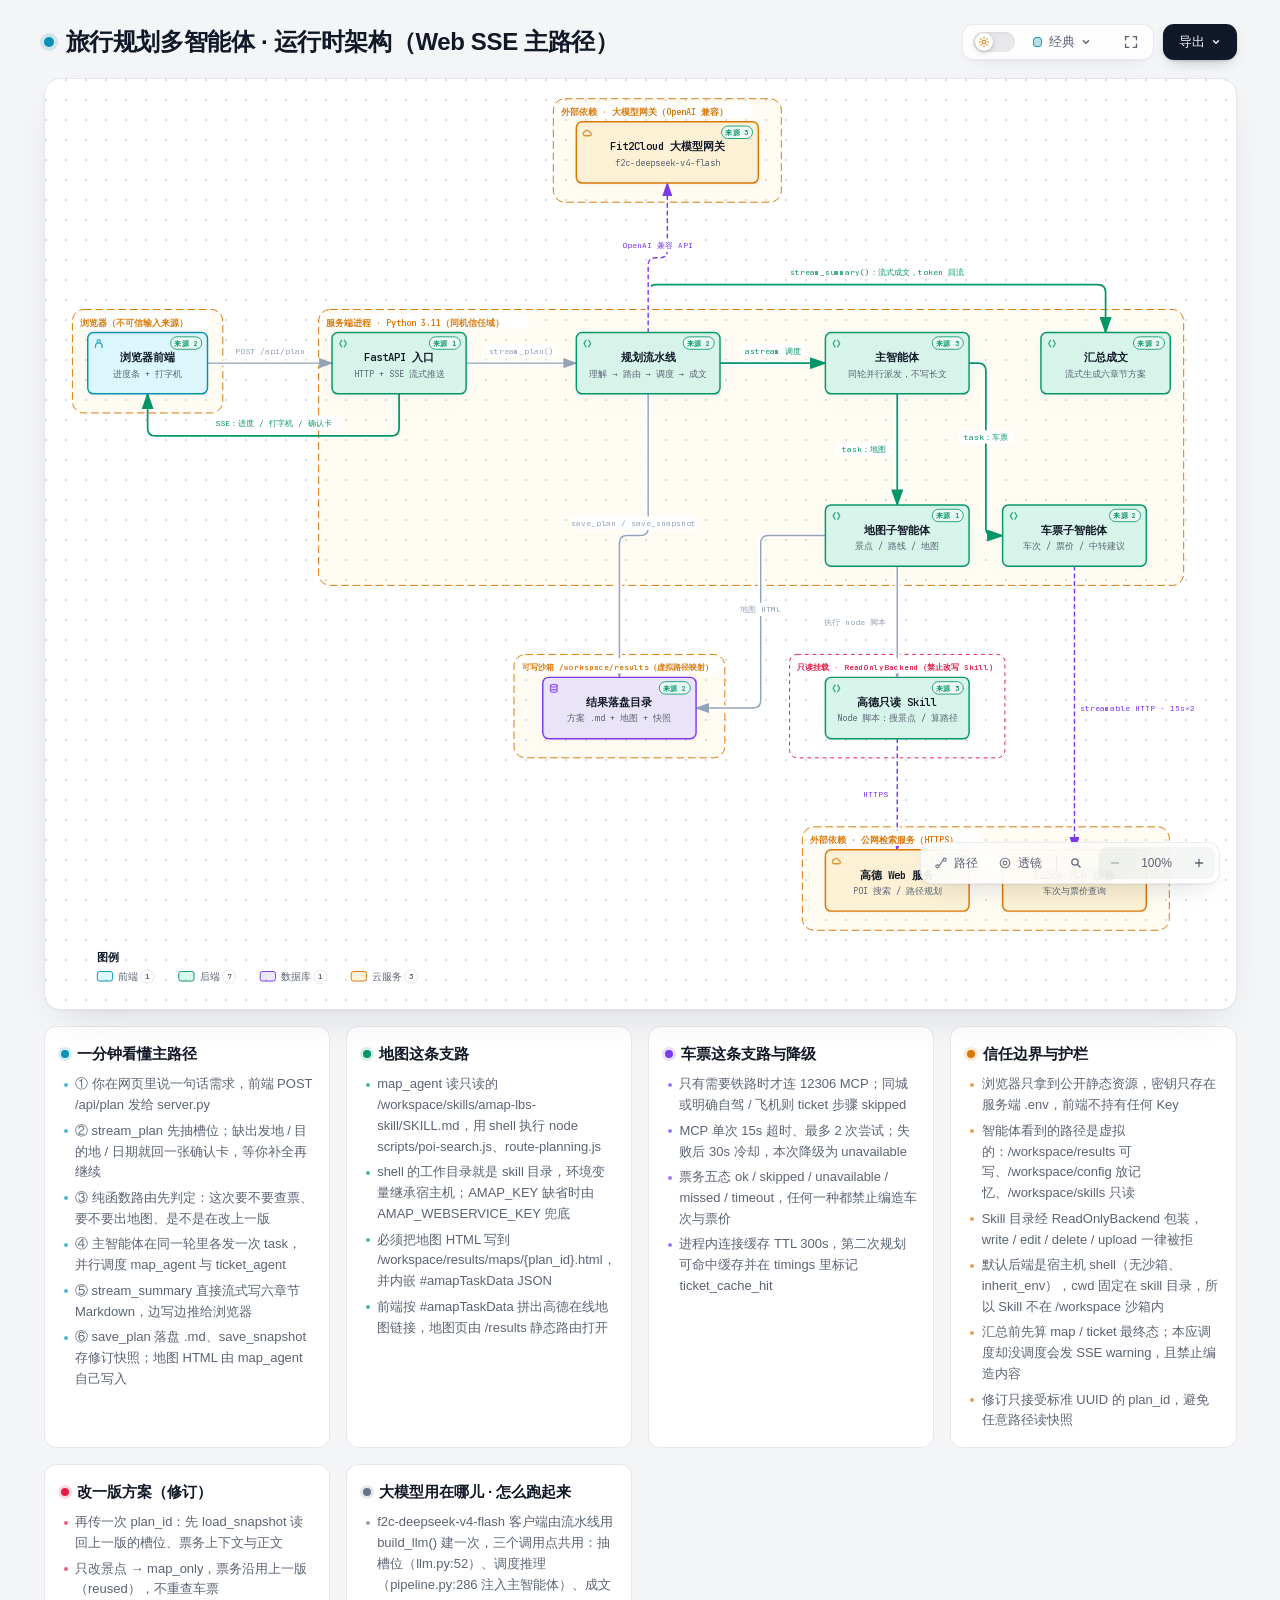
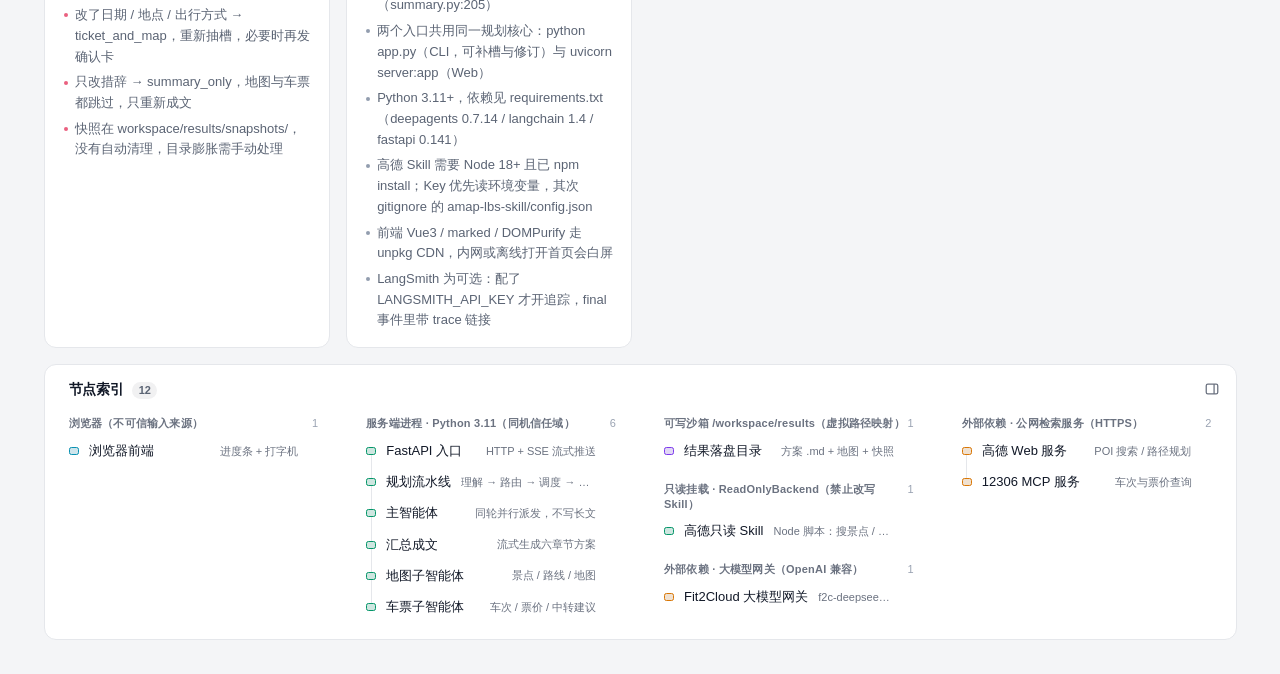
==== docs/travel-planner-runtime.html @ 98176397 "docs: 补 ADR、架构说明与评测文档 Co-authored-by: Cursor <cursoragent@cursor.com>" ====
<!DOCTYPE html>
<html lang="zh-CN" data-theme="dark" data-preset="classic">
<head>
  <meta charset="UTF-8">
  <meta name="viewport" content="width=device-width, initial-scale=1.0">
  <meta name="generator" content="archify 3.0.1">
  <meta name="archify-reader-contract" content="declared-wide-v1">
  <title>旅行规划多智能体 · 运行时架构（Web SSE 主路径）</title>
  <script>
    // Resolve the theme before first paint so light-preference users don't
    // see a dark flash. The toolbar script below re-applies with UI state.
    (function () {
      try {
        var theme = null;
        try {
          var param = new URLSearchParams(window.location.search).get('theme');
          if (param === 'light' || param === 'dark') theme = param;
          if (new URLSearchParams(window.location.search).get('embed') === '1') {
            document.documentElement.setAttribute('data-embed', 'true');
          }
          if (new URLSearchParams(window.location.search).get('present') === '1') {
            document.documentElement.setAttribute('data-present', 'true');
          }
        } catch (_) {}
        if (!theme) {
          try { theme = localStorage.getItem('archify-theme'); } catch (_) {}
        }
        if (theme !== 'light' && theme !== 'dark') {
          theme = window.matchMedia('(prefers-color-scheme: light)').matches ? 'light' : 'dark';
        }
        document.documentElement.setAttribute('data-theme', theme);
      } catch (_) {}
    })();
  </script>
  <style id="archify-fonts">
/*
JetBrains Mono variable WOFF2 subsets from Google Fonts service revision v24.
These fixed bytes are shared by the viewer and its SVG/raster exports.
No local() source: an installed copy must not override the bundled font.
Uncovered characters (including CJK) still use the system fallback stack.
Upstream: https://github.com/JetBrains/JetBrainsMono

cyrillic-ext    1664 bytes  sha256 9343de2ca5d9549f792e7962375af8efb0f320c7643bfd36c884b5a30e5c396f
cyrillic        8892 bytes  sha256 4995a9a43ac659ec32fcd8b463755cd6a07b31a6e6b3894a6a153b661cf490e2
greek           6800 bytes  sha256 49c3da6c9a2b279b0f1f860f5cfb1f5dc38d88a5c7be9c9b1837bbc4e3db6111
vietnamese      5872 bytes  sha256 d44eb1936043a56038eb02dd70b243f379bef65783f94ec12f277550720411f1
latin-ext      11596 bytes  sha256 9c38cb2d0d2d93c1ee6e21fa78db76f13ea7e15e15cc64214c7ca89b6aaa35c4
latin          31340 bytes  sha256 2c32b9b3ee358c119e210f6f5195f9bd34894d78a785ff2e95d60e718e400af4

Copyright 2020 The JetBrains Mono Project Authors (https://github.com/JetBrains/JetBrainsMono)

This Font Software is licensed under the SIL Open Font License, Version 1.1.
This license is copied below, and is also available with a FAQ at:
https://openfontlicense.org


-----------------------------------------------------------
SIL OPEN FONT LICENSE Version 1.1 - 26 February 2007
-----------------------------------------------------------

PREAMBLE
The goals of the Open Font License (OFL) are to stimulate worldwide
development of collaborative font projects, to support the font creation
efforts of academic and linguistic communities, and to provide a free and
open framework in which fonts may be shared and improved in partnership
with others.

The OFL allows the licensed fonts to be used, studied, modified and
redistributed freely as long as they are not sold by themselves. The
fonts, including any derivative works, can be bundled, embedded,
redistributed and/or sold with any software provided that any reserved
names are not used by derivative works. The fonts and derivatives,
however, cannot be released under any other type of license. The
requirement for fonts to remain under this license does not apply
to any document created using the fonts or their derivatives.

DEFINITIONS
"Font Software" refers to the set of files released by the Copyright
Holder(s) under this license and clearly marked as such. This may
include source files, build scripts and documentation.

"Reserved Font Name" refers to any names specified as such after the
copyright statement(s).

"Original Version" refers to the collection of Font Software components as
distributed by the Copyright Holder(s).

"Modified Version" refers to any derivative made by adding to, deleting,
or substituting -- in part or in whole -- any of the components of the
Original Version, by changing formats or by porting the Font Software to a
new environment.

"Author" refers to any designer, engineer, programmer, technical
writer or other person who contributed to the Font Software.

PERMISSION & CONDITIONS
Permission is hereby granted, free of charge, to any person obtaining
a copy of the Font Software, to use, study, copy, merge, embed, modify,
redistribute, and sell modified and unmodified copies of the Font
Software, subject to the following conditions:

1) Neither the Font Software nor any of its individual components,
in Original or Modified Versions, may be sold by itself.

2) Original or Modified Versions of the Font Software may be bundled,
redistributed and/or sold with any software, provided that each copy
contains the above copyright notice and this license. These can be
included either as stand-alone text files, human-readable headers or
in the appropriate machine-readable metadata fields within text or
binary files as long as those fields can be easily viewed by the user.

3) No Modified Version of the Font Software may use the Reserved Font
Name(s) unless explicit written permission is granted by the corresponding
Copyright Holder. This restriction only applies to the primary font name as
presented to the users.

4) The name(s) of the Copyright Holder(s) or the Author(s) of the Font
Software shall not be used to promote, endorse or advertise any
Modified Version, except to acknowledge the contribution(s) of the
Copyright Holder(s) and the Author(s) or with their explicit written
permission.

5) The Font Software, modified or unmodified, in part or in whole,
must be distributed entirely under this license, and must not be
distributed under any other license. The requirement for fonts to
remain under this license does not apply to any document created
using the Font Software.

TERMINATION
This license becomes null and void if any of the above conditions are
not met.

DISCLAIMER
THE FONT SOFTWARE IS PROVIDED "AS IS", WITHOUT WARRANTY OF ANY KIND,
EXPRESS OR IMPLIED, INCLUDING BUT NOT LIMITED TO ANY WARRANTIES OF
MERCHANTABILITY, FITNESS FOR A PARTICULAR PURPOSE AND NONINFRINGEMENT
OF COPYRIGHT, PATENT, TRADEMARK, OR OTHER RIGHT. IN NO EVENT SHALL THE
COPYRIGHT HOLDER BE LIABLE FOR ANY CLAIM, DAMAGES OR OTHER LIABILITY,
INCLUDING ANY GENERAL, SPECIAL, INDIRECT, INCIDENTAL, OR CONSEQUENTIAL
DAMAGES, WHETHER IN AN ACTION OF CONTRACT, TORT OR OTHERWISE, ARISING
FROM, OUT OF THE USE OR INABILITY TO USE THE FONT SOFTWARE OR FROM
OTHER DEALINGS IN THE FONT SOFTWARE.
*/
    /* cyrillic-ext */
    @font-face { font-family: 'JetBrains Mono'; font-style: normal; font-weight: 400 800; font-display: swap;
      src: url([data-uri]) format('woff2');
      unicode-range: U+0460-052F, U+1C80-1C8A, U+20B4, U+2DE0-2DFF, U+A640-A69F, U+FE2E-FE2F; }
    /* cyrillic */
    @font-face { font-family: 'JetBrains Mono'; font-style: normal; font-weight: 400 800; font-display: swap;
      src: url([data-uri]) format('woff2');
      unicode-range: U+0301, U+0400-045F, U+0490-0491, U+04B0-04B1, U+2116; }
    /* greek */
    @font-face { font-family: 'JetBrains Mono'; font-style: normal; font-weight: 400 800; font-display: swap;
      src: url([data-uri]) format('woff2');
      unicode-range: U+0370-0377, U+037A-037F, U+0384-038A, U+038C, U+038E-03A1, U+03A3-03FF; }
    /* vietnamese */
    @font-face { font-family: 'JetBrains Mono'; font-style: normal; font-weight: 400 800; font-display: swap;
      src: url([data-uri]) format('woff2');
      unicode-range: U+0102-0103, U+0110-0111, U+0128-0129, U+0168-0169, U+01A0-01A1, U+01AF-01B0, U+0300-0301, U+0303-0304, U+0308-0309, U+0323, U+0329, U+1EA0-1EF9, U+20AB; }
    /* latin-ext */
    @font-face { font-family: 'JetBrains Mono'; font-style: normal; font-weight: 400 800; font-display: swap;
      src: url([data-uri]) format('woff2');
      unicode-range: U+0100-02BA, U+02BD-02C5, U+02C7-02CC, U+02CE-02D7, U+02DD-02FF, U+0304, U+0308, U+0329, U+1D00-1DBF, U+1E00-1E9F, U+1EF2-1EFF, U+2020, U+20A0-20AB, U+20AD-20C0, U+2113, U+2C60-2C7F, U+A720-A7FF; }
    /* latin */
    @font-face { font-family: 'JetBrains Mono'; font-style: normal; font-weight: 400 800; font-display: swap;
      src: url([data-uri]) format('woff2');
      unicode-range: U+0000-00FF, U+0131, U+0152-0153, U+02BB-02BC, U+02C6, U+02DA, U+02DC, U+0304, U+0308, U+0329, U+2000-206F, U+20AC, U+2122, U+2191, U+2193, U+2212, U+2215, U+FEFF, U+FFFD; }
  </style>
  <style>
    /* ==========================================================
       THEME VARIABLES — switch by toggling [data-theme] on <html>
       ========================================================== */
    :root,
    [data-theme="dark"] {
      --bg: #020617;
      --grid: #1e293b;
      --canvas-dot: rgba(148, 163, 184, 0.16);
      --text: #ffffff;
      --text-muted: #94a3b8;
      --text-dim: #475569;
      /* UI chrome and menu hints need more contrast than SVG .t-dim accents */
      --text-faint: #7d8da1;

      --panel: rgba(15, 23, 42, 0.5);
      --panel-border: #1e293b;
      --lane-fill: rgba(15, 23, 42, 0.22);
      --lane-stroke: #334155;

      --arrow: #64748b;
      --arrow-emphasis: #34d399;

      /* Opaque mask color used behind semi-transparent component fills
         so the arrows drawn underneath are properly hidden. */
      --mask: #0f172a;

      --frontend-fill:    rgba(8, 51, 68, 0.4);
      --frontend-stroke:  #22d3ee;
      --backend-fill:     rgba(6, 78, 59, 0.4);
      --backend-stroke:   #34d399;
      --database-fill:    rgba(76, 29, 149, 0.4);
      --database-stroke:  #a78bfa;
      --cloud-fill:       rgba(120, 53, 15, 0.3);
      --cloud-stroke:     #fbbf24;
      --security-fill:    rgba(136, 19, 55, 0.4);
      --security-stroke:  #fb7185;
      --messagebus-fill:  rgba(251, 146, 60, 0.3);
      --messagebus-stroke:#fb923c;
      --external-fill:    rgba(30, 41, 59, 0.5);
      --external-stroke:  #94a3b8;

      --toolbar-bg:       rgba(15, 23, 42, 0.8);
      --toolbar-border:   #334155;
      --toolbar-text:     #e2e8f0;
      --toolbar-hover:    rgba(15, 23, 42, 0.95);
      --toolbar-menu-bg:  #0f172a;
    }

    [data-theme="light"] {
      --bg: #f4f5f7;
      --grid: #e9edf2;
      --canvas-dot: #d9dee5;
      --text: #111827;
      --text-muted: #5b6474;
      --text-dim: #9aa3b2;
      --text-faint: #6b7280;

      --panel: #ffffff;
      --panel-border: #e5e7eb;
      --lane-fill: rgba(248, 250, 252, 0.65);
      --lane-stroke: #cbd5e1;

      --arrow: #94a3b8;
      --arrow-emphasis: #059669;

      --mask: #ffffff;

      --frontend-fill: rgba(34, 211, 238, 0.15);
      --frontend-stroke: #0891b2;
      --backend-fill: rgba(52, 211, 153, 0.18);
      --backend-stroke: #059669;
      --database-fill: rgba(167, 139, 250, 0.2);
      --database-stroke: #7c3aed;
      --cloud-fill: rgba(251, 191, 36, 0.18);
      --cloud-stroke: #d97706;
      --security-fill: rgba(251, 113, 133, 0.15);
      --security-stroke: #e11d48;
      --messagebus-fill: rgba(251, 146, 60, 0.15);
      --messagebus-stroke: #ea580c;
      --external-fill: rgba(148, 163, 184, 0.18);
      --external-stroke: #64748b;

      --toolbar-bg:       rgba(255, 255, 255, 0.92);
      --toolbar-border:   #cbd5e1;
      --toolbar-text:     #334155;
      --toolbar-hover:    #ffffff;
      --toolbar-menu-bg:  #ffffff;
    }

    /* ==========================================================
       SIGNAL FLOW — an opt-in, motion-forward visual preset.
       The variables also target a standalone exported SVG, whose
       root carries data-preset and data-theme directly.
       ========================================================== */
    [data-preset="signal-flow"][data-theme="dark"] {
      --bg: #030711;
      --grid: #15233a;
      --panel: rgba(6, 14, 28, 0.78);
      --panel-border: #1d3350;
      --lane-fill: rgba(9, 22, 40, 0.5);
      --lane-stroke: #2c4564;
      --text: #f5fbff;
      --text-muted: #9eb0c7;
      --text-dim: #52667f;
      --text-faint: #7890ad;
      --mask: #07101e;
      --frontend-fill: rgba(6, 182, 212, 0.14);
      --frontend-stroke: #67e8f9;
      --backend-fill: rgba(16, 185, 129, 0.14);
      --backend-stroke: #5eead4;
      --database-fill: rgba(139, 92, 246, 0.16);
      --database-stroke: #c4b5fd;
      --cloud-fill: rgba(245, 158, 11, 0.13);
      --cloud-stroke: #fcd34d;
      --security-fill: rgba(244, 63, 94, 0.13);
      --security-stroke: #fda4af;
      --messagebus-fill: rgba(249, 115, 22, 0.13);
      --messagebus-stroke: #fdba74;
      --external-fill: rgba(71, 85, 105, 0.24);
      --external-stroke: #a5b4c7;
      --arrow: #7890ad;
      --arrow-emphasis: #2dd4bf;
      --toolbar-bg: rgba(7, 16, 30, 0.86);
      --toolbar-border: #29415f;
      --toolbar-menu-bg: #07101e;
    }

    [data-preset="signal-flow"][data-theme="light"] {
      --bg: #f4f9fc;
      --grid: #d4e5ee;
      --panel: rgba(255, 255, 255, 0.82);
      --panel-border: #bfd5e2;
      --lane-fill: rgba(232, 243, 248, 0.62);
      --lane-stroke: #a9c5d5;
      --text: #102638;
      --text-muted: #587287;
      --text-dim: #8aa2b4;
      --text-faint: #668397;
      --mask: #ffffff;
      --frontend-fill: rgba(6, 182, 212, 0.09);
      --frontend-stroke: #0789a1;
      --backend-fill: rgba(5, 150, 105, 0.09);
      --backend-stroke: #087f69;
      --database-fill: rgba(124, 58, 237, 0.09);
      --database-stroke: #7254c7;
      --cloud-fill: rgba(217, 119, 6, 0.08);
      --cloud-stroke: #b9670b;
      --security-fill: rgba(225, 29, 72, 0.08);
      --security-stroke: #c53a59;
      --messagebus-fill: rgba(234, 88, 12, 0.08);
      --messagebus-stroke: #c65f27;
      --external-fill: rgba(100, 116, 139, 0.1);
      --external-stroke: #607a8c;
      --arrow: #7b97aa;
      --arrow-emphasis: #0d9488;
    }

    /* ==========================================================
       BLUEPRINT — a review-first drafting preset for deployment,
       infrastructure, and technical design documentation. It keeps
       the same semantic palette and geometry while trading glow for
       precise grid contrast, squared materials, and drafting marks.
       ========================================================== */
    [data-preset="blueprint"][data-theme="dark"] {
      --bg: #06131f;
      --grid: #17425a;
      --panel: rgba(7, 27, 43, 0.9);
      --panel-border: #27627f;
      --lane-fill: rgba(10, 43, 66, 0.36);
      --lane-stroke: #34799a;
      --text: #e3f6ff;
      --text-muted: #91b8ca;
      --text-dim: #557e92;
      --text-faint: #739caf;
      --mask: #0a2031;
      --frontend-fill: rgba(26, 157, 193, 0.14);
      --frontend-stroke: #66d9ef;
      --backend-fill: rgba(31, 155, 124, 0.13);
      --backend-stroke: #69dfbd;
      --database-fill: rgba(120, 105, 196, 0.14);
      --database-stroke: #b4a8ff;
      --cloud-fill: rgba(197, 145, 43, 0.13);
      --cloud-stroke: #ffd166;
      --security-fill: rgba(199, 76, 104, 0.13);
      --security-stroke: #ff8da1;
      --messagebus-fill: rgba(207, 112, 49, 0.13);
      --messagebus-stroke: #ffad66;
      --external-fill: rgba(84, 119, 139, 0.18);
      --external-stroke: #a7cad9;
      --arrow: #78a3b7;
      --arrow-emphasis: #64dfc1;
      --toolbar-bg: rgba(7, 28, 45, 0.92);
      --toolbar-border: #34799a;
      --toolbar-text: #d8f3ff;
      --toolbar-hover: rgba(18, 58, 83, 0.95);
      --toolbar-menu-bg: #0a2031;
    }

    [data-preset="blueprint"][data-theme="light"] {
      --bg: #edf7fa;
      --grid: #b5d5e1;
      --panel: rgba(249, 253, 255, 0.94);
      --panel-border: #78aabd;
      --lane-fill: rgba(210, 232, 240, 0.42);
      --lane-stroke: #83b2c4;
      --text: #123344;
      --text-muted: #4e7486;
      --text-dim: #86a6b4;
      --text-faint: #668c9d;
      --mask: #f9fdff;
      --frontend-fill: rgba(8, 145, 178, 0.08);
      --frontend-stroke: #087f9c;
      --backend-fill: rgba(5, 128, 101, 0.08);
      --backend-stroke: #08755f;
      --database-fill: rgba(100, 75, 180, 0.08);
      --database-stroke: #6757a8;
      --cloud-fill: rgba(181, 120, 15, 0.08);
      --cloud-stroke: #a86609;
      --security-fill: rgba(190, 48, 80, 0.07);
      --security-stroke: #b32f50;
      --messagebus-fill: rgba(196, 81, 22, 0.07);
      --messagebus-stroke: #b65120;
      --external-fill: rgba(79, 112, 128, 0.08);
      --external-stroke: #506f7e;
      --arrow: #6d93a5;
      --arrow-emphasis: #087f69;
      --toolbar-bg: rgba(247, 252, 254, 0.94);
      --toolbar-border: #8ab5c5;
      --toolbar-text: #294f61;
      --toolbar-hover: #ffffff;
      --toolbar-menu-bg: #f9fdff;
    }

    /* ==========================================================
       EDITORIAL — a warm, publication-minded preset for design
       reviews, launch notes, and documentation. The diagram keeps
       the same semantic palette and exact geometry, but trades
       software chrome for paper, ink, ruled structure, and one
       restrained vermilion accent.
       ========================================================== */
    [data-preset="editorial"][data-theme="dark"] {
      --bg: #181611;
      --grid: #39342a;
      --panel: rgba(35, 31, 24, 0.96);
      --panel-border: #625a4a;
      --lane-fill: rgba(52, 46, 35, 0.46);
      --lane-stroke: #726957;
      --text: #f4eddf;
      --text-muted: #b9ae9b;
      --text-dim: #776e60;
      --text-faint: #9d917e;
      --mask: #231f18;
      --frontend-fill: rgba(43, 133, 142, 0.16);
      --frontend-stroke: #7fc6c7;
      --backend-fill: rgba(63, 132, 92, 0.16);
      --backend-stroke: #8fc29e;
      --database-fill: rgba(117, 91, 141, 0.17);
      --database-stroke: #c0a4d0;
      --cloud-fill: rgba(170, 119, 49, 0.16);
      --cloud-stroke: #d8ad68;
      --security-fill: rgba(157, 69, 65, 0.17);
      --security-stroke: #df9085;
      --messagebus-fill: rgba(174, 79, 42, 0.16);
      --messagebus-stroke: #df946f;
      --external-fill: rgba(126, 115, 96, 0.18);
      --external-stroke: #b8ad99;
      --arrow: #948978;
      --arrow-emphasis: #dd6b3d;
      --toolbar-bg: rgba(35, 31, 24, 0.92);
      --toolbar-border: #625a4a;
      --toolbar-text: #eee5d5;
      --toolbar-hover: #302a20;
      --toolbar-menu-bg: #231f18;
    }

    [data-preset="editorial"][data-theme="light"] {
      --bg: #f2eee5;
      --grid: #d8d0c2;
      --panel: rgba(251, 248, 241, 0.97);
      --panel-border: #c4b9a6;
      --lane-fill: rgba(229, 221, 207, 0.42);
      --lane-stroke: #b8aa94;
      --text: #242018;
      --text-muted: #6f6658;
      --text-dim: #a09788;
      --text-faint: #817767;
      --mask: #fbf8f1;
      --frontend-fill: rgba(31, 117, 126, 0.09);
      --frontend-stroke: #287e84;
      --backend-fill: rgba(42, 119, 75, 0.09);
      --backend-stroke: #397b53;
      --database-fill: rgba(105, 75, 130, 0.09);
      --database-stroke: #765d86;
      --cloud-fill: rgba(157, 103, 31, 0.1);
      --cloud-stroke: #9a671f;
      --security-fill: rgba(153, 58, 52, 0.09);
      --security-stroke: #9e463f;
      --messagebus-fill: rgba(182, 70, 27, 0.09);
      --messagebus-stroke: #ad4b25;
      --external-fill: rgba(101, 91, 75, 0.09);
      --external-stroke: #746b5e;
      --arrow: #8a806f;
      --arrow-emphasis: #bb4c23;
      --toolbar-bg: rgba(251, 248, 241, 0.94);
      --toolbar-border: #c4b9a6;
      --toolbar-text: #40392f;
      --toolbar-hover: #fffdf8;
      --toolbar-menu-bg: #fbf8f1;
    }

    * { margin: 0; padding: 0; box-sizing: border-box; }

    body {
      --archify-page-top: 2rem;
      font-family: -apple-system, BlinkMacSystemFont, 'Segoe UI', 'PingFang SC', 'Hiragino Sans GB', 'Microsoft YaHei', 'Noto Sans CJK SC', 'Noto Sans', Roboto, 'Helvetica Neue', Arial, sans-serif;
      -webkit-font-smoothing: antialiased;
      background: var(--bg);
      min-height: 100vh;
      padding: var(--archify-page-top) 2rem 2rem;
      color: var(--text);
      /* Theme surfaces change together; animating the page background leaves it
         visibly out of sync with the SVG and panel for the first 200ms. */
    }

    html[data-preset="signal-flow"] body {
      background-image:
        radial-gradient(circle at 18% -8%, rgba(34, 211, 238, 0.14), transparent 34rem),
        radial-gradient(circle at 92% 18%, rgba(139, 92, 246, 0.12), transparent 30rem);
      background-attachment: fixed;
    }
    html[data-preset="signal-flow"][data-theme="light"] body {
      background-image:
        radial-gradient(circle at 18% -8%, rgba(6, 182, 212, 0.12), transparent 34rem),
        radial-gradient(circle at 92% 18%, rgba(139, 92, 246, 0.08), transparent 30rem);
    }
    html[data-preset="blueprint"] body {
      background-image:
        linear-gradient(var(--grid) 1px, transparent 1px),
        linear-gradient(90deg, var(--grid) 1px, transparent 1px);
      background-size: 32px 32px;
      background-position: -1px -1px;
      background-attachment: fixed;
    }
    html[data-preset="editorial"] body {
      background-image:
        linear-gradient(90deg, transparent 0, transparent 5.4rem, color-mix(in srgb, var(--security-stroke) 18%, transparent) 5.4rem, color-mix(in srgb, var(--security-stroke) 18%, transparent) calc(5.4rem + 1px), transparent calc(5.4rem + 1px)),
        repeating-linear-gradient(0deg, transparent 0, transparent 31px, color-mix(in srgb, var(--grid) 36%, transparent) 31px, color-mix(in srgb, var(--grid) 36%, transparent) 32px);
      background-attachment: fixed;
    }

    /* Gallery/embed mode keeps the generated artifact as the source of truth
       while presenting only its diagram surface inside a proof card. */
    html[data-embed="true"] body {
      min-height: 0;
      padding: 0;
      overflow: hidden;
      background: var(--bg);
      background-image: none;
    }
    html[data-embed="true"] .toolbar,
    html[data-embed="true"] .header,
    html[data-embed="true"] .cards,
    html[data-embed="true"] .diagram-nav,
    html[data-embed="true"] .overview-map,
    html[data-embed="true"] .focus-chip,
    html[data-embed="true"] .route-probe,
    html[data-embed="true"] .semantic-lens,
    html[data-embed="true"] .diagram-guide,
    html[data-embed="true"] .node-finder,
    html[data-embed="true"] .node-outline { display: none !important; }
    html[data-embed="true"] .container { max-width: none; }
    html[data-embed="true"] .diagram-container {
      padding: 0.5rem;
      border: 0;
      border-radius: 0;
      box-shadow: none;
    }
    html[data-embed="true"] .diagram-container svg { min-width: 0; }

    /* Presentation Stage is a viewer-only layer: it gives the live diagram
       the viewport while keeping guided views, theme, focus, and exports real.
       Embed mode wins when both query parameters are present. */
    html[data-present="true"]:not([data-embed="true"]) body {
      --archify-page-top: 1rem;
      height: 100dvh;
      min-height: 0;
      padding: 1rem;
      overflow: hidden;
    }
    html[data-present="true"]:not([data-embed="true"]) .container {
      display: flex;
      flex-direction: column;
      gap: 0.75rem;
      width: 100%;
      max-width: none;
      height: calc(100dvh - 2rem);
    }
    html[data-present="true"]:not([data-embed="true"]) .header {
      flex: none;
      min-width: 0;
      margin: 0;
      padding-right: 23rem;
    }
    html[data-present="true"]:not([data-embed="true"]) .header-row { margin-bottom: 0.25rem; }
    html[data-present="true"]:not([data-embed="true"]) .subtitle {
      overflow: hidden;
      text-overflow: ellipsis;
      white-space: nowrap;
    }

    html[data-present="true"]:not([data-embed="true"]) .diagram-container {
      display: flex;
      flex: 1 1 auto;
      align-items: center;
      justify-content: center;
      min-height: 0;
      padding: 0.75rem;
      padding-bottom: calc(0.75rem + var(--archify-nav-reserve));
    }
    html[data-present="true"]:not([data-embed="true"]) .diagram-container > svg {
      flex: 1 1 auto;
      height: 100%;
      min-height: 0;
      width: 100%;
      min-width: 0;
    }
    html[data-present="true"]:not([data-embed="true"]) .cards { display: none; }
    html[data-present="true"]:not([data-embed="true"]) #btn-present {
      border-color: var(--frontend-stroke);
      color: var(--frontend-stroke);
    }

    /* The reader owns only the outer scale. Wide diagrams and measured tall workflows keep one authored
       SVG/viewBox while the runtime chooses a desktop width from the actual
       vertical budget. This avoids device-specific files and breakpoint
       jumps between a laptop and a tall monitor. */
    .container {
      width: 100%;
      max-width: var(--archify-reader-width, 1440px);
      margin: 0 auto;
    }
    html[data-reader-narrow="true"]:not([data-present="true"]) .diagram-container > svg {
      min-width: 0;
      max-width: var(--archify-diagram-max-width);
      margin-inline: auto;
    }
    @media (min-width: 768px) and (max-height: 920px) {
      .header { margin-bottom: 1rem; }
      .diagram-container { padding: 1rem; }
      .cards { margin-top: 1rem; }
      .card { padding: 1rem; }
    }

    .header { margin-bottom: 1.5rem; padding-right: 29.5rem; }

    html[data-preset="signal-flow"] .header,
    html[data-preset="blueprint"] .header,
    html[data-preset="editorial"] .header { padding-right: 29.5rem; }

    .header-row {
      display: flex;
      align-items: center;
      gap: 0.75rem;
      min-height: 2.75rem;
      margin-bottom: 0.25rem;
    }

    .pulse-dot {
      flex: none;
      width: 10px;
      height: 10px;
      background: var(--frontend-stroke);
      border-radius: 50%;
      box-shadow: 0 0 0 4px color-mix(in srgb, var(--frontend-stroke) 16%, transparent);
      animation: none;
    }

    html[data-motion-capable="true"] .pulse-dot { animation: pulse 2s infinite; }

    @keyframes pulse {
      0%, 100% { opacity: 1; }
      50% { opacity: 0.5; }
    }

    h1 {
      font-size: 1.5rem;
      font-weight: 650;
      line-height: 1.25;
      letter-spacing: -0.015em;
    }

    .subtitle {
      color: var(--text-muted);
      font-size: 0.875rem;
      line-height: 1.55;
      margin-left: 1.375rem;
    }

    html[data-preset="signal-flow"] .header-row::after {
      content: attr(data-preset-badge-signal-flow);
      flex: none;
      margin-left: 0.25rem;
      color: var(--frontend-stroke);
      border: 1px solid var(--frontend-stroke);
      border-radius: 999px;
      padding: 0.28rem 0.6rem;
      font-size: 0.625rem;
      letter-spacing: 0.12em;
      opacity: 0.82;
      box-shadow: 0 0 20px rgba(34, 211, 238, 0.12);
      white-space: nowrap;
    }

    html[data-preset="blueprint"] .pulse-dot {
      width: 10px;
      height: 10px;
      border: 1px solid var(--frontend-stroke);
      border-radius: 1px;
      background: transparent;
      box-shadow: inset 0 0 0 2px var(--bg);
      transform: rotate(45deg);
      animation: none;
    }
    html[data-preset="blueprint"] .header-row::after {
      content: attr(data-preset-badge-blueprint);
      flex: none;
      margin-left: 0.25rem;
      padding: 0.28rem 0.55rem;
      border-top: 1px solid var(--frontend-stroke);
      border-bottom: 1px solid var(--frontend-stroke);
      color: var(--frontend-stroke);
      font-size: 0.5625rem;
      font-weight: 700;
      letter-spacing: 0.14em;
      white-space: nowrap;
    }

    html[data-preset="editorial"] h1,
    html[data-preset="editorial"] .card h3 {
      font-family: Georgia, 'Times New Roman', 'Songti SC', STSong, serif;
      letter-spacing: -0.02em;
    }
    html[data-preset="editorial"] h1 { font-size: 1.72rem; font-weight: 600; }
    html[data-preset="editorial"] .pulse-dot {
      width: 9px;
      height: 9px;
      border: 1px solid var(--arrow-emphasis);
      border-radius: 0;
      background: var(--arrow-emphasis);
      box-shadow: 0 0 0 3px color-mix(in srgb, var(--arrow-emphasis) 14%, transparent);
      transform: rotate(45deg);
      animation: none;
    }
    html[data-preset="editorial"] .header-row::after {
      content: attr(data-preset-badge-editorial);
      flex: none;
      margin-left: 0.25rem;
      padding: 0.32rem 0 0.24rem;
      border-bottom: 2px solid var(--arrow-emphasis);
      color: var(--arrow-emphasis);
      font-family: Georgia, 'Times New Roman', serif;
      font-size: 0.625rem;
      font-style: italic;
      font-weight: 600;
      letter-spacing: 0.08em;
      white-space: nowrap;
    }

    .diagram-container {
      --archify-nav-reserve: 0px;
      background: var(--panel);
      border-radius: 1rem;
      border: 1px solid var(--panel-border);
      box-shadow: 0 1px 2px rgba(15, 23, 42, 0.04), 0 16px 40px -20px rgba(15, 23, 42, 0.18);
      padding: 1.5rem;
      padding-bottom: calc(1.5rem + var(--archify-nav-reserve));
      overflow: hidden;
      position: relative;
    }

    html[data-preset="signal-flow"] .diagram-container {
      position: relative;
      overflow: hidden;
      background: linear-gradient(180deg, rgba(8, 20, 38, 0.82), rgba(3, 8, 18, 0.94));
      box-shadow: inset 0 1px 0 rgba(255, 255, 255, 0.04), 0 28px 80px rgba(0, 0, 0, 0.34);
    }
    html[data-preset="signal-flow"][data-theme="light"] .diagram-container {
      background: linear-gradient(180deg, rgba(255, 255, 255, 0.9), rgba(237, 246, 250, 0.94));
      box-shadow: inset 0 1px 0 rgba(255, 255, 255, 0.72), 0 24px 60px rgba(45, 78, 99, 0.12);
    }
    html[data-preset="blueprint"] .diagram-container {
      border-color: var(--panel-border);
      border-radius: 0.35rem;
      background: var(--panel);
      box-shadow:
        inset 0 0 0 1px color-mix(in srgb, var(--panel-border) 34%, transparent),
        0 18px 48px rgba(0, 0, 0, 0.16);
    }
    html[data-preset="blueprint"] .diagram-container::after {
      content: "";
      position: absolute;
      z-index: 10;
      inset: 0.7rem;
      pointer-events: none;
      background:
        linear-gradient(var(--frontend-stroke), var(--frontend-stroke)) left top / 1.35rem 1px no-repeat,
        linear-gradient(var(--frontend-stroke), var(--frontend-stroke)) left top / 1px 1.35rem no-repeat,
        linear-gradient(var(--frontend-stroke), var(--frontend-stroke)) right top / 1.35rem 1px no-repeat,
        linear-gradient(var(--frontend-stroke), var(--frontend-stroke)) right top / 1px 1.35rem no-repeat,
        linear-gradient(var(--frontend-stroke), var(--frontend-stroke)) left bottom / 1.35rem 1px no-repeat,
        linear-gradient(var(--frontend-stroke), var(--frontend-stroke)) left bottom / 1px 1.35rem no-repeat,
        linear-gradient(var(--frontend-stroke), var(--frontend-stroke)) right bottom / 1.35rem 1px no-repeat,
        linear-gradient(var(--frontend-stroke), var(--frontend-stroke)) right bottom / 1px 1.35rem no-repeat;
      opacity: 0.58;
    }
    html[data-preset="editorial"] .diagram-container {
      overflow: hidden;
      border-color: var(--panel-border);
      border-radius: 0.38rem;
      background:
        linear-gradient(90deg, color-mix(in srgb, var(--security-fill) 58%, transparent), transparent 12%),
        var(--panel);
      box-shadow:
        0 1px 0 color-mix(in srgb, var(--text) 6%, transparent),
        0 18px 48px color-mix(in srgb, #000 19%, transparent);
    }
    html[data-preset="editorial"] .diagram-container::after {
      position: absolute;
      z-index: 10;
      top: 0.72rem;
      right: 1.25rem;
      padding: 0.2rem 0.52rem;
      border: 1px solid var(--panel-border);
      background: var(--panel);
      color: var(--arrow-emphasis);
      content: attr(data-preset-badge-editorial-plate);
      font-family: Georgia, 'Times New Roman', serif;
      font-size: 0.52rem;
      font-style: italic;
      font-weight: 600;
      letter-spacing: 0.09em;
      pointer-events: none;
    }
    html[data-embed="true"][data-preset="editorial"] .diagram-container::after { display: none; }
    html[data-motion-capable="true"][data-preset="signal-flow"][data-ambient-motion="running"] .diagram-container::before {
      content: "";
      position: absolute;
      inset: 0;
      pointer-events: none;
      background: linear-gradient(115deg, transparent 28%, rgba(103, 232, 249, 0.035) 48%, transparent 68%);
      transform: translateX(-70%);
      animation: archify-signal-scan 4.8s ease-in-out 1 both;
    }

    /* Motion Governor gives the reader a real static state and gives the
       strongest semantic action the only motion budget. Atmosphere resets to
       its authored base instead of freezing mid-cycle. Static artifacts never
       start a decorative pulse or scan. */
    html:not([data-motion-capable="true"]) svg[data-animation="trace"] [data-animate] {
      animation: none !important;
    }
    html:not([data-motion-capable="true"]) svg[data-animation="trace"] [data-graph-role="automatic-crossover"]:has(> [data-animate="edge"]) > [data-graph-role="automatic-crossover-underlay"] {
      animation: none !important;
    }
    html[data-motion="still"] .pulse-dot,
    html[data-motion="still"] .diagram-container::before,
    html[data-motion="still"] svg[data-animation="trace"] [data-animate],
    html[data-motion-owner] .pulse-dot,
    html[data-motion-owner] .diagram-container::before,
    html[data-motion-owner] svg[data-animation="trace"] [data-animate],
    html[data-embed="true"] .pulse-dot,
    html[data-embed="true"] .diagram-container::before,
    html[data-share-playback="true"] .pulse-dot,
    html[data-share-playback="true"] .diagram-container::before,
    html[data-document-hidden="true"] .pulse-dot,
    html[data-document-hidden="true"] .diagram-container::before,
    html[data-document-hidden="true"] svg[data-animation="trace"] [data-animate],
    html[data-motion="still"] svg[data-animation="trace"] [data-graph-role="automatic-crossover"]:has(> [data-animate="edge"]) > [data-graph-role="automatic-crossover-underlay"],
    html[data-motion-owner] svg[data-animation="trace"] [data-graph-role="automatic-crossover"]:has(> [data-animate="edge"]) > [data-graph-role="automatic-crossover-underlay"],
    html[data-embed="true"] svg[data-animation="trace"] [data-graph-role="automatic-crossover"]:has(> [data-animate="edge"]) > [data-graph-role="automatic-crossover-underlay"],
    html[data-share-playback="true"] svg[data-animation="trace"] [data-graph-role="automatic-crossover"]:has(> [data-animate="edge"]) > [data-graph-role="automatic-crossover-underlay"],
    html[data-document-hidden="true"] svg[data-animation="trace"] [data-graph-role="automatic-crossover"]:has(> [data-animate="edge"]) > [data-graph-role="automatic-crossover-underlay"] {
      animation: none !important;
    }
    html[data-motion="still"] .diagram-container::before,
    html[data-motion-owner] .diagram-container::before,
    html[data-embed="true"] .diagram-container::before,
    html[data-share-playback="true"] .diagram-container::before {
      opacity: 0;
    }
    html[data-motion="still"] .intent-trace-flow,
    html[data-motion="still"] .route-probe-flow,
    html[data-motion="still"] .route-journey-flow,
    html[data-motion="still"] .semantic-lens-flow,
    html[data-motion="still"] .diagram-guide,
    html[data-motion="still"] .overview-map-live,
    html[data-document-hidden="true"] .intent-trace-flow,
    html[data-document-hidden="true"] .route-probe-flow,
    html[data-document-hidden="true"] .route-journey-flow,
    html[data-document-hidden="true"] .semantic-lens-flow,
    html[data-document-hidden="true"] .diagram-guide,
    html[data-document-hidden="true"] .overview-map-live {
      animation: none !important;
    }

    html[data-motion="still"] .intent-trace-flow,
    html[data-motion="still"] .route-probe-flow {
      stroke-dasharray: none;
      stroke-dashoffset: 0;
      opacity: 0.72;
    }
    html[data-motion="still"] .route-journey-overlay,
    html[data-document-hidden="true"] .route-journey-overlay { display: none !important; }
    html[data-motion="still"] .relationship-pulse-overlay { display: none !important; }

    html[data-motion="still"] svg [data-node-id],
    html[data-motion="still"] svg [data-edge-from],
    html[data-motion="still"] svg [data-detail],
    html[data-motion="still"] svg [data-detail-anchor],
    html[data-motion="still"] svg [data-legend-hit],
    html[data-motion="still"] svg {
      transition: none !important;
    }

    svg {
      font-family: 'JetBrains Mono', ui-monospace, SFMono-Regular, Menlo, Consolas, 'DejaVu Sans Mono', 'Liberation Mono', 'Noto Sans Mono CJK SC', 'PingFang SC', 'Hiragino Sans GB', 'Microsoft YaHei', monospace;
      width: 100%;
      min-width: min(900px, 100%);
      display: block;
      transform-origin: 0 0;
      transition: transform 0.18s ease;
    }

    .diagram-container.is-camera-moving svg {
      transition: transform 0.42s cubic-bezier(0.22, 1, 0.36, 1);
    }
    .diagram-container.is-camera-transaction svg { transition: none; }
    .diagram-container.is-pannable { cursor: grab; }
    .diagram-container.is-panning { cursor: grabbing; user-select: none; }
    .diagram-container.is-panning svg { transition: none; }

    .diagram-nav {
      position: absolute;
      right: 1rem;
      bottom: 1rem;
      z-index: 12;
      translate: 0 calc(-1 * var(--archify-dock-lift, 0px));
      display: inline-flex;
      align-items: center;
      max-width: calc(100% - 2rem);
      padding: 0.25rem;
      gap: 0.0625rem;
      overflow-x: auto;
      border: 1px solid color-mix(in srgb, var(--panel-border) 80%, transparent);
      border-radius: 0.75rem;
      background: color-mix(in srgb, var(--panel) 84%, transparent);
      box-shadow: 0 1px 2px rgba(15, 23, 42, 0.05), 0 10px 28px -14px rgba(15, 23, 42, 0.28);
      backdrop-filter: blur(14px) saturate(1.2);
      scrollbar-width: none;
    }
    .diagram-nav::-webkit-scrollbar { display: none; }
    .diagram-nav button,
    .focus-chip button {
      border: 0;
      background: transparent;
      color: var(--toolbar-text);
      font: inherit;
      cursor: pointer;
    }
    .diagram-nav button {
      min-width: 2rem;
      height: 2rem;
      padding: 0 0.4rem;
      border-radius: 0.5rem;
      color: var(--text-muted);
      font-size: 0.75rem;
      font-weight: 500;
      letter-spacing: 0;
      transition: background 0.15s, color 0.15s;
    }
    .diagram-nav button:hover,
    .diagram-nav button:focus-visible {
      color: var(--text);
      background: color-mix(in srgb, var(--text) 6%, transparent);
    }
    .diagram-nav button:hover,
    .diagram-nav button:focus-visible,
    .focus-chip button:hover,
    .focus-chip button:focus-visible { background: var(--toolbar-hover); }
    .diagram-nav button:focus-visible,
    .focus-chip button:focus-visible {
      outline: 2px solid var(--frontend-stroke);
      outline-offset: 1px;
    }
    .diagram-nav button:disabled { opacity: 0.38; cursor: default; }
    /* The Guide stays on the ? shortcut; Map only earns dock space once the
       reader has zoomed past the full diagram (or opened it from the keyboard). */
    .diagram-nav button[hidden] { display: none; }
    .diagram-container:not(.is-pannable) #btn-overview-map:not([data-radar-requested]):not(:focus) { display: none; }
    .diagram-nav button:disabled:hover { background: transparent; }
    .diagram-nav #btn-route-probe,
    .diagram-nav #btn-overview-map,
    .diagram-nav #btn-semantic-lens {
      min-width: auto;
      padding-inline: 0.6rem;
      color: var(--text-muted);
      font-weight: 500;
    }
    .diagram-nav #btn-node-finder,
    .diagram-nav [data-view="out"] {
      position: relative;
      margin-left: 0.375rem;
    }
    .diagram-nav #btn-node-finder::before,
    .diagram-nav [data-view="out"]::before {
      position: absolute;
      top: 0.55rem;
      bottom: 0.55rem;
      left: -0.19rem;
      width: 1px;
      background: color-mix(in srgb, var(--panel-border) 90%, transparent);
      content: "";
      pointer-events: none;
    }
    .diagram-nav-icon {
      display: block;
      width: 0.875rem;
      height: 0.875rem;
      margin: auto;
      background: currentColor;
      -webkit-mask-position: center;
      -webkit-mask-repeat: no-repeat;
      -webkit-mask-size: contain;
      mask-position: center;
      mask-repeat: no-repeat;
      mask-size: contain;
    }
    .diagram-nav-icon.find {
      -webkit-mask-image: url("data:image/svg+xml,%3Csvg xmlns='http://www.w3.org/2000/svg' viewBox='0 0 20 20'%3E%3Ccircle cx='8.5' cy='8.5' r='4.5' fill='none' stroke='black' stroke-width='1.8'/%3E%3Cpath d='m12 12 4 4' fill='none' stroke='black' stroke-width='1.8' stroke-linecap='round'/%3E%3C/svg%3E");
      mask-image: url("data:image/svg+xml,%3Csvg xmlns='http://www.w3.org/2000/svg' viewBox='0 0 20 20'%3E%3Ccircle cx='8.5' cy='8.5' r='4.5' fill='none' stroke='black' stroke-width='1.8'/%3E%3Cpath d='m12 12 4 4' fill='none' stroke='black' stroke-width='1.8' stroke-linecap='round'/%3E%3C/svg%3E");
    }
    .diagram-nav-icon.guide {
      -webkit-mask-image: url("data:image/svg+xml,%3Csvg xmlns='http://www.w3.org/2000/svg' viewBox='0 0 20 20'%3E%3Ccircle cx='10' cy='10' r='7' fill='none' stroke='black' stroke-width='1.7'/%3E%3Cpath d='M7.8 7.3a2.4 2.4 0 014.6.9c0 1.8-2.4 2-2.4 3.7M10 14.9h.01' fill='none' stroke='black' stroke-width='1.7' stroke-linecap='round'/%3E%3C/svg%3E");
      mask-image: url("data:image/svg+xml,%3Csvg xmlns='http://www.w3.org/2000/svg' viewBox='0 0 20 20'%3E%3Ccircle cx='10' cy='10' r='7' fill='none' stroke='black' stroke-width='1.7'/%3E%3Cpath d='M7.8 7.3a2.4 2.4 0 014.6.9c0 1.8-2.4 2-2.4 3.7M10 14.9h.01' fill='none' stroke='black' stroke-width='1.7' stroke-linecap='round'/%3E%3C/svg%3E");
    }
    .diagram-nav-icon.minus {
      -webkit-mask-image: url("data:image/svg+xml,%3Csvg xmlns='http://www.w3.org/2000/svg' viewBox='0 0 20 20'%3E%3Cpath d='M5 10h10' fill='none' stroke='black' stroke-width='1.8' stroke-linecap='round'/%3E%3C/svg%3E");
      mask-image: url("data:image/svg+xml,%3Csvg xmlns='http://www.w3.org/2000/svg' viewBox='0 0 20 20'%3E%3Cpath d='M5 10h10' fill='none' stroke='black' stroke-width='1.8' stroke-linecap='round'/%3E%3C/svg%3E");
    }
    .diagram-nav-icon.plus {
      -webkit-mask-image: url("data:image/svg+xml,%3Csvg xmlns='http://www.w3.org/2000/svg' viewBox='0 0 20 20'%3E%3Cpath d='M10 5v10M5 10h10' fill='none' stroke='black' stroke-width='1.8' stroke-linecap='round'/%3E%3C/svg%3E");
      mask-image: url("data:image/svg+xml,%3Csvg xmlns='http://www.w3.org/2000/svg' viewBox='0 0 20 20'%3E%3Cpath d='M10 5v10M5 10h10' fill='none' stroke='black' stroke-width='1.8' stroke-linecap='round'/%3E%3C/svg%3E");
    }
    .diagram-nav [data-view="reset"] {
      display: inline-flex;
      align-items: center;
      justify-content: center;
      gap: 0.2rem;
      min-width: 3.1rem;
      padding-inline: 0.35rem;
    }
    .diagram-nav [data-view="reset"][data-detail-visible] {
      min-width: 3.8rem;
    }
    .diagram-nav-detail {
      color: color-mix(in srgb, var(--toolbar-text) 52%, transparent);
      font-size: 0.44rem;
      font-weight: 700;
      line-height: 1;
      letter-spacing: 0.07em;
    }
    .diagram-nav-percent {
      color: var(--text-muted);
      font-size: 0.75rem;
      font-weight: 500;
      font-variant-numeric: tabular-nums;
      line-height: 1;
    }
    /* Mode buttons carry a small glyph so the dock reads as one icon language. */
    .diagram-nav #btn-route-probe,
    .diagram-nav #btn-overview-map,
    .diagram-nav #btn-semantic-lens {
      display: inline-flex;
      align-items: center;
      gap: 0.375rem;
      padding-inline: 0.55rem 0.65rem;
    }
    .diagram-nav #btn-route-probe::before,
    .diagram-nav #btn-overview-map::before,
    .diagram-nav #btn-semantic-lens::before {
      flex: none;
      width: 0.875rem;
      height: 0.875rem;
      background: currentColor;
      content: "";
      opacity: 0.85;
      -webkit-mask: var(--nav-glyph) center / contain no-repeat;
      mask: var(--nav-glyph) center / contain no-repeat;
    }
    .diagram-nav #btn-route-probe { --nav-glyph: url("data:image/svg+xml,%3Csvg xmlns='http://www.w3.org/2000/svg' viewBox='0 0 20 20'%3E%3Cg fill='none' stroke='black' stroke-width='1.7' stroke-linecap='round'%3E%3Ccircle cx='4.8' cy='14.8' r='2.2'/%3E%3Ccircle cx='15.2' cy='5.2' r='2.2'/%3E%3Cpath d='M6.9 13.9c3.8-1.4 2.6-6.3 6.2-7.8'/%3E%3C/g%3E%3C/svg%3E"); }
    .diagram-nav #btn-overview-map { --nav-glyph: url("data:image/svg+xml,%3Csvg xmlns='http://www.w3.org/2000/svg' viewBox='0 0 20 20'%3E%3Cg fill='none' stroke='black' stroke-width='1.7' stroke-linejoin='round'%3E%3Cpath d='M2.8 5.4 7.4 3.5l5.2 2 4.6-1.9v11l-4.6 1.9-5.2-2-4.6 1.9z'/%3E%3Cpath d='M7.4 3.5v11M12.6 5.5v11'/%3E%3C/g%3E%3C/svg%3E"); }
    .diagram-nav #btn-semantic-lens { --nav-glyph: url("data:image/svg+xml,%3Csvg xmlns='http://www.w3.org/2000/svg' viewBox='0 0 20 20'%3E%3Cg fill='none' stroke='black' stroke-width='1.7'%3E%3Ccircle cx='10' cy='10' r='6.8'/%3E%3Ccircle cx='10' cy='10' r='2.6'/%3E%3C/g%3E%3C/svg%3E"); }
    /* Zoom out / level / zoom in join into one stepper well. */
    .diagram-nav [data-view="out"],
    .diagram-nav [data-view="reset"],
    .diagram-nav [data-view="in"] {
      border-radius: 0;
      background: color-mix(in srgb, var(--text) 4.5%, transparent);
    }
    .diagram-nav [data-view="out"] { margin-left: 0.375rem; border-radius: 0.5rem 0 0 0.5rem; }
    .diagram-nav [data-view="out"]::before { display: none; }
    .diagram-nav [data-view="reset"],
    .diagram-nav [data-view="in"] { margin-left: -0.0625rem; }
    .diagram-nav [data-view="in"] { border-radius: 0 0.5rem 0.5rem 0; }
    .diagram-nav [data-view="out"]:hover,
    .diagram-nav [data-view="reset"]:hover,
    .diagram-nav [data-view="in"]:hover { background: color-mix(in srgb, var(--text) 9%, transparent); }
    .diagram-nav [data-view="out"]:disabled,
    .diagram-nav [data-view="in"]:disabled { opacity: 1; color: color-mix(in srgb, var(--text-muted) 40%, transparent); }
    .diagram-nav [data-view="out"]:disabled:hover,
    .diagram-nav [data-view="in"]:disabled:hover { background: color-mix(in srgb, var(--text) 4.5%, transparent); }
    .diagram-nav [data-view="reset"] { min-width: 3.25rem; }
    .diagram-container[data-camera-indicator="true"] .diagram-nav-detail,
    .diagram-container[data-camera-indicator="true"] .diagram-nav-percent { color: var(--frontend-stroke); }
    .diagram-nav #btn-diagram-guide[aria-expanded="true"] {
      color: var(--cloud-stroke);
      background: var(--toolbar-hover);
    }

    /* Semantic Radar is a deliberately simplified, viewer-only overview. It
       uses authored node bounds and the live camera viewport rather than
       cloning the canonical SVG, so IDs, filters, animation, and export state
       stay singular and deterministic. */
    .overview-map {
      position: absolute;
      right: 1rem;
      bottom: calc(4.15rem + var(--archify-nav-reserve));
      z-index: 12;
      width: 11.25rem;
      overflow: hidden;
      border: 1px solid color-mix(in srgb, var(--frontend-stroke) 52%, var(--toolbar-border));
      border-radius: 0.78rem;
      background: var(--toolbar-menu-bg);
      color: var(--toolbar-text);
      box-shadow: 0 16px 42px rgba(0, 0, 0, 0.3);
      backdrop-filter: blur(16px);
      font-size: 0.625rem;
    }
    .overview-map[hidden] { display: none; }
    .overview-map[data-docked="true"] {
      position: fixed;
      right: var(--archify-radar-right, 1rem);
      top: var(--archify-radar-top, 1rem);
      bottom: auto;
    }
    .overview-map[data-docked="true"][data-dock-side="left"] {
      right: auto;
      left: var(--archify-radar-left, 1rem);
    }
    html[data-preset="blueprint"] .overview-map { border-radius: 0.28rem; }
    .overview-map-head {
      display: grid;
      grid-template-columns: auto minmax(0, 1fr) auto;
      align-items: center;
      gap: 0.45rem;
      min-height: 2.25rem;
      padding: 0.42rem 0.48rem 0.38rem 0.55rem;
      border-bottom: 1px solid var(--toolbar-border);
      background: linear-gradient(110deg, color-mix(in srgb, var(--frontend-fill) 45%, transparent), transparent 68%);
      cursor: grab;
      touch-action: none;
      user-select: none;
    }
    .overview-map[data-panel-dragging="true"] .overview-map-head { cursor: grabbing; }
    .overview-map[data-placement-invalid="true"] {
      border-color: var(--security-stroke);
      box-shadow: 0 0 0 2px color-mix(in srgb, var(--security-stroke) 34%, transparent), 0 16px 42px rgba(0, 0, 0, 0.3);
    }
    .overview-map[data-compact="true"] {
      width: 7.4rem;
    }
    .overview-map[data-compact="true"] .overview-map-head {
      grid-template-columns: minmax(0, 1fr) auto;
      gap: 0.24rem;
      min-height: 1.5rem;
      padding: 0.05rem 0.16rem 0.05rem 0.32rem;
      border-bottom: 0;
    }
    .overview-map[data-compact="true"] .overview-map-live,
    .overview-map[data-compact="true"] .overview-map-copy,
    .overview-map[data-compact="true"] .overview-map-surface,
    .overview-map[data-compact="true"] .overview-map-hint {
      display: none;
    }
    .overview-map[data-compact="true"] .overview-map-expand { display: inline-flex; }
    .overview-map[data-compact="true"] .overview-map-close {
      width: 1.15rem;
      height: 1.15rem;
      font-size: 0.72rem;
    }
    .overview-map-live {
      width: 0.42rem;
      height: 0.42rem;
      border-radius: 50%;
      background: var(--backend-stroke);
      box-shadow: 0 0 0 0 color-mix(in srgb, var(--backend-stroke) 52%, transparent);
      animation: archify-radar-live 2.4s ease-out infinite;
    }
    .overview-map-copy { min-width: 0; line-height: 1.1; }
    .overview-map-copy strong {
      display: block;
      overflow: hidden;
      color: var(--frontend-stroke);
      font-size: 0.59rem;
      letter-spacing: 0.12em;
      text-transform: uppercase;
      white-space: nowrap;
      text-overflow: ellipsis;
    }
    .overview-map-copy small {
      display: block;
      margin-top: 0.18rem;
      overflow: hidden;
      color: var(--text-faint);
      font-size: 0.52rem;
      letter-spacing: 0.04em;
      white-space: nowrap;
      text-overflow: ellipsis;
    }
    .overview-map-expand {
      display: none;
      align-items: center;
      justify-content: center;
      min-width: 0;
      height: 1.2rem;
      padding: 0 0.34rem;
      overflow: hidden;
      border: 0;
      border-radius: 0.3rem;
      background: transparent;
      color: var(--frontend-stroke);
      font: inherit;
      font-size: 0.49rem;
      font-weight: 700;
      letter-spacing: 0.06em;
      text-transform: uppercase;
      white-space: nowrap;
      cursor: pointer;
    }
    .overview-map-close {
      width: 1.55rem;
      height: 1.55rem;
      padding: 0;
      border: 0;
      border-radius: 0.34rem;
      background: transparent;
      color: var(--toolbar-text);
      font: inherit;
      font-size: 0.9rem;
      cursor: pointer;
    }
    .overview-map-expand:hover,
    .overview-map-expand:focus-visible,
    .overview-map-close:hover,
    .overview-map-close:focus-visible { background: var(--toolbar-hover); }
    .overview-map-expand:focus-visible,
    .overview-map-close:focus-visible,
    .overview-map-surface:focus-visible,
    .overview-map-node:focus-visible {
      outline: 2px solid var(--frontend-stroke);
      outline-offset: 1px;
    }
    .overview-map-surface {
      position: relative;
      height: 7rem;
      margin: 0.42rem;
      overflow: hidden;
      border: 1px solid color-mix(in srgb, var(--panel-border) 72%, transparent);
      border-radius: 0.42rem;
      background:
        linear-gradient(color-mix(in srgb, var(--panel-border) 26%, transparent) 1px, transparent 1px),
        linear-gradient(90deg, color-mix(in srgb, var(--panel-border) 26%, transparent) 1px, transparent 1px),
        color-mix(in srgb, var(--bg) 86%, transparent);
      background-size: 12px 12px;
      cursor: crosshair;
      touch-action: none;
    }
    html[data-preset="blueprint"] .overview-map-surface { border-radius: 0.1rem; }
    .overview-map-surface > svg {
      width: 100%;
      height: 100%;
      min-width: 0;
      transform: none !important;
      transition: none !important;
      display: block;
      overflow: visible;
    }
    .overview-map-node {
      fill: var(--backend-stroke);
      fill-opacity: 0.52;
      stroke: var(--backend-stroke);
      stroke-opacity: 0.86;
      vector-effect: non-scaling-stroke;
      cursor: pointer;
      transition: fill-opacity 140ms ease, stroke-width 140ms ease, filter 140ms ease;
    }
    .overview-map-node[data-kind="frontend"],
    .overview-map-node[data-kind="start"] { fill: var(--frontend-stroke); stroke: var(--frontend-stroke); }
    .overview-map-node[data-kind="database"],
    .overview-map-node[data-kind="success"] { fill: var(--database-stroke); stroke: var(--database-stroke); }
    .overview-map-node[data-kind="cloud"],
    .overview-map-node[data-kind="waiting"] { fill: var(--cloud-stroke); stroke: var(--cloud-stroke); }
    .overview-map-node[data-kind="messagebus"] { fill: var(--messagebus-stroke); stroke: var(--messagebus-stroke); }
    .overview-map-node[data-kind="security"],
    .overview-map-node[data-kind="decision"],
    .overview-map-node[data-kind="failure"] { fill: var(--security-stroke); stroke: var(--security-stroke); }
    .overview-map-node[data-kind="external"],
    .overview-map-node[data-kind="neutral"] { fill: var(--external-stroke); stroke: var(--external-stroke); }
    .overview-map-node[data-radar-active="true"],
    .overview-map-node:hover,
    .overview-map-node:focus-visible {
      fill-opacity: 0.92;
      stroke-width: 2.2;
      filter: drop-shadow(0 0 3px currentColor);
    }
    .overview-map-viewport {
      fill: color-mix(in srgb, var(--frontend-fill) 56%, transparent);
      stroke: var(--frontend-stroke);
      stroke-width: 2;
      vector-effect: non-scaling-stroke;
      pointer-events: none;
      filter: drop-shadow(0 0 3px color-mix(in srgb, var(--frontend-stroke) 54%, transparent));
    }
    .overview-map-hint {
      display: flex;
      justify-content: space-between;
      gap: 0.5rem;
      padding: 0 0.52rem 0.46rem;
      color: var(--text-faint);
      font-size: 0.49rem;
      letter-spacing: 0.06em;
      text-transform: uppercase;
    }
    .diagram-nav #btn-overview-map[aria-expanded="true"] {
      color: var(--frontend-stroke);
      background: color-mix(in srgb, var(--frontend-stroke) 11%, transparent);
    }
    .overview-map-feedback {
      position: absolute;
      right: 1rem;
      bottom: 4.15rem;
      z-index: 13;
      max-width: min(16rem, calc(100% - 2rem));
      padding: 0.38rem 0.55rem;
      border: 1px solid color-mix(in srgb, var(--frontend-stroke) 52%, var(--toolbar-border));
      border-radius: 0.5rem;
      background: var(--toolbar-menu-bg);
      color: var(--toolbar-text);
      box-shadow: 0 8px 24px rgba(0, 0, 0, 0.2);
      font-size: 0.52rem;
      line-height: 1.35;
      pointer-events: none;
    }
    .overview-map-feedback[hidden] { display: none; }
    .focus-chip[data-radar-yielded="true"] { display: none !important; }
    .diagram-nav #btn-route-probe[aria-pressed="true"] {
      color: var(--backend-stroke);
      background: color-mix(in srgb, var(--backend-stroke) 11%, transparent);
    }
    .diagram-nav #btn-semantic-lens[aria-expanded="true"],
    .diagram-nav #btn-semantic-lens[aria-pressed="true"] {
      color: var(--database-stroke);
      background: color-mix(in srgb, var(--database-stroke) 11%, transparent);
    }

    /* Semantic Lens turns the compiled node-kind palette into an analytical
       legend. One kind reveals its real traffic; two kinds compare only their
       direct authored relationships. Geometry and the canonical SVG stay put. */
    .semantic-lens {
      position: absolute;
      right: 1rem;
      bottom: calc(4.15rem + var(--archify-nav-reserve));
      z-index: 24;
      width: min(20rem, calc(100% - 2rem));
      overflow: hidden;
      border: 1px solid color-mix(in srgb, var(--database-stroke) 58%, var(--toolbar-border));
      border-radius: 0.82rem;
      background:
        linear-gradient(135deg, color-mix(in srgb, var(--database-fill) 34%, transparent), transparent 48%),
        var(--toolbar-menu-bg);
      color: var(--toolbar-text);
      box-shadow: 0 18px 52px rgba(0, 0, 0, 0.36);
      backdrop-filter: blur(18px);
      animation: archify-lens-in 180ms cubic-bezier(0.22, 1, 0.36, 1);
    }
    .semantic-lens[hidden] { display: none; }
    .semantic-lens[data-dock-side="left"] { left: 1rem; right: auto; }
    .semantic-lens[data-dock-side="right"] { left: auto; right: 1rem; }
    html[data-preset="blueprint"] .semantic-lens { border-radius: 0.28rem; }
    .semantic-lens-head {
      display: grid;
      grid-template-columns: minmax(0, 1fr) auto;
      align-items: start;
      gap: 0.75rem;
      padding: 0.72rem 0.78rem 0.62rem;
      border-bottom: 1px solid var(--toolbar-border);
    }
    .semantic-lens-eyebrow {
      display: block;
      color: var(--database-stroke);
      font-size: 0.5rem;
      font-weight: 800;
      letter-spacing: 0.16em;
      text-transform: uppercase;
    }
    .semantic-lens-title {
      display: block;
      margin-top: 0.16rem;
      color: var(--text);
      font-size: 0.82rem;
      letter-spacing: -0.02em;
    }
    .semantic-lens-close {
      width: 1.75rem;
      height: 1.75rem;
      padding: 0;
      border: 0;
      border-radius: 0.35rem;
      background: transparent;
      color: var(--toolbar-text);
      font: inherit;
      font-size: 1rem;
      cursor: pointer;
    }
    .semantic-lens-close:hover,
    .semantic-lens-close:focus-visible { background: var(--toolbar-hover); }
    .semantic-lens-instruction {
      margin: 0;
      padding: 0.52rem 0.78rem 0.48rem;
      color: var(--text-faint);
      font-size: 0.55rem;
      line-height: 1.45;
    }
    .semantic-lens-kinds {
      display: grid;
      grid-template-columns: 1fr 1fr;
      gap: 0.3rem;
      max-height: min(15rem, 40vh);
      padding: 0 0.5rem 0.5rem;
      overflow-y: auto;
      scrollbar-width: thin;
    }
    .semantic-lens-kind {
      --lens-color: var(--external-stroke);
      display: grid;
      grid-template-columns: auto minmax(0, 1fr) auto;
      align-items: center;
      gap: 0.42rem;
      min-width: 0;
      min-height: 2.15rem;
      padding: 0.35rem 0.42rem;
      border: 1px solid color-mix(in srgb, var(--lens-color) 24%, var(--toolbar-border));
      border-radius: 0.45rem;
      background: color-mix(in srgb, var(--panel) 76%, transparent);
      color: var(--toolbar-text);
      font: inherit;
      text-align: left;
      cursor: pointer;
      transition: border-color 140ms ease, background 140ms ease, opacity 140ms ease;
    }
    html[data-preset="blueprint"] .semantic-lens-kind { border-radius: 0.12rem; }
    .semantic-lens-kind[data-kind="frontend"],
    .semantic-lens-kind[data-kind="start"] { --lens-color: var(--frontend-stroke); }
    .semantic-lens-kind[data-kind="backend"],
    .semantic-lens-kind[data-kind="active"] { --lens-color: var(--backend-stroke); }
    .semantic-lens-kind[data-kind="database"],
    .semantic-lens-kind[data-kind="success"] { --lens-color: var(--database-stroke); }
    .semantic-lens-kind[data-kind="cloud"],
    .semantic-lens-kind[data-kind="waiting"] { --lens-color: var(--cloud-stroke); }
    .semantic-lens-kind[data-kind="messagebus"] { --lens-color: var(--messagebus-stroke); }
    .semantic-lens-kind[data-kind="security"],
    .semantic-lens-kind[data-kind="decision"],
    .semantic-lens-kind[data-kind="failure"] { --lens-color: var(--security-stroke); }
    .semantic-lens-kind:hover,
    .semantic-lens-kind:focus-visible,
    .semantic-lens-kind[aria-pressed="true"] {
      border-color: color-mix(in srgb, var(--lens-color) 78%, var(--toolbar-border));
      background: color-mix(in srgb, var(--lens-color) 11%, var(--panel));
    }
    .semantic-lens-kind:focus-visible,
    .semantic-lens-close:focus-visible,
    .semantic-lens-actions button:focus-visible {
      outline: 2px solid var(--database-stroke);
      outline-offset: 1px;
    }
    .semantic-lens-kind:disabled { opacity: 0.34; cursor: default; }
    .semantic-lens-swatch {
      width: 0.48rem;
      height: 0.48rem;
      border-radius: 50%;
      background: var(--lens-color);
      box-shadow: 0 0 8px color-mix(in srgb, var(--lens-color) 58%, transparent);
    }
    .semantic-lens-kind strong {
      overflow: hidden;
      color: var(--text);
      font-size: 0.61rem;
      text-overflow: ellipsis;
      white-space: nowrap;
    }
    .semantic-lens-kind em {
      color: var(--lens-color);
      font-size: 0.54rem;
      font-style: normal;
      font-weight: 800;
    }
    .semantic-lens-status {
      min-height: 2.5rem;
      margin: 0;
      padding: 0.55rem 0.78rem;
      border-top: 1px solid var(--toolbar-border);
      color: var(--text-faint);
      font-size: 0.55rem;
      line-height: 1.45;
    }
    .semantic-lens-status strong { color: var(--database-stroke); font-weight: 800; }
    .semantic-lens-actions {
      display: flex;
      justify-content: flex-end;
      gap: 0.28rem;
      padding: 0 0.62rem 0.62rem;
    }
    .semantic-lens-actions button {
      min-height: 1.8rem;
      padding: 0.28rem 0.48rem;
      border: 0;
      border-radius: 0.35rem;
      background: transparent;
      color: var(--toolbar-text);
      font: inherit;
      font-size: 0.56rem;
      cursor: pointer;
    }
    .semantic-lens-actions button:hover { background: var(--toolbar-hover); }
    .semantic-lens-actions #semantic-lens-copy { color: var(--database-stroke); }
    @keyframes archify-lens-in {
      from { opacity: 0; transform: translateY(5px) scale(0.985); }
      to { opacity: 1; transform: translateY(0) scale(1); }
    }

    /* Route Probe answers a reader question over the compiled semantic graph:
       choose two stable nodes and reveal the shortest authored directed route.
       The receipt and signal live entirely in the viewer layer. */
    .route-probe {
      position: absolute;
      left: 1rem;
      bottom: calc(1rem + var(--archify-nav-reserve));
      z-index: 12;
      width: min(46rem, calc(100% - 25rem));
      min-width: 18rem;
      overflow: hidden;
      border: 1px solid color-mix(in srgb, var(--backend-stroke) 62%, var(--toolbar-border));
      border-radius: 0.82rem;
      background:
        linear-gradient(115deg, color-mix(in srgb, var(--backend-fill) 50%, transparent), transparent 62%),
        var(--toolbar-menu-bg);
      color: var(--toolbar-text);
      box-shadow: 0 18px 48px rgba(0, 0, 0, 0.3);
      backdrop-filter: blur(16px);
      font-size: 0.75rem;
    }
    .route-probe[hidden] { display: none; }
    /* Picking needs one line of guidance, not a wide empty card; the panel
       widens only when there is a traced route to show. */
    .route-probe:not([data-state="result"]) { width: min(22rem, calc(100% - 2rem)); min-width: 0; }
    .route-probe-path:has(> .route-probe-placeholder:only-child) { display: none; }
    .route-probe[data-route-dock="top"] {
      top: 1rem;
      bottom: auto;
    }
    html[data-preset="blueprint"] .route-probe { border-radius: 0.25rem; }
    .route-probe-head {
      display: grid;
      grid-template-columns: minmax(0, 1fr) auto;
      align-items: start;
      gap: 0.65rem;
      padding: 0.625rem 0.75rem 0.5rem;
      border-bottom: 1px solid color-mix(in srgb, var(--toolbar-border) 80%, transparent);
    }
    .route-probe-copy { min-width: 0; }
    .route-probe-eyebrow {
      display: block;
      color: var(--backend-stroke);
      font-size: 0.6875rem;
      font-weight: 600;
      letter-spacing: 0.02em;
    }
    .route-probe-title {
      display: block;
      margin-top: 0.14rem;
      overflow: hidden;
      color: var(--toolbar-text);
      font-size: 0.875rem;
      font-weight: 600;
      line-height: 1.3;
      white-space: nowrap;
      text-overflow: ellipsis;
    }
    .route-probe-actions { display: flex; gap: 0.2rem; }
    .route-probe button {
      min-height: 1.55rem;
      padding: 0.25rem 0.42rem;
      border: 0;
      border-radius: 0.36rem;
      background: transparent;
      color: var(--toolbar-text);
      font: inherit;
      cursor: pointer;
    }
    .route-probe button:hover,
    .route-probe button:focus-visible { background: var(--toolbar-hover); }
    .route-probe button:focus-visible {
      outline: 2px solid var(--backend-stroke);
      outline-offset: 1px;
    }
    .route-probe-copy-link { color: var(--frontend-stroke) !important; }
    .route-probe-find { color: var(--backend-stroke) !important; }
    .route-probe-copy-link[hidden] { display: none; }
    .route-probe-find[hidden] { display: none; }
    .route-probe-path {
      display: flex;
      align-items: center;
      min-height: 2.2rem;
      padding: 0.42rem 0.58rem 0.24rem;
      overflow-x: auto;
      scrollbar-width: thin;
      white-space: nowrap;
    }
    .route-probe-node,
    .route-probe button.route-probe-node {
      flex: none;
      max-width: 9.5rem;
      overflow: hidden;
      min-height: 1.75rem !important;
      padding: 0.22rem 0.38rem;
      border: 1px solid color-mix(in srgb, var(--backend-stroke) 46%, var(--toolbar-border));
      border-radius: 999px;
      background: color-mix(in srgb, var(--backend-fill) 52%, transparent);
      color: var(--text);
      font-size: 0.56rem;
      font-weight: 700;
      text-overflow: ellipsis;
      white-space: nowrap;
    }
    .route-probe-node[data-endpoint="start"] {
      border-color: var(--frontend-stroke);
      color: var(--frontend-stroke);
    }
    .route-probe-node[data-endpoint="end"] {
      border-color: var(--security-stroke);
      color: var(--security-stroke);
    }
    .route-probe-node[data-route-journey-state="past"] { opacity: 0.66; }
    .route-probe-node[data-route-journey-state="future"] { opacity: 0.48; }
    .route-probe-node[aria-current="step"] {
      border-color: var(--backend-stroke);
      background: color-mix(in srgb, var(--backend-fill) 82%, var(--toolbar-menu-bg));
      color: var(--text);
      box-shadow: 0 0 0 1px color-mix(in srgb, var(--backend-stroke) 42%, transparent), 0 0 14px color-mix(in srgb, var(--backend-stroke) 34%, transparent);
      opacity: 1;
    }
    html[data-preset="blueprint"] .route-probe-node[aria-current="step"] {
      border-style: double;
      border-width: 3px;
      border-radius: 0.2rem;
      box-shadow: none;
    }
    .route-probe-arrow {
      flex: none;
      padding: 0 0.28rem;
      color: var(--text-faint);
      font-size: 0.65rem;
    }
    .route-probe-placeholder {
      color: var(--text-faint);
      font-size: 0.75rem;
    }
    .route-probe-status {
      display: block;
      min-height: 1.45rem;
      padding: 0.5rem 0.75rem 0.625rem;
      color: var(--text-muted, var(--text-faint));
      font-size: 0.75rem;
      line-height: 1.45;
    }
    .route-journey-controls {
      display: grid;
      grid-template-columns: 2rem minmax(5.8rem, auto) 2rem minmax(4.8rem, auto);
      justify-content: start;
      gap: 0.22rem;
      padding: 0.08rem 0.58rem 0.28rem;
    }
    .route-journey-controls[hidden] { display: none; }
    .route-journey-controls button {
      min-height: 1.8rem;
      border: 1px solid color-mix(in srgb, var(--toolbar-border) 86%, transparent);
      background: color-mix(in srgb, var(--toolbar-bg) 72%, transparent);
      font-size: 0.54rem;
      font-weight: 700;
    }
    .route-journey-controls button:disabled {
      cursor: default;
      opacity: 0.34;
    }
    .route-journey-play { color: var(--backend-stroke) !important; }
    .route-journey-overview { color: var(--frontend-stroke) !important; }
    .route-journey-controls[data-playing="true"] .route-journey-play {
      border-color: color-mix(in srgb, var(--backend-stroke) 64%, var(--toolbar-border));
      background: color-mix(in srgb, var(--backend-fill) 62%, transparent);
    }
    .route-probe[data-state="error"] {
      border-color: color-mix(in srgb, var(--security-stroke) 72%, var(--toolbar-border));
    }
    .route-probe[data-state="error"] .route-probe-status { color: var(--security-stroke); }

    .focus-chip {
      position: absolute;
      left: 1rem;
      top: 1rem;
      z-index: 12;
      display: block;
      width: min(22rem, calc(100% - 13rem));
      max-width: calc(100% - 13rem);
      overflow: hidden;
      border: 1px solid var(--frontend-stroke);
      border-radius: 0.85rem;
      background: var(--toolbar-menu-bg);
      color: var(--toolbar-text);
      box-shadow: 0 18px 48px rgba(0, 0, 0, 0.3);
      backdrop-filter: blur(16px);
      font-size: 0.6875rem;
    }
    .focus-chip[hidden] { display: none; }
    html[data-preset="blueprint"] .focus-chip { border-radius: 0.3rem; }
    .focus-chip button {
      flex: none;
      padding: 0.3rem 0.45rem;
      border-radius: 0.35rem;
      font-size: 0.625rem;
    }
    .relationship-lens-head {
      position: relative;
      display: grid;
      grid-template-columns: minmax(0, 1fr) auto;
      align-items: start;
      gap: 0.75rem;
      padding: 0.9rem 0.75rem 0.65rem;
      border-bottom: 1px solid var(--toolbar-border);
      background: linear-gradient(120deg, color-mix(in srgb, var(--frontend-fill) 34%, transparent), transparent 72%);
    }
    .relationship-lens-drag-handle {
      position: absolute;
      top: 0.12rem;
      left: 50%;
      width: 2.5rem;
      height: 0.78rem;
      padding: 0 !important;
      transform: translateX(-50%);
      color: var(--text-faint) !important;
      cursor: grab;
      touch-action: none;
      user-select: none;
    }
    .relationship-lens-drag-handle::before {
      content: "";
      display: block;
      width: 1.25rem;
      margin: auto;
      border-top: 2px dotted currentColor;
      opacity: 0.72;
    }
    .focus-chip[data-panel-dragging="true"] .relationship-lens-drag-handle { cursor: grabbing; }
    @media (hover: none), (pointer: coarse) {
      .relationship-lens-drag-handle { display: none; }
    }
    .relationship-lens-copy { min-width: 0; }
    .relationship-lens-actions {
      display: flex;
      flex-direction: column;
      align-items: flex-end;
      gap: 0.18rem;
    }
    .relationship-lens-actions button { white-space: nowrap; }
    .relationship-lens-actions #btn-focus-clear {
      display: grid;
      width: 1.75rem;
      height: 1.75rem;
      padding: 0;
      place-items: center;
      color: var(--text-muted);
      font-size: 1rem;
      line-height: 1;
    }
    .relationship-lens-actions #btn-focus-clear:hover,
    .relationship-lens-actions #btn-focus-clear:focus-visible {
      background: var(--toolbar-hover);
      color: var(--text);
    }
    .relationship-lens-actions #btn-focus-copy { color: var(--frontend-stroke); }
    .relationship-lens-actions #btn-focus-relations { display: none; }
    .relationship-lens-eyebrow {
      display: block;
      margin-bottom: 0.18rem;
      color: var(--frontend-stroke);
      font-size: 0.5rem;
      font-weight: 800;
      letter-spacing: 0.14em;
      text-transform: uppercase;
    }
    .relationship-lens-title {
      display: block;
      overflow: hidden;
      color: var(--text);
      font-size: 0.8rem;
      line-height: 1.35;
      text-overflow: ellipsis;
      white-space: nowrap;
    }
    .semantic-passport-detail {
      display: block;
      margin-top: 0.12rem;
      overflow: hidden;
      color: var(--text-muted);
      font-size: 0.625rem;
      line-height: 1.4;
      text-overflow: ellipsis;
      white-space: nowrap;
    }
    .semantic-passport-detail[hidden] { display: none; }
    .semantic-passport-meta {
      display: flex;
      flex-wrap: wrap;
      gap: 0.24rem;
      margin-top: 0.42rem;
    }
    .semantic-passport-meta span,
    .semantic-passport-meta code {
      max-width: 100%;
      overflow: hidden;
      padding: 0.14rem 0.34rem;
      border: 1px solid color-mix(in srgb, var(--toolbar-border) 82%, transparent);
      border-radius: 999px;
      background: color-mix(in srgb, var(--panel) 68%, transparent);
      color: var(--text-faint);
      font: inherit;
      font-size: 0.5rem;
      letter-spacing: 0.04em;
      text-overflow: ellipsis;
      white-space: nowrap;
    }
    .semantic-passport-meta [data-passport="kind"] {
      border-color: color-mix(in srgb, var(--frontend-stroke) 50%, var(--toolbar-border));
      color: var(--frontend-stroke);
      font-weight: 800;
      text-transform: uppercase;
    }
    .semantic-passport-meta [data-passport="tag"] { color: var(--cloud-stroke); }
    .semantic-passport-meta [data-passport="brand"] {
      border-color: color-mix(in srgb, var(--messagebus-stroke) 52%, var(--toolbar-border));
      color: var(--messagebus-stroke);
      font-weight: 700;
    }
    .semantic-passport-meta [hidden] { display: none; }
    html[data-preset="blueprint"] .semantic-passport-meta span,
    html[data-preset="blueprint"] .semantic-passport-meta code { border-radius: 0.1rem; }
    .semantic-passport-evidence {
      margin-top: 0.52rem;
      padding: 0.5rem;
      border: 1px solid color-mix(in srgb, var(--backend-stroke) 32%, var(--toolbar-border));
      border-radius: 0.55rem;
      background: color-mix(in srgb, var(--backend-fill) 18%, var(--panel));
    }
    .semantic-passport-evidence[hidden] { display: none; }
    html[data-preset="blueprint"] .semantic-passport-evidence { border-radius: 0.18rem; }
    .semantic-passport-evidence-head {
      display: flex;
      align-items: center;
      justify-content: space-between;
      gap: 0.55rem;
      margin-bottom: 0.35rem;
    }
    .semantic-passport-evidence-status {
      display: inline-flex;
      align-items: center;
      gap: 0.28rem;
      color: var(--backend-stroke);
      font-size: 0.5rem;
      font-weight: 800;
      letter-spacing: 0.08em;
      text-transform: uppercase;
    }
    .semantic-passport-evidence-status::before {
      content: '';
      width: 0.38rem;
      height: 0.38rem;
      border-radius: 50%;
      background: var(--backend-stroke);
      box-shadow: 0 0 0 3px color-mix(in srgb, var(--backend-stroke) 14%, transparent);
    }
    .semantic-passport-repository {
      min-width: 0;
      overflow: hidden;
      color: var(--text-faint);
      font-size: 0.5rem;
      text-decoration: none;
      text-overflow: ellipsis;
      white-space: nowrap;
    }
    .semantic-passport-repository:hover,
    .semantic-passport-repository:focus-visible { color: var(--backend-stroke); }
    .semantic-passport-evidence-links { display: grid; gap: 0.22rem; }
    .semantic-passport-source {
      display: grid;
      grid-template-columns: minmax(0, 1fr) auto;
      gap: 0.15rem 0.45rem;
      align-items: center;
      padding: 0.34rem 0.4rem;
      border: 1px solid transparent;
      border-radius: 0.38rem;
      color: var(--text-muted);
      text-decoration: none;
    }
    a.semantic-passport-source:hover,
    a.semantic-passport-source:focus-visible {
      border-color: color-mix(in srgb, var(--backend-stroke) 42%, transparent);
      background: color-mix(in srgb, var(--backend-fill) 32%, transparent);
      color: var(--text);
    }
    .semantic-passport-source strong {
      overflow: hidden;
      font-size: 0.5625rem;
      text-overflow: ellipsis;
      white-space: nowrap;
    }
    .semantic-passport-source code {
      color: var(--backend-stroke);
      font: inherit;
      font-size: 0.5rem;
    }
    .semantic-passport-source small {
      grid-column: 1 / -1;
      overflow: hidden;
      color: var(--text-faint);
      font-size: 0.5rem;
      text-overflow: ellipsis;
      white-space: nowrap;
    }
    .relationship-lens-summary {
      display: block;
      margin-top: 0.12rem;
      color: var(--text-faint);
      font-size: 0.5625rem;
    }
    .semantic-passport-reach {
      display: grid;
      gap: 0.28rem;
      margin-top: 0.52rem;
      padding-top: 0.48rem;
      border-top: 1px solid color-mix(in srgb, var(--toolbar-border) 76%, transparent);
    }
    .semantic-passport-reach[hidden] { display: none; }
    .semantic-passport-reach-label {
      color: var(--text-faint);
      font-size: 0.5rem;
      font-weight: 800;
      letter-spacing: 0.1em;
      text-transform: uppercase;
    }
    .semantic-passport-reach-actions {
      display: grid;
      grid-template-columns: repeat(2, minmax(0, 1fr));
      gap: 0.25rem;
    }
    .semantic-passport-reach-actions button {
      display: flex;
      align-items: center;
      justify-content: space-between;
      gap: 0.5rem;
      min-width: 0;
      min-height: 2rem;
      padding: 0.32rem 0.42rem;
      border: 1px solid color-mix(in srgb, var(--toolbar-border) 86%, transparent);
      background: color-mix(in srgb, var(--panel) 70%, transparent);
      color: var(--text-muted);
      text-align: left;
    }
    .semantic-passport-reach-actions button:hover:not(:disabled),
    .semantic-passport-reach-actions button:focus-visible {
      border-color: color-mix(in srgb, var(--frontend-stroke) 62%, var(--toolbar-border));
      color: var(--text);
    }
    .semantic-passport-reach-actions button:focus-visible {
      outline: 2px solid var(--frontend-stroke);
      outline-offset: 1px;
    }
    .semantic-passport-reach-actions button:disabled {
      cursor: default;
      opacity: 0.5;
    }
    .semantic-passport-reach-actions button[aria-pressed="true"] {
      border-color: color-mix(in srgb, var(--reach-color, var(--frontend-stroke)) 72%, var(--toolbar-border));
      background: color-mix(in srgb, var(--reach-fill, var(--frontend-fill)) 48%, transparent);
      color: var(--text);
    }
    #btn-reach-upstream {
      --reach-color: var(--database-stroke);
      --reach-fill: var(--database-fill);
    }
    #btn-reach-downstream {
      --reach-color: var(--backend-stroke);
      --reach-fill: var(--backend-fill);
    }
    .semantic-passport-reach-actions strong {
      color: var(--reach-color, var(--frontend-stroke));
      font-size: 0.625rem;
    }
    .semantic-passport-reach-status {
      color: var(--text-faint);
      font-size: 0.525rem;
      line-height: 1.4;
    }
    .semantic-passport-reach-status[hidden] { display: none; }
    .relationship-lens-list {
      max-height: min(18rem, 46vh);
      overflow: auto;
      padding: 0.4rem;
      scrollbar-width: thin;
      scrollbar-color: var(--frontend-stroke) transparent;
    }
    .relationship-lens-list::-webkit-scrollbar { width: 4px; }
    .relationship-lens-list::-webkit-scrollbar-thumb {
      border-radius: 999px;
      background: color-mix(in srgb, var(--frontend-stroke) 68%, transparent);
    }
    .relationship-lens-group + .relationship-lens-group { margin-top: 0.35rem; }
    .relationship-lens-group-title {
      display: block;
      padding: 0.24rem 0.38rem 0.16rem;
      color: var(--text-faint);
      font-size: 0.5rem;
      font-weight: 800;
      letter-spacing: 0.12em;
      text-transform: uppercase;
    }
    .relationship-lens-row {
      display: grid;
      grid-template-columns: 2.1rem minmax(0, 1fr);
      gap: 0.06rem 0.45rem;
      width: 100%;
      padding: 0.45rem 0.5rem !important;
      text-align: left;
    }
    .relationship-lens-row:hover,
    .relationship-lens-row:focus-visible,
    .relationship-lens-row[data-preview-active="true"] {
      background: var(--toolbar-hover);
      box-shadow: inset 2px 0 0 var(--frontend-stroke);
    }
    .relationship-lens-row:focus-visible {
      outline: 2px solid var(--frontend-stroke);
      outline-offset: -2px;
    }
    .relationship-lens-direction {
      grid-row: 1 / 3;
      align-self: center;
      color: var(--frontend-stroke);
      font-size: 0.5rem;
      font-weight: 800;
      letter-spacing: 0.08em;
    }
    .relationship-lens-row[data-direction="in"] .relationship-lens-direction { color: var(--database-stroke); }
    .relationship-lens-row[data-direction="loop"] .relationship-lens-direction { color: var(--security-stroke); }
    .relationship-lens-row strong {
      overflow: hidden;
      color: var(--text);
      font-size: 0.6875rem;
      text-overflow: ellipsis;
      white-space: nowrap;
    }
    .relationship-lens-row small {
      overflow: hidden;
      color: var(--text-faint);
      font-size: 0.5625rem;
      text-overflow: ellipsis;
      white-space: nowrap;
    }
    .relationship-lens-empty {
      margin: 0;
      padding: 0.75rem;
      color: var(--text-faint);
      font-size: 0.625rem;
      text-align: center;
    }

    /* Diagram Guide keeps the artifact's growing reader vocabulary
       discoverable without widening the permanent control bar. It derives
       honest counts at runtime and delegates every action to an existing
       production interaction instead of creating a second command system. */
    .diagram-guide {
      position: absolute;
      top: 1rem;
      right: 1rem;
      z-index: 26;
      width: min(32rem, calc(100% - 2rem));
      max-height: min(42rem, calc(100% - 2rem));
      overflow: auto;
      border: 1px solid color-mix(in srgb, var(--cloud-stroke) 58%, var(--toolbar-border));
      border-radius: 0.82rem;
      background:
        linear-gradient(135deg, color-mix(in srgb, var(--cloud-fill) 32%, transparent), transparent 42%),
        var(--toolbar-menu-bg);
      color: var(--toolbar-text);
      box-shadow: 0 22px 64px rgba(0, 0, 0, 0.4);
      backdrop-filter: blur(18px);
      animation: archify-guide-in 180ms cubic-bezier(0.22, 1, 0.36, 1);
    }
    .diagram-guide[hidden] { display: none; }
    html[data-preset="blueprint"] .diagram-guide { border-radius: 0.28rem; }
    .diagram-guide-head {
      display: grid;
      grid-template-columns: minmax(0, 1fr) auto;
      align-items: start;
      gap: 1rem;
      padding: 0.82rem 0.9rem 0.68rem;
      border-bottom: 1px solid var(--toolbar-border);
    }
    .diagram-guide-eyebrow {
      display: block;
      color: var(--cloud-stroke);
      font-size: 0.5rem;
      font-weight: 800;
      letter-spacing: 0.16em;
      text-transform: uppercase;
    }
    .diagram-guide-title {
      display: block;
      margin-top: 0.16rem;
      color: var(--text);
      font-size: 0.86rem;
      letter-spacing: -0.02em;
    }
    .diagram-guide-close {
      width: 1.8rem;
      height: 1.8rem;
      border: 0;
      border-radius: 0.35rem;
      background: transparent;
      color: var(--toolbar-text);
      font: inherit;
      font-size: 1rem;
      cursor: pointer;
    }
    .diagram-guide-close:hover,
    .diagram-guide-close:focus-visible { background: var(--toolbar-hover); }
    .diagram-guide-stats {
      display: flex;
      align-items: center;
      gap: 0.5rem;
      margin: 0;
      padding: 0.54rem 0.9rem;
      border-bottom: 1px solid color-mix(in srgb, var(--toolbar-border) 74%, transparent);
      color: var(--text-faint);
      font-size: 0.56rem;
      letter-spacing: 0.025em;
    }
    .diagram-guide-stats::before {
      content: '';
      width: 0.42rem;
      height: 0.42rem;
      flex: none;
      border-radius: 50%;
      background: var(--backend-stroke);
      box-shadow: 0 0 10px color-mix(in srgb, var(--backend-stroke) 72%, transparent);
    }
    .diagram-guide-actions {
      display: grid;
      grid-template-columns: 1fr 1fr;
      gap: 0.38rem;
      padding: 0.62rem;
    }
    .diagram-guide-action {
      --guide-accent: var(--frontend-stroke);
      display: grid;
      grid-template-columns: auto minmax(0, 1fr) auto;
      align-items: center;
      gap: 0.55rem;
      min-height: 4.15rem;
      padding: 0.55rem 0.58rem;
      border: 1px solid color-mix(in srgb, var(--guide-accent) 22%, var(--toolbar-border));
      border-radius: 0.55rem;
      background: color-mix(in srgb, var(--panel) 78%, transparent);
      color: var(--toolbar-text);
      font: inherit;
      text-align: left;
      cursor: pointer;
      transition: border-color 140ms ease, background 140ms ease, transform 140ms ease;
    }
    .diagram-guide-action[data-guide-action="route"] { --guide-accent: var(--backend-stroke); }
    .diagram-guide-action[data-guide-action="map"] { --guide-accent: var(--database-stroke); }
    .diagram-guide-action[data-guide-action="lens"] { --guide-accent: var(--messagebus-stroke); }

    .diagram-guide-action[data-guide-action="present"] {
      --guide-accent: var(--cloud-stroke);
    }
    .diagram-guide-action:hover,
    .diagram-guide-action:focus-visible {
      border-color: color-mix(in srgb, var(--guide-accent) 76%, var(--toolbar-border));
      background: color-mix(in srgb, var(--guide-accent) 9%, var(--panel));
      transform: translateY(-1px);
    }
    .diagram-guide-action:focus-visible,
    .diagram-guide-close:focus-visible {
      outline: 2px solid var(--cloud-stroke);
      outline-offset: 1px;
    }
    .diagram-guide-action:disabled {
      opacity: 0.42;
      cursor: default;
      transform: none;
    }
    .diagram-guide-index {
      display: grid;
      place-items: center;
      width: 1.65rem;
      height: 1.65rem;
      border: 1px solid color-mix(in srgb, var(--guide-accent) 64%, var(--toolbar-border));
      border-radius: 0.35rem;
      color: var(--guide-accent);
      font-size: 0.5rem;
      font-weight: 800;
      letter-spacing: 0.06em;
    }
    .diagram-guide-action-copy { min-width: 0; }
    .diagram-guide-action strong {
      display: block;
      overflow: hidden;
      color: var(--text);
      font-size: 0.66rem;
      text-overflow: ellipsis;
      white-space: nowrap;
    }
    .diagram-guide-action small {
      display: -webkit-box;
      margin-top: 0.18rem;
      overflow: hidden;
      color: var(--text-faint);
      font-size: 0.5rem;
      line-height: 1.35;
      -webkit-box-orient: vertical;
      -webkit-line-clamp: 2;
    }
    .diagram-guide kbd {
      align-self: start;
      min-width: 1.45rem;
      padding: 0.12rem 0.3rem;
      border: 1px solid var(--toolbar-border);
      border-radius: 0.25rem;
      color: var(--text-faint);
      font: inherit;
      font-size: 0.5rem;
      text-align: center;
    }
    .diagram-guide-shortcuts {
      display: flex;
      flex-wrap: wrap;
      gap: 0.34rem 0.62rem;
      padding: 0.58rem 0.9rem 0.68rem;
      border-top: 1px solid var(--toolbar-border);
      color: var(--text-faint);
      font-size: 0.5rem;
    }
    .diagram-guide-shortcuts span {
      display: inline-flex;
      align-items: center;
      gap: 0.28rem;
      white-space: nowrap;
    }
    .diagram-guide-feedback {
      min-height: 1rem;
      margin: -0.18rem 0.9rem 0.62rem;
      color: var(--security-stroke);
      font-size: 0.5rem;
    }
    .diagram-guide-feedback:empty { display: none; }
    @keyframes archify-guide-in {
      from { opacity: 0; transform: translateY(-5px) scale(0.985); }
      to { opacity: 1; transform: translateY(0) scale(1); }
    }

    .node-finder {
      position: absolute;
      top: 1rem;
      left: 1rem;
      z-index: 24;
      display: flex;
      flex-direction: column;
      width: min(22rem, calc(100% - 2rem));
      max-height: calc(100% - 2rem);
      overflow: hidden;
      border: 1px solid var(--toolbar-border);
      border-radius: 0.85rem;
      background: var(--toolbar-menu-bg);
      color: var(--toolbar-text);
      box-shadow: 0 6px 8px rgba(0, 0, 0, 0.22);
      backdrop-filter: blur(16px);
    }
    .node-finder[hidden] { display: none; }
    .node-finder[data-context="route-source"] {
      border-color: color-mix(in srgb, var(--frontend-stroke) 68%, var(--toolbar-border));
    }
    .node-finder[data-context="route-target"] {
      border-color: color-mix(in srgb, var(--security-stroke) 68%, var(--toolbar-border));
    }
    html[data-preset="blueprint"] .node-finder { border-radius: 0.3rem; }
    .node-finder-head {
      display: flex;
      align-items: center;
      justify-content: space-between;
      gap: 1rem;
      padding: 0.7rem 0.8rem 0.45rem;
    }
    .node-finder-head strong {
      color: var(--text);
      font-size: 0.6875rem;
      letter-spacing: 0.08em;
      text-transform: uppercase;
    }
    .node-finder[data-context="route-source"] .node-finder-head strong { color: var(--frontend-stroke); }
    .node-finder[data-context="route-target"] .node-finder-head strong { color: var(--security-stroke); }
    .node-finder-close {
      width: 1.75rem;
      height: 1.75rem;
      border: 0;
      border-radius: 0.35rem;
      background: transparent;
      color: var(--toolbar-text);
      font: inherit;
      font-size: 1rem;
      cursor: pointer;
    }
    .node-finder-close:hover,
    .node-finder-close:focus-visible { background: var(--toolbar-hover); }
    .node-finder-close:focus-visible,
    .node-finder-result:focus-visible {
      outline: 2px solid var(--frontend-stroke);
      outline-offset: -2px;
    }
    .node-finder-search {
      display: grid;
      grid-template-columns: auto minmax(0, 1fr) auto;
      align-items: center;
      gap: 0.55rem;
      margin: 0 0.55rem 0.55rem;
      padding: 0 0.7rem;
      min-height: 2.6rem;
      border: 1px solid var(--toolbar-border);
      border-radius: 0.55rem;
      background: color-mix(in srgb, var(--panel) 78%, transparent);
      transition: border-color 160ms ease-out, box-shadow 160ms ease-out;
    }
    html[data-preset="blueprint"] .node-finder-search { border-radius: 0.18rem; }
    .node-finder-search > span { color: var(--frontend-stroke); font-size: 0.875rem; }
    .node-finder-search:focus-within {
      border-color: var(--frontend-stroke);
      box-shadow: 0 0 0 2px color-mix(in srgb, var(--frontend-stroke) 20%, transparent);
    }
    .node-finder-input {
      appearance: none;
      width: 100%;
      min-width: 0;
      border: 0;
      outline: 0;
      background: transparent;
      color: var(--text);
      font: inherit;
      font-size: 0.75rem;
    }
    .node-finder-input:focus-visible { outline: none; }
    .node-finder-input::placeholder { color: var(--text-faint); }
    .node-finder kbd {
      padding: 0.1rem 0.32rem;
      border: 1px solid var(--toolbar-border);
      border-radius: 0.25rem;
      color: var(--text-faint);
      font: inherit;
      font-size: 0.5625rem;
    }
    .node-finder-results {
      display: grid;
      flex: 1 1 auto;
      gap: 0;
      min-height: 0;
      max-height: min(18rem, 48vh);
      margin: 0 0.55rem 0.45rem;
      padding: 0;
      overflow-y: auto;
      overscroll-behavior: contain;
      border: 1px solid color-mix(in srgb, var(--toolbar-border) 78%, transparent);
      border-radius: 0.55rem;
      background: color-mix(in srgb, var(--panel) 54%, transparent);
      scroll-padding-block: 0.25rem;
      scrollbar-width: thin;
    }
    html[data-preset="blueprint"] .node-finder-results { border-radius: 0.18rem; }
    .node-finder-result {
      display: grid;
      grid-template-columns: minmax(0, 1fr) auto;
      gap: 0.2rem 0.75rem;
      width: 100%;
      min-height: 3.25rem;
      padding: 0.58rem 0.65rem;
      border: 0;
      border-radius: 0;
      background: transparent;
      color: var(--text);
      font: inherit;
      text-align: left;
      cursor: pointer;
      transition: background-color 160ms ease-out;
    }
    .node-finder-result:not(:last-child) {
      border-bottom: 1px solid color-mix(in srgb, var(--toolbar-border) 62%, transparent);
    }
    .node-finder-result:hover,
    .node-finder-result:focus-visible {
      position: relative;
      z-index: 1;
      background: color-mix(in srgb, var(--frontend-fill) 48%, var(--toolbar-hover));
    }
    .node-finder-result strong {
      overflow: hidden;
      font-size: 0.75rem;
      line-height: 1.25;
      text-overflow: ellipsis;
      white-space: nowrap;
    }
    .node-finder-result small {
      grid-column: 1 / -1;
      overflow: hidden;
      color: var(--text-faint);
      font-size: 0.5625rem;
      letter-spacing: 0.015em;
      text-overflow: ellipsis;
      white-space: nowrap;
    }
    .node-finder-result em {
      align-self: center;
      color: var(--frontend-stroke);
      font-size: 0.625rem;
      font-style: normal;
    }
    .node-finder[data-context^="route-"] .node-finder-result em {
      padding: 0.1rem 0.3rem;
      border: 1px solid color-mix(in srgb, currentColor 52%, transparent);
      border-radius: 999px;
      font-size: 0.5rem;
      font-weight: 800;
      letter-spacing: 0.05em;
      text-transform: uppercase;
    }
    .node-finder[data-context="route-target"] .node-finder-result em { color: var(--security-stroke); }
    .node-finder-empty {
      padding: 1.1rem 0.75rem 1.25rem;
      color: var(--text-faint);
      font-size: 0.6875rem;
      text-align: center;
    }
    .node-finder-status {
      margin: 0;
      padding: 0.1rem 0.8rem 0.65rem;
      color: var(--text-faint);
      font-size: 0.5625rem;
    }

    .cards {
      display: grid;
      grid-template-columns: repeat(auto-fit, minmax(min(15rem, 100%), 1fr));
      gap: 1rem;
      margin-top: 2rem;
    }

    .card {
      background: var(--panel);
      border-radius: 0.75rem;
      border: 1px solid var(--panel-border);
      padding: 1.125rem 1.25rem;
    }

    html[data-preset="signal-flow"] .card {
      background: linear-gradient(145deg, rgba(10, 24, 43, 0.86), rgba(5, 12, 24, 0.92));
      box-shadow: inset 0 1px 0 rgba(255, 255, 255, 0.035);
    }
    html[data-preset="signal-flow"][data-theme="light"] .card {
      background: linear-gradient(145deg, rgba(255, 255, 255, 0.92), rgba(237, 246, 250, 0.9));
      box-shadow: inset 0 1px 0 rgba(255, 255, 255, 0.82), 0 12px 32px rgba(45, 78, 99, 0.08);
    }

    /* Preserve the one-screen guarantee on ordinary laptop displays. The
       high-screen expansion above must not trade a fuller canvas for page
       scrolling at 900–1080px heights. */
    @media (min-width: 768px) and (max-height: 1100px) {
      .header { margin-bottom: 1rem; }
      .diagram-container {
        padding: 0.875rem;
        padding-bottom: calc(0.875rem + var(--archify-nav-reserve));
      }
      .cards { margin-top: 1rem; }
      .card { padding: 1rem; }
    }
    @media (min-width: 768px) and (max-height: 920px) {
      body { padding-block: 1.25rem; }
      body { --archify-page-top: 1.25rem; }
      .header { margin-bottom: 0.875rem; }
      .cards { margin-top: 0.75rem; }
      html[data-nav-stage-rail="true"] body { padding-block: 0.375rem; }
      /* Align the fixed toolbar with the compact title row. Reserve its hit area
         above the guide without taking extra height from a fitted diagram. */
      html[data-nav-stage-rail="true"] .toolbar { top: 0.25rem; }
      html[data-nav-stage-rail="true"] .header { min-height: 2.625rem; margin-bottom: 0.5rem; }
      html[data-nav-stage-rail="true"] .diagram-container[data-nav-stage-rail="true"] { padding-top: 0.5rem; }
      html[data-nav-stage-rail="true"] .cards { margin-top: 0.375rem; }
    }

    html[data-preset="blueprint"] .card {
      position: relative;
      border-color: var(--panel-border);
      border-radius: 0.3rem;
      background: var(--panel);
      box-shadow: none;
    }
    html[data-preset="blueprint"] .card::before {
      content: "";
      position: absolute;
      top: -1px;
      left: 1rem;
      width: 2.5rem;
      border-top: 2px solid var(--frontend-stroke);
    }

    html[data-preset="editorial"] .card {
      position: relative;
      border-radius: 0.28rem;
      background: var(--panel);
      box-shadow: 0 10px 28px color-mix(in srgb, #000 10%, transparent);
    }
    html[data-preset="editorial"] .card::before {
      position: absolute;
      top: -1px;
      left: 1.25rem;
      width: 3.25rem;
      border-top: 3px solid var(--arrow-emphasis);
      content: "";
    }
    html[data-preset="editorial"] .card-dot { border-radius: 0; transform: rotate(45deg) scale(0.78); }

    /* Summary rail: the reader measures the viewport and enables it only when the
       diagram keeps its readable width beside the notes. */
    .reader-rail { display: contents; }
    html[data-reader-rail="true"] .container {
      display: grid;
      grid-template-columns: minmax(0, 1fr) var(--archify-rail-width);
      grid-auto-flow: row dense;
      column-gap: var(--archify-rail-gap);
      align-items: start;
    }
    html[data-reader-rail="true"] .container > .header { grid-column: 1 / -1; }
    html[data-reader-rail="true"] .container > .diagram-container { grid-column: 1; }
    /* The rail is at least the diagram's height and may run on to the viewport
       floor (--archify-rail-max, set by the reader); past that, notes scroll and
       the index keeps a usable share instead of collapsing to its header. */
    html[data-reader-rail="true"] .reader-rail {
      display: flex;
      flex-direction: column;
      grid-column: 2;
      align-self: stretch;
      min-height: 0;
      max-height: var(--archify-rail-max, none);
    }
    html:is([data-reader-rail="true"], [data-reader-rail="overlay"]) .cards:empty { display: none; }
    html:is([data-reader-rail="true"], [data-reader-rail="overlay"]) .cards {
      display: flex;
      flex: 0 1 auto;
      flex-direction: column;
      gap: 0;
      min-height: 0;
      margin-top: 0;
      padding: 0.125rem 0 0;
      overflow-y: auto;
      scrollbar-width: none;
      -webkit-mask-image: linear-gradient(to bottom, #000 calc(100% - 1.25rem), transparent);
      mask-image: linear-gradient(to bottom, #000 calc(100% - 1.25rem), transparent);
    }
    html:is([data-reader-rail="true"], [data-reader-rail="overlay"]) .cards::-webkit-scrollbar { display: none; }
    html:is([data-reader-rail="true"], [data-reader-rail="overlay"]) .cards .card { flex: none; }
    html:is([data-reader-rail="true"], [data-reader-rail="overlay"]) .cards .card {
      padding: 0 0.25rem 1.125rem;
      border: 0;
      border-radius: 0;
      background: transparent;
      box-shadow: none;
    }
    html:is([data-reader-rail="true"], [data-reader-rail="overlay"]) .cards .card + .card {
      padding-top: 1.125rem;
      border-top: 1px solid var(--panel-border);
    }
    html:is([data-reader-rail="true"], [data-reader-rail="overlay"]) .cards .card::before { display: none; }
    html:is([data-reader-rail="true"], [data-reader-rail="overlay"]) .card-header { gap: 0.55rem; margin-bottom: 0.45rem; }
    html:is([data-reader-rail="true"], [data-reader-rail="overlay"]) .cards .card h3 { font-size: 0.875rem; letter-spacing: -0.005em; }
    html:is([data-reader-rail="true"], [data-reader-rail="overlay"]) .cards .card ul { font-size: 0.8125rem; line-height: 1.6; }

    .node-outline { display: none; }
    html:is([data-reader-rail="true"], [data-reader-rail="overlay"]) .node-outline:not([hidden]) {
      display: flex;
      flex: 1 0 min(13rem, 55%);
      flex-direction: column;
      min-height: 0;
      margin-top: 0.25rem;
      overflow: hidden;
      border-top: 1px solid var(--panel-border);
    }
    html:is([data-reader-rail="true"], [data-reader-rail="overlay"]) .cards:empty + .node-outline:not([hidden]) { margin-top: 0; border-top: 0; }
    /* Collapsed: only the reveal control remains, so the diagram takes the width. */
    html[data-reader-rail="collapsed"] .reader-rail { display: none; }
    /* Overlay: a drawer for diagrams whose readable floor leaves no room to dock. */
    html[data-reader-rail="overlay"] .reader-rail {
      position: fixed;
      z-index: 150;
      top: 1rem;
      right: 1rem;
      bottom: 1rem;
      display: flex;
      flex-direction: column;
      width: var(--archify-rail-width);
      padding: 0.75rem 1rem 0.5rem;
      border: 1px solid color-mix(in srgb, var(--panel-border) 90%, transparent);
      border-radius: 1rem;
      background: var(--toolbar-menu-bg);
      box-shadow: 0 1px 2px rgba(15, 23, 42, 0.06), 0 28px 64px -18px rgba(15, 23, 42, 0.38);
      animation: rail-drawer-in 0.2s cubic-bezier(0.22, 1, 0.36, 1);
    }
    @keyframes rail-drawer-in {
      from { opacity: 0; transform: translateX(0.75rem); }
      to { opacity: 1; transform: translateX(0); }
    }
    /* Bottom (default): the notes keep their full-width card row and the index
       follows as one panel whose groups flow into columns, so nothing scrolls
       inside it. The placement toggle sits in the index header. */
    html[data-reader-rail="bottom"] .reader-rail {
      display: grid;
      grid-template-areas: "cards" "index";
      grid-template-columns: minmax(0, 1fr);
      row-gap: 1rem;
      margin-top: 1rem;
    }
    html[data-reader-rail="bottom"] .cards { grid-area: cards; margin-top: 0; }
    html[data-reader-rail="bottom"] .cards:empty { display: none; }
    html[data-reader-rail="bottom"] .node-outline:not([hidden]) {
      display: block;
      grid-area: index;
      padding: 0 1.25rem 0.75rem;
      border: 1px solid var(--panel-border);
      border-radius: 0.75rem;
      background: var(--panel);
    }
    html[data-reader-rail="bottom"] .reader-rail > .rail-controls {
      z-index: 1;
      grid-area: index;
      align-self: start;
      justify-self: end;
      margin: 0.625rem 0.625rem 0 0;
    }
    html[data-reader-rail="bottom"] .node-outline-head { padding: 1rem 2.5rem 0.375rem 0.25rem; }
    html[data-reader-rail="bottom"] .node-outline-list {
      columns: 15rem;
      column-gap: 1.75rem;
      padding: 0;
      overflow: visible;
      -webkit-mask-image: none;
      mask-image: none;
    }
    /* Named groups stay whole; a single unnamed group may split across columns,
       where a continuous spine would read as a broken line. */
    html[data-reader-rail="bottom"] .node-outline-group + .node-outline-group { margin-top: 0; }
    html[data-reader-rail="bottom"] .node-outline-group:has(> .node-outline-heading) { break-inside: avoid; padding-bottom: 0.25rem; }
    html[data-reader-rail="bottom"] .node-outline-group:not(:has(> .node-outline-heading)) > ul::before { display: none; }
    html[data-reader-rail="bottom"] .node-outline-group li { break-inside: avoid; }
    .rail-controls { display: none; }
    html:is([data-reader-rail="true"], [data-reader-rail="overlay"], [data-reader-rail="bottom"]) .rail-controls {
      display: flex;
      flex: none;
      justify-content: flex-end;
      gap: 0.125rem;
      margin: -0.25rem -0.25rem 0.25rem 0;
    }
    .rail-control {
      display: inline-grid;
      place-items: center;
      width: 1.875rem;
      height: 1.875rem;
      border: 0;
      border-radius: 0.5rem;
      background: transparent;
      color: var(--text-faint);
      cursor: pointer;
      transition: background 0.14s ease, color 0.14s ease;
    }
    .rail-control[hidden] { display: none; }
    .rail-control:hover,
    .rail-control:focus-visible { color: var(--text); background: color-mix(in srgb, var(--text) 6%, transparent); }
    .rail-control:focus-visible { outline: 1.5px solid color-mix(in srgb, var(--frontend-stroke) 60%, transparent); outline-offset: -1.5px; }
    .rail-control-icon,
    .rail-reveal-icon {
      width: 1rem;
      height: 1rem;
      background: currentColor;
      -webkit-mask: var(--rail-glyph) center / contain no-repeat;
      mask: var(--rail-glyph) center / contain no-repeat;
    }
    /* Panel glyphs: a frame with the panel drawn on the side it moves to. */
    .rail-control-icon.placement,
    #rail-placement[data-placement="right"] .rail-control-icon { --rail-glyph: url("data:image/svg+xml,%3Csvg xmlns='http://www.w3.org/2000/svg' viewBox='0 0 20 20'%3E%3Cg fill='none' stroke='black' stroke-width='1.6'%3E%3Crect x='2.8' y='3.8' width='14.4' height='12.4' rx='2'/%3E%3Cpath d='M2.8 12h14.4'/%3E%3C/g%3E%3C/svg%3E"); }
    #rail-placement[data-placement="bottom"] .rail-control-icon { --rail-glyph: url("data:image/svg+xml,%3Csvg xmlns='http://www.w3.org/2000/svg' viewBox='0 0 20 20'%3E%3Cg fill='none' stroke='black' stroke-width='1.6'%3E%3Crect x='2.8' y='3.8' width='14.4' height='12.4' rx='2'/%3E%3Cpath d='M12.6 3.8v12.4'/%3E%3C/g%3E%3C/svg%3E"); }
    .rail-control-icon.collapse { --rail-glyph: url("data:image/svg+xml,%3Csvg xmlns='http://www.w3.org/2000/svg' viewBox='0 0 20 20'%3E%3Cpath d='m8 5.5 4.5 4.5L8 14.5' fill='none' stroke='black' stroke-width='1.7' stroke-linecap='round' stroke-linejoin='round'/%3E%3C/svg%3E"); }
    .rail-reveal-icon { --rail-glyph: url("data:image/svg+xml,%3Csvg xmlns='http://www.w3.org/2000/svg' viewBox='0 0 20 20'%3E%3Cg fill='none' stroke='black' stroke-width='1.6'%3E%3Crect x='2.8' y='3.8' width='14.4' height='12.4' rx='2'/%3E%3Cpath d='M12.6 3.8v12.4M14.4 7.2h1M14.4 9.6h1M14.4 12h1'/%3E%3C/g%3E%3C/svg%3E"); }
    .rail-reveal[hidden] { display: none; }
    /* The collapsed rail leaves one quiet pill in the canvas corner. */
    .rail-reveal {
      position: absolute;
      z-index: 13;
      top: 0.75rem;
      right: 0.75rem;
      display: inline-flex;
      align-items: center;
      gap: 0.45rem;
      min-height: 2rem;
      padding: 0 0.75rem 0 0.625rem;
      border: 1px solid color-mix(in srgb, var(--panel-border) 85%, transparent);
      border-radius: 999px;
      background: color-mix(in srgb, var(--panel) 86%, transparent);
      color: var(--text-muted);
      box-shadow: 0 1px 2px rgba(15, 23, 42, 0.05), 0 8px 20px -12px rgba(15, 23, 42, 0.28);
      backdrop-filter: blur(12px);
      font: inherit;
      font-size: 0.75rem;
      font-weight: 500;
      cursor: pointer;
      transition: color 0.14s ease, background 0.14s ease;
    }
    .rail-reveal:hover,
    .rail-reveal:focus-visible { color: var(--text); background: var(--panel); }
    .rail-reveal:focus-visible { outline: 1.5px solid color-mix(in srgb, var(--frontend-stroke) 60%, transparent); outline-offset: 2px; }
    html[data-motion="still"] .reader-rail { animation: none !important; }
    .node-outline-head {
      display: flex;
      align-items: center;
      gap: 0.5rem;
      padding: 1.125rem 0.25rem 0.375rem;
    }
    .node-outline-head strong {
      color: var(--text);
      font-size: 0.875rem;
      font-weight: 600;
      letter-spacing: -0.005em;
    }
    .node-outline-count {
      min-width: 1.35rem;
      padding: 0.1rem 0.4rem;
      border-radius: 999px;
      background: color-mix(in srgb, var(--text) 6%, transparent);
      color: var(--text-muted);
      font-size: 0.6875rem;
      font-weight: 600;
      line-height: 1.3;
      text-align: center;
      font-variant-numeric: tabular-nums;
    }
    .node-outline-list {
      flex: 1 1 auto;
      min-height: 0;
      margin: 0 -0.375rem;
      padding: 0 0 1.25rem;
      overflow-y: auto;
      list-style: none;
      scrollbar-width: none;
      -webkit-mask-image: linear-gradient(to bottom, #000 calc(100% - 2rem), transparent);
      mask-image: linear-gradient(to bottom, #000 calc(100% - 2rem), transparent);
    }
    .node-outline-list::-webkit-scrollbar { display: none; }
    .node-outline-group + .node-outline-group { margin-top: 0.25rem; }
    .node-outline-group > ul {
      position: relative;
      list-style: none;
    }
    /* A quiet spine ties each group's swatches together like a lane. */
    .node-outline-group > ul::before {
      position: absolute;
      top: 0.95rem;
      bottom: 0.95rem;
      left: calc(0.625rem + 0.3125rem - 0.5px);
      width: 1px;
      background: var(--panel-border);
      content: "";
    }
    .node-outline-heading {
      display: flex;
      align-items: baseline;
      justify-content: space-between;
      padding: 0.7rem 0.625rem 0.25rem;
      color: var(--text-faint);
      font-size: 0.6875rem;
      font-weight: 600;
      letter-spacing: 0.02em;
    }
    .node-outline-heading small {
      color: var(--text-dim);
      font-size: 0.6875rem;
      font-weight: 500;
      font-variant-numeric: tabular-nums;
    }
    /* The rail frees the vertical budget, so compact viewports keep the normal
       title spacing instead of the stacked layout's tight stage rail. */
    html[data-reader-rail]:not([data-reader-rail="bottom"]) body { --archify-page-top: 1.5rem; padding-block: 1.5rem; }
    html[data-reader-rail]:not([data-reader-rail="bottom"]) .toolbar { top: calc(var(--archify-page-top) - 0.1875rem); }
    html[data-reader-rail]:not([data-reader-rail="bottom"]) .header { min-height: 0; margin-bottom: 1.125rem; }
    .node-outline-item {
      position: relative;
      display: grid;
      grid-template-columns: 0.625rem minmax(0, auto) minmax(0, 1fr) 0.75rem;
      align-items: center;
      column-gap: 0.625rem;
      width: 100%;
      min-height: 1.95rem;
      padding: 0.28rem 0.5rem 0.28rem 0.625rem;
      border: 0;
      border-radius: 0.5rem;
      background: transparent;
      color: var(--text);
      font: inherit;
      text-align: left;
      cursor: pointer;
      transition: background 0.16s ease;
    }
    /* Trailing chevron hints that a click focuses the node. */
    .node-outline-item::after {
      grid-column: 4;
      width: 0.75rem;
      height: 0.75rem;
      background: currentColor;
      color: var(--text-muted);
      content: "";
      opacity: 0;
      transform: translateX(-3px);
      transition: opacity 0.16s ease, transform 0.16s ease;
      -webkit-mask: url("data:image/svg+xml,%3Csvg xmlns='http://www.w3.org/2000/svg' viewBox='0 0 12 12'%3E%3Cpath d='m4.5 3 3 3-3 3' fill='none' stroke='black' stroke-width='1.6' stroke-linecap='round' stroke-linejoin='round'/%3E%3C/svg%3E") center / contain no-repeat;
      mask: url("data:image/svg+xml,%3Csvg xmlns='http://www.w3.org/2000/svg' viewBox='0 0 12 12'%3E%3Cpath d='m4.5 3 3 3-3 3' fill='none' stroke='black' stroke-width='1.6' stroke-linecap='round' stroke-linejoin='round'/%3E%3C/svg%3E") center / contain no-repeat;
    }
    .node-outline-item:hover,
    .node-outline-item:focus-visible,
    .node-outline-item[data-previewing] { background: color-mix(in srgb, var(--text) 4.5%, transparent); }
    .node-outline-item:hover::after,
    .node-outline-item:focus-visible::after { opacity: 0.7; transform: translateX(0); }
    .node-outline-item:focus-visible { outline: 1.5px solid color-mix(in srgb, var(--outline-tone) 60%, transparent); outline-offset: -1.5px; }
    .node-outline-item[aria-current="true"] { background: color-mix(in srgb, var(--outline-tone) 10%, transparent); }
    .node-outline-item[aria-current="true"]::after { opacity: 0; }
    /* Swatches echo the diagram's node cards: tinted fill, hairline stroke. */
    .node-outline-dot {
      width: 0.625rem;
      height: 0.5rem;
      border: 1.25px solid var(--outline-tone);
      border-radius: 0.15rem;
      background: color-mix(in srgb, var(--outline-tone) 16%, var(--bg));
      transition: background 0.16s ease, transform 0.16s ease, box-shadow 0.16s ease;
    }
    .node-outline-item:hover .node-outline-dot,
    .node-outline-item:focus-visible .node-outline-dot,
    .node-outline-item[data-previewing] .node-outline-dot,
    .node-outline-item[aria-current="true"] .node-outline-dot {
      background: var(--outline-tone);
      box-shadow: 0 0 0 3px color-mix(in srgb, var(--outline-tone) 18%, transparent);
      transform: scale(1.08);
    }
    .node-outline-item strong {
      overflow: hidden;
      font-size: 0.8125rem;
      font-weight: 500;
      text-overflow: ellipsis;
      white-space: nowrap;
    }
    .node-outline-item[aria-current="true"] strong { font-weight: 600; }
    .node-outline-item small {
      overflow: hidden;
      color: var(--text-faint);
      font-size: 0.6875rem;
      text-align: right;
      text-overflow: ellipsis;
      white-space: nowrap;
      transition: color 0.16s ease;
    }
    .node-outline-item:hover small,
    .node-outline-item[data-previewing] small,
    .node-outline-item[aria-current="true"] small { color: var(--text-muted); }

    .card-header {
      display: flex;
      align-items: center;
      gap: 0.5rem;
      margin-bottom: 0.625rem;
    }

    .card-dot {
      flex: none;
      width: 8px;
      height: 8px;
      border-radius: 50%;
    }

    .card-dot.cyan     { background: var(--frontend-stroke); }
    .card-dot.emerald  { background: var(--backend-stroke); }
    .card-dot.violet   { background: var(--database-stroke); }
    .card-dot.amber    { background: var(--cloud-stroke); }
    .card-dot.rose     { background: var(--security-stroke); }
    .card-dot.orange   { background: var(--messagebus-stroke); }
    .card-dot.slate    { background: var(--external-stroke); }

    .card h3 { font-size: 0.9375rem; font-weight: 600; line-height: 1.4; color: var(--text); }

    .card ul {
      list-style: none;
      color: var(--text-muted);
      font-size: 0.8125rem;
      line-height: 1.6;
    }

    .card li {
      position: relative;
      margin-bottom: 0.3rem;
      padding-left: 0.9rem;
    }
    .card li:last-child { margin-bottom: 0; }
    /* Hanging markers take the card's tone so wrapped lines align under text. */
    .card li::before {
      position: absolute;
      top: calc(0.8em - 2px);
      left: 0.2rem;
      width: 4px;
      height: 4px;
      border-radius: 50%;
      background: color-mix(in srgb, var(--card-tone, var(--text-muted)) 70%, transparent);
      content: "";
    }
    .card:has(.card-dot.cyan)    { --card-tone: var(--frontend-stroke); }
    .card:has(.card-dot.emerald) { --card-tone: var(--backend-stroke); }
    .card:has(.card-dot.violet)  { --card-tone: var(--database-stroke); }
    .card:has(.card-dot.amber)   { --card-tone: var(--cloud-stroke); }
    .card:has(.card-dot.rose)    { --card-tone: var(--security-stroke); }
    .card:has(.card-dot.orange)  { --card-tone: var(--messagebus-stroke); }
    .card:has(.card-dot.slate)   { --card-tone: var(--external-stroke); }
    .card-dot { box-shadow: 0 0 0 3px color-mix(in srgb, var(--card-tone, transparent) 16%, transparent); }

    /* ==========================================================
       Print stylesheet — hide interactive controls, force light,
       drop the grid so the diagram doesn't waste ink, use landscape
       so wide diagrams fit, pack summary cards into 2 columns to
       avoid an orphan card on a trailing page.
       ========================================================== */
    @page { size: landscape; margin: 1.5cm; }

    @media print {
      /* Force the FULL light palette — including component fills/strokes and
         lane/arrow colors — so printing from dark theme doesn't put neon
         strokes and translucent dark fills on white paper. */
      :root, [data-theme="dark"], [data-theme="light"] {
        --bg: #ffffff;
        --grid: transparent;
        --panel: #ffffff;
        --panel-border: #e2e8f0;
        --text: #0f172a;
        --text-muted: #475569;
        --text-dim: #94a3b8;
        --text-faint: #64748b;
        --mask: #ffffff;
        --lane-fill: rgba(248, 250, 252, 0.65);
        --lane-stroke: #cbd5e1;
        --arrow: #94a3b8;
        --arrow-emphasis: #059669;
        --frontend-fill:    rgba(34, 211, 238, 0.15);
        --frontend-stroke:  #0891b2;
        --backend-fill:     rgba(52, 211, 153, 0.18);
        --backend-stroke:   #059669;
        --database-fill:    rgba(167, 139, 250, 0.2);
        --database-stroke:  #7c3aed;
        --cloud-fill:       rgba(251, 191, 36, 0.18);
        --cloud-stroke:     #d97706;
        --security-fill:    rgba(251, 113, 133, 0.15);
        --security-stroke:  #e11d48;
        --messagebus-fill:  rgba(251, 146, 60, 0.15);
        --messagebus-stroke:#ea580c;
        --external-fill:    rgba(148, 163, 184, 0.18);
        --external-stroke:  #64748b;
      }
      body { background: #ffffff !important; padding: 0; }
      .container { max-width: none; }
      .toolbar, .diagram-nav, .focus-chip, .archify-toast, .no-print { display: none !important; }
      
      .diagram-container, .card { box-shadow: none; border-color: #e2e8f0; }
      .diagram-container { --archify-nav-reserve: 0px !important; }
      html[data-preset="signal-flow"] .diagram-container,
      html[data-preset="signal-flow"] .card { background: #ffffff; }
      .cards { grid-template-columns: 1fr 1fr; }
      /* Ensure elements break sensibly across pages */
      .card { break-inside: avoid; page-break-inside: avoid; }
      .diagram-container { break-inside: avoid; page-break-inside: avoid; }
      .diagram-container svg [data-detail] {
        opacity: 1 !important;
        pointer-events: auto !important;
      }
      .diagram-container svg [data-detail-anchor] { transform: none !important; }
      .diagram-container svg[data-lens-active] [data-node-id],
      .diagram-container svg[data-lens-active] [data-edge-from],
      .diagram-container svg[data-legend-preview-active] [data-node-id],
      .diagram-container svg[data-legend-preview-active] [data-edge-from] {
        opacity: 1 !important;
        filter: none !important;
      }
      [data-legend-bridge-runtime] { display: none !important; }
      .semantic-lens-overlay { display: none !important; }
      .relationship-hit-overlay { display: none !important; }
      .relationship-pulse-overlay { display: none !important; }
      .route-probe-overlay, .route-journey-overlay { display: none !important; }
      .diagram-container svg[data-focus-active] [data-node-id],
      .diagram-container svg[data-focus-active] [data-edge-from],
      .diagram-container svg[data-focus-active] [data-graph-role="automatic-crossover-underlay"],
      .diagram-container svg[data-reach-active] [data-node-id],
      .diagram-container svg[data-reach-active] [data-edge-from],
      .diagram-container svg[data-reach-active] [data-graph-role="automatic-crossover-underlay"],
      .diagram-container svg[data-route-active] [data-node-id],
      .diagram-container svg[data-route-active] [data-edge-from],
      .diagram-container svg[data-route-active] [data-graph-role="automatic-crossover-underlay"] {
        opacity: 1 !important;
        filter: none !important;
        animation: none !important;
      }
      h1, .subtitle { color: #0f172a; }
    }

    /* ==========================================================
       TOOLBAR (theme toggle + export menu)
       ========================================================== */
    /* The toolbar tracks the centered reader column and the title row, so
       an adaptive narrow reader does not leave its controls stranded at the
       viewport edge. */
    .toolbar {
      position: absolute;
      top: var(--archify-page-top);
      right: max(1rem, calc((100vw - min(100vw - 4rem, var(--archify-reader-width, 1440px))) / 2));
      display: flex;
      align-items: center;
      gap: 0.125rem;
      padding: 0;
      border: 0;
      background: transparent;
      box-shadow: none;
      z-index: 100;
    }
    /* Ghost controls keep a 44px hit area while the visible pill stays compact;
       Export is the one primary action. */
    .toolbar button {
      position: relative;
      isolation: isolate;
      background: transparent;
      color: var(--text-muted);
      border: 0;
      padding: 0.5rem 0.75rem;
      border-radius: 0.5625rem;
      font-family: inherit;
      font-size: 0.8125rem;
      font-weight: 500;
      cursor: pointer;
      white-space: nowrap;
      box-shadow: none;
      transition: color 0.15s;
      display: inline-flex;
      align-items: center;
      gap: 0.4rem;
      min-height: 2.75rem;
    }
    .toolbar button::before {
      position: absolute;
      z-index: -1;
      inset: 0.375rem 0;
      border-radius: 0.5rem;
      background: transparent;
      content: "";
      transition: background 0.15s, box-shadow 0.15s;
    }
    .toolbar button:hover { color: var(--text); }
    .toolbar button:hover::before { background: color-mix(in srgb, var(--text) 6%, transparent); }
    .toolbar button[aria-expanded="true"],
    .toolbar button[aria-pressed="true"]:not(#btn-theme) { color: var(--text); }
    .toolbar button[aria-expanded="true"]::before,
    .toolbar button[aria-pressed="true"]:not(#btn-theme)::before {
      background: color-mix(in srgb, var(--text) 8%, transparent);
    }
    .toolbar #btn-export {
      margin-left: 0.375rem;
      padding-right: 0.95rem;
      padding-left: 1rem;
      color: var(--bg);
      font-weight: 550;
    }
    .toolbar #btn-export::before {
      background: var(--text);
      box-shadow: 0 1px 2px rgba(15, 23, 42, 0.12), 0 6px 16px -8px rgba(15, 23, 42, 0.4);
    }
    .toolbar #btn-export:hover,
    .toolbar #btn-export[aria-expanded="true"] { color: var(--bg); }
    .toolbar #btn-export:hover::before,
    .toolbar #btn-export[aria-expanded="true"]::before { background: color-mix(in srgb, var(--text) 86%, var(--bg)); }
    .toolbar button:focus-visible {
      outline: 2px solid var(--frontend-stroke);
      outline-offset: -4px;
    }
    .toolbar { gap: 0.5rem; }
    .toolbar #btn-export { margin-left: 0; }
    .toolbar #btn-export::before { inset: 0.25rem 0; border-radius: 0.6875rem; }
    /* Tools share one quiet capsule; the capsule is drawn inside the 44px row
       so the controls keep their hit area without a tall visible box. */
    .toolbar-group {
      position: relative;
      isolation: isolate;
      display: flex;
      align-items: center;
      gap: 0.0625rem;
      padding: 0 0.25rem;
    }
    .toolbar-group::before {
      position: absolute;
      z-index: -1;
      inset: 0.25rem 0;
      border: 1px solid color-mix(in srgb, var(--panel-border) 85%, transparent);
      border-radius: 0.6875rem;
      background: color-mix(in srgb, var(--panel) 78%, transparent);
      box-shadow: 0 1px 2px rgba(15, 23, 42, 0.04), 0 8px 20px -14px rgba(15, 23, 42, 0.22);
      backdrop-filter: blur(12px);
      content: "";
    }
    .toolbar-group button { padding-inline: 0.625rem; }
    .toolbar-group button::before { inset: 0.5rem 0; border-radius: 0.5rem; }
    /* Theme becomes a sliding switch; its label stays for assistive tech. */
    .toolbar #theme-label,
    .toolbar #present-label {
      position: absolute;
      width: 1px;
      height: 1px;
      overflow: hidden;
      clip: rect(0 0 0 0);
      white-space: nowrap;
    }
    .toolbar #btn-theme {
      width: 3.5rem;
      padding: 0;
      justify-content: center;
    }
    .toolbar #btn-theme::before {
      inset: 0.75rem 0.4375rem;
      border-radius: 999px;
      background: color-mix(in srgb, var(--text) 9%, transparent);
      box-shadow: inset 0 1px 2px rgba(15, 23, 42, 0.08);
    }
    .toolbar #btn-theme:hover::before { background: color-mix(in srgb, var(--text) 13%, transparent); }
    .toolbar #btn-theme::after {
      position: absolute;
      z-index: 0;
      top: 50%;
      left: 0.5625rem;
      width: 1.125rem;
      height: 1.125rem;
      border-radius: 50%;
      background: var(--panel);
      box-shadow: 0 1px 2px rgba(15, 23, 42, 0.18), 0 2px 6px rgba(15, 23, 42, 0.12);
      content: "";
      transform: translateY(-50%);
      transition: left 0.22s cubic-bezier(0.22, 1, 0.36, 1);
    }
    .toolbar #theme-icon {
      position: absolute;
      z-index: 1;
      top: 50%;
      left: calc(0.5625rem + 0.1875rem);
      width: 0.75rem;
      height: 0.75rem;
      color: var(--cloud-stroke);
      transform: translateY(-50%);
      transition: left 0.22s cubic-bezier(0.22, 1, 0.36, 1);
    }
    [data-theme="dark"] .toolbar #btn-theme::before { background: rgba(148, 163, 184, 0.16); }
    [data-theme="dark"] .toolbar #btn-theme::after { left: calc(100% - 0.5625rem - 1.125rem); background: #3b4a63; box-shadow: 0 1px 3px rgba(0, 0, 0, 0.4); }
    [data-theme="dark"] .toolbar #theme-icon { left: calc(100% - 0.5625rem - 1.125rem + 0.1875rem); color: #c7d2fe; }
    .toolbar #btn-present { width: 2.5rem; padding: 0; justify-content: center; }
    .toolbar #btn-present .toolbar-icon { width: 1rem; height: 1rem; }
    html[data-motion="still"] .toolbar #btn-theme::after,
    html[data-motion="still"] .toolbar #theme-icon { transition: none; }
    html[data-present="true"]:not([data-embed="true"]) .toolbar { right: 1rem; }
    html[data-preset="editorial"] .toolbar { border-radius: 0.45rem; }
    .toolbar #btn-motion[hidden] { display: none !important; }
    .toolbar #btn-motion { min-width: 4.4rem; }
    .toolbar #btn-motion:disabled { cursor: default; opacity: 0.58; }
    .toolbar .preset-wrap,
    .toolbar .export-wrap {
      position: relative;
    }
    .toolbar-icon {
      display: inline-block;
      width: 0.95rem;
      height: 0.95rem;
      flex: 0 0 auto;
      background: currentColor;
      -webkit-mask-position: center;
      -webkit-mask-repeat: no-repeat;
      -webkit-mask-size: contain;
      mask-position: center;
      mask-repeat: no-repeat;
      mask-size: contain;
    }
    .toolbar-chevron {
      width: 0.65rem;
      height: 0.65rem;
      transition: transform 0.15s ease;
    }
    [aria-expanded="true"] > .toolbar-chevron { transform: rotate(180deg); }
    [data-theme="light"] #theme-icon {
      -webkit-mask-image: url("data:image/svg+xml,%3Csvg xmlns='http://www.w3.org/2000/svg' viewBox='0 0 20 20'%3E%3Cg fill='none' stroke='black' stroke-width='1.7' stroke-linecap='round'%3E%3Ccircle cx='10' cy='10' r='3.1'/%3E%3Cpath d='M10 2.2v1.4M10 16.4v1.4M2.2 10h1.4M16.4 10h1.4M4.5 4.5l1 1M14.5 14.5l1 1M15.5 4.5l-1 1M5.5 14.5l-1 1'/%3E%3C/g%3E%3C/svg%3E");
      mask-image: url("data:image/svg+xml,%3Csvg xmlns='http://www.w3.org/2000/svg' viewBox='0 0 20 20'%3E%3Cg fill='none' stroke='black' stroke-width='1.7' stroke-linecap='round'%3E%3Ccircle cx='10' cy='10' r='3.1'/%3E%3Cpath d='M10 2.2v1.4M10 16.4v1.4M2.2 10h1.4M16.4 10h1.4M4.5 4.5l1 1M14.5 14.5l1 1M15.5 4.5l-1 1M5.5 14.5l-1 1'/%3E%3C/g%3E%3C/svg%3E");
    }
    [data-theme="dark"] #theme-icon {
      -webkit-mask-image: url("data:image/svg+xml,%3Csvg xmlns='http://www.w3.org/2000/svg' viewBox='0 0 20 20'%3E%3Cpath d='M15.2 12.7A6.3 6.3 0 017.3 4.8a6.3 6.3 0 107.9 7.9Z' fill='none' stroke='black' stroke-width='1.7' stroke-linejoin='round'/%3E%3C/svg%3E");
      mask-image: url("data:image/svg+xml,%3Csvg xmlns='http://www.w3.org/2000/svg' viewBox='0 0 20 20'%3E%3Cpath d='M15.2 12.7A6.3 6.3 0 017.3 4.8a6.3 6.3 0 107.9 7.9Z' fill='none' stroke='black' stroke-width='1.7' stroke-linejoin='round'/%3E%3C/svg%3E");
    }
    #btn-present[aria-pressed="false"] #present-icon {
      -webkit-mask-image: url("data:image/svg+xml,%3Csvg xmlns='http://www.w3.org/2000/svg' viewBox='0 0 20 20'%3E%3Cpath d='M7.2 3.2h-4v4M12.8 3.2h4v4M7.2 16.8h-4v-4M12.8 16.8h4v-4' fill='none' stroke='black' stroke-width='1.7' stroke-linecap='round'/%3E%3C/svg%3E");
      mask-image: url("data:image/svg+xml,%3Csvg xmlns='http://www.w3.org/2000/svg' viewBox='0 0 20 20'%3E%3Cpath d='M7.2 3.2h-4v4M12.8 3.2h4v4M7.2 16.8h-4v-4M12.8 16.8h4v-4' fill='none' stroke='black' stroke-width='1.7' stroke-linecap='round'/%3E%3C/svg%3E");
    }
    #btn-present[aria-pressed="true"] #present-icon {
      -webkit-mask-image: url("data:image/svg+xml,%3Csvg xmlns='http://www.w3.org/2000/svg' viewBox='0 0 20 20'%3E%3Cpath d='M7.2 7.2h-4v-4M12.8 7.2h4v-4M7.2 12.8h-4v4M12.8 12.8h4v4' fill='none' stroke='black' stroke-width='1.7' stroke-linecap='round'/%3E%3C/svg%3E");
      mask-image: url("data:image/svg+xml,%3Csvg xmlns='http://www.w3.org/2000/svg' viewBox='0 0 20 20'%3E%3Cpath d='M7.2 7.2h-4v-4M12.8 7.2h4v-4M7.2 12.8h-4v4M12.8 12.8h4v4' fill='none' stroke='black' stroke-width='1.7' stroke-linecap='round'/%3E%3C/svg%3E");
    }
    .toolbar-chevron {
      -webkit-mask-image: url("data:image/svg+xml,%3Csvg xmlns='http://www.w3.org/2000/svg' viewBox='0 0 12 12'%3E%3Cpath d='m3 4.5 3 3 3-3' fill='none' stroke='black' stroke-width='1.7' stroke-linecap='round' stroke-linejoin='round'/%3E%3C/svg%3E");
      mask-image: url("data:image/svg+xml,%3Csvg xmlns='http://www.w3.org/2000/svg' viewBox='0 0 12 12'%3E%3Cpath d='m3 4.5 3 3 3-3' fill='none' stroke='black' stroke-width='1.7' stroke-linecap='round' stroke-linejoin='round'/%3E%3C/svg%3E");
    }
    .toolbar #btn-preset { min-width: 5.4rem; }
    .preset-control-mark {
      width: 0.58rem;
      height: 0.58rem;
      flex: 0 0 auto;
      border: 1px solid var(--frontend-stroke);
      border-radius: 0.2rem;
      background: color-mix(in srgb, var(--frontend-stroke) 28%, transparent);
      transition: border-radius 0.15s, box-shadow 0.15s, transform 0.15s;
    }
    #btn-preset[data-preset-option="signal-flow"] .preset-control-mark {
      border-radius: 50%;
      box-shadow: 0 0 10px color-mix(in srgb, var(--frontend-stroke) 78%, transparent);
    }
    #btn-preset[data-preset-option="blueprint"] .preset-control-mark {
      border-radius: 0.06rem;
      background: transparent;
      box-shadow: inset 0 0 0 1px color-mix(in srgb, var(--frontend-stroke) 32%, transparent);
      transform: rotate(45deg) scale(0.84);
    }
    #btn-preset[data-preset-option="editorial"] .preset-control-mark {
      border-color: var(--arrow-emphasis);
      border-radius: 0;
      background: var(--arrow-emphasis);
      box-shadow: 0 0 0 2px color-mix(in srgb, var(--arrow-emphasis) 14%, transparent);
      transform: rotate(45deg) scale(0.72);
    }
    /* Menus anchor to the tools capsule so they open flush under it. */
    .toolbar-group .preset-wrap { position: static; }
    .toolbar .preset-menu {
      position: absolute;
      top: calc(100% + 0.125rem);
      right: 0;
      display: none;
      width: 17.5rem;
      max-width: calc(100vw - 2rem);
      padding: 0.375rem;
      border: 1px solid color-mix(in srgb, var(--panel-border) 90%, transparent);
      border-radius: 0.875rem;
      background: var(--toolbar-menu-bg);
      box-shadow: 0 1px 2px rgba(15, 23, 42, 0.06), 0 18px 44px -14px rgba(15, 23, 42, 0.3);
    }
    [data-theme="dark"] .toolbar .preset-menu,
    [data-theme="dark"] .toolbar .export-menu {
      border-color: rgba(148, 163, 184, 0.16);
      box-shadow: 0 1px 2px rgba(0, 0, 0, 0.3), 0 18px 44px -12px rgba(0, 0, 0, 0.6);
    }
    /* Menu rows are not toolbar pills: drop the ghost-button pseudo surface. */
    .toolbar .preset-menu button,
    .toolbar .export-menu button { isolation: auto; min-height: 0; }
    .toolbar .preset-menu button::before { display: none; }
    .toolbar .preset-menu.open { display: block; }
    .toolbar .preset-menu.open,
    .toolbar .export-menu.open {
      animation: toolbar-menu-in 0.16s cubic-bezier(0.2, 0.8, 0.2, 1);
      transform-origin: top right;
    }
    @keyframes toolbar-menu-in {
      from { opacity: 0; transform: translateY(-0.25rem) scale(0.985); }
      to { opacity: 1; transform: translateY(0) scale(1); }
    }
    .preset-menu-heading {
      display: flex;
      align-items: center;
      justify-content: space-between;
      gap: 1rem;
      padding: 0.45rem 0.55rem 0.4rem;
      color: var(--text-faint);
      font-size: 0.6875rem;
      font-weight: 600;
      letter-spacing: 0.01em;
    }
    .preset-menu-shortcut {
      display: inline-flex;
      align-items: center;
      gap: 0.35rem;
      font-weight: 500;
    }
    .preset-menu-shortcut kbd {
      min-width: 1.125rem;
      padding: 0.05rem 0.3rem;
      border: 1px solid var(--panel-border);
      border-bottom-width: 2px;
      border-radius: 0.3rem;
      background: color-mix(in srgb, var(--text) 3%, var(--toolbar-menu-bg));
      color: var(--text-muted);
      font-family: inherit;
      font-size: 0.625rem;
      font-weight: 600;
      line-height: 1.3;
      text-align: center;
    }
    .toolbar .preset-option {
      display: grid;
      grid-template-columns: 2.375rem minmax(0, 1fr) 1rem;
      align-items: center;
      gap: 0.75rem;
      width: 100%;
      min-height: 3.125rem;
      margin-top: 0.125rem;
      padding: 0.45rem 0.6rem 0.45rem 0.5rem;
      border: 0;
      border-radius: 0.625rem;
      background: transparent;
      color: var(--text);
      box-shadow: none;
      backdrop-filter: none;
      text-align: left;
      transition: background 0.14s ease;
    }
    .toolbar .preset-option:hover,
    .toolbar .preset-option:focus-visible { background: color-mix(in srgb, var(--text) 5%, transparent); }
    .toolbar .preset-option[aria-checked="true"] { background: color-mix(in srgb, var(--frontend-stroke) 8%, transparent); }
    .toolbar .preset-option:focus-visible {
      outline: 1.5px solid color-mix(in srgb, var(--frontend-stroke) 55%, transparent);
      outline-offset: -1.5px;
    }
    .preset-option-swatch {
      position: relative;
      width: 2.375rem;
      height: 1.75rem;
      overflow: hidden;
      border: 0;
      border-radius: 0.4375rem;
      background: #0f172a;
      box-shadow: inset 0 0 0 1px rgba(148, 163, 184, 0.28), 0 1px 2px rgba(15, 23, 42, 0.12);
      transition: box-shadow 0.14s ease, transform 0.14s ease;
    }
    .toolbar .preset-option:hover .preset-option-swatch { transform: translateY(-1px); }
    .toolbar .preset-option[aria-checked="true"] .preset-option-swatch {
      box-shadow: 0 0 0 2px var(--toolbar-menu-bg), 0 0 0 3.5px var(--frontend-stroke);
    }
    .preset-option-swatch::before,
    .preset-option-swatch::after { position: absolute; content: ""; }
    .preset-option-swatch.classic::before {
      top: 0.42rem;
      right: 0.35rem;
      bottom: 0.42rem;
      left: 0.35rem;
      border: 1px solid #22d3ee;
      border-radius: 0.16rem;
      background: rgba(34, 211, 238, 0.14);
    }
    /* Classic previews the canvas it will actually produce in this theme. */
    [data-theme="light"] .preset-option-swatch.classic {
      background:
        radial-gradient(circle at 1px 1px, #d9dee5 0.6px, transparent 0.9px) 0 0 / 5px 5px,
        #ffffff;
    }
    [data-theme="light"] .preset-option-swatch.classic::before {
      border-color: #1b87a3;
      background: rgba(14, 116, 144, 0.08);
      box-shadow: 0 2px 4px rgba(17, 24, 39, 0.12);
    }
    .preset-option-swatch.signal-flow {
      border-color: #29415f;
      background: linear-gradient(135deg, #07101e 10%, #10243c 100%);
    }
    .preset-option-swatch.signal-flow::before {
      top: 50%;
      right: 0.2rem;
      left: 0.2rem;
      height: 1px;
      background: linear-gradient(90deg, #67e8f9, #c4b5fd);
      box-shadow: 0 0 8px #67e8f9;
    }
    .preset-option-swatch.signal-flow::after {
      top: calc(50% - 0.13rem);
      right: 0.28rem;
      width: 0.26rem;
      height: 0.26rem;
      border-radius: 50%;
      background: #67e8f9;
      box-shadow: 0 0 7px #67e8f9;
    }
    .preset-option-swatch.blueprint {
      border-color: #34799a;
      border-radius: 0.08rem;
      background-color: #0a2031;
      background-image:
        linear-gradient(rgba(102, 217, 239, 0.18) 1px, transparent 1px),
        linear-gradient(90deg, rgba(102, 217, 239, 0.18) 1px, transparent 1px);
      background-size: 0.42rem 0.42rem;
    }
    .preset-option-swatch.blueprint::before {
      top: 0.34rem;
      right: 0.38rem;
      bottom: 0.34rem;
      left: 0.38rem;
      border: 1px solid #66d9ef;
    }
    .preset-option-swatch.editorial {
      border-color: #b8aa94;
      border-radius: 0.08rem;
      background: repeating-linear-gradient(0deg, #f2eee5 0 0.34rem, #d8d0c2 0.36rem, #f2eee5 0.38rem);
    }
    .preset-option-swatch.editorial::before {
      top: 0;
      bottom: 0;
      left: 0.42rem;
      width: 1px;
      background: #c9502d;
      opacity: 0.72;
    }
    .preset-option-swatch.editorial::after {
      top: 0.52rem;
      right: 0.45rem;
      width: 0.38rem;
      height: 0.38rem;
      background: #c9502d;
      transform: rotate(45deg);
    }
    .preset-option-copy { min-width: 0; }
    .preset-option-copy strong,
    .preset-option-copy small { display: block; }
    .preset-option-copy strong {
      color: var(--text);
      font-size: 0.8125rem;
      font-weight: 550;
      letter-spacing: -0.005em;
    }
    .toolbar .preset-option[aria-checked="true"] .preset-option-copy strong { font-weight: 650; }
    .preset-option-copy small {
      margin-top: 0.125rem;
      overflow: hidden;
      color: var(--text-faint);
      font-size: 0.6875rem;
      font-weight: 400;
      white-space: nowrap;
      text-overflow: ellipsis;
    }
    .preset-option-check {
      display: inline-block;
      width: 0.9rem;
      height: 0.9rem;
      color: var(--frontend-stroke);
      background: currentColor;
      -webkit-mask-image: url("data:image/svg+xml,%3Csvg xmlns='http://www.w3.org/2000/svg' viewBox='0 0 16 16'%3E%3Cpath d='m3 8.5 3 3 7-7' fill='none' stroke='black' stroke-width='2' stroke-linecap='round' stroke-linejoin='round'/%3E%3C/svg%3E");
      -webkit-mask-position: center;
      -webkit-mask-repeat: no-repeat;
      -webkit-mask-size: contain;
      mask-image: url("data:image/svg+xml,%3Csvg xmlns='http://www.w3.org/2000/svg' viewBox='0 0 16 16'%3E%3Cpath d='m3 8.5 3 3 7-7' fill='none' stroke='black' stroke-width='2' stroke-linecap='round' stroke-linejoin='round'/%3E%3C/svg%3E");
      mask-position: center;
      mask-repeat: no-repeat;
      mask-size: contain;
      opacity: 0;
    }
    .preset-option[aria-checked="true"] .preset-option-check { opacity: 1; }
    html[data-preset="editorial"] .toolbar button,
    html[data-preset="editorial"] .preset-menu,
    html[data-preset="editorial"] .export-menu,
    html[data-preset="editorial"] .overview-map,
    html[data-preset="editorial"] .semantic-lens,
    html[data-preset="editorial"] .route-probe,
    html[data-preset="editorial"] .focus-chip,
    html[data-preset="editorial"] .diagram-guide,
    html[data-preset="editorial"] .node-finder {
      border-radius: 0.3rem;
    }
    .motion-control-dot {
      width: 0.46rem;
      height: 0.46rem;
      flex: 0 0 auto;
      border: 1px solid var(--frontend-stroke);
      border-radius: 50%;
      background: var(--frontend-stroke);
      box-shadow: 0 0 9px color-mix(in srgb, var(--frontend-stroke) 72%, transparent);
    }
    #btn-motion[aria-pressed="false"] .motion-control-dot {
      background: transparent;
      box-shadow: none;
    }
    .toolbar .export-menu {
      position: absolute;
      top: calc(100% + 0.125rem);
      right: 0;
      background: var(--toolbar-menu-bg);
      border: 1px solid color-mix(in srgb, var(--panel-border) 90%, transparent);
      width: 19rem;
      max-width: calc(100vw - 2rem);
      max-height: calc(100vh - 5.5rem);
      overflow-y: auto;
      border-radius: 0.875rem;
      padding: 0.375rem;
      display: none;
      flex-direction: column;
      box-shadow: 0 1px 2px rgba(15, 23, 42, 0.06), 0 18px 44px -14px rgba(15, 23, 42, 0.3);
      scrollbar-width: thin;
    }
    .toolbar .export-menu.open { display: flex; }
    .export-menu-header {
      display: flex;
      align-items: flex-start;
      justify-content: space-between;
      gap: 1rem;
      padding: 0.55rem 0.6rem 0.6rem;
    }
    .export-menu-header strong,
    .export-menu-header span { display: block; }
    .export-menu-header strong {
      color: var(--text);
      font-size: 0.875rem;
      font-weight: 600;
      letter-spacing: -0.005em;
    }
    .export-menu-header span {
      margin-top: 0.15rem;
      color: var(--text-faint);
      font-size: 0.75rem;
    }
    .export-menu-header kbd {
      min-width: 1.125rem;
      padding: 0.05rem 0.3rem;
      border: 1px solid var(--panel-border);
      border-bottom-width: 2px;
      border-radius: 0.3rem;
      background: color-mix(in srgb, var(--text) 3%, var(--toolbar-menu-bg));
      color: var(--text-muted);
      font-family: inherit;
      font-size: 0.625rem;
      font-weight: 600;
      line-height: 1.3;
      text-align: center;
    }
    .export-menu-section {
      display: grid;
      grid-template-columns: minmax(0, 1fr);
      gap: 0.0625rem;
    }
    .export-menu-section + .export-menu-section {
      margin-top: 0.3rem;
      padding-top: 0.3rem;
      border-top: 1px solid color-mix(in srgb, var(--panel-border) 80%, transparent);
    }
    .export-menu-heading {
      grid-column: 1 / -1;
      display: block;
      padding: 0.4rem 0.6rem 0.25rem;
      color: var(--text-faint);
      font-size: 0.6875rem;
      font-weight: 600;
      letter-spacing: 0.01em;
    }
    .toolbar .export-menu button {
      display: grid;
      grid-template-columns: 1rem minmax(0, 1fr);
      align-items: center;
      column-gap: 0.7rem;
      background: transparent;
      border: 0;
      box-shadow: none;
      backdrop-filter: none;
      width: 100%;
      min-height: 2.5rem;
      text-align: left;
      padding: 0.4rem 0.6rem;
      border-radius: 0.5625rem;
      color: var(--text);
      white-space: nowrap;
      transition: background 0.14s ease;
    }
    .toolbar .export-menu button:hover,
    .toolbar .export-menu button:focus-visible { background: color-mix(in srgb, var(--text) 5%, transparent); color: var(--text); }
    .toolbar .export-menu button:focus-visible {
      outline: 1.5px solid color-mix(in srgb, var(--frontend-stroke) 55%, transparent);
      outline-offset: -1.5px;
    }
    /* Name and format hint share one line, so each row stays compact. */
    .export-item-copy {
      display: flex;
      align-items: baseline;
      justify-content: space-between;
      gap: 0.75rem;
      min-width: 0;
    }
    .export-item-copy strong {
      overflow: hidden;
      color: inherit;
      font-size: 0.8125rem;
      font-weight: 500;
      text-overflow: ellipsis;
    }
    .export-item-copy small {
      flex: none;
      color: var(--text-faint);
      font-size: 0.6875rem;
      font-weight: 450;
    }
    .toolbar .export-menu button::before {
      position: static;
      z-index: auto;
      inset: auto;
      border-radius: 0;
      display: block;
      width: 1rem;
      height: 1rem;
      background: currentColor;
      color: var(--text-muted);
      content: "";
      opacity: 0.8;
      -webkit-mask-position: center;
      -webkit-mask-repeat: no-repeat;
      -webkit-mask-size: contain;
      mask-position: center;
      mask-repeat: no-repeat;
      mask-size: contain;
    }
    .toolbar .export-menu button[data-action="route-share-card"]::before,
    .toolbar .export-menu button[data-action="reach-share-card"]::before {
      -webkit-mask-image: url("data:image/svg+xml,%3Csvg xmlns='http://www.w3.org/2000/svg' viewBox='0 0 20 20'%3E%3Cpath fill='none' stroke='black' stroke-width='1.7' d='M3 4.5h14v11H3zM6 12l2.5-2.5 2 2 1.5-1.5 2 2'/%3E%3Ccircle cx='13.8' cy='7.3' r='1.2' fill='black'/%3E%3C/svg%3E");
      mask-image: url("data:image/svg+xml,%3Csvg xmlns='http://www.w3.org/2000/svg' viewBox='0 0 20 20'%3E%3Cpath fill='none' stroke='black' stroke-width='1.7' d='M3 4.5h14v11H3zM6 12l2.5-2.5 2 2 1.5-1.5 2 2'/%3E%3Ccircle cx='13.8' cy='7.3' r='1.2' fill='black'/%3E%3C/svg%3E");
    }
    .toolbar .export-menu button[data-action^="copy"]::before {
      -webkit-mask-image: url("data:image/svg+xml,%3Csvg xmlns='http://www.w3.org/2000/svg' viewBox='0 0 20 20'%3E%3Crect x='6' y='6' width='10' height='10' rx='1.5' fill='none' stroke='black' stroke-width='1.7'/%3E%3Cpath d='M4 13H3.5A1.5 1.5 0 012 11.5v-8A1.5 1.5 0 013.5 2h8A1.5 1.5 0 0113 3.5V4' fill='none' stroke='black' stroke-width='1.7'/%3E%3C/svg%3E");
      mask-image: url("data:image/svg+xml,%3Csvg xmlns='http://www.w3.org/2000/svg' viewBox='0 0 20 20'%3E%3Crect x='6' y='6' width='10' height='10' rx='1.5' fill='none' stroke='black' stroke-width='1.7'/%3E%3Cpath d='M4 13H3.5A1.5 1.5 0 012 11.5v-8A1.5 1.5 0 013.5 2h8A1.5 1.5 0 0113 3.5V4' fill='none' stroke='black' stroke-width='1.7'/%3E%3C/svg%3E");
    }
    .toolbar .export-menu button[data-format="png"]::before,
    .toolbar .export-menu button[data-format="jpeg"]::before,
    .toolbar .export-menu button[data-format="webp"]::before {
      -webkit-mask-image: url("data:image/svg+xml,%3Csvg xmlns='http://www.w3.org/2000/svg' viewBox='0 0 20 20'%3E%3Cpath d='M5 2.5h7l3 3v12H5zM12 2.5v3h3' fill='none' stroke='black' stroke-width='1.7'/%3E%3Cpath d='M7.5 14l2-2 1.5 1.5 1.5-1.5' fill='none' stroke='black' stroke-width='1.7'/%3E%3C/svg%3E");
      mask-image: url("data:image/svg+xml,%3Csvg xmlns='http://www.w3.org/2000/svg' viewBox='0 0 20 20'%3E%3Cpath d='M5 2.5h7l3 3v12H5zM12 2.5v3h3' fill='none' stroke='black' stroke-width='1.7'/%3E%3Cpath d='M7.5 14l2-2 1.5 1.5 1.5-1.5' fill='none' stroke='black' stroke-width='1.7'/%3E%3C/svg%3E");
    }
    .toolbar .export-menu button[data-format^="svg"]::before,
    .toolbar .export-menu button[data-format="webm"]::before {
      -webkit-mask-image: url("data:image/svg+xml,%3Csvg xmlns='http://www.w3.org/2000/svg' viewBox='0 0 20 20'%3E%3Cpath d='M10 2.5l7 4v7l-7 4-7-4v-7zM3 6.5l7 4 7-4M10 10.5v7' fill='none' stroke='black' stroke-width='1.7'/%3E%3C/svg%3E");
      mask-image: url("data:image/svg+xml,%3Csvg xmlns='http://www.w3.org/2000/svg' viewBox='0 0 20 20'%3E%3Cpath d='M10 2.5l7 4v7l-7 4-7-4v-7zM3 6.5l7 4 7-4M10 10.5v7' fill='none' stroke='black' stroke-width='1.7'/%3E%3C/svg%3E");
    }
    .toolbar .export-menu button[data-action="route-share-card"],
    .toolbar .export-menu button[data-action="reach-share-card"] {
      color: var(--text);
      background: color-mix(in srgb, var(--frontend-stroke) 7%, transparent);
    }
    .toolbar .export-menu button[data-action="route-share-card"]::before,
    .toolbar .export-menu button[data-action="reach-share-card"]::before { color: var(--frontend-stroke); opacity: 1; }
    .toolbar .export-menu button[hidden] { display: none; }
    .toolbar .export-menu button[data-action="route-share-card"]:hover,
    .toolbar .export-menu button[data-action="reach-share-card"]:hover {
      background: color-mix(in srgb, var(--frontend-stroke) 12%, transparent);
    }
    .toolbar .export-menu button:disabled {
      color: var(--text-faint);
      background: transparent;
      opacity: 0.55;
      cursor: not-allowed;
    }
    .toolbar .export-menu .hint {
      color: var(--text-faint);
      font-size: 0.6875rem;
    }

    /* Toast — brief feedback for actions like "copied" */
    .archify-toast {
      position: fixed;
      top: 1rem;
      left: 50%;
      transform: translateX(-50%) translateY(-8px);
      background: var(--toolbar-menu-bg);
      color: var(--text);
      border: 1px solid var(--toolbar-border);
      padding: 0.5rem 1rem;
      border-radius: 0.5rem;
      font-family: inherit;
      font-size: 0.75rem;
      opacity: 0;
      transition: opacity 0.2s, transform 0.2s;
      z-index: 200;
      pointer-events: none;
      box-shadow: 0 4px 20px rgba(0,0,0,0.25);
    }
    .archify-toast.show {
      opacity: 1;
      transform: translateX(-50%) translateY(0);
    }

    @media (max-width: 720px) {
      body { padding: 1rem; }
      .toolbar .preset-menu,
      .toolbar .export-menu {
        position: fixed;
        top: 4.5rem;
        right: 1rem;
        left: 1rem;
        width: auto;
        max-width: none;
      }
      .toolbar {
        position: relative;
        top: auto;
        right: auto;
        justify-content: flex-end;
        width: max-content;
        max-width: 100%;
        margin-left: auto;
        margin-bottom: 1rem;
      }
      .header { margin-bottom: 1.25rem; padding-right: 0; }
      html[data-preset="signal-flow"] .header,
      html[data-preset="blueprint"] .header,
      html[data-preset="editorial"] .header { padding-right: 0; }
      .header-row {
        gap: 0.75rem;
        align-items: flex-start;
      }
      html[data-preset="signal-flow"] .header-row,
      html[data-preset="blueprint"] .header-row,
      html[data-preset="editorial"] .header-row { flex-wrap: wrap; }
      html[data-preset="signal-flow"] .header-row::after {
        margin-left: 0;
        order: 3;
      }
      html[data-preset="blueprint"] .header-row::after {
        margin-left: 0;
        order: 3;
      }
      html[data-preset="editorial"] .header-row::after {
        margin-left: 0;
        order: 3;
      }
      h1 {
        font-size: 1.25rem;
        line-height: 1.25;
      }
      .subtitle {
        margin-left: 0;
        font-size: 0.8125rem;
        line-height: 1.55;
      }
      .diagram-container {
        padding: 0.75rem;
        border-radius: 0.75rem;
      }
      html:not([data-embed="true"]) .diagram-container {
        padding: 0.75rem 0.75rem 4.25rem;
      }
      html:not([data-embed="true"]) .diagram-container[data-wide-diagram="true"] {
        overflow-x: auto;
        overflow-y: hidden;
        overscroll-behavior-x: contain;
        scrollbar-width: thin;
        scroll-behavior: smooth;
      }
      html:not([data-embed="true"]) .diagram-container[data-wide-diagram="true"] > svg {
        min-width: 720px;
      }
      html:not([data-embed="true"]) .diagram-container[data-wide-diagram="true"] .diagram-nav,
      html:not([data-embed="true"]) .diagram-container[data-wide-diagram="true"] .overview-map,
      html:not([data-embed="true"]) .diagram-container[data-wide-diagram="true"] .focus-chip,
      html:not([data-embed="true"]) .diagram-container[data-wide-diagram="true"] .route-probe,
      html:not([data-embed="true"]) .diagram-container[data-wide-diagram="true"] .semantic-lens,
      html:not([data-embed="true"]) .diagram-container[data-wide-diagram="true"] .diagram-guide,
      html:not([data-embed="true"]) .diagram-container[data-wide-diagram="true"] .node-finder {
        transform: translateX(var(--archify-scroll-x, 0px));
      }
      .diagram-nav { right: 0.5rem; bottom: 0.5rem; }
      .diagram-nav button {
        min-width: 2.75rem;
        height: 2.75rem;
      }
      .diagram-nav [data-view="reset"] { min-width: 3.75rem; }
      .diagram-nav [data-view="reset"][data-detail-visible] { min-width: 4.35rem; }
      .overview-map {
        right: 0.5rem;
        bottom: 3.7rem;
        width: min(10.25rem, calc(100% - 1rem));
      }
      .overview-map[data-docked="true"] {
        right: var(--archify-radar-right, 0.5rem);
        top: var(--archify-radar-top, 0.5rem);
        bottom: auto;
        transform: none !important;
      }
      .overview-map[data-docked="true"][data-dock-side="left"] {
        right: auto;
        left: var(--archify-radar-left, 0.5rem);
      }
      .overview-map-surface { height: 4rem; }
      .overview-map-feedback { right: 0.5rem; bottom: 3.7rem; }
      .semantic-lens {
        right: 0.5rem;
        bottom: 3.7rem;
        width: calc(100% - 1rem);
        max-height: calc(100% - 4.2rem);
      }
      .semantic-lens[data-dock-side] { left: auto; right: 0.5rem; }
      .semantic-lens-kinds { max-height: min(12rem, 34vh); }
      .focus-chip {
        left: 0.5rem;
        top: 0.5rem;
        width: calc(100% - 1rem);
        max-width: none;
      }
      .relationship-lens-head { padding-top: 0.7rem; }
      .relationship-lens-drag-handle { display: none; }
      .relationship-lens-list { max-height: min(12rem, 38vh); }
      .relationship-lens-actions #btn-focus-relations { display: block; color: var(--database-stroke); }
      .focus-chip:not([data-relations-expanded="true"]) .relationship-lens-head { border-bottom-color: transparent; }
      .focus-chip:not([data-relations-expanded="true"]) .relationship-lens-list { display: none; }
      /* While a mobile reader previews one relationship, turn the full Lens
         into a compact peek card. This keeps the exact source and target on
         canvas instead of covering them with a long, scrollable list. */
      .focus-chip[data-relationship-previewing="true"] .relationship-lens-list {
        max-height: none;
        padding: 0.35rem;
        overflow: hidden;
      }
      .focus-chip[data-relationship-previewing="true"] .relationship-lens-group { margin: 0; }
      .focus-chip[data-relationship-previewing="true"] .relationship-lens-group-title,
      .focus-chip[data-relationship-previewing="true"] .relationship-lens-row:not([data-preview-active="true"]) {
        display: none;
      }
      .node-finder {
        top: 0.5rem;
        left: 0.5rem;
        width: min(22rem, calc(100% - 1rem));
        max-height: calc(100% - 1rem);
      }
      .diagram-guide {
        top: 0.5rem;
        right: 0.5rem;
        left: 0.5rem;
        width: auto;
        max-height: calc(100% - 1rem);
      }
      .diagram-guide-head { padding: 0.62rem 0.7rem 0.52rem; }
      .diagram-guide-stats { padding: 0.42rem 0.7rem; }
      .diagram-guide-actions {
        grid-template-columns: 1fr;
        gap: 0.28rem;
        padding: 0.42rem;
      }
      .diagram-guide-action {
        min-height: 3.1rem;
        padding: 0.42rem 0.48rem;
      }
      .diagram-guide-action small {
        display: block;
        overflow: hidden;
        text-overflow: ellipsis;
        white-space: nowrap;
      }
      .diagram-guide-index {
        width: 1.5rem;
        height: 1.5rem;
      }
      .diagram-guide-shortcuts { padding: 0.46rem 0.7rem 0.52rem; }
      .diagram-guide-action[data-guide-action="present"] { grid-column: auto; }
      .route-probe[data-guide-open="true"] {
        visibility: hidden;
        pointer-events: none;
      }
      .node-finder-results { max-height: min(16rem, 38vh); }
      .route-probe {
        left: 0.5rem;
        bottom: 3.7rem;
        width: calc(100% - 1rem);
        min-width: 0;
      }
      .route-probe[data-route-dock="top"] {
        top: 0.5rem;
        bottom: auto;
      }
      .route-probe[data-finder-open="true"] {
        visibility: hidden;
        pointer-events: none;
      }
      .route-probe-head { padding: 0.45rem 0.48rem 0.38rem; }
      .route-probe-path { padding: 0.35rem 0.48rem 0.2rem; }
      .route-probe-node { min-height: 2.75rem !important; }
      .route-journey-controls {
        grid-template-columns: 2.75rem minmax(0, 1fr) 2.75rem minmax(0, 1fr);
        padding: 0.08rem 0.48rem 0.32rem;
      }
      .route-journey-controls button { min-height: 2.75rem; }
      .route-probe-status { padding: 0.05rem 0.48rem 0.38rem; }
      .route-probe-node { max-width: 7.5rem; }
      
      
      
      
      
      
      
      
      
      
      
      html[data-embed="true"][data-share-playback="true"] .diagram-container {
        padding-top: 4.25rem;
      }
      html[data-embed="true"][data-share-moment="true"] .diagram-container {
        padding-top: 4.25rem;
      }
      
      .cards {
        grid-template-columns: 1fr;
        margin-top: 1rem;
      }
      html[data-present="true"]:not([data-embed="true"]) body { padding: 0.5rem; }
      html[data-present="true"]:not([data-embed="true"]) .container {
        gap: 0.5rem;
        height: calc(100dvh - 1rem);
      }
      html[data-present="true"]:not([data-embed="true"]) .toolbar {
        position: fixed;
        top: 0.5rem;
        right: 0.5rem;
        margin: 0;
        gap: 0.25rem;
      }
      html[data-present="true"]:not([data-embed="true"]) .toolbar button {
        min-height: 2.75rem;
        padding: 0.42rem 0.58rem;
      }
      html[data-present="true"]:not([data-embed="true"]) .header {
        min-height: 2.25rem;
        padding: 3.5rem 0 0;
      }
      html[data-present="true"]:not([data-embed="true"]) .header-row {
        min-height: 2.25rem;
        margin: 0;
        align-items: center;
        flex-wrap: nowrap;
      }
      html[data-present="true"]:not([data-embed="true"]) .header-row::after,
      html[data-present="true"]:not([data-embed="true"]) .pulse-dot,
      html[data-present="true"]:not([data-embed="true"]) .subtitle { display: none; }
      html[data-present="true"]:not([data-embed="true"]) h1 {
        flex: 1 1 auto;
        min-width: 0;
        max-width: 100%;
        overflow: hidden;
        font-size: 0.875rem;
        text-overflow: ellipsis;
        white-space: nowrap;
      }
      
      html[data-present="true"]:not([data-embed="true"]) .diagram-container { padding: 0.5rem 0.5rem 3.75rem; }
      html[data-present="true"]:not([data-embed="true"]) .diagram-container[data-wide-diagram="true"] > svg {
        width: 720px;
        height: auto;
        min-width: 720px;
      }
    }

    @media (max-width: 420px) {
      .export-menu-section { grid-template-columns: 1fr; }
      .export-menu-heading,
      .toolbar .export-menu button[data-action="route-share-card"],
      .toolbar .export-menu button[data-action="reach-share-card"] { grid-column: 1; }
    }

    @media (prefers-reduced-motion: reduce) {
      .toolbar .preset-menu.open,
      .toolbar .export-menu.open { animation: none; }
      .toolbar-chevron { transition: none; }
    }

    @media (max-width: 360px) {
      .toolbar { gap: 0.25rem; }
      .toolbar button { padding-right: 0.58rem; padding-left: 0.58rem; }
      .toolbar #btn-motion { min-width: 4.4rem; padding-right: 0.58rem; padding-left: 0.58rem; }
      #theme-label, #preset-label, #present-label { display: none; }
    }

    /* ==========================================================
       SVG SEMANTIC CLASSES — use these instead of inline fill/stroke
       ========================================================== */
    .c-grid       { stroke: var(--grid); fill: none; }
    .c-mask       { fill: var(--mask); stroke: none; }
    .c-lane-rule  { stroke: var(--lane-stroke); fill: none; opacity: 0.7; }
    .c-lane-wash  { fill: var(--lane-fill); stroke: none; }

    .c-frontend   { fill: var(--frontend-fill);   stroke: var(--frontend-stroke); }
    .c-backend    { fill: var(--backend-fill);    stroke: var(--backend-stroke); }
    .c-database   { fill: var(--database-fill);   stroke: var(--database-stroke); }
    .c-cloud      { fill: var(--cloud-fill);      stroke: var(--cloud-stroke); }
    .c-security   { fill: var(--security-fill);   stroke: var(--security-stroke); }
    .c-messagebus { fill: var(--messagebus-fill); stroke: var(--messagebus-stroke); }
    .c-external   { fill: var(--external-fill);   stroke: var(--external-stroke); }

    /* Text helpers */
    .t-primary { fill: var(--text); }
    .t-muted   { fill: var(--text-muted); }
    .t-dim     { fill: var(--text-dim); }
    .t-frontend   { fill: var(--frontend-stroke); }
    .t-backend    { fill: var(--backend-stroke); }
    .t-database   { fill: var(--database-stroke); }
    .t-cloud      { fill: var(--cloud-stroke); }
    .t-security   { fill: var(--security-stroke); }
    .t-messagebus { fill: var(--messagebus-stroke); }
    .t-external   { fill: var(--external-stroke); }

    /* Relationship labels share the exact color token used by their path. */
    .t-edge-default  { fill: var(--arrow); }
    .t-edge-emphasis { fill: var(--arrow-emphasis); }
    .t-edge-security { fill: var(--security-stroke); }
    .t-edge-dashed   { fill: var(--database-stroke); }

    /* Classic canvas: a quiet dot field replaces drafting grid lines, and nodes
       read as lifted cards with hairline strokes. Paint only; authored geometry,
       hit areas and exports keep their canonical shapes. */
    html[data-preset="classic"] .diagram-container {
      background:
        radial-gradient(circle at 1px 1px, var(--canvas-dot) 1px, transparent 1.4px) 0 0 / 20px 20px,
        var(--panel);
    }
    html[data-preset="classic"] .diagram-container > svg .c-grid { stroke: transparent; }
    html[data-preset="classic"][data-theme="light"] .diagram-container > svg [data-node-id] > rect:not(.c-mask) {
      filter: drop-shadow(0 1px 1px rgba(17, 24, 39, 0.05)) drop-shadow(0 6px 12px rgba(17, 24, 39, 0.06));
    }
    html[data-preset="classic"][data-theme="dark"] .diagram-container > svg [data-node-id] > rect:not(.c-mask) {
      filter: drop-shadow(0 8px 16px rgba(0, 0, 0, 0.35));
    }
    html[data-preset="classic"] .diagram-container > svg [data-edge-from] {
      stroke-linecap: round;
      stroke-linejoin: round;
    }
    html[data-preset="classic"] .diagram-container > svg .c-lane-wash { fill: color-mix(in srgb, var(--text) 2.6%, transparent); }
    html[data-preset="classic"] .diagram-container > svg .c-lane-rule { stroke: var(--panel-border); opacity: 1; }
    html[data-preset="classic"][data-theme="dark"] .diagram-container > svg .c-lane-rule { stroke: rgba(148, 163, 184, 0.16); }
    html[data-preset="classic"] .diagram-container > svg [data-node-id] {
      transition: transform 0.18s cubic-bezier(0.22, 1, 0.36, 1);
    }
    html[data-preset="classic"]:not([data-motion="still"]) .diagram-container > svg [data-node-id]:hover {
      transform: translateY(-1.5px);
    }

    /* Semantic Sigils are small authored role stamps, not icons from a brand
       pack and not viewer controls. Prefix selectors with svg so the canonical
       export's SVG-only stylesheet collector keeps them automatically. */
    svg .semantic-sigil {
      fill: none;
      stroke: currentColor;
      stroke-width: 1.35;
      stroke-linecap: round;
      stroke-linejoin: round;
      opacity: 0.76;
      pointer-events: none;
    }
    svg .semantic-sigil > * { vector-effect: non-scaling-stroke; }
    svg .semantic-sigil .sigil-fill { fill: currentColor; stroke: none; }
    svg .s-frontend   { color: var(--frontend-stroke); }
    svg .s-backend    { color: var(--backend-stroke); }
    svg .s-database   { color: var(--database-stroke); }
    svg .s-cloud      { color: var(--cloud-stroke); }
    svg .s-security   { color: var(--security-stroke); }
    svg .s-messagebus { color: var(--messagebus-stroke); }
    svg .s-external   { color: var(--external-stroke); }

    /* Brand Marks are authored identity badges. Their color is contained
       inside one neutral plate so vendor color never replaces Archify's
       semantic node and relationship vocabulary. */
    svg .brand-mark { pointer-events: none; }
    svg .brand-mark-badge { fill: #fff; stroke: none; }
    svg .brand-mark-frame {
      fill: none;
      stroke: #cbd5e1;
      stroke-width: 0.8;
      vector-effect: non-scaling-stroke;
    }
    svg .brand-mark-fallback {
      fill: none;
      stroke: #475569;
      stroke-width: 1.15;
      stroke-linecap: round;
      stroke-linejoin: round;
    }
    svg[data-preset="blueprint"] .brand-mark-badge,
    svg[data-preset="blueprint"] .brand-mark-frame { rx: 1px; }

    /* Reading Depth is a viewer-only level-of-detail layer. MAP preserves the
       authored structure and primary labels, READ restores relationship labels
       and node context, and FULL restores tags and fine annotations. Semantic
       intent can reveal the relevant detail without moving any geometry. */
    svg [data-detail] { transition: opacity 160ms ease; }
    svg [data-detail-anchor] {
      transform-box: fill-box;
      transform-origin: center;
      transition: transform 160ms ease;
    }
    .diagram-container[data-detail-level="map"] svg [data-detail="context"],
    .diagram-container[data-detail-level="map"] svg [data-detail="fine"],
    .diagram-container[data-detail-level="read"] svg [data-detail="fine"] {
      opacity: 0;
      pointer-events: none;
    }
    .diagram-container[data-detail-level="map"] svg [data-detail-anchor] {
      transform: translateY(8px);
    }

    /* Focus, lens, preview, route, and story states are stronger reader intent than
       the global zoom level. Reveal only their exact semantic matches. */
    svg[data-focus-active] [data-focus-match][data-detail],
    svg[data-focus-active] [data-focus-match] [data-detail],
    svg[data-reach-active] [data-reach-match][data-detail],
    svg[data-reach-active] [data-reach-match] [data-detail],
    svg[data-lens-active] [data-lens-match][data-detail],
    svg[data-lens-active] [data-lens-match] [data-detail],
    svg[data-legend-preview-active] [data-legend-preview-match][data-detail],
    svg[data-legend-preview-active] [data-legend-preview-match] [data-detail],
    svg[data-intent-trace-active] [data-intent-trace-match][data-detail],
    svg[data-intent-trace-active] [data-intent-trace-match] [data-detail],
    svg[data-route-active] [data-route-match][data-detail],
    svg[data-route-active] [data-route-match] [data-detail],
    svg[data-relationship-preview-active] [data-relationship-preview][data-detail],
    svg[data-relationship-preview-active] [data-relationship-preview] [data-detail],
    svg [data-node-id]:hover [data-detail],
    svg [data-node-id]:focus-visible [data-detail] {
      opacity: 1;
      pointer-events: auto;
    }
    svg[data-focus-active] [data-focus-match] [data-detail-anchor],
    svg[data-reach-active] [data-reach-match] [data-detail-anchor],
    svg[data-lens-active] [data-lens-match] [data-detail-anchor],
    svg[data-legend-preview-active] [data-legend-preview-match] [data-detail-anchor],
    svg[data-intent-trace-active] [data-intent-trace-match] [data-detail-anchor],
    svg[data-route-active] [data-route-match] [data-detail-anchor],
    svg [data-node-id]:hover [data-detail-anchor],
    svg [data-node-id]:focus-visible [data-detail-anchor] { transform: none; }

    /* Arrows */
    .a-default   { stroke: var(--arrow); fill: none; }
    .a-emphasis  { stroke: var(--arrow-emphasis); fill: none; }
    .a-security  { stroke: var(--security-stroke); fill: none; stroke-dasharray: 5,5; }
    .a-dashed    { stroke: var(--database-stroke); fill: none; stroke-dasharray: 4,4; }

    /* Arrowhead markers reference these */
    .m-default   { fill: var(--arrow); }
    .m-emphasis  { fill: var(--arrow-emphasis); }
    .m-security  { fill: var(--security-stroke); }
    .m-dashed    { fill: var(--database-stroke); }

    /* Stable semantic exploration hooks emitted by every renderer. */
    svg [data-node-id] {
      cursor: pointer;
      transition: opacity 0.18s ease, fill-opacity 0.18s ease, stroke-opacity 0.18s ease, filter 0.18s ease;
    }
    svg [data-edge-from],
    svg [data-graph-role="automatic-crossover-underlay"] { transition: opacity 0.18s ease, filter 0.18s ease; }
    svg [data-node-id]:hover,
    svg [data-node-id]:focus-visible {
      filter: drop-shadow(0 0 7px var(--frontend-stroke));
      outline: none;
    }
    /* Verified Source Beacons are installed at runtime only for nodes whose
       repository evidence passed the local revision/blob/line checks. They
       live inside the owning node so every focus, route, story, and guided
       view keeps one coherent opacity state. Export serialization removes
       them before producing the canonical SVG or any derived visual. */
    .source-evidence-beacon {
      pointer-events: none;
      opacity: 1;
      transition: filter 160ms ease;
    }
    .source-evidence-beacon rect {
      fill: color-mix(in srgb, var(--mask) 92%, var(--backend-stroke));
      stroke: color-mix(in srgb, var(--backend-stroke) 82%, var(--panel-border));
      stroke-width: 1;
      vector-effect: non-scaling-stroke;
    }
    .source-evidence-beacon text {
      fill: var(--backend-stroke);
      font-size: 7px;
      font-weight: 700;
      letter-spacing: 0.06em;
      text-anchor: middle;
      text-transform: uppercase;
    }
    svg [data-node-id]:hover .source-evidence-beacon,
    svg [data-node-id]:focus-visible .source-evidence-beacon,
    svg [data-node-id][data-focus-selected] .source-evidence-beacon {
      opacity: 1;
      filter: drop-shadow(0 0 4px color-mix(in srgb, var(--backend-stroke) 72%, transparent));
    }
    svg[data-preset="signal-flow"] .source-evidence-beacon { opacity: 0.9; }
    svg[data-preset="blueprint"] .source-evidence-beacon rect {
      rx: 0.8px;
      filter: none;
    }
    svg [data-legend-kind][role="button"] { cursor: pointer; }
    svg [data-legend-kind]:focus { outline: none; }
    svg [data-legend-hit] {
      fill: transparent;
      stroke: transparent;
      stroke-width: 1.4;
      pointer-events: all;
      vector-effect: non-scaling-stroke;
      transition: stroke 150ms ease, stroke-width 150ms ease, filter 150ms ease;
    }
    svg [data-legend-count-badge] { pointer-events: none; }
    svg [data-legend-count-badge] rect {
      fill: var(--mask);
      stroke: var(--panel-border);
      stroke-width: 1;
      vector-effect: non-scaling-stroke;
    }
    svg [data-legend-count-badge] text {
      fill: var(--text-muted);
      font-size: 8px;
      font-weight: 700;
      text-anchor: middle;
    }
    svg [data-legend-kind][role="button"]:hover [data-legend-hit] {
      stroke: color-mix(in srgb, var(--database-stroke) 58%, transparent);
    }
    svg [data-legend-kind][role="button"]:focus-visible [data-legend-hit] {
      stroke: var(--frontend-stroke);
      stroke-width: 1.8;
      filter: drop-shadow(0 0 3px var(--frontend-stroke));
    }
    svg [data-legend-kind][data-legend-selected] [data-legend-hit] {
      stroke: var(--database-stroke);
      stroke-width: 2.2;
      stroke-dasharray: 3 2;
    }
    svg [data-legend-kind][data-legend-selected] [data-legend-count-badge] rect {
      stroke: var(--database-stroke);
      stroke-width: 1.8;
    }
    svg [data-legend-kind][data-legend-zero] { opacity: 0.44; }
    svg[data-preset="signal-flow"] [data-legend-kind][data-legend-selected] [data-legend-hit] {
      filter: drop-shadow(0 0 4px var(--database-stroke));
    }
    svg[data-preset="blueprint"] [data-legend-hit],
    svg[data-preset="blueprint"] [data-legend-count-badge] rect { rx: 0; filter: none; }
    svg[data-legend-preview-active] [data-node-id],
    svg[data-legend-preview-active] [data-edge-from] { opacity: 0.11; }
    svg[data-legend-preview-active] [data-legend-preview-match] { opacity: 1; }
    svg[data-legend-preview-active] [data-legend-preview-peer] { opacity: 0.62; }
    svg[data-legend-preview-active] [data-legend-preview-selected] {
      filter: drop-shadow(0 0 8px var(--database-stroke));
    }
    svg[data-lens-active] [data-node-id],
    svg[data-lens-active] [data-edge-from] { opacity: 0.11; }
    svg[data-lens-active] [data-lens-match] { opacity: 1; }
    svg[data-lens-active] [data-lens-peer] { opacity: 0.62; }
    svg[data-lens-active] [data-lens-selected] {
      filter: drop-shadow(0 0 10px var(--database-stroke));
    }
    .semantic-lens-overlay { pointer-events: none; }
    .semantic-lens-flow {
      fill: none;
      stroke-width: 3.05;
      stroke-linecap: round;
      stroke-dasharray: 0.075 0.925;
      stroke-dashoffset: 0;
      vector-effect: non-scaling-stroke;
      opacity: 0.9;
      animation: archify-semantic-lens-flow 1.35s linear 1 both;
      animation-delay: var(--lens-flow-delay, 0s);
    }
    .semantic-lens-flow[data-direction="out"],
    .semantic-lens-flow[data-direction="forward"] {
      stroke: var(--frontend-stroke);
      filter: drop-shadow(0 0 3px var(--frontend-stroke));
    }
    .semantic-lens-flow[data-direction="in"],
    .semantic-lens-flow[data-direction="reverse"] {
      stroke: var(--database-stroke);
      filter: drop-shadow(0 0 3px var(--database-stroke));
    }
    .semantic-lens-flow[data-direction="within"] {
      stroke: var(--messagebus-stroke);
      filter: drop-shadow(0 0 3px var(--messagebus-stroke));
    }
    svg[data-preset="signal-flow"] .semantic-lens-flow {
      stroke-width: 3.7;
      opacity: 1;
    }
    svg[data-preset="signal-flow"] .semantic-lens-flow[data-direction="out"],
    svg[data-preset="signal-flow"] .semantic-lens-flow[data-direction="forward"] {
      filter: drop-shadow(0 0 6px var(--frontend-stroke));
    }
    svg[data-preset="signal-flow"] .semantic-lens-flow[data-direction="in"],
    svg[data-preset="signal-flow"] .semantic-lens-flow[data-direction="reverse"] {
      filter: drop-shadow(0 0 6px var(--database-stroke));
    }
    svg[data-preset="signal-flow"] .semantic-lens-flow[data-direction="within"] {
      filter: drop-shadow(0 0 6px var(--messagebus-stroke));
    }
    svg[data-preset="blueprint"] .semantic-lens-flow {
      stroke-width: 2.45;
      stroke-linecap: square;
      filter: none;
      opacity: 0.78;
    }
    html[data-embed="true"] .semantic-lens-overlay { display: none; }
    /* Automatic crossover masks are visual companions of their one semantic
       edge. Keep the mask free of data-edge-* identity so graph traversal and
       export still observe exactly one edge, then mirror reader emphasis from
       the paired foreground path in this presentation-only wrapper. */
    svg[data-legend-preview-active] [data-graph-role="automatic-crossover"] > [data-graph-role="automatic-crossover-underlay"],
    svg[data-lens-active] [data-graph-role="automatic-crossover"] > [data-graph-role="automatic-crossover-underlay"] { opacity: 0.11; }
    svg[data-legend-preview-active] [data-graph-role="automatic-crossover"]:has(> [data-legend-preview-match]) > [data-graph-role="automatic-crossover-underlay"],
    svg[data-lens-active] [data-graph-role="automatic-crossover"]:has(> [data-lens-match]) > [data-graph-role="automatic-crossover-underlay"] { opacity: 1; }
    svg[data-legend-preview-active] [data-graph-role="automatic-crossover"]:has(> [data-legend-preview-peer]) > [data-graph-role="automatic-crossover-underlay"],
    svg[data-lens-active] [data-graph-role="automatic-crossover"]:has(> [data-lens-peer]) > [data-graph-role="automatic-crossover-underlay"] { opacity: 0.62; }
    svg[data-focus-active] [data-node-id],
    svg[data-focus-active] [data-edge-from] { opacity: 0.13; }
    svg[data-focus-active] [data-graph-role="automatic-crossover"] > [data-graph-role="automatic-crossover-underlay"] { opacity: 0.13; }
    svg[data-focus-active] [data-lifecycle-rail] { opacity: 0; }
    svg[data-focus-active] [data-focus-match] { opacity: 1; }
    svg[data-focus-active] [data-graph-role="automatic-crossover"]:has(> [data-focus-match]) > [data-graph-role="automatic-crossover-underlay"] { opacity: 1; }
    svg[data-focus-active] [data-focus-selected] {
      filter: drop-shadow(0 0 10px var(--frontend-stroke));
    }

    /* Authored Reachability is a bounded graph query over the relationships
       already present in the artifact. Upstream walks incoming edges;
       downstream walks outgoing edges. It never claims runtime causality and
       changes only viewer emphasis, not canonical geometry or export bytes. */
    svg[data-reach-active] [data-node-id],
    svg[data-reach-active] [data-edge-from] { opacity: 0.09; }
    svg[data-reach-active] [data-graph-role="automatic-crossover"] > [data-graph-role="automatic-crossover-underlay"] { opacity: 0.09; }
    svg[data-reach-active] [data-reach-match] { opacity: 1; }
    svg[data-reach-active] [data-graph-role="automatic-crossover"]:has(> [data-reach-match]) > [data-graph-role="automatic-crossover-underlay"] { opacity: 1; }
    svg[data-reach-active="upstream"] [data-reach-origin] {
      filter: drop-shadow(0 0 11px var(--database-stroke));
    }
    svg[data-reach-active="downstream"] [data-reach-origin] {
      filter: drop-shadow(0 0 11px var(--backend-stroke));
    }
    svg[data-reach-active="upstream"] [data-edge-from][data-reach-match] {
      filter: drop-shadow(0 0 4px color-mix(in srgb, var(--database-stroke) 72%, transparent));
    }
    svg[data-reach-active="downstream"] [data-edge-from][data-reach-match] {
      filter: drop-shadow(0 0 4px color-mix(in srgb, var(--backend-stroke) 72%, transparent));
    }
    svg[data-preset="blueprint"][data-reach-active] [data-reach-origin],
    svg[data-preset="blueprint"][data-reach-active] [data-edge-from][data-reach-match] {
      filter: none;
    }

    /* Direct Relationship Explorer makes authored paths a real input surface
       without changing their visible stroke or canonical SVG. A transparent
       runtime rail supplies forgiving pointer geometry; the exact authored
       path and endpoints continue to carry every visible state. */
    .relationship-hit-overlay { pointer-events: none; }
    .relationship-hit-target { outline: none; }
    .relationship-hit-rail {
      fill: none;
      stroke: transparent;
      stroke-width: 24;
      stroke-linecap: round;
      stroke-linejoin: round;
      vector-effect: non-scaling-stroke;
      pointer-events: stroke;
      cursor: pointer;
    }
    .relationship-focus-rail {
      fill: none;
      stroke: color-mix(in srgb, var(--frontend-stroke) 34%, transparent);
      stroke-width: 6;
      stroke-dasharray: 2 4;
      stroke-linecap: round;
      stroke-linejoin: round;
      vector-effect: non-scaling-stroke;
      pointer-events: none;
      opacity: 0;
    }
    .relationship-hit-target:focus-visible .relationship-focus-rail {
      opacity: 1;
    }
    svg[data-preset="blueprint"] .relationship-hit-target:focus-visible .relationship-focus-rail {
      stroke-linecap: square;
      filter: none;
    }
    svg[data-relationship-direct-active] [data-node-id],
    svg[data-relationship-direct-active] [data-edge-from] { opacity: 0.16; }
    svg[data-relationship-direct-active] [data-graph-role="automatic-crossover"] > [data-graph-role="automatic-crossover-underlay"] { opacity: 0.16; }
    svg[data-relationship-direct-active] [data-relationship-preview],
    svg[data-relationship-direct-active] [data-relationship-preview-node] { opacity: 1; }
    svg[data-relationship-direct-active] [data-graph-role="automatic-crossover"]:has(> [data-relationship-preview]) > [data-graph-role="automatic-crossover-underlay"] { opacity: 1; }
    svg[data-focus-active]:not([data-relationship-pin-active]) .relationship-hit-rail,
    svg[data-route-picking] .relationship-hit-rail,
    svg[data-route-active] .relationship-hit-rail,
    svg[data-lens-active] .relationship-hit-rail { pointer-events: none; }
    html[data-embed="true"] .relationship-hit-overlay { display: none; }
    @media (hover: none), (pointer: coarse) {
      .relationship-hit-rail { stroke-width: 24; }
    }

    /* Relationship Preview is temporary exploration state layered on top of
       neighborhood focus. It changes emphasis only; exported geometry and the
       relationship's original solid/dashed visual language stay untouched. */
    svg[data-relationship-preview-active] [data-focus-match] { opacity: 0.18; }
    svg[data-relationship-preview-active] [data-graph-role="automatic-crossover"]:has(> [data-focus-match]) > [data-graph-role="automatic-crossover-underlay"] { opacity: 0.18; }
    svg[data-relationship-preview-active] [data-lifecycle-rail] { opacity: 0; }
    svg[data-relationship-preview-active] [data-relationship-preview],
    svg[data-relationship-preview-active] [data-relationship-preview-node] { opacity: 1; }
    svg[data-relationship-preview-active] [data-graph-role="automatic-crossover"]:has(> [data-relationship-preview]) > [data-graph-role="automatic-crossover-underlay"] { opacity: 1; }
    svg[data-relationship-preview-active] [data-relationship-preview] {
      filter: drop-shadow(0 0 5px var(--arrow-emphasis));
    }
    svg[data-relationship-preview-active] [data-relationship-preview] path,
    svg[data-relationship-preview-active] path[data-relationship-preview],
    svg[data-relationship-preview-active] [data-relationship-preview] line,
    svg[data-relationship-preview-active] line[data-relationship-preview],
    svg[data-relationship-preview-active] [data-relationship-preview] polyline,
    svg[data-relationship-preview-active] polyline[data-relationship-preview] {
      stroke-width: 2.75;
    }
    svg[data-relationship-preview-active] [data-relationship-preview-source] {
      filter: drop-shadow(0 0 7px var(--frontend-stroke));
    }
    svg[data-relationship-preview-active] [data-relationship-preview-target] {
      filter: drop-shadow(0 0 7px var(--database-stroke));
    }
    .relationship-pulse-overlay { pointer-events: none; }
    .relationship-flow-pulse {
      fill: none;
      stroke: var(--arrow-emphasis);
      stroke-width: 3.35;
      stroke-linecap: round;
      stroke-dasharray: 0.085 0.915;
      stroke-dashoffset: 0;
      vector-effect: non-scaling-stroke;
      opacity: 0;
      filter: drop-shadow(0 0 4px var(--arrow-emphasis));
      animation: archify-relationship-pulse 1.2s linear 1 both;
    }
    svg[data-preset="signal-flow"] .relationship-flow-pulse {
      stroke: var(--frontend-stroke);
      stroke-width: 3.85;
      filter: drop-shadow(0 0 7px var(--frontend-stroke));
    }
    svg[data-preset="blueprint"] .relationship-flow-pulse {
      stroke-width: 2.5;
      stroke-linecap: square;
      filter: none;
    }
    svg[data-preset="editorial"] .relationship-flow-pulse {
      stroke: var(--arrow-emphasis);
      stroke-width: 2.75;
      filter: none;
    }
    .semantic-flow-token {
      color: var(--frontend-stroke);
      opacity: 0;
      pointer-events: none;
    }
    .relationship-flow-token {
      animation: archify-relationship-token-life 1.2s linear 1 both;
    }

    .semantic-flow-token-halo {
      fill: var(--mask);
      stroke: currentColor;
      stroke-width: 1.1;
      vector-effect: non-scaling-stroke;
      opacity: 0.96;
    }
    .relationship-flow-token-shape {
      fill: var(--mask);
      stroke: currentColor;
      stroke-width: 1.35;
      stroke-linecap: round;
      stroke-linejoin: round;
      vector-effect: non-scaling-stroke;
    }
    .relationship-flow-token-ink {
      fill: none;
      stroke: currentColor;
      stroke-width: 1.05;
      stroke-linecap: round;
      vector-effect: non-scaling-stroke;
    }
    .relationship-flow-token-dot { fill: currentColor; stroke: none; }
    .semantic-flow-token[data-token-kind="data"] { color: var(--database-stroke); }
    .semantic-flow-token[data-token-kind="event"] { color: var(--messagebus-stroke); }
    .semantic-flow-token[data-token-kind="security"] { color: var(--security-stroke); }
    .semantic-flow-token[data-token-kind="state"] { color: var(--cloud-stroke); }
    svg[data-preset="signal-flow"] .semantic-flow-token {
      filter: drop-shadow(0 0 5px currentColor);
    }
    svg[data-preset="blueprint"] .semantic-flow-token { filter: none; }
    svg[data-preset="editorial"] .semantic-flow-token { filter: none; }
    html[data-embed="true"] .relationship-pulse-overlay { display: none; }

    /* Intent Trace is a temporary, pre-click exploration layer. Related
       topology stays readable while a short viewer-only signal runs over
       cloned edge geometry; the authored edge remains untouched underneath. */
    /* Keep the node's opaque backing mask intact while its visible ink dims.
       Fading the whole group also fades that mask and briefly exposes arrows
       routed underneath the node when the pointer leaves. */
    svg[data-intent-trace-active] [data-node-id] { fill-opacity: 0.2; stroke-opacity: 0.2; }
    svg [data-node-id] > .c-mask { fill-opacity: 1; }
    svg[data-intent-trace-active] [data-node-id][data-intent-trace-match] { fill-opacity: 1; stroke-opacity: 1; }
    svg[data-intent-trace-active] [data-edge-from] { opacity: 0.2; }
    svg[data-intent-trace-active] [data-graph-role="automatic-crossover"] > [data-graph-role="automatic-crossover-underlay"] { opacity: 0.2; }
    svg[data-intent-trace-active] [data-lifecycle-rail] { opacity: 0; }
    svg[data-intent-trace-active] [data-intent-trace-match] { opacity: 1; }
    svg[data-intent-trace-active] [data-graph-role="automatic-crossover"]:has(> [data-intent-trace-match]) > [data-graph-role="automatic-crossover-underlay"] { opacity: 1; }
    svg[data-intent-trace-active] [data-intent-trace-selected] {
      filter: drop-shadow(0 0 10px var(--frontend-stroke));
    }
    .intent-trace-overlay { pointer-events: none; }
    .intent-trace-flow {
      fill: none;
      stroke-width: 3.1;
      stroke-linecap: round;
      stroke-dasharray: 0.1 0.9;
      stroke-dashoffset: 0;
      vector-effect: non-scaling-stroke;
      opacity: 0.94;
      animation: archify-intent-trace-flow 1.15s linear 1 both;
    }
    /* Direction names describe each edge relative to the focused node only.
       The cloned geometry already runs from the authored source to target, so
       incoming and outgoing signals must share the same playback direction. */
    .intent-trace-flow[data-direction="out"] {
      stroke: var(--frontend-stroke);
      filter: drop-shadow(0 0 4px var(--frontend-stroke));
    }
    .intent-trace-flow[data-direction="in"] {
      stroke: var(--database-stroke);
      filter: drop-shadow(0 0 4px var(--database-stroke));
      animation-direction: normal;
    }
    .intent-trace-flow[data-direction="loop"] {
      stroke: var(--security-stroke);
      filter: drop-shadow(0 0 4px var(--security-stroke));
    }
    svg[data-preset="blueprint"] [data-intent-trace-selected],
    svg[data-preset="blueprint"] .intent-trace-flow {
      filter: none;
      stroke-linecap: square;
    }
    svg[data-preset="editorial"] [data-intent-trace-selected],
    svg[data-preset="editorial"] .intent-trace-flow { filter: none; }
    .intent-trace-status {
      position: absolute;
      width: 1px;
      height: 1px;
      padding: 0;
      margin: -1px;
      overflow: hidden;
      clip: rect(0, 0, 0, 0);
      clip-path: inset(50%);
      white-space: nowrap;
      border: 0;
    }

    /* Route Probe separates a durable two-point query from selection and
       one-hop hover. Only the chosen shortest directed path stays prominent;
       the traveling signal is cloned viewer geometry and never authored SVG. */
    svg[data-route-picking="target"] [data-node-id] { opacity: 0.24; }
    svg[data-route-picking="target"] [data-route-candidate],
    svg[data-route-picking="target"] [data-route-start] { opacity: 1; }
    svg[data-route-picking] [data-node-id] { cursor: crosshair; }
    svg[data-route-picking] [data-route-start] {
      filter: drop-shadow(0 0 10px var(--frontend-stroke));
    }
    svg[data-route-active] [data-node-id],
    svg[data-route-active] [data-edge-from] { opacity: 0.11; }
    svg[data-route-active] [data-graph-role="automatic-crossover"] > [data-graph-role="automatic-crossover-underlay"] { opacity: 0.11; }
    svg[data-route-active] [data-route-match] { opacity: 1; }
    svg[data-route-active] [data-graph-role="automatic-crossover"]:has(> [data-route-match]) > [data-graph-role="automatic-crossover-underlay"] { opacity: 1; }
    svg[data-route-active] [data-route-start] {
      filter: drop-shadow(0 0 11px var(--frontend-stroke));
    }
    svg[data-route-active] [data-route-end] {
      filter: drop-shadow(0 0 11px var(--security-stroke));
    }
    svg[data-route-active] [data-route-step]:not([data-route-start]):not([data-route-end]) {
      filter: drop-shadow(0 0 7px var(--backend-stroke));
    }
    svg[data-route-journey] [data-route-match][data-route-journey-state="past"] { opacity: 0.62; }
    svg[data-route-journey] [data-route-match][data-route-journey-state="future"] { opacity: 0.34; }
    svg[data-route-journey] [data-route-match][data-route-journey-state="current"] { opacity: 1; }
    svg[data-route-journey] [data-graph-role="automatic-crossover"]:has(> [data-route-match][data-route-journey-state="past"]) > [data-graph-role="automatic-crossover-underlay"] { opacity: 0.62; }
    svg[data-route-journey] [data-graph-role="automatic-crossover"]:has(> [data-route-match][data-route-journey-state="future"]) > [data-graph-role="automatic-crossover-underlay"] { opacity: 0.34; }
    svg[data-route-journey] [data-graph-role="automatic-crossover"]:has(> [data-route-match][data-route-journey-state="current"]) > [data-graph-role="automatic-crossover-underlay"] { opacity: 1; }
    svg[data-route-journey] [data-node-id][data-route-journey-current] {
      filter: drop-shadow(0 0 10px var(--backend-stroke));
    }
    svg[data-route-journey] [data-edge-from][data-route-journey-current] {
      opacity: 1;
      filter: drop-shadow(0 0 6px var(--backend-stroke));
    }
    .route-probe-overlay { pointer-events: none; }
    .route-journey-overlay { pointer-events: none; }
    .route-probe-flow {
      fill: none;
      stroke: var(--backend-stroke);
      stroke-width: 3.25;
      stroke-linecap: round;
      stroke-dasharray: 0.085 0.915;
      stroke-dashoffset: 0;
      vector-effect: non-scaling-stroke;
      opacity: 0.96;
      filter: drop-shadow(0 0 5px var(--backend-stroke));
      animation: archify-route-probe-flow 1.1s cubic-bezier(0.22, 1, 0.36, 1) 1 both;
      animation-delay: calc(var(--route-step, 0) * 0.16s);
    }
    .route-journey-flow {
      fill: none;
      stroke: var(--backend-stroke);
      stroke-width: 3.5;
      stroke-linecap: round;
      stroke-dasharray: 0.1 0.9;
      stroke-dashoffset: 0;
      vector-effect: non-scaling-stroke;
      opacity: 0;
      filter: drop-shadow(0 0 6px var(--backend-stroke));
      animation: archify-route-journey-flow 780ms cubic-bezier(0.22, 1, 0.36, 1) 1 both;
    }
    svg[data-preset="blueprint"] [data-route-start],
    svg[data-preset="blueprint"] [data-route-end],
    svg[data-preset="blueprint"] [data-route-step],
    svg[data-preset="blueprint"] .route-probe-flow {
      filter: none;
      stroke-linecap: square;
    }
    svg[data-preset="blueprint"] .route-journey-flow {
      filter: none;
      stroke-linecap: square;
    }
    svg[data-preset="editorial"] [data-route-start],
    svg[data-preset="editorial"] [data-route-end],
    svg[data-preset="editorial"] [data-route-step],
    svg[data-preset="editorial"] .route-probe-flow,
    svg[data-preset="editorial"] .route-journey-flow { filter: none; }

    svg[data-preset="editorial"] .c-grid {
      stroke-dasharray: 1 4;
      opacity: 0.48;
    }
    svg[data-preset="editorial"] .c-region {
      fill: color-mix(in srgb, var(--cloud-fill) 48%, transparent);
      stroke-dasharray: 9 4;
    }
    svg[data-preset="editorial"] [data-node-id]:hover,
    svg[data-preset="editorial"] [data-node-id]:focus-visible,
    svg[data-preset="editorial"][data-focus-active] [data-focus-selected] {
      filter: drop-shadow(0 2px 2px color-mix(in srgb, var(--text) 18%, transparent));
    }

    svg[data-preset="blueprint"] .c-grid {
      stroke-dasharray: 1 3;
      opacity: 0.78;
    }
    svg[data-preset="blueprint"] .c-region {
      fill: color-mix(in srgb, var(--cloud-fill) 58%, transparent);
      stroke-dasharray: 12 4 2 4;
    }
    svg[data-preset="blueprint"] .c-security-group,
    svg[data-preset="blueprint"] .c-lane { stroke-dasharray: 7 3; }
    svg[data-preset="blueprint"] [data-node-id]:hover,
    svg[data-preset="blueprint"] [data-node-id]:focus-visible {
      filter: drop-shadow(0 0 3px var(--frontend-stroke));
    }
    svg[data-preset="blueprint"][data-focus-active] [data-focus-selected] {
      filter: drop-shadow(0 0 3px var(--frontend-stroke));
    }
    svg[data-preset="blueprint"][data-focus-active][data-reach-active] [data-focus-selected][data-reach-origin] {
      filter: none;
    }
    svg[data-preset="blueprint"][data-relationship-preview-active] [data-relationship-preview],
    svg[data-preset="blueprint"][data-relationship-preview-active] [data-relationship-preview-source],
    svg[data-preset="blueprint"][data-relationship-preview-active] [data-relationship-preview-target] {
      filter: drop-shadow(0 0 3px var(--frontend-stroke));
    }

    /* Dashed boundary variants */
    .c-security-group { fill: transparent; stroke: var(--security-stroke); stroke-dasharray: 4,4; }
    .c-region         { fill: rgba(251, 191, 36, 0.05); stroke: var(--cloud-stroke); stroke-dasharray: 8,4; }
    .c-lane           { fill: var(--lane-fill); stroke: var(--lane-stroke); stroke-dasharray: 6,6; }

    /* Optional trace animation, enabled only by meta.animation = "trace".
       The ordinary viewer performs one ambient pass and then restores the
       authored solid/security/async line language. WebM samples the same
       authored geometry into an explicit canvas timeline. */
    html[data-ambient-motion="running"] svg[data-animation="trace"] [data-animate="edge"] {
      animation: archify-edge-flow 2.4s linear 1;
      animation-delay: calc(var(--step, 0) * 160ms);
    }
    html[data-ambient-motion="running"] svg[data-animation="trace"] [data-graph-role="automatic-crossover"]:has(> [data-animate="edge"]) > [data-graph-role="automatic-crossover-underlay"] {
      animation: archify-edge-flow 2.4s linear 1;
      animation-delay: calc(var(--step, 0) * 160ms);
    }
    html[data-ambient-motion="running"] svg[data-animation="trace"] [data-animate="node"] {
      transform-box: fill-box;
      transform-origin: center;
      animation: archify-node-pulse 3.6s ease-in-out 1;
      animation-delay: calc(var(--step, 0) * 160ms);
    }
    svg[data-preset="signal-flow"][data-animation="trace"] [data-animate="edge"] {
      stroke-linecap: round;
      filter: drop-shadow(0 0 3px var(--arrow-emphasis));
      animation-duration: 1.75s;
    }
    svg[data-preset="signal-flow"][data-animation="trace"] [data-graph-role="automatic-crossover"]:has(> [data-animate="edge"]) > [data-graph-role="automatic-crossover-underlay"] { animation-duration: 1.75s; }
    svg[data-preset="signal-flow"][data-animation="trace"] [data-animate="node"] {
      animation-duration: 3.1s;
    }
    svg[data-preset="blueprint"][data-animation="trace"] [data-animate="edge"] {
      stroke-linecap: square;
      filter: none;
      animation-duration: 2.15s;
    }
    svg[data-preset="blueprint"][data-animation="trace"] [data-graph-role="automatic-crossover"]:has(> [data-animate="edge"]) > [data-graph-role="automatic-crossover-underlay"] { animation-duration: 2.15s; }
    svg[data-preset="blueprint"][data-animation="trace"] [data-animate="node"] {
      animation-name: archify-blueprint-node-pulse;
      animation-duration: 3.8s;
    }
    svg[data-preset="editorial"][data-animation="trace"] [data-animate="edge"] {
      filter: none;
      animation-duration: 2.2s;
    }
    svg[data-preset="editorial"][data-animation="trace"] [data-graph-role="automatic-crossover"]:has(> [data-animate="edge"]) > [data-graph-role="automatic-crossover-underlay"] { animation-duration: 2.2s; }
    svg[data-preset="editorial"][data-animation="trace"] [data-animate="node"] {
      animation-name: archify-editorial-node-pulse;
      animation-duration: 3.5s;
    }
    /* Embedded proofs stay static so proof grids are calm instead of leaving
       ambient trace loops on. */
    html[data-embed="true"] svg[data-animation="trace"] [data-animate],
    html[data-share-playback="true"] svg[data-animation="trace"] [data-animate] {
      animation: none !important;
      stroke-dashoffset: 0;
    }
    html[data-embed="true"] svg[data-animation="trace"] [data-graph-role="automatic-crossover"]:has(> [data-animate="edge"]) > [data-graph-role="automatic-crossover-underlay"],
    html[data-share-playback="true"] svg[data-animation="trace"] [data-graph-role="automatic-crossover"]:has(> [data-animate="edge"]) > [data-graph-role="automatic-crossover-underlay"] {
      animation: none !important;
      stroke-dashoffset: 0;
    }
    @keyframes archify-edge-flow {
      0% { stroke-dasharray: 10 8; stroke-dashoffset: 54; opacity: 0.42; }
      88% { stroke-dasharray: 10 8; stroke-dashoffset: 0; opacity: 1; }
      99.9% { stroke-dasharray: 10 8; stroke-dashoffset: 0; opacity: 1; }
      100% { stroke-dashoffset: 0; opacity: 1; }
    }
    @keyframes archify-node-pulse {
      0%, 72%, 100% { filter: none; stroke-width: 1.5; }
      18%, 36% {
        filter: drop-shadow(0 0 8px var(--arrow-emphasis));
        stroke-width: 2.4;
      }
    }
    @keyframes archify-blueprint-node-pulse {
      0%, 72%, 100% { opacity: 1; filter: none; }
      18%, 36% { opacity: 0.72; filter: drop-shadow(0 0 2px var(--frontend-stroke)); }
    }
    @keyframes archify-editorial-node-pulse {
      0%, 72%, 100% { opacity: 1; filter: none; }
      18%, 36% { opacity: 0.78; filter: drop-shadow(0 2px 2px color-mix(in srgb, var(--text) 18%, transparent)); }
    }
    @keyframes archify-signal-scan {
      0%, 18% { opacity: 1; transform: translateX(-70%); }
      70% { opacity: 1; transform: translateX(70%); }
      100% { opacity: 0; transform: translateX(70%); }
    }
    @keyframes archify-radar-live {
      0% { box-shadow: 0 0 0 0 color-mix(in srgb, var(--backend-stroke) 52%, transparent); }
      55%, 100% { box-shadow: 0 0 0 0.32rem transparent; }
    }

    @keyframes archify-intent-trace-flow {
      0% { opacity: 0.28; stroke-dashoffset: 0; }
      12%, 78% { opacity: 0.94; }
      100% { opacity: 0; stroke-dashoffset: -1; }
    }
    @keyframes archify-route-probe-flow {
      0% { stroke-dashoffset: 0; opacity: 0.96; }
      78% { stroke-dashoffset: -1; opacity: 0.96; }
      100% { stroke-dasharray: none; stroke-dashoffset: 0; opacity: 0.58; }
    }
    @keyframes archify-route-journey-flow {
      0% { opacity: 0.16; stroke-dashoffset: 0; }
      14%, 76% { opacity: 1; }
      100% { opacity: 0; stroke-dashoffset: -1; }
    }
    @keyframes archify-semantic-lens-flow {
      0% { opacity: 0.2; stroke-dashoffset: 0; }
      12%, 78% { opacity: 0.9; }
      100% { opacity: 0; stroke-dashoffset: -1; }
    }
    @keyframes archify-relationship-pulse {
      0% { opacity: 0.18; stroke-dashoffset: 0; }
      10%, 76% { opacity: 0.98; }
      100% { opacity: 0; stroke-dashoffset: -1; }
    }
    @keyframes archify-relationship-token-life {
      0%, 7% { opacity: 0; }
      13%, 82% { opacity: 1; }
      100% { opacity: 0; }
    }

    @keyframes archify-share-cue-enter {
      from { opacity: 0; transform: translate(-50%, -0.45rem); }
      to { opacity: 1; transform: translate(-50%, 0); }
    }
    @keyframes archify-share-cue-pulse {
      0%, 100% { opacity: 1; transform: scale(1); }
      50% { opacity: 0.48; transform: scale(0.78); }
    }
    @media (prefers-reduced-motion: reduce) {
      html[data-preset="signal-flow"] .diagram-container::before {
        animation: none !important;
      }
      .pulse-dot { animation: none !important; }
      svg[data-animation="trace"] [data-animate] {
        animation: none !important;
        stroke-dashoffset: 0;
      }
      svg[data-animation="trace"] [data-graph-role="automatic-crossover"]:has(> [data-animate="edge"]) > [data-graph-role="automatic-crossover-underlay"] {
        animation: none !important;
        stroke-dashoffset: 0;
      }
      .intent-trace-flow,
      .route-probe-flow,
      .semantic-lens,
      .diagram-guide,
      .overview-map-live { animation: none !important; }
      
      .intent-trace-flow {
        animation: none !important;
        stroke-dasharray: none;
        stroke-dashoffset: 0;
        opacity: 0.72;
      }
      .route-probe-flow {
        animation: none !important;
        stroke-dasharray: none;
        stroke-dashoffset: 0;
        opacity: 0.78;
      }
      .route-journey-overlay { display: none !important; }
      .semantic-lens-flow {
        animation: none !important;
        stroke-dasharray: none;
        stroke-width: 2.2;
        opacity: 0.34;
        filter: none;
      }
      .relationship-pulse-overlay { display: none !important; }
      .source-evidence-beacon,
      svg [data-node-id], svg [data-edge-from], svg [data-detail], svg [data-detail-anchor], svg [data-legend-hit], svg { transition: none !important; }
    }
  </style>
</head>
<body>
  <!-- Toolbar: theme, live visual style, trace motion, presentation stage, and export.
       Motion appears only for trace-enabled artifacts and has no shortcut;
       Keyboard: T toggles theme, S cycles style, F toggles the stage, E opens export. -->
  <div class="toolbar" role="toolbar" aria-label="图表操作">
    <div class="toolbar-group">
    <button id="btn-theme" type="button"
            title="切换主题（T）"
            aria-label="切换颜色主题"
            aria-pressed="false">
      <span id="theme-icon" class="toolbar-icon" aria-hidden="true"></span>
      <span id="theme-label">深色</span>
    </button>
    <div class="preset-wrap">
      <button id="btn-preset" type="button"
              title="选择视觉风格（S 循环切换）"
              aria-label="选择视觉风格"
              aria-haspopup="menu"
              aria-expanded="false"
              aria-controls="preset-menu"
              aria-keyshortcuts="S">
        <span class="preset-control-mark" aria-hidden="true"></span>
        <span id="preset-label">风格</span>
        <span class="toolbar-icon toolbar-chevron" aria-hidden="true"></span>
      </button>
      <div class="preset-menu" id="preset-menu" role="menu" aria-label="视觉风格">
        <div class="preset-menu-heading" role="presentation"><span>视觉表达</span><span class="preset-menu-shortcut"><kbd>S</kbd>循环切换</span></div>
        <button class="preset-option" data-preset-value="classic" type="button" role="menuitemradio" aria-checked="false" tabindex="-1">
          <span class="preset-option-swatch classic" aria-hidden="true"></span>
          <span class="preset-option-copy"><strong>经典</strong><small>稳定的技术默认风格</small></span>
          <span class="preset-option-check" aria-hidden="true"></span>
        </button>
        <button class="preset-option" data-preset-value="signal-flow" type="button" role="menuitemradio" aria-checked="false" tabindex="-1">
          <span class="preset-option-swatch signal-flow" aria-hidden="true"></span>
          <span class="preset-option-copy"><strong>信号流</strong><small>突出动态流向</small></span>
          <span class="preset-option-check" aria-hidden="true"></span>
        </button>
        <button class="preset-option" data-preset-value="blueprint" type="button" role="menuitemradio" aria-checked="false" tabindex="-1">
          <span class="preset-option-swatch blueprint" aria-hidden="true"></span>
          <span class="preset-option-copy"><strong>蓝图</strong><small>工程评审</small></span>
          <span class="preset-option-check" aria-hidden="true"></span>
        </button>
        <button class="preset-option" data-preset-value="editorial" type="button" role="menuitemradio" aria-checked="false" tabindex="-1">
          <span class="preset-option-swatch editorial" aria-hidden="true"></span>
          <span class="preset-option-copy"><strong>编辑风格</strong><small>适合发布与上线说明</small></span>
          <span class="preset-option-check" aria-hidden="true"></span>
        </button>
      </div>
    </div>
    <button id="btn-motion" type="button" hidden
            title="暂停动效"
            aria-label="暂停动效"
            aria-pressed="true">
      <span class="motion-control-dot" aria-hidden="true"></span>
      <span id="motion-label">动态</span>
    </button>
    <button id="btn-present" type="button"
            title="演示模式（F）"
            aria-label="进入演示模式"
            aria-pressed="false">
      <span id="present-icon" class="toolbar-icon" aria-hidden="true"></span>
      <span id="present-label">演示</span>
    </button>
    </div>
    <div class="export-wrap">
      <button id="btn-export" type="button"
              title="导出图表（E）"
              aria-label="导出图表"
              aria-haspopup="menu"
              aria-expanded="false"
              aria-controls="export-menu">
        导出 <span class="toolbar-icon toolbar-chevron" aria-hidden="true"></span>
      </button>
      <div class="export-menu" id="export-menu" role="menu" aria-label="导出">
        <div class="export-menu-header" role="presentation">
          <div><strong>导出图表</strong><span>便携、整洁的输出</span></div>
          <kbd>E</kbd>
        </div>
        <div class="export-menu-section" role="group" aria-label="分享">
          <span class="export-menu-heading" aria-hidden="true">分享</span>
          <button data-action="route-share-card" type="button" role="menuitem" tabindex="-1" hidden disabled><span class="export-item-copy"><strong>路径分享卡片</strong><small class="hint">1200&times;630 PNG</small></span></button>
          <button data-action="reach-share-card" type="button" role="menuitem" tabindex="-1" hidden disabled><span class="export-item-copy"><strong>可达范围分享卡片</strong><small class="hint">1200&times;630 PNG</small></span></button>
          <button data-action="copy" type="button" role="menuitem" tabindex="-1"><span class="export-item-copy"><strong>复制图表</strong><small class="hint">复制 PNG 到剪贴板</small></span></button>
        </div>
        <div class="export-menu-section" role="group" aria-label="位图">
          <span class="export-menu-heading" aria-hidden="true">图像</span>
          <button data-format="png" type="button" role="menuitem" tabindex="-1"><span class="export-item-copy"><strong>PNG</strong><small class="hint">无损图像</small></span></button>
          <button data-format="jpeg" type="button" role="menuitem" tabindex="-1"><span class="export-item-copy"><strong>JPEG</strong><small class="hint">紧凑图像</small></span></button>
          <button data-format="webp" type="button" role="menuitem" tabindex="-1"><span class="export-item-copy"><strong>WebP</strong><small class="hint">现代图像格式</small></span></button>
        </div>
        <div class="export-menu-section" role="group" aria-label="矢量与动效">
          <span class="export-menu-heading" aria-hidden="true">矢量与动效</span>
          <button data-format="svg" type="button" role="menuitem" tabindex="-1"><span class="export-item-copy"><strong>SVG · 自动</strong><small class="hint">匹配宿主主题</small></span></button>
          <button data-format="svg-light" type="button" role="menuitem" tabindex="-1"><span class="export-item-copy"><strong>SVG · 浅色</strong><small class="hint">始终浅色</small></span></button>
          <button data-format="svg-dark" type="button" role="menuitem" tabindex="-1"><span class="export-item-copy"><strong>SVG · 深色</strong><small class="hint">始终深色</small></span></button>
          <button data-format="webm" type="button" role="menuitem" tabindex="-1"><span class="export-item-copy"><strong>WebM</strong><small class="hint">6 秒动效</small></span></button>
        </div>
      </div>
    </div>
  </div>

  <div class="container">
    <!-- Header -->
    <div class="header">
      <div class="header-row"
           data-preset-badge-signal-flow="信号流"
           data-preset-badge-blueprint="蓝图 / 修订 01"
           data-preset-badge-editorial="编辑风格 / 现场笔记">
        <div class="pulse-dot"></div>
        <h1>旅行规划多智能体 · 运行时架构（Web SSE 主路径）</h1>
      </div>
    </div>

    <script id="archify-source-evidence-data" type="application/json">{"schemaVersion":1,"verified":true,"repository":{"url":"https://github.com/gufeng66/luxingguihua","revision":"db7fe330ca077d686195e1dcfaf7fc35e8e27192","shortRevision":"db7fe33","label":"gufeng66/luxingguihua","href":"https://github.com/gufeng66/luxingguihua/tree/db7fe330ca077d686195e1dcfaf7fc35e8e27192"},"referenceCount":25,"nodes":{"browser":[{"path":"frontend/app.js","line":630,"endLine":666,"label":"SSE 消费","href":"https://github.com/gufeng66/luxingguihua/blob/db7fe330ca077d686195e1dcfaf7fc35e8e27192/frontend/app.js#L630-L666"},{"path":"frontend/index.html","line":263,"endLine":265,"label":"页面脚本","href":"https://github.com/gufeng66/luxingguihua/blob/db7fe330ca077d686195e1dcfaf7fc35e8e27192/frontend/index.html#L263-L265"}],"server":[{"path":"server.py","line":97,"endLine":147,"label":"/api/plan SSE","href":"https://github.com/gufeng66/luxingguihua/blob/db7fe330ca077d686195e1dcfaf7fc35e8e27192/server.py#L97-L147"}],"pipeline":[{"path":"planner/pipeline.py","line":151,"endLine":205,"label":"抽取与澄清闸门","href":"https://github.com/gufeng66/luxingguihua/blob/db7fe330ca077d686195e1dcfaf7fc35e8e27192/planner/pipeline.py#L151-L205"},{"path":"planner/pipeline.py","line":285,"endLine":341,"label":"建智能体并调度","href":"https://github.com/gufeng66/luxingguihua/blob/db7fe330ca077d686195e1dcfaf7fc35e8e27192/planner/pipeline.py#L285-L341"}],"main_agent":[{"path":"planner/pipeline.py","line":285,"endLine":300,"label":"create_deep_agent","href":"https://github.com/gufeng66/luxingguihua/blob/db7fe330ca077d686195e1dcfaf7fc35e8e27192/planner/pipeline.py#L285-L300"},{"path":"planner/prompts.py","line":103,"endLine":146,"label":"按路由拼提示词","href":"https://github.com/gufeng66/luxingguihua/blob/db7fe330ca077d686195e1dcfaf7fc35e8e27192/planner/prompts.py#L103-L146"},{"path":"workspace/config/memory/AGENTS.md","line":14,"endLine":18,"label":"长期调度规范","href":"https://github.com/gufeng66/luxingguihua/blob/db7fe330ca077d686195e1dcfaf7fc35e8e27192/workspace/config/memory/AGENTS.md#L14-L18"}],"summary":[{"path":"planner/summary.py","line":172,"endLine":217,"label":"stream_summary","href":"https://github.com/gufeng66/luxingguihua/blob/db7fe330ca077d686195e1dcfaf7fc35e8e27192/planner/summary.py#L172-L217"},{"path":"planner/summary.py","line":27,"endLine":37,"label":"六章节与禁编造","href":"https://github.com/gufeng66/luxingguihua/blob/db7fe330ca077d686195e1dcfaf7fc35e8e27192/planner/summary.py#L27-L37"}],"map_agent":[{"path":"planner/map_agent.py","line":12,"endLine":53,"label":"子智能体配置","href":"https://github.com/gufeng66/luxingguihua/blob/db7fe330ca077d686195e1dcfaf7fc35e8e27192/planner/map_agent.py#L12-L53"}],"ticket_agent":[{"path":"planner/ticket_agent.py","line":54,"endLine":77,"label":"连接 MCP 挂工具","href":"https://github.com/gufeng66/luxingguihua/blob/db7fe330ca077d686195e1dcfaf7fc35e8e27192/planner/ticket_agent.py#L54-L77"},{"path":"planner/ticket_cache.py","line":33,"endLine":62,"label":"连接缓存与降级","href":"https://github.com/gufeng66/luxingguihua/blob/db7fe330ca077d686195e1dcfaf7fc35e8e27192/planner/ticket_cache.py#L33-L62"}],"store":[{"path":"planner/summary.py","line":121,"endLine":150,"label":"save_plan / save_snapshot","href":"https://github.com/gufeng66/luxingguihua/blob/db7fe330ca077d686195e1dcfaf7fc35e8e27192/planner/summary.py#L121-L150"},{"path":"planner/paths.py","line":41,"endLine":48,"label":"真实目录常量","href":"https://github.com/gufeng66/luxingguihua/blob/db7fe330ca077d686195e1dcfaf7fc35e8e27192/planner/paths.py#L41-L48"}],"amap_skill":[{"path":"planner/backends.py","line":65,"endLine":73,"label":"只读挂载与 shell","href":"https://github.com/gufeng66/luxingguihua/blob/db7fe330ca077d686195e1dcfaf7fc35e8e27192/planner/backends.py#L65-L73"},{"path":"amap-lbs-skill/scripts/poi-search.js","line":1,"endLine":10,"label":"POI 搜索脚本","href":"https://github.com/gufeng66/luxingguihua/blob/db7fe330ca077d686195e1dcfaf7fc35e8e27192/amap-lbs-skill/scripts/poi-search.js#L1-L10"},{"path":"amap-lbs-skill/index.js","line":57,"endLine":74,"label":"Key 来源顺序","href":"https://github.com/gufeng66/luxingguihua/blob/db7fe330ca077d686195e1dcfaf7fc35e8e27192/amap-lbs-skill/index.js#L57-L74"}],"llm_gw":[{"path":"planner/llm.py","line":24,"endLine":36,"label":"build_llm","href":"https://github.com/gufeng66/luxingguihua/blob/db7fe330ca077d686195e1dcfaf7fc35e8e27192/planner/llm.py#L24-L36"},{"path":"planner/pipeline.py","line":161,"endLine":161,"label":"流水线建客户端","href":"https://github.com/gufeng66/luxingguihua/blob/db7fe330ca077d686195e1dcfaf7fc35e8e27192/planner/pipeline.py#L161"},{"path":"planner/summary.py","line":205,"endLine":210,"label":"成文也用它","href":"https://github.com/gufeng66/luxingguihua/blob/db7fe330ca077d686195e1dcfaf7fc35e8e27192/planner/summary.py#L205-L210"}],"amap_api":[{"path":"amap-lbs-skill/index.js","line":87,"endLine":99,"label":"POI 接口","href":"https://github.com/gufeng66/luxingguihua/blob/db7fe330ca077d686195e1dcfaf7fc35e8e27192/amap-lbs-skill/index.js#L87-L99"},{"path":"amap-lbs-skill/index.js","line":127,"endLine":130,"label":"路径规划接口","href":"https://github.com/gufeng66/luxingguihua/blob/db7fe330ca077d686195e1dcfaf7fc35e8e27192/amap-lbs-skill/index.js#L127-L130"}],"mcp12306":[{"path":"planner/ticket_agent.py","line":18,"endLine":20,"label":"默认地址与超时","href":"https://github.com/gufeng66/luxingguihua/blob/db7fe330ca077d686195e1dcfaf7fc35e8e27192/planner/ticket_agent.py#L18-L20"},{"path":"planner/ticket_agent.py","line":58,"endLine":77,"label":"streamable HTTP","href":"https://github.com/gufeng66/luxingguihua/blob/db7fe330ca077d686195e1dcfaf7fc35e8e27192/planner/ticket_agent.py#L58-L77"}]}}</script>
    <script id="archify-i18n-data" type="application/json">{"locale":"zh-CN","messages":{"viewer.kind.frontend":"前端","viewer.kind.backend":"后端","viewer.kind.database":"数据库","viewer.kind.cloud":"云服务","viewer.kind.security":"安全","viewer.kind.messagebus":"消息总线","viewer.kind.external":"外部系统","viewer.kind.neutral":"中性","viewer.kind.node":"节点","viewer.kind.start":"开始","viewer.kind.active":"活动","viewer.kind.waiting":"等待","viewer.kind.decision":"决策","viewer.kind.success":"成功","viewer.kind.failure":"失败","viewer.toolbar.actions":"图表操作","viewer.theme.toggle.title":"切换主题（T）","viewer.theme.toggle":"切换颜色主题","viewer.theme.dark":"深色","viewer.theme.light":"浅色","viewer.preset.choose.title":"选择视觉风格（S 循环切换）","viewer.preset.choose":"选择视觉风格","viewer.preset.style":"风格","viewer.preset.menu":"视觉风格","viewer.preset.identity":"视觉表达","viewer.preset.cycles":"循环切换","viewer.preset.classic":"经典","viewer.preset.classic.short":"经典","viewer.preset.classic.hint":"稳定的技术默认风格","viewer.preset.flow":"信号流","viewer.preset.flow.short":"流动","viewer.preset.flow.hint":"突出动态流向","viewer.preset.blueprint":"蓝图","viewer.preset.blueprint.hint":"工程评审","viewer.preset.editorial":"编辑风格","viewer.preset.editorial.hint":"适合发布与上线说明","viewer.preset.badge.signalFlow":"信号流","viewer.preset.badge.blueprint":"蓝图 / 修订 01","viewer.preset.badge.editorial":"编辑风格 / 现场笔记","viewer.preset.badge.editorialPlate":"ARCHIFY / 图版 04","viewer.preset.current":"当前视觉风格：{style}。选择视觉风格","viewer.motion.live":"动态","viewer.motion.still":"静态","viewer.motion.pause":"暂停动效","viewer.motion.resume":"恢复动效","viewer.motion.reduced":"已根据减少动态效果偏好暂停动效","viewer.motion.hidden":"页面不可见时已暂停动效","viewer.motion.yielding":"暂停动效；当前让位于{owner}","viewer.motion.yielding.title":"动态预览已启用 · 正在让位于{owner}","viewer.owner.route":"路径探测","viewer.owner.lens":"语义透镜","viewer.owner.relationship":"关系预览","viewer.owner.intent":"意图追踪","viewer.owner.focus":"语义聚焦","viewer.owner.legend":"图例预览","viewer.owner.reader":"读者交互","viewer.present.enter":"进入演示模式","viewer.present.enter.title":"演示模式（F）","viewer.present.exit":"退出演示模式","viewer.present.exit.title":"退出演示模式（F 或 Escape）","viewer.present.present":"演示","viewer.present.exit.label":"退出","viewer.export.button":"导出","viewer.export.button.title":"导出图表（E）","viewer.export.diagram":"导出图表","viewer.export.menu":"导出","viewer.export.subtitle":"便携、整洁的输出","viewer.export.share":"分享","viewer.export.shareCard":"分享卡片","viewer.export.routeShareCard":"路径分享卡片","viewer.export.reachShareCard":"可达范围分享卡片","viewer.export.copyDiagram":"复制图表","viewer.export.clipboardPng":"复制 PNG 到剪贴板","viewer.export.raster":"位图","viewer.export.image":"图像","viewer.export.lossless":"无损图像","viewer.export.compact":"紧凑图像","viewer.export.modern":"现代图像格式","viewer.export.vectorMotion":"矢量与动效","viewer.export.vectorMotion.heading":"矢量与动效","viewer.export.editable":"可编辑矢量图","viewer.export.svg.auto":"SVG · 自动","viewer.export.svg.auto.hint":"匹配宿主主题","viewer.export.svg.light":"SVG · 浅色","viewer.export.svg.light.hint":"始终浅色","viewer.export.svg.dark":"SVG · 深色","viewer.export.svg.dark.hint":"始终深色","viewer.export.motion6s":"6 秒动效","viewer.export.unsupported":"当前浏览器不支持","viewer.export.clipboardUnsupported":"当前浏览器不支持写入图片剪贴板","viewer.export.clipboardUnsupported.short":"此浏览器不支持写入图片剪贴板。","viewer.export.motionUnavailable":"当前浏览器无法录制动效","viewer.export.webmUnavailable":"当前浏览器不支持 WebM","viewer.export.failed":"导出失败：{message}","viewer.export.unknownVariant":"未知的分享卡片类型：{variant}","viewer.export.routeRequired":"请先追踪路径，再导出路径分享卡片","viewer.export.reachRequired":"请先追踪编写可达范围，再导出可达范围分享卡片","viewer.export.unknown":"未知错误","viewer.export.routeFailed":"路径分享卡片导出失败：{message}","viewer.export.reachFailed":"可达范围分享卡片导出失败：{message}","viewer.export.copyFailed":"复制失败：{message}","viewer.export.copiedPng":"已将 PNG 复制到剪贴板","viewer.export.downloadedRoute":"已下载路径分享卡片","viewer.export.downloadedReach":"已下载可达范围分享卡片","viewer.export.downloadedWebm":"已下载 WebM","viewer.export.recording":"正在录制 6 秒动效…","viewer.export.card.routeSummary.one":"路径：{source} → {target} · {count} 步","viewer.export.card.routeSummary.other":"路径：{source} → {target} · {count} 步","viewer.export.card.reachSummary":"从{origin}开始的编写{direction} · {nodes} · {links} · 最深 {hops}","viewer.export.card.node.one":"{count} 个节点","viewer.export.card.node.other":"{count} 个节点","viewer.export.card.link.one":"{count} 条连接","viewer.export.card.link.other":"{count} 条连接","viewer.export.card.hop.one":"{count} 跳","viewer.export.card.hop.other":"{count} 跳","viewer.export.card.routeBadge":"ARCHIFY · 路径 · {hops}","viewer.export.card.reachBadge":"ARCHIFY · {direction}可达范围","viewer.export.direction.upstream":"上游","viewer.export.direction.downstream":"下游","viewer.export.error.canvasUnavailable":"无法为{label}使用画布","viewer.export.error.contextUnavailable":"无法为{label}创建二维画布上下文","viewer.export.error.toBlobUnavailable":"{label}无法使用 canvas.toBlob","viewer.export.error.toBlobNull":"{label}的 canvas.toBlob 未返回数据","viewer.export.error.variantsCombined":"无法同时组合多种分享卡片类型","viewer.export.error.viewerState":"分享卡片导出无法移除临时 Viewer 状态","viewer.export.error.routeState":"路径卡片导出无法安全保留已解析路径","viewer.export.error.reachState":"可达范围卡片导出无法安全保留编写的可达范围","viewer.export.error.webmRequirements":"WebM 动效导出需要追踪动画及浏览器 MediaRecorder 支持","viewer.export.error.mediaRecorder":"MediaRecorder 录制失败","viewer.export.error.emptyWebm":"MediaRecorder 生成了空的 WebM","viewer.export.error.webmBackground":"无法为 WebM 导出加载 SVG 背景","viewer.guide.title":"探索此系统","viewer.focus.selectedNodes":"已选择 {count} 个节点","viewer.guide.eyebrow":"图表指南","viewer.guide.close":"关闭图表指南","viewer.guide.inspecting":"正在检查已编译语义","viewer.guide.actions":"图表探索操作","viewer.guide.find":"查找任意节点","viewer.guide.find.hint":"搜索标签、职责、类型和稳定 ID。","viewer.guide.route":"追踪路径","viewer.guide.route.aria":"追踪有向路径","viewer.guide.route.hint":"查看两个语义节点如何按编写方向连接。","viewer.guide.map":"查看完整系统","viewer.guide.map.hint":"打开带实时视口和稳定节点的语义雷达。","viewer.guide.lens":"比较语义类型","viewer.guide.lens.hint":"统计角色、显示流量并比较直接编写的连接。","viewer.guide.present":"进入演示模式","viewer.guide.present.hint":"让实时图表占满视口，同时不改变导出。","viewer.guide.shortcuts":"其他键盘快捷键","viewer.guide.shortcut.export":"导出","viewer.guide.shortcut.theme":"主题","viewer.guide.shortcut.style":"风格","viewer.guide.shortcut.reset":"重置","viewer.guide.shortcut.zoomIn":"放大","viewer.guide.shortcut.zoomOut":"缩小","viewer.guide.shortcut.close":"关闭","viewer.guide.facts":"{nodes} · {relationships}","viewer.guide.fact.node.one":"{count} 个语义节点","viewer.guide.fact.node.other":"{count} 个语义节点","viewer.guide.fact.relationship.one":"{count} 条关系","viewer.guide.fact.relationship.other":"{count} 条关系","viewer.guide.open":"打开图表指南","viewer.finder.title":"查找节点","viewer.finder.close":"关闭节点查找器","viewer.finder.placeholder":"搜索标签或 ID","viewer.finder.search":"搜索图表节点","viewer.finder.results":"图表节点","viewer.finder.empty":"没有匹配的节点","viewer.finder.result.focus":"聚焦{label}","viewer.finder.result.routeStart":"选择{label}作为路径起点","viewer.finder.result.routeTarget":"选择{label}作为路径终点，{links}","viewer.finder.status.empty":"没有匹配的节点","viewer.finder.status.count.one":"{count} 个匹配节点","viewer.finder.status.count.other":"{count} 个匹配节点","viewer.finder.noun.nodes":"个节点","viewer.finder.link.one":"{count} 条连接","viewer.finder.link.other":"{count} 条连接","viewer.finder.result.focus.one":"聚焦{label}，{count} 条相关连接","viewer.finder.result.focus.other":"聚焦{label}，{count} 条相关连接","viewer.finder.status.filtered":"{visible}/{available} {noun}","viewer.finder.status.all":"{available} {noun}","viewer.passport.eyebrow":"语义护照","viewer.passport.metadata":"节点元数据","viewer.passport.evidence":"已验证的源代码证据","viewer.passport.verified":"已验证来源","viewer.passport.verificationScope":"已按固定修订版本验证本地 Git 证据，未检查远程访问权限。","viewer.passport.reach":"编写可达范围","viewer.passport.reach.trace":"追踪编写的可达性","viewer.passport.upstream":"上游","viewer.passport.downstream":"下游","viewer.passport.upstream.trace":"追踪上游编写可达性","viewer.passport.downstream.trace":"追踪下游编写可达性","viewer.passport.close":"关闭语义护照","viewer.passport.move":"移动语义护照。可拖动、使用方向键移动，或按 Home 恢复自动位置。","viewer.passport.copy":"复制链接","viewer.passport.copy.focus":"复制聚焦节点的链接","viewer.passport.relations":"关系","viewer.passport.relations.show":"显示关联关系","viewer.passport.relations.hide":"隐藏关联关系","viewer.passport.relations.list":"关联关系","viewer.passport.copyRelation":"复制关系","viewer.passport.copyNode":"复制节点","viewer.passport.copyPinned":"复制固定关系的链接","viewer.passport.copySource":"复制来源节点的链接","viewer.passport.copy.focused.success":"已复制聚焦节点链接","viewer.passport.copy.pinned.success":"已复制固定关系链接","viewer.passport.copy.focused.failed":"无法复制聚焦节点链接","viewer.passport.copy.pinned.failed":"无法复制固定关系链接","viewer.passport.relationship.none":"没有关联关系","viewer.passport.relationship.count.one":"{count} 条关系","viewer.passport.relationship.count.other":"{count} 条关系","viewer.passport.relationship.show.one":"显示 {count} 条关联关系","viewer.passport.relationship.show.other":"显示 {count} 条关联关系","viewer.passport.relationship.summary":"{out} 条出向 · {in} 条入向{loops}","viewer.passport.relationship.loops":" · {count} 条自环","viewer.passport.relationship.explorer":"直接关系浏览器","viewer.passport.relationship.help":"使用方向键浏览关系。按 Enter 或空格键固定详情；按 Escape 清除。","viewer.passport.relationship.loopsBack":"回环","viewer.passport.relationship.connectsTo":"连接到","viewer.passport.relationship.connectsFrom":"连接自","viewer.passport.relationship.pinned":"已固定关系 · {from} → {to} · {label}","viewer.passport.relationship.inspect":"检查第 {index}/{total} 条关系：{from} 到 {to}，{label}。按 Enter 查看详情。","viewer.passport.relationship.group.out":"出向","viewer.passport.relationship.group.in":"入向","viewer.passport.relationship.group.loop":"自环","viewer.passport.relationship.row":"{group}：{relationship}，{neighbor}","viewer.passport.relationship.direction.out":"出 →","viewer.passport.relationship.direction.in":"← 入","viewer.passport.relationship.direction.loop":"自环","viewer.passport.sourceCount.one":"{count} 个已验证来源引用","viewer.passport.sourceCount.other":"{count} 个已验证来源引用","viewer.passport.sourceMarker":"来源","viewer.passport.beacon.one":"{count} 个已验证来源；聚焦此节点以检查","viewer.passport.beacon.other":"{count} 个已验证来源；聚焦此节点以检查","viewer.passport.repository.open":"打开已验证的仓库修订版本 {revision}","viewer.passport.source.open":"打开修订版本 {revision} 中已验证的来源 {path}","viewer.passport.source.openLink":"打开 ↗","viewer.passport.reach.upstream.one":"追踪 {count} 个上游编写节点","viewer.passport.reach.upstream.other":"追踪 {count} 个上游编写节点","viewer.passport.reach.downstream.one":"追踪 {count} 个下游编写节点","viewer.passport.reach.downstream.other":"追踪 {count} 个下游编写节点","viewer.passport.reach.noUpstream":"没有上游编写节点","viewer.passport.reach.noDownstream":"没有下游编写节点","viewer.passport.reach.status":"{direction} · {nodes} 个节点 · {links} 条连接 · 最深 {hops} 跳","viewer.route.eyebrow":"路径","viewer.route.start":"点击路径的起点","viewer.route.start.find":"查找起点","viewer.route.start.find.aria":"查找路径起点","viewer.route.copy":"复制链接","viewer.route.copy.aria":"复制已追踪路径的链接","viewer.route.clear":"清除","viewer.route.clear.aria":"清除路径探测","viewer.route.traced":"路径","viewer.route.pickTwo":"在图上点两个节点","viewer.route.pickOne":"在图上点一个节点","viewer.route.controls":"路径旅程控制","viewer.route.previous":"上一个路径位置","viewer.route.play":"播放路径旅程","viewer.route.pause":"暂停路径旅程","viewer.route.replay":"重播路径旅程","viewer.route.next":"下一个路径位置","viewer.route.journey":"旅程","viewer.route.pause.label":"暂停","viewer.route.replay.label":"重播","viewer.route.overview":"总览","viewer.route.overview.aria":"显示完整路径总览","viewer.route.instructions":"先点起点，再点终点，沿箭头方向找路。","viewer.route.destination":"从{label}出发，走到哪里？","viewer.route.destination.find":"查找目标","viewer.route.destination.find.aria":"查找可达的路径目标","viewer.route.differentDestination":"选择其他目标","viewer.route.distinct":"请选两个不同的节点。","viewer.route.unreachable":"走不到{label}","viewer.route.unreachable.detail":"沿箭头方向，从{source}走不到{target}。请选一个高亮节点。","viewer.route.start.instructions":"接着选终点，能走到的节点会亮起。","viewer.route.copy.success":"已复制路径链接","viewer.route.copy.failed":"无法复制路径链接","viewer.route.position":"路径位置 {index}/{total}：{label}","viewer.route.step":"第 {index}/{total} 步 · {phase} · {label}","viewer.route.motionRequired":"自动旅程需要动态模式","viewer.route.trigger.clear":"清除已追踪路径","viewer.route.overview.status":"{nodes} · {hops} · 最短路径","viewer.route.overview.node.one":"{count} 个节点","viewer.route.overview.node.other":"{count} 个节点","viewer.route.overview.hop.one":"{count} 步","viewer.route.overview.hop.other":"{count} 步","viewer.route.phase.playing":"播放中","viewer.route.phase.complete":"已完成","viewer.route.phase.inspecting":"检查中","viewer.route.destination.count.one":"有 {count} 个能走到的节点已高亮，点一下。","viewer.route.destination.count.other":"有 {count} 个能走到的节点已高亮，点一个。","viewer.route.noOutgoing":"这个节点没有向外的箭头。清除后换一个起点。","viewer.route.result.title":"{source} 到 {target}","viewer.route.finder.source.title":"选择路径起点","viewer.route.finder.source.placeholder":"搜索路径来源","viewer.route.finder.source.empty":"没有匹配的路径来源","viewer.route.finder.source.results":"可作为路径起点的节点","viewer.route.finder.source.noun":"个路径来源","viewer.route.finder.source.badge":"起点","viewer.route.finder.target.title":"从{label}出发的目标","viewer.route.finder.target.placeholder":"搜索可达目标","viewer.route.finder.target.empty":"没有匹配的可达目标","viewer.route.finder.target.results":"可达路径目标","viewer.route.finder.target.noun":"个可达目标","viewer.route.hop.one":"{count} 跳","viewer.route.hop.other":"{count} 跳","viewer.lens.eyebrow":"语义透镜","viewer.lens.title":"比较系统角色","viewer.lens.close":"关闭语义透镜","viewer.lens.instruction":"最多选择两种语义类型。选择一种可显示其真实流量；选择两种只比较直接编写的关系。","viewer.lens.kinds":"语义类型","viewer.lens.choose":"选择一种类型以检查其节点和相连关系。","viewer.lens.copy":"复制语义透镜链接","viewer.lens.clear":"清除语义透镜","viewer.lens.open":"打开语义透镜","viewer.lens.openActive":"打开当前语义透镜","viewer.lens.legend":"语义图例","viewer.lens.legend.inspect.one":"检查{label}，{count} 个节点","viewer.lens.legend.inspect.other":"检查{label}，{count} 个节点","viewer.lens.kind.count.one":"{label}，{count} 个节点","viewer.lens.kind.count.other":"{label}，{count} 个节点","viewer.lens.compare.one":"{first} → {second}：{forward} · {second} → {first}：{reverse} · 共 {count} 条直接关系","viewer.lens.compare.other":"{first} → {second}：{forward} · {second} → {first}：{reverse} · 共 {count} 条直接关系","viewer.lens.single":"{nodes} · {relationships} · 已连接节点保持可见","viewer.lens.node.one":"{count} 个{label}节点","viewer.lens.node.other":"{count} 个{label}节点","viewer.lens.relationship.one":"{count} 条相连关系","viewer.lens.relationship.other":"{count} 条相连关系","viewer.radar.title":"语义雷达","viewer.radar.building":"正在构建总览","viewer.radar.openFull":"打开完整语义雷达","viewer.radar.open":"打开雷达","viewer.radar.close":"关闭语义雷达","viewer.radar.surface":"图表总览。点击节点进行聚焦，或使用方向键平移。","viewer.radar.click":"点击节点","viewer.radar.drag":"拖动平移","viewer.radar.space":"语义雷达需要更多地图可见空间。","viewer.radar.nodes":"语义图表雷达节点","viewer.radar.focus":"从语义雷达聚焦{label}","viewer.radar.status":"{count} 个节点 · {viewport}","viewer.radar.fullMap":"{count} 个节点 · 完整地图","viewer.radar.compacted":"已收紧雷达，避免遮挡语义护照或地图控件。","viewer.radar.cancelWaiting":"取消等待更多地图空间的语义雷达","viewer.radar.needsSpace":"语义雷达需要更多可见地图空间","viewer.radar.viewport.full":"完整地图","viewer.radar.viewport.width":"宽度 {percent}%","viewer.radar.viewport.scale":"视口 {percent}%","viewer.nav.controls":"图表视图控制","viewer.nav.route":"追踪有向路径","viewer.nav.route.title":"追踪路径（R）","viewer.nav.route.short":"路径","viewer.nav.radar":"打开语义雷达","viewer.nav.radar.title":"语义雷达（M）","viewer.nav.radar.short":"地图","viewer.nav.lens":"打开语义透镜","viewer.nav.lens.title":"语义透镜（L）","viewer.nav.lens.short":"透镜","viewer.nav.find":"查找节点","viewer.nav.find.title":"查找节点（/）","viewer.outline.title":"节点索引","viewer.rail.show":"要点与索引","viewer.rail.controls":"侧栏","viewer.rail.collapse":"收起侧栏","viewer.rail.bottom":"移到图下方","viewer.rail.right":"移到图右侧","viewer.nav.guide":"打开图表指南","viewer.nav.guide.title":"图表指南（?）","viewer.nav.zoomOut":"缩小","viewer.nav.zoomOut.title":"缩小（-）","viewer.nav.reset":"重置图表视图","viewer.nav.reset.title":"重置视图（0）","viewer.nav.read":"阅读","viewer.nav.zoomIn":"放大","viewer.nav.zoomIn.title":"放大（+）","viewer.nav.camera":"{hint}。重置图表视图","viewer.nav.camera.title":"{semantic}{hint} · 重置视图（0）","viewer.nav.camera.semantic":"语义相机已启用 · ","viewer.nav.level.map":"概览","viewer.nav.level.read":"阅读","viewer.nav.level.full":"完整","viewer.nav.level.auto":"自动","viewer.nav.detail.map":"放大以显示关系标签和节点上下文","viewer.nav.detail.read":"再次放大以显示标签和注释","viewer.nav.detail.full":"完整图表详情","viewer.intent.summary":"{label}。{out} 条出向，{in} 条入向{loops}。共 {total} 条连接。按 Enter 查看详情。","viewer.intent.loops":"，{count} 条自环","viewer.common.copied":"已复制","viewer.common.copyFailed":"复制失败","viewer.common.copyLink":"复制链接","viewer.common.clear":"清除","viewer.common.close":"关闭"}}</script>
    <!-- Main Diagram -->
    <div class="diagram-container" data-detail-level="read"
         data-preset-badge-editorial-plate="ARCHIFY / 图版 04">
      <svg viewBox="0 0 1214 942" role="img" lang="zh-CN" aria-labelledby="archify-diagram-title archify-diagram-description" data-preset="classic" data-quality-profile="showcase" data-reader-fit="intrinsic-height" data-reader-min-text="7.5" data-reader-primary-text="14">
        <title id="archify-diagram-title">旅行规划多智能体 · 运行时架构（Web SSE 主路径）</title>
        <desc id="archify-diagram-description">由 Archify 生成的架构图。</desc>
        <!-- Definitions -->
        <defs>
          <marker id="arrowhead" markerWidth="10" markerHeight="7" refX="9" refY="3.5" orient="auto">
            <polygon points="0 0, 10 3.5, 0 7" class="m-default" />
          </marker>
          <marker id="arrowhead-emphasis" markerWidth="10" markerHeight="7" refX="9" refY="3.5" orient="auto">
            <polygon points="0 0, 10 3.5, 0 7" class="m-emphasis" />
          </marker>
          <marker id="arrowhead-security" markerWidth="10" markerHeight="7" refX="9" refY="3.5" orient="auto">
            <polygon points="0 0, 10 3.5, 0 7" class="m-security" />
          </marker>
          <marker id="arrowhead-dashed" markerWidth="10" markerHeight="7" refX="9" refY="3.5" orient="auto">
            <polygon points="0 0, 10 3.5, 0 7" class="m-dashed" />
          </marker>
          <pattern id="grid" width="40" height="40" patternUnits="userSpaceOnUse">
            <path d="M 40 0 L 0 0 0 40" class="c-grid" stroke-width="0.5"/>
          </pattern>
        </defs>

        <!-- Background Grid -->
        <rect width="100%" height="100%" fill="url(#grid)" />

        <!-- Boundaries (behind everything) -->
        <rect data-graph-role="structural-frame" data-composition-frame-kind="region" data-composition-frame-id="0" data-composition-frame-label="浏览器（不可信输入来源）" x="14" y="226" width="157" height="108" rx="12" class="c-region" stroke-width="1"/>

        <rect data-graph-role="structural-frame" data-composition-frame-kind="region" data-composition-frame-id="1" data-composition-frame-label="服务端进程 · Python 3.11（同机信任域）" x="271" y="226" width="903" height="288" rx="12" class="c-region" stroke-width="1"/>

        <rect data-graph-role="structural-frame" data-composition-frame-kind="region" data-composition-frame-id="2" data-composition-frame-label="可写沙箱 /workspace/results（虚拟路径映射）" x="474.96385806774197" y="586" width="220.0722838645161" height="108" rx="12" class="c-region" stroke-width="1"/>

        <rect data-graph-role="structural-frame" data-composition-frame-kind="security-group" data-composition-frame-id="3" data-composition-frame-label="只读挂载 · ReadOnlyBackend（禁止改写 Skill）" x="762.6141803483871" y="586" width="224.7716393032258" height="108" rx="8" class="c-security-group" stroke-width="1"/>

        <rect data-graph-role="structural-frame" data-composition-frame-kind="region" data-composition-frame-id="4" data-composition-frame-label="外部依赖 · 大模型网关（OpenAI 兼容）" x="516" y="6" width="238" height="108" rx="12" class="c-region" stroke-width="1"/>

        <rect data-graph-role="structural-frame" data-composition-frame-kind="region" data-composition-frame-id="5" data-composition-frame-label="外部依赖 · 公网检索服务（HTTPS）" x="776" y="766" width="383" height="108" rx="12" class="c-region" stroke-width="1"/>

        <!-- Connection paths (before components for correct z-order) -->
        <g data-graph-role="automatic-crossover" style="--step:0">
          <path data-graph-role="automatic-crossover-underlay" d="M 155 282 L 285 282" fill="none" stroke="var(--mask)" stroke-width="5.5" stroke-linecap="round" stroke-linejoin="round" pointer-events="none"/>
          <path data-edge-from="browser" data-edge-to="server" data-edge-label="POST /api/plan" data-edge-key="0" data-edge-id="post-plan" data-composition-points="155,282;285,282" data-composition-crossover="halo" data-composition-independent="true" d="M 155 282 L 285 282" class="a-default" stroke-width="1.5" marker-end="url(#arrowhead)"/>
        </g>
        <path data-edge-from="server" data-edge-to="browser" data-edge-label="SSE：进度 / 打字机 / 确认卡" data-edge-key="1" data-edge-id="sse-stream" data-composition-points="355,314;355,358;92.5,358;92.5,314" d="M 355 314 L 355 350 Q 355 358 347 358 L 100.5 358 Q 92.5 358 92.5 350 L 92.5 314" class="a-emphasis" stroke-width="1.8" marker-end="url(#arrowhead-emphasis)"/>
        <g data-graph-role="automatic-crossover" style="--step:2">
          <path data-graph-role="automatic-crossover-underlay" d="M 425 282 L 540 282" fill="none" stroke="var(--mask)" stroke-width="5.5" stroke-linecap="round" stroke-linejoin="round" pointer-events="none"/>
          <path data-edge-from="server" data-edge-to="pipeline" data-edge-label="stream_plan()" data-edge-key="2" data-edge-id="run-pipeline" data-composition-points="425,282;540,282" data-composition-crossover="halo" data-composition-independent="true" d="M 425 282 L 540 282" class="a-default" stroke-width="1.5" marker-end="url(#arrowhead)"/>
        </g>
        <g data-graph-role="automatic-crossover" style="--step:3">
          <path data-graph-role="automatic-crossover-underlay" d="M 690 282 L 800 282" fill="none" stroke="var(--mask)" stroke-width="5.8" stroke-linecap="round" stroke-linejoin="round" pointer-events="none"/>
          <path data-edge-from="pipeline" data-edge-to="main_agent" data-edge-label="astream 调度" data-edge-key="3" data-edge-id="dispatch" data-composition-points="690,282;800,282" data-composition-crossover="halo" data-composition-independent="true" d="M 690 282 L 800 282" class="a-emphasis" stroke-width="1.8" marker-end="url(#arrowhead-emphasis)"/>
        </g>
        <g data-graph-role="automatic-crossover" style="--step:4">
          <path data-graph-role="automatic-crossover-underlay" d="M 875 314 L 875 430" fill="none" stroke="var(--mask)" stroke-width="5.8" stroke-linecap="round" stroke-linejoin="round" pointer-events="none"/>
          <path data-edge-from="main_agent" data-edge-to="map_agent" data-edge-label="task：地图" data-edge-key="4" data-edge-id="to-map" data-composition-points="875,314;875,430" data-composition-crossover="halo" data-composition-independent="true" d="M 875 314 L 875 430" class="a-emphasis" stroke-width="1.8" marker-end="url(#arrowhead-emphasis)"/>
        </g>
        <g data-graph-role="automatic-crossover" style="--step:5">
          <path data-graph-role="automatic-crossover-underlay" d="M 950 282 L 959.5 282 Q 967.5 282 967.5 290 L 967.5 454 Q 967.5 462 975.5 462 L 985 462" fill="none" stroke="var(--mask)" stroke-width="5.8" stroke-linecap="round" stroke-linejoin="round" pointer-events="none"/>
          <path data-edge-from="main_agent" data-edge-to="ticket_agent" data-edge-label="task：车票" data-edge-key="5" data-edge-id="to-ticket" data-composition-points="950,282;967.5,282;967.5,462;985,462" data-composition-crossover="halo" data-composition-independent="true" d="M 950 282 L 959.5 282 Q 967.5 282 967.5 290 L 967.5 454 Q 967.5 462 975.5 462 L 985 462" class="a-emphasis" stroke-width="1.8" marker-end="url(#arrowhead-emphasis)"/>
        </g>
        <path data-edge-from="pipeline" data-edge-to="summary" data-edge-label="stream_summary()：流式成文，token 回流" data-edge-key="6" data-edge-id="summarize" data-composition-points="615,250;615,200;1092.5,200;1092.5,250" d="M 615 250 L 615 208 Q 615 200 623 200 L 1084.5 200 Q 1092.5 200 1092.5 208 L 1092.5 250" class="a-emphasis" stroke-width="1.8" marker-end="url(#arrowhead-emphasis)"/>
        <g data-graph-role="automatic-crossover" style="--step:7">
          <path data-graph-role="automatic-crossover-underlay" d="M 615 250 L 615 180 Q 615 172 623 172 L 627 172 Q 635 172 635 164 L 635 94" fill="none" stroke="var(--mask)" stroke-width="5.5" stroke-linecap="round" stroke-linejoin="round" pointer-events="none"/>
          <path data-edge-from="pipeline" data-edge-to="llm_gw" data-edge-label="OpenAI 兼容 API" data-edge-key="7" data-edge-id="ask-model" data-composition-points="615,250;615,172;635,172;635,94" data-composition-crossover="halo" data-composition-independent="true" d="M 615 250 L 615 180 Q 615 172 623 172 L 627 172 Q 635 172 635 164 L 635 94" class="a-dashed" stroke-width="1.5" marker-end="url(#arrowhead-dashed)"/>
        </g>
        <g data-graph-role="automatic-crossover" style="--step:8">
          <path data-graph-role="automatic-crossover-underlay" d="M 615 314 L 615 454 Q 615 462 607 462 L 593 462 Q 585 462 585 470 L 585 610" fill="none" stroke="var(--mask)" stroke-width="5.5" stroke-linecap="round" stroke-linejoin="round" pointer-events="none"/>
          <path data-edge-from="pipeline" data-edge-to="store" data-edge-label="save_plan / save_snapshot" data-edge-key="8" data-edge-id="write-plan" data-composition-points="615,314;615,462;585,462;585,610" data-composition-crossover="halo" data-composition-independent="true" d="M 615 314 L 615 454 Q 615 462 607 462 L 593 462 Q 585 462 585 470 L 585 610" class="a-default" stroke-width="1.5" marker-end="url(#arrowhead)"/>
        </g>
        <g data-graph-role="automatic-crossover" style="--step:9">
          <path data-graph-role="automatic-crossover-underlay" d="M 800 462 L 740.5 462 Q 732.5 462 732.5 470 L 732.5 634 Q 732.5 642 724.5 642 L 665 642" fill="none" stroke="var(--mask)" stroke-width="5.5" stroke-linecap="round" stroke-linejoin="round" pointer-events="none"/>
          <path data-edge-from="map_agent" data-edge-to="store" data-edge-label="地图 HTML" data-edge-key="9" data-edge-id="write-map" data-composition-points="800,462;732.5,462;732.5,642;665,642" data-composition-crossover="halo" data-composition-independent="true" d="M 800 462 L 740.5 462 Q 732.5 462 732.5 470 L 732.5 634 Q 732.5 642 724.5 642 L 665 642" class="a-default" stroke-width="1.5" marker-end="url(#arrowhead)"/>
        </g>
        <g data-graph-role="automatic-crossover" style="--step:10">
          <path data-graph-role="automatic-crossover-underlay" d="M 875 494 L 875 610" fill="none" stroke="var(--mask)" stroke-width="5.5" stroke-linecap="round" stroke-linejoin="round" pointer-events="none"/>
          <path data-edge-from="map_agent" data-edge-to="amap_skill" data-edge-label="执行 node 脚本" data-edge-key="10" data-edge-id="run-skill" data-composition-points="875,494;875,610" data-composition-crossover="halo" data-composition-independent="true" d="M 875 494 L 875 610" class="a-default" stroke-width="1.5" marker-end="url(#arrowhead)"/>
        </g>
        <g data-graph-role="automatic-crossover" style="--step:11">
          <path data-graph-role="automatic-crossover-underlay" d="M 875 674 L 875 790" fill="none" stroke="var(--mask)" stroke-width="5.5" stroke-linecap="round" stroke-linejoin="round" pointer-events="none"/>
          <path data-edge-from="amap_skill" data-edge-to="amap_api" data-edge-label="HTTPS" data-edge-key="11" data-edge-id="call-amap" data-composition-points="875,674;875,790" data-composition-crossover="halo" data-composition-independent="true" d="M 875 674 L 875 790" class="a-dashed" stroke-width="1.5" marker-end="url(#arrowhead-dashed)"/>
        </g>
        <g data-graph-role="automatic-crossover" style="--step:12">
          <path data-graph-role="automatic-crossover-underlay" d="M 1060 494 L 1060 790" fill="none" stroke="var(--mask)" stroke-width="5.5" stroke-linecap="round" stroke-linejoin="round" pointer-events="none"/>
          <path data-edge-from="ticket_agent" data-edge-to="mcp12306" data-edge-label="streamable HTTP · 15s×2" data-edge-key="12" data-edge-id="call-mcp" data-composition-points="1060,494;1060,790" data-composition-crossover="halo" data-composition-independent="true" d="M 1060 494 L 1060 790" class="a-dashed" stroke-width="1.5" marker-end="url(#arrowhead-dashed)"/>
        </g>

        <!-- Components -->
        <g id="node-browser" data-node-id="browser" data-node-label="浏览器前端" tabindex="0" role="button" aria-label="聚焦浏览器前端，进度条 + 打字机, 浏览器（不可信输入来源）" aria-pressed="false" data-node-kind="frontend" data-node-sublabel="进度条 + 打字机" data-node-tag="frontend" data-node-context="浏览器（不可信输入来源）">
          <title>浏览器前端 · 进度条 + 打字机 · 浏览器（不可信输入来源） · frontend</title>
          <rect x="30" y="250" width="125" height="64" rx="6" class="c-mask"/>
          <rect x="30" y="250" width="125" height="64" rx="6" class="c-frontend" stroke-width="1.5"/>
          <g aria-hidden="true" data-semantic-sigil="person" class="semantic-sigil s-frontend" transform="translate(36 256) scale(0.6875)">
            <circle cx="8" cy="4.5" r="2.5"/><path d="M3 14v-2a5 5 0 0 1 10 0v2"/>
          </g>
          <text data-node-label="" data-detail-anchor="" x="92.5" y="280" class="t-primary" font-size="11" font-weight="600" text-anchor="middle">浏览器前端</text>
        <text data-detail="context" x="92.5" y="296" class="t-muted" font-size="9" text-anchor="middle">进度条 + 打字机</text>
        <text data-detail="fine" x="92.5" y="306" class="t-frontend" font-size="7" text-anchor="middle">frontend</text>
        </g>

        <g id="node-server" data-node-id="server" data-node-label="FastAPI 入口" tabindex="0" role="button" aria-label="聚焦FastAPI 入口，HTTP + SSE 流式推送, 服务端进程 · Python 3.11（同机信任域）" aria-pressed="false" data-node-kind="backend" data-node-sublabel="HTTP + SSE 流式推送" data-node-tag="server.py" data-node-context="服务端进程 · Python 3.11（同机信任域）">
          <title>FastAPI 入口 · HTTP + SSE 流式推送 · 服务端进程 · Python 3.11（同机信任域） · server.py</title>
          <rect x="285" y="250" width="140" height="64" rx="6" class="c-mask"/>
          <rect x="285" y="250" width="140" height="64" rx="6" class="c-backend" stroke-width="1.5"/>
          <g aria-hidden="true" data-semantic-sigil="backend" class="semantic-sigil s-backend" transform="translate(291 256) scale(0.6875)">
            <path d="M6 3 3 8l3 5M10 3l3 5-3 5"/>
          </g>
          <text data-node-label="" data-detail-anchor="" x="355" y="280" class="t-primary" font-size="11" font-weight="600" text-anchor="middle">FastAPI 入口</text>
        <text data-detail="context" x="355" y="296" class="t-muted" font-size="9" text-anchor="middle">HTTP + SSE 流式推送</text>
        <text data-detail="fine" x="355" y="306" class="t-backend" font-size="7" text-anchor="middle">server.py</text>
        </g>

        <g id="node-pipeline" data-node-id="pipeline" data-node-label="规划流水线" tabindex="0" role="button" aria-label="聚焦规划流水线，理解 → 路由 → 调度 → 成文, 服务端进程 · Python 3.11（同机信任域）" aria-pressed="false" data-node-kind="backend" data-node-sublabel="理解 → 路由 → 调度 → 成文" data-node-tag="pipeline.py" data-node-context="服务端进程 · Python 3.11（同机信任域）">
          <title>规划流水线 · 理解 → 路由 → 调度 → 成文 · 服务端进程 · Python 3.11（同机信任域） · pipeline.py</title>
          <rect x="540" y="250" width="150" height="64" rx="6" class="c-mask"/>
          <rect x="540" y="250" width="150" height="64" rx="6" class="c-backend" stroke-width="1.5"/>
          <g aria-hidden="true" data-semantic-sigil="backend" class="semantic-sigil s-backend" transform="translate(546 256) scale(0.6875)">
            <path d="M6 3 3 8l3 5M10 3l3 5-3 5"/>
          </g>
          <text data-node-label="" data-detail-anchor="" x="615" y="280" class="t-primary" font-size="11" font-weight="600" text-anchor="middle">规划流水线</text>
        <text data-detail="context" x="615" y="296" class="t-muted" font-size="9" text-anchor="middle">理解 → 路由 → 调度 → 成文</text>
        <text data-detail="fine" x="615" y="306" class="t-backend" font-size="7" text-anchor="middle">pipeline.py</text>
        </g>

        <g id="node-main_agent" data-node-id="main_agent" data-node-label="主智能体" tabindex="0" role="button" aria-label="聚焦主智能体，同轮并行派发，不写长文, 服务端进程 · Python 3.11（同机信任域）" aria-pressed="false" data-node-kind="backend" data-node-sublabel="同轮并行派发，不写长文" data-node-tag="deepagents" data-node-context="服务端进程 · Python 3.11（同机信任域）">
          <title>主智能体 · 同轮并行派发，不写长文 · 服务端进程 · Python 3.11（同机信任域） · deepagents</title>
          <rect x="800" y="250" width="150" height="64" rx="6" class="c-mask"/>
          <rect x="800" y="250" width="150" height="64" rx="6" class="c-backend" stroke-width="1.5"/>
          <g aria-hidden="true" data-semantic-sigil="backend" class="semantic-sigil s-backend" transform="translate(806 256) scale(0.6875)">
            <path d="M6 3 3 8l3 5M10 3l3 5-3 5"/>
          </g>
          <text data-node-label="" data-detail-anchor="" x="875" y="280" class="t-primary" font-size="11" font-weight="600" text-anchor="middle">主智能体</text>
        <text data-detail="context" x="875" y="296" class="t-muted" font-size="9" text-anchor="middle">同轮并行派发，不写长文</text>
        <text data-detail="fine" x="875" y="306" class="t-backend" font-size="7" text-anchor="middle">deepagents</text>
        </g>

        <g id="node-summary" data-node-id="summary" data-node-label="汇总成文" tabindex="0" role="button" aria-label="聚焦汇总成文，流式生成六章节方案, 服务端进程 · Python 3.11（同机信任域）" aria-pressed="false" data-node-kind="backend" data-node-sublabel="流式生成六章节方案" data-node-tag="summary.py" data-node-context="服务端进程 · Python 3.11（同机信任域）">
          <title>汇总成文 · 流式生成六章节方案 · 服务端进程 · Python 3.11（同机信任域） · summary.py</title>
          <rect x="1025" y="250" width="135" height="64" rx="6" class="c-mask"/>
          <rect x="1025" y="250" width="135" height="64" rx="6" class="c-backend" stroke-width="1.5"/>
          <g aria-hidden="true" data-semantic-sigil="backend" class="semantic-sigil s-backend" transform="translate(1031 256) scale(0.6875)">
            <path d="M6 3 3 8l3 5M10 3l3 5-3 5"/>
          </g>
          <text data-node-label="" data-detail-anchor="" x="1092.5" y="280" class="t-primary" font-size="11" font-weight="600" text-anchor="middle">汇总成文</text>
        <text data-detail="context" x="1092.5" y="296" class="t-muted" font-size="9" text-anchor="middle">流式生成六章节方案</text>
        <text data-detail="fine" x="1092.5" y="306" class="t-backend" font-size="7" text-anchor="middle">summary.py</text>
        </g>

        <g id="node-map_agent" data-node-id="map_agent" data-node-label="地图子智能体" tabindex="0" role="button" aria-label="聚焦地图子智能体，景点 / 路线 / 地图, 服务端进程 · Python 3.11（同机信任域）" aria-pressed="false" data-node-kind="backend" data-node-sublabel="景点 / 路线 / 地图" data-node-tag="map_agent.py" data-node-context="服务端进程 · Python 3.11（同机信任域）">
          <title>地图子智能体 · 景点 / 路线 / 地图 · 服务端进程 · Python 3.11（同机信任域） · map_agent.py</title>
          <rect x="800" y="430" width="150" height="64" rx="6" class="c-mask"/>
          <rect x="800" y="430" width="150" height="64" rx="6" class="c-backend" stroke-width="1.5"/>
          <g aria-hidden="true" data-semantic-sigil="backend" class="semantic-sigil s-backend" transform="translate(806 436) scale(0.6875)">
            <path d="M6 3 3 8l3 5M10 3l3 5-3 5"/>
          </g>
          <text data-node-label="" data-detail-anchor="" x="875" y="460" class="t-primary" font-size="11" font-weight="600" text-anchor="middle">地图子智能体</text>
        <text data-detail="context" x="875" y="476" class="t-muted" font-size="9" text-anchor="middle">景点 / 路线 / 地图</text>
        <text data-detail="fine" x="875" y="486" class="t-backend" font-size="7" text-anchor="middle">map_agent.py</text>
        </g>

        <g id="node-ticket_agent" data-node-id="ticket_agent" data-node-label="车票子智能体" tabindex="0" role="button" aria-label="聚焦车票子智能体，车次 / 票价 / 中转建议, 服务端进程 · Python 3.11（同机信任域）" aria-pressed="false" data-node-kind="backend" data-node-sublabel="车次 / 票价 / 中转建议" data-node-tag="ticket_agent.py" data-node-context="服务端进程 · Python 3.11（同机信任域）">
          <title>车票子智能体 · 车次 / 票价 / 中转建议 · 服务端进程 · Python 3.11（同机信任域） · ticket_agent.py</title>
          <rect x="985" y="430" width="150" height="64" rx="6" class="c-mask"/>
          <rect x="985" y="430" width="150" height="64" rx="6" class="c-backend" stroke-width="1.5"/>
          <g aria-hidden="true" data-semantic-sigil="backend" class="semantic-sigil s-backend" transform="translate(991 436) scale(0.6875)">
            <path d="M6 3 3 8l3 5M10 3l3 5-3 5"/>
          </g>
          <text data-node-label="" data-detail-anchor="" x="1060" y="460" class="t-primary" font-size="11" font-weight="600" text-anchor="middle">车票子智能体</text>
        <text data-detail="context" x="1060" y="476" class="t-muted" font-size="9" text-anchor="middle">车次 / 票价 / 中转建议</text>
        <text data-detail="fine" x="1060" y="486" class="t-backend" font-size="7" text-anchor="middle">ticket_agent.py</text>
        </g>

        <g id="node-store" data-node-id="store" data-node-label="结果落盘目录" tabindex="0" role="button" aria-label="聚焦结果落盘目录，方案 .md + 地图 + 快照, 可写沙箱 /workspace/results（虚拟路径映射）" aria-pressed="false" data-node-kind="database" data-node-sublabel="方案 .md + 地图 + 快照" data-node-tag="results/" data-node-context="可写沙箱 /workspace/results（虚拟路径映射）">
          <title>结果落盘目录 · 方案 .md + 地图 + 快照 · 可写沙箱 /workspace/results（虚拟路径映射） · results/</title>
          <rect x="505" y="610" width="160" height="64" rx="6" class="c-mask"/>
          <rect x="505" y="610" width="160" height="64" rx="6" class="c-database" stroke-width="1.5"/>
          <g aria-hidden="true" data-semantic-sigil="database" class="semantic-sigil s-database" transform="translate(511 616) scale(0.6875)">
            <ellipse cx="8" cy="4" rx="5" ry="2"/>
            <path d="M3 4v8c0 1.1 2.2 2 5 2s5-.9 5-2V4M3 8c0 1.1 2.2 2 5 2s5-.9 5-2"/>
          </g>
          <text data-node-label="" data-detail-anchor="" x="585" y="640" class="t-primary" font-size="11" font-weight="600" text-anchor="middle">结果落盘目录</text>
        <text data-detail="context" x="585" y="656" class="t-muted" font-size="9" text-anchor="middle">方案 .md + 地图 + 快照</text>
        <text data-detail="fine" x="585" y="666" class="t-database" font-size="7" text-anchor="middle">results/</text>
        </g>

        <g id="node-amap_skill" data-node-id="amap_skill" data-node-label="高德只读 Skill" tabindex="0" role="button" aria-label="聚焦高德只读 Skill，Node 脚本：搜景点 / 算路径, 只读挂载 · ReadOnlyBackend（禁止改写 Skill）" aria-pressed="false" data-node-kind="backend" data-node-sublabel="Node 脚本：搜景点 / 算路径" data-node-tag="amap-lbs-skill" data-node-context="只读挂载 · ReadOnlyBackend（禁止改写 Skill）">
          <title>高德只读 Skill · Node 脚本：搜景点 / 算路径 · 只读挂载 · ReadOnlyBackend（禁止改写 Skill） · amap-lbs-skill</title>
          <rect x="800" y="610" width="150" height="64" rx="6" class="c-mask"/>
          <rect x="800" y="610" width="150" height="64" rx="6" class="c-backend" stroke-width="1.5"/>
          <g aria-hidden="true" data-semantic-sigil="backend" class="semantic-sigil s-backend" transform="translate(806 616) scale(0.6875)">
            <path d="M6 3 3 8l3 5M10 3l3 5-3 5"/>
          </g>
          <text data-node-label="" data-detail-anchor="" x="875" y="640" class="t-primary" font-size="11" font-weight="600" text-anchor="middle">高德只读 Skill</text>
        <text data-detail="context" x="875" y="656" class="t-muted" font-size="9" text-anchor="middle">Node 脚本：搜景点 / 算路径</text>
        <text data-detail="fine" x="875" y="666" class="t-backend" font-size="7" text-anchor="middle">amap-lbs-skill</text>
        </g>

        <g id="node-llm_gw" data-node-id="llm_gw" data-node-label="Fit2Cloud 大模型网关" tabindex="0" role="button" aria-label="聚焦Fit2Cloud 大模型网关，f2c-deepseek-v4-flash, 外部依赖 · 大模型网关（OpenAI 兼容）" aria-pressed="false" data-node-kind="cloud" data-node-sublabel="f2c-deepseek-v4-flash" data-node-tag="llm.py" data-node-context="外部依赖 · 大模型网关（OpenAI 兼容）">
          <title>Fit2Cloud 大模型网关 · f2c-deepseek-v4-flash · 外部依赖 · 大模型网关（OpenAI 兼容） · llm.py</title>
          <rect x="540" y="30" width="190" height="64" rx="6" class="c-mask"/>
          <rect x="540" y="30" width="190" height="64" rx="6" class="c-cloud" stroke-width="1.5"/>
          <g aria-hidden="true" data-semantic-sigil="cloud" class="semantic-sigil s-cloud" transform="translate(546 36) scale(0.6875)">
            <path d="M4.3 12.5h7.3a2.4 2.4 0 0 0 .2-4.8 4 4 0 0 0-7.5-1.3A3.1 3.1 0 0 0 4.3 12.5Z"/>
          </g>
          <text data-node-label="" data-detail-anchor="" x="635" y="60" class="t-primary" font-size="11" font-weight="600" text-anchor="middle">Fit2Cloud 大模型网关</text>
        <text data-detail="context" x="635" y="76" class="t-muted" font-size="9" text-anchor="middle">f2c-deepseek-v4-flash</text>
        <text data-detail="fine" x="635" y="86" class="t-cloud" font-size="7" text-anchor="middle">llm.py</text>
        </g>

        <g id="node-amap_api" data-node-id="amap_api" data-node-label="高德 Web 服务" tabindex="0" role="button" aria-label="聚焦高德 Web 服务，POI 搜索 / 路径规划, 外部依赖 · 公网检索服务（HTTPS）" aria-pressed="false" data-node-kind="cloud" data-node-sublabel="POI 搜索 / 路径规划" data-node-tag="restapi.amap.com" data-node-context="外部依赖 · 公网检索服务（HTTPS）">
          <title>高德 Web 服务 · POI 搜索 / 路径规划 · 外部依赖 · 公网检索服务（HTTPS） · restapi.amap.com</title>
          <rect x="800" y="790" width="150" height="64" rx="6" class="c-mask"/>
          <rect x="800" y="790" width="150" height="64" rx="6" class="c-cloud" stroke-width="1.5"/>
          <g aria-hidden="true" data-semantic-sigil="cloud" class="semantic-sigil s-cloud" transform="translate(806 796) scale(0.6875)">
            <path d="M4.3 12.5h7.3a2.4 2.4 0 0 0 .2-4.8 4 4 0 0 0-7.5-1.3A3.1 3.1 0 0 0 4.3 12.5Z"/>
          </g>
          <text data-node-label="" data-detail-anchor="" x="875" y="820" class="t-primary" font-size="11" font-weight="600" text-anchor="middle">高德 Web 服务</text>
        <text data-detail="context" x="875" y="836" class="t-muted" font-size="9" text-anchor="middle">POI 搜索 / 路径规划</text>
        <text data-detail="fine" x="875" y="846" class="t-cloud" font-size="7" text-anchor="middle">restapi.amap.com</text>
        </g>

        <g id="node-mcp12306" data-node-id="mcp12306" data-node-label="12306 MCP 服务" tabindex="0" role="button" aria-label="聚焦12306 MCP 服务，车次与票价查询, 外部依赖 · 公网检索服务（HTTPS）" aria-pressed="false" data-node-kind="cloud" data-node-sublabel="车次与票价查询" data-node-tag="ModelScope" data-node-context="外部依赖 · 公网检索服务（HTTPS）">
          <title>12306 MCP 服务 · 车次与票价查询 · 外部依赖 · 公网检索服务（HTTPS） · ModelScope</title>
          <rect x="985" y="790" width="150" height="64" rx="6" class="c-mask"/>
          <rect x="985" y="790" width="150" height="64" rx="6" class="c-cloud" stroke-width="1.5"/>
          <g aria-hidden="true" data-semantic-sigil="cloud" class="semantic-sigil s-cloud" transform="translate(991 796) scale(0.6875)">
            <path d="M4.3 12.5h7.3a2.4 2.4 0 0 0 .2-4.8 4 4 0 0 0-7.5-1.3A3.1 3.1 0 0 0 4.3 12.5Z"/>
          </g>
          <text data-node-label="" data-detail-anchor="" x="1060" y="820" class="t-primary" font-size="11" font-weight="600" text-anchor="middle">12306 MCP 服务</text>
        <text data-detail="context" x="1060" y="836" class="t-muted" font-size="9" text-anchor="middle">车次与票价查询</text>
        <text data-detail="fine" x="1060" y="846" class="t-cloud" font-size="7" text-anchor="middle">ModelScope</text>
        </g>

        <!-- Connection labels -->
        <g data-detail="context" data-edge-from="browser" data-edge-to="server" data-edge-label="POST /api/plan" data-edge-key="0" data-edge-id="post-plan">
          <rect x="181.4" y="262" width="77.2" height="14" rx="3" class="c-mask"/>
          <text x="220" y="272" class="t-edge-default" font-size="8" text-anchor="middle">POST /api/plan</text>
        </g>
        <g data-detail="context" data-edge-from="server" data-edge-to="browser" data-edge-label="SSE：进度 / 打字机 / 确认卡" data-edge-key="1" data-edge-id="sse-stream">
          <rect x="153.95" y="338" width="139.6" height="14" rx="3" class="c-mask"/>
          <text x="223.75" y="348" class="t-edge-emphasis" font-size="8" text-anchor="middle">SSE：进度 / 打字机 / 确认卡</text>
        </g>
        <g data-detail="context" data-edge-from="server" data-edge-to="pipeline" data-edge-label="stream_plan()" data-edge-key="2" data-edge-id="run-pipeline">
          <rect x="446.3" y="262" width="72.4" height="14" rx="3" class="c-mask"/>
          <text x="482.5" y="272" class="t-edge-default" font-size="8" text-anchor="middle">stream_plan()</text>
        </g>
        <g data-detail="context" data-edge-from="pipeline" data-edge-to="main_agent" data-edge-label="astream 调度" data-edge-key="3" data-edge-id="dispatch">
          <rect x="711.2" y="262" width="67.6" height="14" rx="3" class="c-mask"/>
          <text x="745" y="272" class="t-edge-emphasis" font-size="8" text-anchor="middle">astream 调度</text>
        </g>
        <g data-detail="context" data-edge-from="main_agent" data-edge-to="map_agent" data-edge-label="task：地图" data-edge-key="4" data-edge-id="to-map">
          <rect x="811" y="365" width="58" height="14" rx="3" class="c-mask"/>
          <text x="840" y="375" class="t-edge-emphasis" font-size="8" text-anchor="middle">task：地图</text>
        </g>
        <g data-detail="context" data-edge-from="main_agent" data-edge-to="ticket_agent" data-edge-label="task：车票" data-edge-key="5" data-edge-id="to-ticket">
          <rect x="938.5" y="352" width="58" height="14" rx="3" class="c-mask"/>
          <text x="967.5" y="362" class="t-edge-emphasis" font-size="8" text-anchor="middle">task：车票</text>
        </g>
        <g data-detail="context" data-edge-from="pipeline" data-edge-to="summary" data-edge-label="stream_summary()：流式成文，token 回流" data-edge-key="6" data-edge-id="summarize">
          <rect x="757.55" y="180" width="192.4" height="14" rx="3" class="c-mask"/>
          <text x="853.75" y="190" class="t-edge-emphasis" font-size="8" text-anchor="middle">stream_summary()：流式成文，token 回流</text>
        </g>
        <g data-detail="context" data-edge-from="pipeline" data-edge-to="llm_gw" data-edge-label="OpenAI 兼容 API" data-edge-key="7" data-edge-id="ask-model">
          <rect x="584" y="152" width="82" height="14" rx="3" class="c-mask"/>
          <text x="625" y="162" class="t-edge-dashed" font-size="8" text-anchor="middle">OpenAI 兼容 API</text>
        </g>
        <g data-detail="context" data-edge-from="pipeline" data-edge-to="store" data-edge-label="save_plan / save_snapshot" data-edge-key="8" data-edge-id="write-plan">
          <rect x="535" y="442" width="130" height="14" rx="3" class="c-mask"/>
          <text x="600" y="452" class="t-edge-default" font-size="8" text-anchor="middle">save_plan / save_snapshot</text>
        </g>
        <g data-detail="context" data-edge-from="map_agent" data-edge-to="store" data-edge-label="地图 HTML" data-edge-key="9" data-edge-id="write-map">
          <rect x="705.9" y="532" width="53.199999999999996" height="14" rx="3" class="c-mask"/>
          <text x="732.5" y="542" class="t-edge-default" font-size="8" text-anchor="middle">地图 HTML</text>
        </g>
        <g data-detail="context" data-edge-from="map_agent" data-edge-to="amap_skill" data-edge-label="执行 node 脚本" data-edge-key="10" data-edge-id="run-skill">
          <rect x="791.8" y="545" width="77.2" height="14" rx="3" class="c-mask"/>
          <text x="830.4" y="555" class="t-edge-default" font-size="8" text-anchor="middle">执行 node 脚本</text>
        </g>
        <g data-detail="context" data-edge-from="amap_skill" data-edge-to="amap_api" data-edge-label="HTTPS" data-edge-key="11" data-edge-id="call-amap">
          <rect x="835" y="725" width="34" height="14" rx="3" class="c-mask"/>
          <text x="852" y="735" class="t-edge-dashed" font-size="8" text-anchor="middle">HTTPS</text>
        </g>
        <g data-detail="context" data-edge-from="ticket_agent" data-edge-to="mcp12306" data-edge-label="streamable HTTP · 15s×2" data-edge-key="12" data-edge-id="call-mcp">
          <rect x="1066" y="635" width="120.39999999999999" height="14" rx="3" class="c-mask"/>
          <text x="1126.2" y="645" class="t-edge-dashed" font-size="8" text-anchor="middle">streamable HTTP · 15s×2</text>
        </g>

        <!-- Boundary labels (foreground masks keep routes out of titles) -->
        <g data-graph-role="structural-frame-label" data-composition-frame-id="0" data-composition-frame-kind="region" data-composition-frame-label="浏览器（不可信输入来源）">
          <rect data-graph-role="structural-frame-label-mask" x="18" y="230" width="139.6" height="16" rx="3" class="c-mask"/>
          <text data-boundary-label="" x="22" y="243" class="t-cloud" font-size="9" font-weight="600">浏览器（不可信输入来源）</text>
        </g>

        <g data-graph-role="structural-frame-label" data-composition-frame-id="1" data-composition-frame-kind="region" data-composition-frame-label="服务端进程 · Python 3.11（同机信任域）">
          <rect data-graph-role="structural-frame-label-mask" x="275" y="230" width="215.2" height="16" rx="3" class="c-mask"/>
          <text data-boundary-label="" x="279" y="243" class="t-cloud" font-size="9" font-weight="600">服务端进程 · Python 3.11（同机信任域）</text>
        </g>

        <g data-graph-role="structural-frame-label" data-composition-frame-id="2" data-composition-frame-kind="region" data-composition-frame-label="可写沙箱 /workspace/results（虚拟路径映射）">
          <rect data-graph-role="structural-frame-label-mask" x="478.96385806774197" y="590" width="212.0722838645161" height="16" rx="3" class="c-mask"/>
          <text data-boundary-label="" x="482.96385806774197" y="601.8322590645162" class="t-cloud" font-size="7.832259064516129" font-weight="600">可写沙箱 /workspace/results（虚拟路径映射）</text>
        </g>

        <g data-graph-role="structural-frame-label" data-composition-frame-id="3" data-composition-frame-kind="security-group" data-composition-frame-label="只读挂载 · ReadOnlyBackend（禁止改写 Skill）">
          <rect data-graph-role="structural-frame-label-mask" x="766.6141803483871" y="590" width="216.7716393032258" height="16" rx="3" class="c-mask"/>
          <text data-boundary-label="" x="770.6141803483871" y="601.8322590645162" class="t-security" font-size="7.83225906451613" font-weight="600">只读挂载 · ReadOnlyBackend（禁止改写 Skill）</text>
        </g>

        <g data-graph-role="structural-frame-label" data-composition-frame-id="4" data-composition-frame-kind="region" data-composition-frame-label="外部依赖 · 大模型网关（OpenAI 兼容）">
          <rect data-graph-role="structural-frame-label-mask" x="520" y="10" width="204.4" height="16" rx="3" class="c-mask"/>
          <text data-boundary-label="" x="524" y="23" class="t-cloud" font-size="9" font-weight="600">外部依赖 · 大模型网关（OpenAI 兼容）</text>
        </g>

        <g data-graph-role="structural-frame-label" data-composition-frame-id="5" data-composition-frame-kind="region" data-composition-frame-label="外部依赖 · 公网检索服务（HTTPS）">
          <rect data-graph-role="structural-frame-label-mask" x="780" y="770" width="182.79999999999998" height="16" rx="3" class="c-mask"/>
          <text data-boundary-label="" x="784" y="783" class="t-cloud" font-size="9" font-weight="600">外部依赖 · 公网检索服务（HTTPS）</text>
        </g>

        <!-- Legend -->
        <g data-legend="" data-legend-bridge="">
          <text x="40" y="906" class="t-primary" font-size="12" font-weight="650">图例</text>
          <g data-legend-semantic-kind="frontend" data-legend-kind="frontend" data-legend-label="前端" data-legend-x="40" data-legend-baseline="926" data-legend-width="63">
            <rect x="40" y="917" width="16" height="10" rx="2.5" class="c-frontend" stroke-width="1"/>
            <text x="62" y="926" class="t-muted" font-size="10" font-weight="500">前端</text>
          </g>
          <g data-legend-semantic-kind="backend" data-legend-kind="backend" data-legend-label="后端" data-legend-x="125" data-legend-baseline="926" data-legend-width="63">
            <rect x="125" y="917" width="16" height="10" rx="2.5" class="c-backend" stroke-width="1"/>
            <text x="147" y="926" class="t-muted" font-size="10" font-weight="500">后端</text>
          </g>
          <g data-legend-semantic-kind="database" data-legend-kind="database" data-legend-label="数据库" data-legend-x="210" data-legend-baseline="926" data-legend-width="73">
            <rect x="210" y="917" width="16" height="10" rx="2.5" class="c-database" stroke-width="1"/>
            <text x="232" y="926" class="t-muted" font-size="10" font-weight="500">数据库</text>
          </g>
          <g data-legend-semantic-kind="cloud" data-legend-kind="cloud" data-legend-label="云服务" data-legend-x="305" data-legend-baseline="926" data-legend-width="73">
            <rect x="305" y="917" width="16" height="10" rx="2.5" class="c-cloud" stroke-width="1"/>
            <text x="327" y="926" class="t-muted" font-size="10" font-weight="500">云服务</text>
          </g>
        </g>
      </svg>
      <p class="intent-trace-status no-print" id="intent-trace-status" role="status" aria-live="polite" aria-atomic="true"></p>
      <div class="diagram-guide no-print" id="diagram-guide" hidden role="dialog" aria-modal="false" aria-labelledby="diagram-guide-title">
        <div class="diagram-guide-head">
          <span>
            <span class="diagram-guide-eyebrow">图表指南</span>
            <strong class="diagram-guide-title" id="diagram-guide-title">探索此系统</strong>
          </span>
          <button class="diagram-guide-close" id="diagram-guide-close" type="button" aria-label="关闭图表指南">&#215;</button>
        </div>
        <p class="diagram-guide-stats" id="diagram-guide-stats">正在检查已编译语义</p>
        <div class="diagram-guide-actions" id="diagram-guide-actions" role="group" aria-label="图表探索操作">
          <button class="diagram-guide-action" type="button" data-guide-action="find" aria-label="查找任意节点">
            <span class="diagram-guide-index" aria-hidden="true">01</span>
            <span class="diagram-guide-action-copy"><strong>查找任意节点</strong><small>搜索标签、职责、类型和稳定 ID。</small></span>
            <kbd aria-hidden="true">/</kbd>
          </button>
          <button class="diagram-guide-action" type="button" data-guide-action="route" aria-label="追踪有向路径">
            <span class="diagram-guide-index" aria-hidden="true">02</span>
            <span class="diagram-guide-action-copy"><strong>追踪路径</strong><small>查看两个语义节点如何按编写方向连接。</small></span>
            <kbd aria-hidden="true">R</kbd>
          </button>
          <button class="diagram-guide-action" type="button" data-guide-action="map" aria-label="查看完整系统">
            <span class="diagram-guide-index" aria-hidden="true">03</span>
            <span class="diagram-guide-action-copy"><strong>查看完整系统</strong><small>打开带实时视口和稳定节点的语义雷达。</small></span>
            <kbd aria-hidden="true">M</kbd>
          </button>
          <button class="diagram-guide-action" type="button" data-guide-action="lens" aria-label="比较语义类型">
            <span class="diagram-guide-index" aria-hidden="true">04</span>
            <span class="diagram-guide-action-copy"><strong>比较语义类型</strong><small>统计角色、显示流量并比较直接编写的连接。</small></span>
            <kbd aria-hidden="true">L</kbd>
          </button>
          <button class="diagram-guide-action" type="button" data-guide-action="present" aria-label="进入演示模式">
            <span class="diagram-guide-index" aria-hidden="true">05</span>
            <span class="diagram-guide-action-copy"><strong>进入演示模式</strong><small>让实时图表占满视口，同时不改变导出。</small></span>
            <kbd aria-hidden="true">F</kbd>
          </button>
        </div>
        <div class="diagram-guide-shortcuts" aria-label="其他键盘快捷键">
          <span><kbd>E</kbd> 导出</span><span><kbd>T</kbd> 主题</span><span><kbd>S</kbd> 风格</span><span><kbd>0</kbd> 重置</span><span><kbd>+</kbd> 放大</span><span><kbd>-</kbd> 缩小</span><span><kbd>Esc</kbd> 关闭</span>
        </div>
        <p class="diagram-guide-feedback" id="diagram-guide-feedback" aria-live="polite"></p>
      </div>
      <div class="node-finder no-print" id="node-finder" hidden role="dialog" aria-modal="false" aria-labelledby="node-finder-title">
        <div class="node-finder-head">
          <strong id="node-finder-title">查找节点</strong>
          <button class="node-finder-close" id="node-finder-close" type="button" aria-label="关闭节点查找器">&#215;</button>
        </div>
        <div class="node-finder-search">
          <span aria-hidden="true">&#8981;</span>
          <input class="node-finder-input" id="node-finder-input" type="search" autocomplete="off" spellcheck="false" placeholder="搜索标签或 ID" aria-label="搜索图表节点" aria-describedby="node-finder-status">
          <kbd aria-hidden="true">/</kbd>
        </div>
        <div class="node-finder-results" id="node-finder-results" role="group" aria-label="图表节点"></div>
        <p class="node-finder-empty" id="node-finder-empty" hidden>没有匹配的节点</p>
        <p class="node-finder-status" id="node-finder-status" aria-live="polite"></p>
      </div>
      <div class="focus-chip relationship-lens no-print" id="focus-chip" hidden role="region" aria-labelledby="relationship-lens-title">
        <div class="relationship-lens-head">
          <button class="relationship-lens-drag-handle" id="btn-focus-move" type="button" data-focus-drag-handle aria-label="移动语义护照。可拖动、使用方向键移动，或按 Home 恢复自动位置。" title="移动语义护照。可拖动、使用方向键移动，或按 Home 恢复自动位置。"></button>
          <div class="relationship-lens-copy">
            <span class="relationship-lens-eyebrow">语义护照</span>
            <strong class="relationship-lens-title" id="relationship-lens-title"><span id="focus-label"></span></strong>
            <span class="semantic-passport-detail" id="focus-detail" hidden></span>
            <div class="semantic-passport-meta" id="focus-passport-meta" aria-label="节点元数据">
              <span id="focus-kind" data-passport="kind"></span>
              <span id="focus-context" data-passport="context" hidden></span>
              <span id="focus-tag" data-passport="tag" hidden></span>
              <span id="focus-brand" data-passport="brand" hidden></span>
              <code id="focus-id" data-passport="id"></code>
            </div>
            <div class="semantic-passport-evidence" id="focus-evidence" hidden aria-label="已验证的源代码证据">
              <div class="semantic-passport-evidence-head">
                <span class="semantic-passport-evidence-status">已验证来源</span>
                <a class="semantic-passport-repository" id="focus-repository" target="_blank" rel="noopener noreferrer" referrerpolicy="no-referrer"></a>
              </div>
              <div class="semantic-passport-evidence-links" id="focus-evidence-links"></div>
            </div>
            <span class="relationship-lens-summary" id="focus-summary" aria-live="polite"></span>
            <div class="semantic-passport-reach" id="focus-reach" hidden>
              <span class="semantic-passport-reach-label">编写可达范围</span>
              <div class="semantic-passport-reach-actions" role="group" aria-label="追踪编写的可达性">
                <button id="btn-reach-upstream" type="button" aria-label="追踪上游编写可达性" aria-pressed="false">
                  <span>上游</span><strong id="focus-reach-upstream-count">0</strong>
                </button>
                <button id="btn-reach-downstream" type="button" aria-label="追踪下游编写可达性" aria-pressed="false">
                  <span>下游</span><strong id="focus-reach-downstream-count">0</strong>
                </button>
              </div>
              <small class="semantic-passport-reach-status" id="focus-reach-status" hidden aria-live="polite"></small>
            </div>
          </div>
          <div class="relationship-lens-actions">
            <button id="btn-focus-clear" type="button" aria-label="关闭语义护照" title="关闭">&#215;</button>
            <button id="btn-focus-copy" type="button" aria-label="复制聚焦节点的链接">复制链接</button>
            <button id="btn-focus-relations" type="button" aria-label="显示关联关系" aria-expanded="false" aria-controls="relationship-lens-list">关系</button>
          </div>
        </div>
        <div class="relationship-lens-list" id="relationship-lens-list" aria-label="关联关系"></div>
      </div>
      <div class="route-probe no-print" id="route-probe" hidden role="region" aria-labelledby="route-probe-title" data-state="idle">
        <div class="route-probe-head">
          <span class="route-probe-copy">
            <span class="route-probe-eyebrow">路径</span>
            <strong class="route-probe-title" id="route-probe-title">点击路径的起点</strong>
          </span>
          <span class="route-probe-actions">
            <button class="route-probe-find" id="route-probe-find" type="button" aria-label="查找路径起点" data-node-finder-trigger>查找起点</button>
            <button class="route-probe-copy-link" id="route-probe-copy" type="button" aria-label="复制已追踪路径的链接" hidden>复制链接</button>
            <button id="route-probe-clear" type="button" aria-label="清除路径探测">清除</button>
          </span>
        </div>
        <div class="route-probe-path" id="route-probe-path" aria-label="路径">
          <span class="route-probe-placeholder">在图上点两个节点</span>
        </div>
        <div class="route-journey-controls" id="route-journey-controls" hidden role="group" aria-label="路径旅程控制" data-playing="false">
          <button id="route-journey-prev" type="button" aria-label="上一个路径位置" title="上一个路径位置">&#8592;</button>
          <button class="route-journey-play" id="route-journey-play" type="button" aria-label="播放路径旅程" aria-pressed="false" title="播放路径旅程">
            <span id="route-journey-play-icon" aria-hidden="true">&#9654;</span>
            <span id="route-journey-play-label">旅程</span>
          </button>
          <button id="route-journey-next" type="button" aria-label="下一个路径位置" title="下一个路径位置">&#8594;</button>
          <button class="route-journey-overview" id="route-journey-overview" type="button" aria-label="显示完整路径总览" title="显示完整路径总览">总览</button>
        </div>
        <small class="route-probe-status" id="route-probe-status" aria-live="polite">先点起点，再点终点，沿箭头方向找路。</small>
      </div>
      <div class="semantic-lens no-print" id="semantic-lens" hidden role="dialog" aria-modal="false" aria-labelledby="semantic-lens-title">
        <div class="semantic-lens-head">
          <span>
            <span class="semantic-lens-eyebrow">语义透镜</span>
            <strong class="semantic-lens-title" id="semantic-lens-title">比较系统角色</strong>
          </span>
          <button class="semantic-lens-close" id="semantic-lens-close" type="button" aria-label="关闭语义透镜">&#215;</button>
        </div>
        <p class="semantic-lens-instruction">最多选择两种语义类型。选择一种可显示其真实流量；选择两种只比较直接编写的关系。</p>
        <div class="semantic-lens-kinds" id="semantic-lens-kinds" role="group" aria-label="语义类型"></div>
        <p class="semantic-lens-status" id="semantic-lens-status" aria-live="polite">选择一种类型以检查其节点和相连关系。</p>
        <div class="semantic-lens-actions">
          <button id="semantic-lens-copy" type="button" aria-label="复制语义透镜链接" hidden>复制链接</button>
          <button id="semantic-lens-clear" type="button" aria-label="清除语义透镜">清除</button>
        </div>
      </div>
      <div class="overview-map no-print" id="overview-map" hidden role="region" aria-labelledby="overview-map-title">
        <div class="overview-map-head">
          <span class="overview-map-live" aria-hidden="true"></span>
          <span class="overview-map-copy">
            <strong id="overview-map-title">语义雷达</strong>
            <small id="overview-map-status" aria-live="polite">正在构建总览</small>
          </span>
          <button class="overview-map-expand" id="overview-map-expand" type="button" aria-label="打开完整语义雷达">打开雷达</button>
          <button class="overview-map-close" id="overview-map-close" type="button" aria-label="关闭语义雷达">&#215;</button>
        </div>
        <div class="overview-map-surface" id="overview-map-surface" tabindex="0" role="group" aria-label="图表总览。点击节点进行聚焦，或使用方向键平移。"></div>
        <div class="overview-map-hint" aria-hidden="true"><span>点击节点</span><span>拖动平移</span></div>
      </div>
      <p class="overview-map-feedback no-print" id="overview-map-feedback" role="status" aria-live="polite" hidden>语义雷达需要更多地图可见空间。</p>
      <button class="rail-reveal no-print" id="rail-reveal" type="button" hidden aria-controls="reader-rail" aria-expanded="false"><span class="rail-reveal-icon" aria-hidden="true"></span><span>要点与索引</span></button>
      <div class="diagram-nav no-print" role="toolbar" aria-label="图表视图控制">
        <button id="btn-route-probe" type="button" aria-label="追踪有向路径" aria-pressed="false" aria-controls="route-probe" title="追踪路径（R）">路径</button>
        <button id="btn-overview-map" type="button" aria-label="打开语义雷达" aria-expanded="false" aria-controls="overview-map" title="语义雷达（M）">地图</button>
        <button id="btn-semantic-lens" type="button" aria-label="打开语义透镜" aria-haspopup="dialog" aria-expanded="false" aria-pressed="false" aria-controls="semantic-lens" title="语义透镜（L）">透镜</button>
        <button id="btn-node-finder" type="button" aria-label="查找节点" aria-haspopup="dialog" aria-expanded="false" aria-controls="node-finder" title="查找节点（/）" data-node-finder-trigger><span class="diagram-nav-icon find" aria-hidden="true"></span></button>
        <button id="btn-diagram-guide" type="button" hidden aria-label="打开图表指南" aria-haspopup="dialog" aria-expanded="false" aria-controls="diagram-guide" title="图表指南（?）"><span class="diagram-nav-icon guide" aria-hidden="true"></span></button>
        <button data-view="out" type="button" aria-label="缩小" title="缩小（-）"><span class="diagram-nav-icon minus" aria-hidden="true"></span></button>
        <button data-view="reset" type="button" aria-label="重置图表视图" title="重置视图（0）"><span class="diagram-nav-detail" data-view-detail hidden>阅读</span><span class="diagram-nav-percent" data-view-percent>100%</span></button>
        <button data-view="in" type="button" aria-label="放大" title="放大（+）"><span class="diagram-nav-icon plus" aria-hidden="true"></span></button>
      </div>
    </div>

    <aside class="reader-rail" id="reader-rail">
    <div class="rail-controls no-print" role="toolbar" aria-label="侧栏">
      <button class="rail-control" id="rail-placement" type="button" hidden aria-label="移到图下方" title="移到图下方" data-placement="right"><span class="rail-control-icon placement" aria-hidden="true"></span></button>
      <button class="rail-control" id="rail-collapse" type="button" hidden aria-controls="reader-rail" aria-expanded="true" aria-label="收起侧栏" title="收起侧栏"><span class="rail-control-icon collapse" aria-hidden="true"></span></button>
    </div>
    <!-- Info Cards -->
    <div class="cards">
      <div class="card">
        <div class="card-header">
          <div class="card-dot cyan"></div>
          <h3>一分钟看懂主路径</h3>
        </div>
        <ul>
          <li>① 你在网页里说一句话需求，前端 POST /api/plan 发给 server.py</li>
          <li>② stream_plan 先抽槽位；缺出发地 / 目的地 / 日期就回一张确认卡，等你补全再继续</li>
          <li>③ 纯函数路由先判定：这次要不要查票、要不要出地图、是不是在改上一版</li>
          <li>④ 主智能体在同一轮里各发一次 task，并行调度 map_agent 与 ticket_agent</li>
          <li>⑤ stream_summary 直接流式写六章节 Markdown，边写边推给浏览器</li>
          <li>⑥ save_plan 落盘 .md、save_snapshot 存修订快照；地图 HTML 由 map_agent 自己写入</li>
        </ul>
      </div>

      <div class="card">
        <div class="card-header">
          <div class="card-dot emerald"></div>
          <h3>地图这条支路</h3>
        </div>
        <ul>
          <li>map_agent 读只读的 /workspace/skills/amap-lbs-skill/SKILL.md，用 shell 执行 node scripts/poi-search.js、route-planning.js</li>
          <li>shell 的工作目录就是 skill 目录，环境变量继承宿主机；AMAP_KEY 缺省时由 AMAP_WEBSERVICE_KEY 兜底</li>
          <li>必须把地图 HTML 写到 /workspace/results/maps/{plan_id}.html，并内嵌 #amapTaskData JSON</li>
          <li>前端按 #amapTaskData 拼出高德在线地图链接，地图页由 /results 静态路由打开</li>
        </ul>
      </div>

      <div class="card">
        <div class="card-header">
          <div class="card-dot violet"></div>
          <h3>车票这条支路与降级</h3>
        </div>
        <ul>
          <li>只有需要铁路时才连 12306 MCP；同城或明确自驾 / 飞机则 ticket 步骤 skipped</li>
          <li>MCP 单次 15s 超时、最多 2 次尝试；失败后 30s 冷却，本次降级为 unavailable</li>
          <li>票务五态 ok / skipped / unavailable / missed / timeout，任何一种都禁止编造车次与票价</li>
          <li>进程内连接缓存 TTL 300s，第二次规划可命中缓存并在 timings 里标记 ticket_cache_hit</li>
        </ul>
      </div>

      <div class="card">
        <div class="card-header">
          <div class="card-dot amber"></div>
          <h3>信任边界与护栏</h3>
        </div>
        <ul>
          <li>浏览器只拿到公开静态资源，密钥只存在服务端 .env，前端不持有任何 Key</li>
          <li>智能体看到的路径是虚拟的：/workspace/results 可写、/workspace/config 放记忆、/workspace/skills 只读</li>
          <li>Skill 目录经 ReadOnlyBackend 包装，write / edit / delete / upload 一律被拒</li>
          <li>默认后端是宿主机 shell（无沙箱、inherit_env），cwd 固定在 skill 目录，所以 Skill 不在 /workspace 沙箱内</li>
          <li>汇总前先算 map / ticket 最终态；本应调度却没调度会发 SSE warning，且禁止编造内容</li>
          <li>修订只接受标准 UUID 的 plan_id，避免任意路径读快照</li>
        </ul>
      </div>

      <div class="card">
        <div class="card-header">
          <div class="card-dot rose"></div>
          <h3>改一版方案（修订）</h3>
        </div>
        <ul>
          <li>再传一次 plan_id：先 load_snapshot 读回上一版的槽位、票务上下文与正文</li>
          <li>只改景点 → map_only，票务沿用上一版（reused），不重查车票</li>
          <li>改了日期 / 地点 / 出行方式 → ticket_and_map，重新抽槽，必要时再发确认卡</li>
          <li>只改措辞 → summary_only，地图与车票都跳过，只重新成文</li>
          <li>快照在 workspace/results/snapshots/，没有自动清理，目录膨胀需手动处理</li>
        </ul>
      </div>

      <div class="card">
        <div class="card-header">
          <div class="card-dot slate"></div>
          <h3>大模型用在哪儿 · 怎么跑起来</h3>
        </div>
        <ul>
          <li>f2c-deepseek-v4-flash 客户端由流水线用 build_llm() 建一次，三个调用点共用：抽槽位（llm.py:52）、调度推理（pipeline.py:286 注入主智能体）、成文（summary.py:205）</li>
          <li>两个入口共用同一规划核心：python app.py（CLI，可补槽与修订）与 uvicorn server:app（Web）</li>
          <li>Python 3.11+，依赖见 requirements.txt（deepagents 0.7.14 / langchain 1.4 / fastapi 0.141）</li>
          <li>高德 Skill 需要 Node 18+ 且已 npm install；Key 优先读环境变量，其次 gitignore 的 amap-lbs-skill/config.json</li>
          <li>前端 Vue3 / marked / DOMPurify 走 unpkg CDN，内网或离线打开首页会白屏</li>
          <li>LangSmith 为可选：配了 LANGSMITH_API_KEY 才开追踪，final 事件里带 trace 链接</li>
        </ul>
      </div>
    </div>
    <nav class="node-outline no-print" id="node-outline" hidden aria-labelledby="node-outline-title">
      <div class="node-outline-head">
        <strong id="node-outline-title">节点索引</strong>
        <span class="node-outline-count" id="node-outline-count"></span>
      </div>
      <ol class="node-outline-list" id="node-outline-list"></ol>
    </nav>
    </aside>

  </div>

  <script>
    var Archify = {};
    var archifyI18nData = (function () {
      var node = document.getElementById('archify-i18n-data');
      try { return JSON.parse(node ? node.textContent : '{}'); }
      catch (_) { return { locale: 'en', messages: {} }; }
    })();
    Archify.locale = archifyI18nData.locale || 'en';

    function viewerText(key, values) {
      var messages = archifyI18nData.messages || {};
      var template = Object.prototype.hasOwnProperty.call(messages, key) ? messages[key] : key;
      return String(template).replace(/\{([a-zA-Z0-9_]+)\}/g, function (match, name) {
        return values && Object.prototype.hasOwnProperty.call(values, name) ? String(values[name]) : match;
      });
    }

    function viewerCount(key, count, values) {
      var suffix = Number(count) === 1 ? '.one' : '.other';
      var payload = Object.assign({}, values || {}, { count: count });
      return viewerText(key + suffix, payload);
    }

    function viewerKindLabel(value) {
      var normalized = String(value || 'node').toLowerCase();
      var knownKey = 'viewer.kind.' + normalized;
      var known = viewerText(knownKey);
      if (known !== knownKey) return known;
      return normalized
        .replace(/messagebus/gi, 'message bus')
        .replace(/[-_]+/g, ' ')
        .replace(/\b\w/g, function (letter) { return letter.toUpperCase(); });
    }

    function hasDrawableGeometry(element) {
      if (!element) return false;
      var geometries = /^(path|line|polyline)$/i.test(element.tagName)
        ? [element]
        : Array.prototype.slice.call(element.querySelectorAll('path, line, polyline'));
      return geometries.some(function (geometry) {
        var source = geometry.tagName.toLowerCase() === 'path'
          ? geometry.getAttribute('d')
          : geometry.tagName.toLowerCase() === 'polyline'
            ? geometry.getAttribute('points')
            : [geometry.getAttribute('x1'), geometry.getAttribute('y1'), geometry.getAttribute('x2'), geometry.getAttribute('y2')].join(' ');
        if (!source || /(?:^|[^a-z])(?:nan|infinity)(?:[^a-z]|$)/i.test(source) || typeof geometry.getTotalLength !== 'function') return false;
        try {
          var length = Number(geometry.getTotalLength());
          return Number.isFinite(length) && length > 0;
        } catch (_) {
          return false;
        }
      });
    }

    /* ============================================================
       Visual style try-on — one topology, four bundled presets.
       The reader's choice is intentionally session-only: it updates the
       live page and canonical SVG together, but never rewrites the source,
       URL, or a later diagram's authored default.
       ============================================================ */
    Archify.preset = (function () {
      var PRESETS = ['classic', 'signal-flow', 'blueprint', 'editorial'];
      var LABELS = {
        classic: viewerText('viewer.preset.classic.short'),
        'signal-flow': viewerText('viewer.preset.flow.short'),
        blueprint: viewerText('viewer.preset.blueprint'),
        editorial: viewerText('viewer.preset.editorial')
      };
      var html = document.documentElement;
      var svg = document.querySelector('.diagram-container svg');
      var btn = document.getElementById('btn-preset');
      var label = document.getElementById('preset-label');
      var menu = document.getElementById('preset-menu');
      var options = function () {
        return Array.prototype.slice.call(menu.querySelectorAll('[data-preset-value]'));
      };
      var authored = PRESETS.indexOf(html.getAttribute('data-preset')) >= 0
        ? html.getAttribute('data-preset')
        : 'classic';

      function current() {
        var value = html.getAttribute('data-preset');
        return PRESETS.indexOf(value) >= 0 ? value : authored;
      }
      function nextAfter(preset) {
        return PRESETS[(PRESETS.indexOf(preset) + 1) % PRESETS.length];
      }
      function apply(preset) {
        if (html.getAttribute('data-embed') === 'true') return false;
        if (PRESETS.indexOf(preset) < 0) return false;
        html.setAttribute('data-preset', preset);
        svg.setAttribute('data-preset', preset);
        btn.setAttribute('data-preset-option', preset);
        label.textContent = LABELS[preset];
        btn.setAttribute('aria-label', viewerText('viewer.preset.current', { style: LABELS[preset] }));
        btn.title = viewerText('viewer.preset.choose.title');
        options().forEach(function (option) {
          var selected = option.getAttribute('data-preset-value') === preset;
          option.setAttribute('aria-checked', String(selected));
        });
        return true;
      }
      function cycle() { return apply(nextAfter(current())); }

      function isOpen() { return menu.classList.contains('open'); }
      function open(focusLast) {
        if (html.getAttribute('data-embed') === 'true') return false;
        if (Archify.exportMenu && Archify.exportMenu.isOpen()) Archify.exportMenu.close(false);
        menu.classList.add('open');
        btn.setAttribute('aria-expanded', 'true');
        var available = options();
        var selected = available.find(function (option) { return option.getAttribute('aria-checked') === 'true'; });
        var target = focusLast ? available[available.length - 1] : (selected || available[0]);
        if (target) target.focus();
        return true;
      }
      function close(focusTrigger) {
        menu.classList.remove('open');
        btn.setAttribute('aria-expanded', 'false');
        if (focusTrigger) btn.focus();
        return false;
      }

      apply(authored);
      btn.addEventListener('click', function (e) {
        e.stopPropagation();
        if (isOpen()) close(false);
        else open(false);
      });
      btn.addEventListener('keydown', function (e) {
        if (e.key === 'ArrowDown' || e.key === 'ArrowUp') {
          e.preventDefault();
          if (!isOpen()) open(e.key === 'ArrowUp');
        }
      });
      document.addEventListener('click', function (e) {
        if (!menu.contains(e.target) && e.target !== btn) close(false);
      });
      menu.addEventListener('click', function (e) {
        var option = e.target.closest('[data-preset-value]');
        if (!option || !menu.contains(option)) return;
        if (apply(option.getAttribute('data-preset-value'))) close(true);
      });
      menu.addEventListener('keydown', function (e) {
        if (e.key === 'Escape') { e.preventDefault(); close(true); return; }
        if (e.key === 'Tab') { close(false); return; }
        var available = options();
        var active = available.indexOf(document.activeElement);
        switch (e.key) {
          case 'ArrowDown':
            e.preventDefault();
            if (available.length) available[(active + 1 + available.length) % available.length].focus();
            break;
          case 'ArrowUp':
            e.preventDefault();
            if (available.length) available[(active - 1 + available.length) % available.length].focus();
            break;
          case 'Home':
            e.preventDefault();
            if (available[0]) available[0].focus();
            break;
          case 'End':
            e.preventDefault();
            if (available.length) available[available.length - 1].focus();
            break;
        }
      });
      return { cycle: cycle, apply: apply, current: current, authored: authored, open: open, close: close, isOpen: isOpen };
    })();

    /* ============================================================
       Theme toggle — persists to localStorage, respects system pref
       ============================================================ */

    Archify.theme = (function () {
      var STORAGE_KEY = 'archify-theme';
      var html = document.documentElement;
      var btn = document.getElementById('btn-theme');
      var label = document.getElementById('theme-label');

      // localStorage can throw (blocked cookies, sandboxed iframes); the whole
      // script element dies on an uncaught error, so guard every access.
      function readStored() {
        try { return localStorage.getItem(STORAGE_KEY); } catch (_) { return null; }
      }
      function writeStored(value) {
        try { localStorage.setItem(STORAGE_KEY, value); } catch (_) {}
      }
      function urlOverride() {
        // URL param wins (useful for deterministic screenshots / share links)
        try {
          var param = new URLSearchParams(window.location.search).get('theme');
          if (param === 'light' || param === 'dark') return param;
        } catch (_) {}
        return null;
      }

      function resolveInitial() {
        var fromUrl = urlOverride();
        if (fromUrl) return fromUrl;
        var saved = readStored();
        if (saved === 'light' || saved === 'dark') return saved;
        return window.matchMedia('(prefers-color-scheme: light)').matches ? 'light' : 'dark';
      }

      function apply(theme) {
        html.setAttribute('data-theme', theme);
        label.textContent = viewerText(theme === 'dark' ? 'viewer.theme.dark' : 'viewer.theme.light');
        btn.setAttribute('aria-pressed', theme === 'light' ? 'true' : 'false');
      }

      function toggle() {
        var next = html.getAttribute('data-theme') === 'dark' ? 'light' : 'dark';
        apply(next);
        writeStored(next);
      }

      apply(resolveInitial());
      btn.addEventListener('click', toggle);

      // Follow live OS theme changes while the user has no explicit preference.
      try {
        var media = window.matchMedia('(prefers-color-scheme: light)');
        var onChange = function (e) {
          var saved = readStored();
          if (urlOverride() || saved === 'light' || saved === 'dark') return;
          apply(e.matches ? 'light' : 'dark');
        };
        if (media.addEventListener) media.addEventListener('change', onChange);
        else if (media.addListener) media.addListener(onChange);
      } catch (_) {}

      return { toggle: toggle };
    })();

    /* ============================================================
       Export — Share Card / PNG / JPEG / WebP / SVG / WebM and clipboard

       Raster exports are always rendered at 4x source resolution for
       maximum sharpness. The trick: we set the serialized SVG's
       `width`/`height` to viewBox * 4 so the browser rasterizes the
       vectors at that resolution natively. drawImage then draws at
       the image's natural size (no upscaling = no blur).

       JPEG/WebP paint the current theme's background explicitly since
       those formats have no alpha channel.
       ============================================================ */
    (function () {
      var RASTER_SCALE = 4;
      var MOTION_DURATION = 6000;
      var MOTION_FPS = 30;
      var SHARE_CARD_WIDTH = 1200;
      var SHARE_CARD_HEIGHT = 630;
      var SHARE_CARD_PADDING = 40;
      var SHARE_CARD_HEADER = 124;

      function exportError(key, values) {
        var error = new Error(viewerText(key, values));
        error.archifyViewerMessage = true;
        return error;
      }

      function exportMessage(error) {
        return error && error.archifyViewerMessage
          ? error.message
          : viewerText('viewer.export.unknown');
      }

      function diagramFilename() {
        var title = (document.title || 'diagram')
          .replace(/\s+Architecture(\s+Diagram)?$/i, '')
          .replace(/\s+Diagram$/i, '')
          .trim();
        return title.replace(/[^a-z0-9_\-]+/gi, '-')
                    .toLowerCase()
                    .replace(/^-+|-+$/g, '') || 'diagram';
      }

      function currentBg() {
        return getComputedStyle(document.body).backgroundColor || '#ffffff';
      }

      function cleanExportClone(clone) {
        // View transforms and neighborhood focus are HTML exploration state,
        // never part of a downloaded full-diagram artifact.
        clone.style.removeProperty('transform');
        clone.style.removeProperty('clip-path');
        clone.removeAttribute('data-view-scale');
        clone.removeAttribute('data-focus-active');
        clone.removeAttribute('data-reach-active');
        clone.removeAttribute('data-lens-active');
        clone.removeAttribute('data-lens-flow-count');
        clone.removeAttribute('data-lens-flow-density');
        clone.removeAttribute('data-legend-preview-active');
        clone.removeAttribute('data-relationship-preview-active');
        clone.removeAttribute('data-relationship-direct-active');
        clone.removeAttribute('data-relationship-pin-active');
        clone.removeAttribute('data-intent-trace-active');
        clone.removeAttribute('data-route-picking');
        clone.removeAttribute('data-route-active');
        clone.removeAttribute('data-route-journey');
        clone.removeAttribute('data-share-route');
        clone.removeAttribute('data-share-reach');
        Array.prototype.forEach.call(clone.querySelectorAll('[data-intent-trace-overlay]'), function (el) {
          el.remove();
        });
        Array.prototype.forEach.call(clone.querySelectorAll('[data-route-probe-overlay]'), function (el) {
          el.remove();
        });
        Array.prototype.forEach.call(clone.querySelectorAll('[data-route-journey-overlay]'), function (el) {
          el.remove();
        });
        Array.prototype.forEach.call(clone.querySelectorAll('[data-semantic-lens-overlay]'), function (el) {
          el.remove();
        });
        Array.prototype.forEach.call(clone.querySelectorAll('[data-legend-bridge-runtime]'), function (el) {
          el.remove();
        });
        Array.prototype.forEach.call(clone.querySelectorAll('[data-legend-kind]'), function (el) {
          el.removeAttribute('data-legend-kind');
          el.removeAttribute('data-legend-label');
          el.removeAttribute('data-legend-count');
          el.removeAttribute('data-legend-zero');
          el.removeAttribute('data-legend-selected');
          el.removeAttribute('role');
          el.removeAttribute('tabindex');
          el.removeAttribute('aria-label');
          el.removeAttribute('aria-pressed');
          el.removeAttribute('aria-haspopup');
          el.removeAttribute('aria-controls');
          el.removeAttribute('aria-expanded');
        });
        Array.prototype.forEach.call(clone.querySelectorAll('[data-legend-bridge]'), function (el) {
          el.removeAttribute('data-legend-bridge');
          el.removeAttribute('role');
          el.removeAttribute('aria-label');
        });
        Array.prototype.forEach.call(clone.querySelectorAll('[data-relationship-pulse-overlay]'), function (el) {
          el.remove();
        });
        Array.prototype.forEach.call(clone.querySelectorAll('[data-relationship-hit-overlay]'), function (el) {
          el.remove();
        });
        Array.prototype.forEach.call(clone.querySelectorAll('[data-source-evidence-beacon]'), function (el) {
          el.remove();
        });
        Array.prototype.forEach.call(clone.querySelectorAll('[data-source-evidence-count]'), function (el) {
          var originalLabel = el.getAttribute('data-source-evidence-original-label');
          if (originalLabel == null || originalLabel === '') el.removeAttribute('aria-label');
          else el.setAttribute('aria-label', originalLabel);
          el.removeAttribute('data-source-evidence-count');
          el.removeAttribute('data-source-evidence-original-label');
        });
        Array.prototype.forEach.call(clone.querySelectorAll('[data-focus-match], [data-focus-selected]'), function (el) {
          el.removeAttribute('data-focus-match');
          el.removeAttribute('data-focus-selected');
        });
        Array.prototype.forEach.call(clone.querySelectorAll('[data-reach-match], [data-reach-origin], [data-reach-depth]'), function (el) {
          el.removeAttribute('data-reach-match');
          el.removeAttribute('data-reach-origin');
          el.removeAttribute('data-reach-depth');
        });
        Array.prototype.forEach.call(clone.querySelectorAll('[data-lens-match], [data-lens-selected], [data-lens-peer]'), function (el) {
          el.removeAttribute('data-lens-match');
          el.removeAttribute('data-lens-selected');
          el.removeAttribute('data-lens-peer');
        });
        Array.prototype.forEach.call(clone.querySelectorAll('[data-legend-preview-match], [data-legend-preview-selected], [data-legend-preview-peer]'), function (el) {
          el.removeAttribute('data-legend-preview-match');
          el.removeAttribute('data-legend-preview-selected');
          el.removeAttribute('data-legend-preview-peer');
        });
        Array.prototype.forEach.call(clone.querySelectorAll('[data-relationship-preview], [data-relationship-preview-node], [data-relationship-preview-source], [data-relationship-preview-target]'), function (el) {
          el.removeAttribute('data-relationship-preview');
          el.removeAttribute('data-relationship-preview-node');
          el.removeAttribute('data-relationship-preview-source');
          el.removeAttribute('data-relationship-preview-target');
        });
        Array.prototype.forEach.call(clone.querySelectorAll('[data-intent-trace-match], [data-intent-trace-selected]'), function (el) {
          el.removeAttribute('data-intent-trace-match');
          el.removeAttribute('data-intent-trace-selected');
        });
        Array.prototype.forEach.call(clone.querySelectorAll('[data-route-match], [data-route-start], [data-route-end], [data-route-step], [data-route-candidate], [data-route-journey-state], [data-route-journey-current]'), function (el) {
          el.removeAttribute('data-route-match');
          el.removeAttribute('data-route-start');
          el.removeAttribute('data-route-end');
          el.removeAttribute('data-route-step');
          el.removeAttribute('data-route-candidate');
          el.removeAttribute('data-route-journey-state');
          el.removeAttribute('data-route-journey-current');
          el.style.removeProperty('--route-step');
        });
        Array.prototype.forEach.call(clone.querySelectorAll('[data-share-route-match], [data-share-route-step], [data-share-route-start], [data-share-route-end], [data-share-route-middle]'), function (el) {
          el.removeAttribute('data-share-route-match');
          el.removeAttribute('data-share-route-step');
          el.removeAttribute('data-share-route-start');
          el.removeAttribute('data-share-route-end');
          el.removeAttribute('data-share-route-middle');
        });
        Array.prototype.forEach.call(clone.querySelectorAll('[data-share-reach-match], [data-share-reach-origin], [data-share-reach-depth]'), function (el) {
          el.removeAttribute('data-share-reach-match');
          el.removeAttribute('data-share-reach-origin');
          el.removeAttribute('data-share-reach-depth');
        });
        Array.prototype.forEach.call(clone.querySelectorAll('[data-detail], [data-detail-anchor]'), function (el) {
          el.removeAttribute('data-detail');
          el.removeAttribute('data-detail-anchor');
        });
        Array.prototype.forEach.call(clone.querySelectorAll('[data-node-id][aria-pressed]'), function (el) {
          el.setAttribute('aria-pressed', 'false');
        });
        return !clone.hasAttribute('data-view-scale') &&
          !clone.hasAttribute('data-focus-active') &&
          !clone.hasAttribute('data-reach-active') &&
          !clone.hasAttribute('data-lens-active') &&
          !clone.hasAttribute('data-lens-flow-count') &&
          !clone.hasAttribute('data-lens-flow-density') &&
          !clone.hasAttribute('data-legend-preview-active') &&
          !clone.hasAttribute('data-relationship-preview-active') &&
          !clone.hasAttribute('data-relationship-direct-active') &&
          !clone.hasAttribute('data-intent-trace-active') &&
          !clone.hasAttribute('data-route-picking') &&
          !clone.hasAttribute('data-route-active') &&
          !clone.hasAttribute('data-route-journey') &&
          !clone.hasAttribute('data-share-route') &&
          !clone.hasAttribute('data-share-reach') &&
          !clone.style.getPropertyValue('transform') &&
          !clone.style.getPropertyValue('clip-path') &&
          clone.querySelectorAll('[data-focus-match], [data-focus-selected], [data-reach-match], [data-reach-origin], [data-reach-depth], [data-semantic-lens-overlay], [data-lens-match], [data-lens-selected], [data-lens-peer], [data-legend-bridge], [data-legend-kind], [data-legend-bridge-runtime], [data-legend-count], [data-legend-zero], [data-legend-selected], [data-legend-preview-match], [data-legend-preview-selected], [data-legend-preview-peer], [data-relationship-hit-overlay], [data-relationship-pulse-overlay], [data-relationship-preview], [data-relationship-preview-node], [data-relationship-preview-source], [data-relationship-preview-target], [data-intent-trace-overlay], [data-intent-trace-match], [data-intent-trace-selected], [data-route-probe-overlay], [data-route-journey-overlay], [data-route-match], [data-route-start], [data-route-end], [data-route-step], [data-route-candidate], [data-route-journey-state], [data-route-journey-current], [data-share-route-match], [data-share-route-step], [data-share-route-start], [data-share-route-end], [data-share-route-middle], [data-share-reach-match], [data-share-reach-origin], [data-share-reach-depth], [data-source-evidence-beacon], [data-source-evidence-count], [data-source-evidence-original-label], [data-detail], [data-detail-anchor]').length === 0;
      }


      /**
       * Serialize the main SVG into a standalone document.
       *
       * Two modes:
       * - Default (opts.autoTheme=false) — locks the serialized SVG to the
       *   viewer's current theme. Used by the raster pipeline
       *   (PNG/JPEG/WebP/clipboard) because canvas rasterization needs
       *   deterministic colors; a raster cannot react to
       *   prefers-color-scheme after encoding.
       * - theme=auto — emits BOTH dark and light variable sets plus a
       *   `@media (prefers-color-scheme)` rule so the resulting SVG
       *   self-themes when embedded in GitHub READMEs or other hosts that
       *   expose a color scheme. Used for the default "Download SVG".
       * - theme=light|dark — locks the standalone SVG to the requested
       *   theme, independently of its source Viewer and host OS themes.
       */
      function applyRouteSnapshot(clone, snapshot) {
        if (!snapshot || !Array.isArray(snapshot.nodeIds) || !Array.isArray(snapshot.edges) ||
            snapshot.nodeIds.length < 2 || snapshot.edges.length !== snapshot.nodeIds.length - 1 ||
            snapshot.hops !== snapshot.edges.length ||
            !snapshot.source || !snapshot.target ||
            snapshot.source.id !== snapshot.nodeIds[0] ||
            snapshot.target.id !== snapshot.nodeIds[snapshot.nodeIds.length - 1]) return false;

        clone.removeAttribute('data-animation');
        Array.prototype.forEach.call(clone.querySelectorAll('[data-animate]'), function (element) {
          element.removeAttribute('data-animate');
          element.style.removeProperty('--step');
        });

        var cloneNodes = Array.prototype.slice.call(clone.querySelectorAll('[data-node-id]'));
        var cloneEdges = Array.prototype.slice.call(clone.querySelectorAll('[data-edge-key]'));
        var nodeIds = Object.create(null);
        var edgeKeys = Object.create(null);
        var nodeMatches = [];
        var edgeMatches = [];

        for (var nodeIndex = 0; nodeIndex < snapshot.nodeIds.length; nodeIndex++) {
          var nodeId = snapshot.nodeIds[nodeIndex];
          if (typeof nodeId !== 'string' || !nodeId || nodeIds[nodeId]) return false;
          var matchedNodes = cloneNodes.filter(function (candidate) {
            return candidate.getAttribute('data-node-id') === nodeId;
          });
          if (matchedNodes.length !== 1) return false;
          nodeIds[nodeId] = true;
          nodeMatches.push(matchedNodes);
        }

        for (var edgeIndex = 0; edgeIndex < snapshot.edges.length; edgeIndex++) {
          var edge = snapshot.edges[edgeIndex];
          var fromId = snapshot.nodeIds[edgeIndex];
          var toId = snapshot.nodeIds[edgeIndex + 1];
          if (!edge || typeof edge.key !== 'string' || !edge.key || edgeKeys[edge.key] ||
              edge.from !== fromId || edge.to !== toId) return false;
          var matchedEdges = cloneEdges.filter(function (candidate) {
            return candidate.getAttribute('data-edge-key') === edge.key;
          });
          var drawableMatches = matchedEdges.filter(hasDrawableGeometry);
          if (!matchedEdges.length || drawableMatches.length !== 1 || !matchedEdges.every(function (candidate) {
            return candidate.getAttribute('data-edge-from') === edge.from &&
              candidate.getAttribute('data-edge-to') === edge.to &&
              (candidate.getAttribute('data-edge-id') || '') === (edge.id || '');
          })) return false;
          edgeKeys[edge.key] = true;
          edgeMatches.push(matchedEdges);
        }

        clone.setAttribute('data-share-route', '');
        nodeMatches.forEach(function (matches, step) {
          matches.forEach(function (element) {
            element.setAttribute('data-share-route-match', '');
            element.setAttribute('data-share-route-step', String(step));
            if (step === 0) element.setAttribute('data-share-route-start', '');
            else if (step === snapshot.nodeIds.length - 1) element.setAttribute('data-share-route-end', '');
            else element.setAttribute('data-share-route-middle', '');
          });
        });
        edgeMatches.forEach(function (matches, step) {
          matches.forEach(function (element) {
            element.setAttribute('data-share-route-match', '');
            element.setAttribute('data-share-route-step', String(step));
          });
        });

        return clone.hasAttribute('data-share-route') &&
          !clone.hasAttribute('data-animation') &&
          !clone.hasAttribute('data-route-active') &&
          !clone.hasAttribute('data-route-journey') &&
          clone.querySelectorAll('[data-animate], [data-route-match], [data-route-step], [data-route-start], [data-route-end], [data-route-journey-state], [data-route-journey-current], [data-route-journey-overlay]').length === 0 &&
          clone.querySelectorAll('[data-share-route-match]').length ===
            nodeMatches.reduce(function (count, matches) { return count + matches.length; }, 0) +
            edgeMatches.reduce(function (count, matches) { return count + matches.length; }, 0);
      }

      function applyReachSnapshot(clone, snapshot) {
        if (!snapshot || (snapshot.direction !== 'upstream' && snapshot.direction !== 'downstream') ||
            !snapshot.origin || typeof snapshot.origin.id !== 'string' || !snapshot.origin.id ||
            typeof snapshot.origin.label !== 'string' || !snapshot.origin.label.trim() ||
            !Array.isArray(snapshot.nodeIds) || snapshot.nodeIds.length < 2 ||
            !Array.isArray(snapshot.edges) || !snapshot.edges.length ||
            !snapshot.depths || typeof snapshot.depths !== 'object' ||
            !Number.isInteger(snapshot.maxDepth) || snapshot.maxDepth < 1 ||
            snapshot.nodeIds[0] !== snapshot.origin.id) return false;

        clone.removeAttribute('data-animation');
        Array.prototype.forEach.call(clone.querySelectorAll('[data-animate]'), function (element) {
          element.removeAttribute('data-animate');
          element.style.removeProperty('--step');
        });

        var cloneNodes = Array.prototype.slice.call(clone.querySelectorAll('[data-node-id]'));
        var cloneEdges = Array.prototype.slice.call(clone.querySelectorAll('[data-edge-key]'));
        var nodeIds = Object.create(null);
        var edgeKeys = Object.create(null);
        var nodeMatches = [];
        var edgeMatches = [];
        var measuredMaxDepth = 0;

        for (var nodeIndex = 0; nodeIndex < snapshot.nodeIds.length; nodeIndex++) {
          var nodeId = snapshot.nodeIds[nodeIndex];
          var depth = snapshot.depths[nodeId];
          if (typeof nodeId !== 'string' || !nodeId || nodeIds[nodeId] ||
              !Number.isInteger(depth) || depth < 0 || depth > snapshot.maxDepth ||
              (nodeId === snapshot.origin.id ? depth !== 0 : depth < 1)) return false;
          var matchedNodes = cloneNodes.filter(function (candidate) {
            return candidate.getAttribute('data-node-id') === nodeId;
          });
          if (matchedNodes.length !== 1) return false;
          nodeIds[nodeId] = true;
          measuredMaxDepth = Math.max(measuredMaxDepth, depth);
          nodeMatches.push({ elements: matchedNodes, id: nodeId, depth: depth });
        }
        if (measuredMaxDepth !== snapshot.maxDepth) return false;

        for (var edgeIndex = 0; edgeIndex < snapshot.edges.length; edgeIndex++) {
          var edge = snapshot.edges[edgeIndex];
          if (!edge || typeof edge.key !== 'string' || !edge.key || edgeKeys[edge.key] ||
              !nodeIds[edge.from] || !nodeIds[edge.to] ||
              !Number.isInteger(edge.depth) || edge.depth < 1 || edge.depth > snapshot.maxDepth ||
              edge.depth !== Math.max(snapshot.depths[edge.from], snapshot.depths[edge.to])) return false;
          var matchedEdges = cloneEdges.filter(function (candidate) {
            return candidate.getAttribute('data-edge-key') === edge.key;
          });
          var drawableMatches = matchedEdges.filter(hasDrawableGeometry);
          if (!matchedEdges.length || drawableMatches.length !== 1 || !matchedEdges.every(function (candidate) {
            return candidate.getAttribute('data-edge-from') === edge.from &&
              candidate.getAttribute('data-edge-to') === edge.to &&
              (candidate.getAttribute('data-edge-id') || '') === (edge.id || '');
          })) return false;
          edgeKeys[edge.key] = true;
          edgeMatches.push({ elements: matchedEdges, depth: edge.depth });
        }

        clone.setAttribute('data-share-reach', snapshot.direction);
        nodeMatches.forEach(function (match) {
          match.elements.forEach(function (element) {
            element.setAttribute('data-share-reach-match', '');
            element.setAttribute('data-share-reach-depth', String(match.depth));
            if (match.id === snapshot.origin.id) element.setAttribute('data-share-reach-origin', '');
          });
        });
        edgeMatches.forEach(function (match) {
          match.elements.forEach(function (element) {
            element.setAttribute('data-share-reach-match', '');
            element.setAttribute('data-share-reach-depth', String(match.depth));
          });
        });

        return clone.getAttribute('data-share-reach') === snapshot.direction &&
          !clone.hasAttribute('data-animation') &&
          !clone.hasAttribute('data-reach-active') &&
          clone.querySelectorAll('[data-animate], [data-reach-match], [data-reach-origin], [data-reach-depth]').length === 0 &&
          clone.querySelectorAll('[data-share-reach-origin]').length === 1 &&
          clone.querySelectorAll('[data-share-reach-match]').length ===
            nodeMatches.reduce(function (count, match) { return count + match.elements.length; }, 0) +
            edgeMatches.reduce(function (count, match) { return count + match.elements.length; }, 0);
      }

      function serializeSvg(scale, opts) {
        // scale: multiplier (integer unless the figure is oversized) for intrinsic SVG pixel dimensions used by
        // the raster path. Defaults to 1 (natural size) for SVG download.
        scale = scale || 1;
        opts = opts || {};
        var requestedTheme = opts.theme || (opts.autoTheme === true ? 'auto' : null);
        if (requestedTheme && requestedTheme !== 'auto' && requestedTheme !== 'light' && requestedTheme !== 'dark') {
          throw new Error('Unsupported SVG theme: ' + requestedTheme);
        }
        var autoTheme = requestedTheme === 'auto';
        var svg = document.querySelector('.diagram-container svg');
        var clone = svg.cloneNode(true);

        var canonicalStateClean = cleanExportClone(clone);

        var vb = svg.viewBox.baseVal;
        var finiteSvgDimensions = Number.isFinite(vb.x) && Number.isFinite(vb.y) &&
          Number.isFinite(vb.width) && Number.isFinite(vb.height) && vb.width > 0 && vb.height > 0;
        var routeStateClean = opts.routeSnapshot
          ? canonicalStateClean && finiteSvgDimensions && applyRouteSnapshot(clone, opts.routeSnapshot)
          : null;
        var reachStateClean = opts.reachSnapshot
          ? canonicalStateClean && finiteSvgDimensions && !opts.routeSnapshot && applyReachSnapshot(clone, opts.reachSnapshot)
          : null;
        // Scale width/height so the browser rasterizes the vectors at target
        // resolution directly. viewBox stays unchanged so coordinates don't
        // shift. This is the key to sharp rasters — do NOT scale later via
        // canvas upscaling.
        clone.setAttribute('width', vb.width * scale);
        clone.setAttribute('height', vb.height * scale);
        // Keep copied Viewer layout rules from overriding the export's size.
        clone.style.width = vb.width * scale + 'px';
        clone.style.height = vb.height * scale + 'px';
        clone.style.minWidth = '0';
        clone.setAttribute('xmlns', 'http://www.w3.org/2000/svg');

        // Only the SVG-relevant rules: semantic classes, markers, and the
        // theme variable blocks. Toolbar/cards/print CSS can never apply
        // inside a standalone SVG and would only bloat the export.
        var hostStyle = (function () {
          var out = [];
          Array.prototype.forEach.call(document.styleSheets, function (sheet) {
            var rules;
            try { rules = sheet.cssRules; } catch (_) { return; } // cross-origin
            if (!rules) return;
            Array.prototype.forEach.call(rules, function (rule) {
              if (rule.type === 7 && /^archify-/.test(rule.name || '')) {
                out.push(rule.cssText);
                return;
              }
              if (rule.type !== 1) return; // plain style rules only
              var sel = rule.selectorText || '';
              if (/(^|,)\s*(svg|:root|\[data-theme|\[data-preset|\.c-|\.t-|\.a-|\.m-)/.test(sel)) {
                out.push(rule.cssText);
              } else if (opts.figure && sel.indexOf('.diagram-container > svg') !== -1) {
                // Figures look like the Viewer canvas: keep its preset/theme paint
                // (quiet grid, lifted nodes) by rescoping matching rules to svg.
                var scoped = sel.split(',').map(function (part) {
                  var at = part.indexOf('.diagram-container > svg');
                  if (at === -1) return null;
                  var prefix = part.slice(0, at).trim();
                  try { if (prefix && !document.documentElement.matches(prefix)) return null; } catch (_) { return null; }
                  return 'svg' + part.slice(at + '.diagram-container > svg'.length);
                }).filter(Boolean);
                if (scoped.length) out.push(scoped.join(', ') + ' { ' + rule.style.cssText + ' }');
              }
            });
          });
          return out.join('\n');
        })();

        // Derive the variable list from the stylesheet so newly added theme
        // variables can never be missed by the export pipeline again
        // (--lane-fill/--lane-stroke once were).
        var varNames = (function () {
          var seen = {};
          var names = [];
          (hostStyle.match(/--[a-zA-Z0-9-]+(?=\s*:)/g) || []).forEach(function (n) {
            if (!seen[n]) { seen[n] = true; names.push(n); }
          });
          return names;
        })();

        // Resolve the full variable set for a given data-theme via an
        // off-DOM probe, independent of what the viewer is currently set to.
        function resolveVars(themeAttr) {
          var probe = document.createElement('div');
          probe.setAttribute('data-theme', themeAttr);
          probe.setAttribute('data-preset', document.documentElement.getAttribute('data-preset') || 'classic');
          probe.style.cssText = 'position:absolute;width:0;height:0;visibility:hidden;';
          document.body.appendChild(probe);
          try {
            var c = getComputedStyle(probe);
            return {
              background: c.getPropertyValue('--bg').trim(),
              vars: varNames.map(function (n) {
                return n + ': ' + c.getPropertyValue(n).trim() + ';';
              }).join(' ')
            };
          } finally {
            document.body.removeChild(probe);
          }
        }

        // Keep the same font bytes, character coverage, and attribution in
        // standalone SVGs and the SVG images used by every raster export.
        var fontCss = document.getElementById('archify-fonts').textContent;

        var style = document.createElementNS('http://www.w3.org/2000/svg', 'style');
        var bgRect = document.createElementNS('http://www.w3.org/2000/svg', 'rect');
        // Cover the real viewBox: auto-cropped canvases start below y=0, and a
        // 100% rect anchored at the origin left an unpainted band at the bottom.
        bgRect.setAttribute('x', vb.x);
        bgRect.setAttribute('y', vb.y);
        bgRect.setAttribute('width', vb.width);
        bgRect.setAttribute('height', vb.height);

        if (autoTheme) {
          // Dual-theme SVG. Dark is the default (so hosts without
          // prefers-color-scheme still render), light swaps in via media
          // query, and svg[data-theme="..."] still lets downstream
          // consumers force a specific theme.
          var darkTheme = resolveVars('dark');
          var lightTheme = resolveVars('light');

          style.textContent =
            fontCss + "\n" +
            "svg { font-family: 'JetBrains Mono', ui-monospace, SFMono-Regular, Menlo, Consolas, 'DejaVu Sans Mono', 'Liberation Mono', 'Noto Sans Mono CJK SC', 'PingFang SC', 'Hiragino Sans GB', 'Microsoft YaHei', monospace; }\n" +
            hostStyle + "\n" +
            ":root, svg { " + darkTheme.vars + " }\n" +
            "@media (prefers-color-scheme: light) { :root, svg { " + lightTheme.vars + " } }\n" +
            "svg[data-theme=\"light\"] { " + lightTheme.vars + " }\n" +
            "svg[data-theme=\"dark\"] { " + darkTheme.vars + " }\n" +
            "rect.c-bg-rect { fill: var(--bg); }\n";

          // Don't lock the serialized SVG to the viewer's current theme.
          clone.removeAttribute('data-theme');
          // Background follows the CSS variable, not a fixed color, so it
          // swaps with the media query.
          bgRect.setAttribute('class', 'c-bg-rect');
        } else {
          // Raster exports keep the viewer's current theme. Explicit SVG
          // exports instead select their own stable light/dark source.
          var lockedTheme = requestedTheme || document.documentElement.getAttribute('data-theme') || 'dark';
          var resolvedTheme = requestedTheme && resolveVars(lockedTheme);
          var computed = getComputedStyle(document.documentElement);
          var vars = resolvedTheme ? resolvedTheme.vars : varNames.map(function (n) {
            return n + ': ' + computed.getPropertyValue(n).trim() + ';';
          }).join(' ');

          // IMPORTANT: inject the resolved variables AFTER hostStyle,
          // otherwise hostStyle's ":root, [data-theme=\"dark\"] { ... }" rule
          // overrides our chosen theme via later-in-cascade equal-specificity.
          // Keep this order.
          style.textContent =
            fontCss + "\n" +
            "svg { font-family: 'JetBrains Mono', ui-monospace, SFMono-Regular, Menlo, Consolas, 'DejaVu Sans Mono', 'Liberation Mono', 'Noto Sans Mono CJK SC', 'PingFang SC', 'Hiragino Sans GB', 'Microsoft YaHei', monospace; }\n" +
            hostStyle + "\n" +
            ":root, svg { " + vars + " }\n";

          if (requestedTheme) clone.setAttribute('data-theme', lockedTheme);
          bgRect.setAttribute('fill', (resolvedTheme ? resolvedTheme.background : computed.getPropertyValue('--bg').trim()) || '#ffffff');
        }

        if (opts.routeSnapshot) {
          style.textContent += "\nsvg[data-share-route] [data-node-id], svg[data-share-route] [data-edge-from], svg[data-share-route] [data-graph-role=\"automatic-crossover-underlay\"] { opacity: 0.18; }\n" +
            "svg[data-share-route] [data-share-route-match], svg[data-share-route] [data-graph-role=\"automatic-crossover\"]:has(> [data-share-route-match]) > [data-graph-role=\"automatic-crossover-underlay\"] { opacity: 1; }\n" +
            "svg[data-share-route] [data-share-route-start] > :is(rect, circle, polygon):not(.c-mask) { stroke-width: 3; stroke-dasharray: 5 3; }\n" +
            "svg[data-share-route] [data-share-route-middle] > :is(rect, circle, polygon):not(.c-mask) { stroke-width: 2.2; }\n" +
            "svg[data-share-route] [data-share-route-end] > :is(rect, circle, polygon):not(.c-mask) { stroke-width: 3.4; stroke-dasharray: 1 0; }\n";
        }
        if (opts.reachSnapshot) {
          style.textContent += "\nsvg[data-share-reach] [data-node-id], svg[data-share-reach] [data-edge-from], svg[data-share-reach] [data-graph-role=\"automatic-crossover-underlay\"] { opacity: 0.14; }\n" +
            "svg[data-share-reach] [data-share-reach-match], svg[data-share-reach] [data-graph-role=\"automatic-crossover\"]:has(> [data-share-reach-match]) > [data-graph-role=\"automatic-crossover-underlay\"] { opacity: 1; }\n" +
            "svg[data-share-reach] [data-edge-from][data-share-reach-match] { stroke-width: 1.55; }\n" +
            "svg[data-share-reach=\"upstream\"] [data-share-reach-origin] > :is(rect, circle, polygon):not(.c-mask) { stroke: var(--database-stroke); stroke-width: 3.4; stroke-dasharray: 5 3; }\n" +
            "svg[data-share-reach=\"downstream\"] [data-share-reach-origin] > :is(rect, circle, polygon):not(.c-mask) { stroke: var(--backend-stroke); stroke-width: 3.4; stroke-dasharray: 1 0; }\n" +
            "svg[data-preset=\"blueprint\"][data-share-reach] [data-share-reach-origin], svg[data-preset=\"blueprint\"][data-share-reach] [data-edge-from][data-share-reach-match] { filter: none; }\n";
        }

        // Figures draw the diagram on a painted canvas card, like the Viewer.
        if (opts.figure) bgRect.setAttribute('fill', 'none');

        clone.insertBefore(style, clone.firstChild);
        clone.insertBefore(bgRect, style.nextSibling);

        // The XML declaration pins UTF-8: without it, consumers that guess an
        // encoding instead of defaulting to UTF-8 mangle non-ASCII text.
        return {
          svgString: '<?xml version="1.0" encoding="UTF-8"?>\n' +
            new XMLSerializer().serializeToString(clone),
          width: vb.width * scale,
          height: vb.height * scale,
          canonicalStateClean: canonicalStateClean,
          routeStateClean: routeStateClean,
          reachStateClean: reachStateClean
        };
      }

      function download(blob, filename) {
        var url = URL.createObjectURL(blob);
        var a = document.createElement('a');
        a.href = url;
        a.download = filename;
        document.body.appendChild(a);
        a.click();
        a.remove();
        setTimeout(function () { URL.revokeObjectURL(url); }, 1000);
      }

      // Conservative upper bound on total canvas pixels. Older Safari on iOS
      // silently produces a blank canvas above ~16 Mpx; Chrome / Firefox /
      // desktop Safari are far higher but start failing on memory-constrained
      // devices. We pick the largest integer scale in {4,3,2,1} whose target
      // pixel count fits under this cap; a figure too large even at 1x is
      // downscaled to fit rather than allocating an oversized canvas.
      var MAX_CANVAS_PIXELS = 16 * 1024 * 1024;

      function pickSafeScale(vbW, vbH) {
        for (var s = RASTER_SCALE; s >= 1; s--) {
          if (vbW * s * vbH * s <= MAX_CANVAS_PIXELS) return s;
        }
        return Math.sqrt(MAX_CANVAS_PIXELS / (vbW * vbH)) * 0.999;
      }

      // Raster exports reproduce the Viewer page without its controls: the
      // title row with its accent dot, then the diagram on the same rounded
      // canvas card (fill, hairline, shadow, dot field). CSS pixels.
      var FIGURE_MARGIN = 28;
      var FIGURE_CARD_PADDING = 24;
      var FIGURE_TITLE_SIZE = 24;
      var FIGURE_SUBTITLE_SIZE = 14;

      function figureLayout(vb) {
        var titleNode = document.querySelector('.header h1');
        var subtitleNode = document.querySelector('.header .subtitle');
        var container = document.querySelector('.diagram-container');
        var root = getComputedStyle(document.documentElement);
        var card = container ? getComputedStyle(container) : null;
        var title = titleNode ? titleNode.textContent.trim() : '';
        var subtitle = subtitleNode ? subtitleNode.textContent.trim() : '';
        var header = title ? 32 + (subtitle ? 24 : 0) + 18 : 0;
        var cardWidth = vb.width + FIGURE_CARD_PADDING * 2;
        var cardHeight = vb.height + FIGURE_CARD_PADDING * 2;
        var cardFill = card && card.backgroundColor && !/rgba\(0, 0, 0, 0\)|transparent/.test(card.backgroundColor)
          ? card.backgroundColor : (root.getPropertyValue('--panel').trim() || 'transparent');
        return {
          title: title,
          subtitle: subtitle,
          family: titleNode ? getComputedStyle(titleNode).fontFamily : 'sans-serif',
          text: root.getPropertyValue('--text').trim() || '#111827',
          muted: root.getPropertyValue('--text-muted').trim() || '#64748b',
          accent: root.getPropertyValue('--frontend-stroke').trim() || '#0891b2',
          bg: root.getPropertyValue('--bg').trim() || currentBg(),
          cardFill: cardFill,
          cardBorder: root.getPropertyValue('--panel-border').trim() || 'transparent',
          dot: card && /radial-gradient/.test(card.backgroundImage) ? (root.getPropertyValue('--canvas-dot').trim() || '') : '',
          light: (document.documentElement.getAttribute('data-theme') || 'dark') === 'light',
          header: header,
          cardWidth: cardWidth,
          cardHeight: cardHeight,
          width: cardWidth + FIGURE_MARGIN * 2,
          height: cardHeight + FIGURE_MARGIN * 2 + header
        };
      }

      function paintFigure(ctx, layout) {
        var m = FIGURE_MARGIN;
        ctx.fillStyle = layout.bg;
        ctx.fillRect(0, 0, layout.width, layout.height);
        if (layout.title) {
          var titleMid = m + 16;
          ctx.fillStyle = layout.accent;
          ctx.globalAlpha = 0.16;
          ctx.beginPath(); ctx.arc(m + 5, titleMid, 9, 0, Math.PI * 2); ctx.fill();
          ctx.globalAlpha = 1;
          ctx.beginPath(); ctx.arc(m + 5, titleMid, 5, 0, Math.PI * 2); ctx.fill();
          ctx.textBaseline = 'middle';
          ctx.fillStyle = layout.text;
          ctx.fillText(fitCanvasText(ctx, layout.title, layout.width - m * 2 - 22, FIGURE_TITLE_SIZE, 14, '650', layout.family), m + 22, titleMid + 1);
          if (layout.subtitle) {
            ctx.fillStyle = layout.muted;
            ctx.fillText(fitCanvasText(ctx, layout.subtitle, layout.width - m * 2, FIGURE_SUBTITLE_SIZE, 11, '400', layout.family), m, titleMid + 30);
          }
          ctx.textBaseline = 'alphabetic';
        }
        var x = m, y = m + layout.header, w = layout.cardWidth, h = layout.cardHeight, r = 16;
        function cardPath() {
          ctx.beginPath();
          if (typeof ctx.roundRect === 'function') ctx.roundRect(x, y, w, h, r);
          else ctx.rect(x, y, w, h);
        }
        ctx.save();
        if (layout.light) {
          ctx.shadowColor = 'rgba(15, 23, 42, 0.08)';
          ctx.shadowBlur = 28;
          ctx.shadowOffsetY = 10;
        }
        cardPath();
        ctx.fillStyle = layout.bg;
        ctx.fill();
        ctx.restore();
        cardPath();
        ctx.fillStyle = layout.cardFill;
        ctx.fill();
        if (layout.dot) {
          ctx.save();
          cardPath();
          ctx.clip();
          ctx.fillStyle = layout.dot;
          for (var dy = y + 1; dy < y + h; dy += 20) {
            for (var dx = x + 1; dx < x + w; dx += 20) {
              ctx.beginPath(); ctx.arc(dx, dy, 1, 0, Math.PI * 2); ctx.fill();
            }
          }
          ctx.restore();
        }
        cardPath();
        ctx.strokeStyle = layout.cardBorder;
        ctx.lineWidth = 1;
        ctx.stroke();
        return { x: x + FIGURE_CARD_PADDING, y: y + FIGURE_CARD_PADDING };
      }

      function rasterize(format) {
        // Serialize at a safe scale (RASTER_SCALE=4 by default, reduced if the
        // resulting canvas would exceed MAX_CANVAS_PIXELS). The SVG itself is
        // rasterized at target resolution natively; drawImage draws at natural
        // size — no upsampling blur.
        var svg = document.querySelector('.diagram-container svg');
        var vb = svg.viewBox.baseVal;
        var layout = figureLayout(vb);
        var scale = pickSafeScale(layout.width, layout.height);
        var data = serializeSvg(scale, { figure: true });
        var svgBlob = new Blob([data.svgString], { type: 'image/svg+xml;charset=utf-8' });
        var svgUrl = URL.createObjectURL(svgBlob);

        return new Promise(function (resolve, reject) {
          var img = new Image();
          img.onload = function () {
            try {
              var canvas = document.createElement('canvas');
              canvas.width = Math.round(layout.width * scale);
              canvas.height = Math.round(layout.height * scale);
              var ctx = canvas2dOrThrow(canvas, format);
              // Paint in CSS pixels; the SVG image is already rendered at scale,
              // so drawing it at CSS size under this transform stays 1:1.
              ctx.setTransform(scale, 0, 0, scale, 0, 0);
              var origin = paintFigure(ctx, layout);
              ctx.drawImage(img, origin.x, origin.y, vb.width, vb.height);
              ctx.setTransform(1, 0, 0, 1, 0, 0);
              URL.revokeObjectURL(svgUrl);
              var mime = format === 'jpeg' ? 'image/jpeg' :
                         format === 'webp' ? 'image/webp' : 'image/png';
              var quality = format === 'png' ? undefined : 0.95;
              canvas.toBlob(function (blob) {
                if (!blob) reject(exportError('viewer.export.error.toBlobNull', { label: format }));
                else resolve(blob);
              }, mime, quality);
            } catch (error) {
              URL.revokeObjectURL(svgUrl);
              reject(error);
            }
          };
          img.onerror = function (e) {
            URL.revokeObjectURL(svgUrl);
            reject(e);
          };
          img.src = svgUrl;
        });
      }

      function fitCanvasText(ctx, text, maxWidth, startSize, minSize, weight, fontFamily) {
        var value = String(text || '').trim();
        var size = startSize;
        var family = fontFamily || "'JetBrains Mono', ui-monospace, SFMono-Regular, Menlo, Consolas, monospace";
        while (size > minSize) {
          ctx.font = (weight || '600') + ' ' + size + 'px ' + family;
          if (ctx.measureText(value).width <= maxWidth) return value;
          size -= 1;
        }
        ctx.font = (weight || '600') + ' ' + minSize + 'px ' + family;
        if (ctx.measureText(value).width <= maxWidth) return value;
        var suffix = '\u2026';
        while (value.length > 1 && ctx.measureText(value + suffix).width > maxWidth) {
          value = value.slice(0, -1);
        }
        return value + suffix;
      }

      function canvas2dOrThrow(canvas, label) {
        if (!canvas || typeof canvas.getContext !== 'function') {
          throw exportError('viewer.export.error.canvasUnavailable', { label: label });
        }
        var ctx = canvas.getContext('2d');
        if (!ctx) throw exportError('viewer.export.error.contextUnavailable', { label: label });
        if (typeof canvas.toBlob !== 'function') throw exportError('viewer.export.error.toBlobUnavailable', { label: label });
        return ctx;
      }

      function renderShareCard(options) {
        var routeSnapshot = options.routeSnapshot || null;
        var reachSnapshot = options.reachSnapshot || null;
        if (routeSnapshot && reachSnapshot) return Promise.reject(exportError('viewer.export.error.variantsCombined'));
        var svg = document.querySelector('.diagram-container svg');
        var vb = svg.viewBox.baseVal;
        var sourceScale = Math.min(2, pickSafeScale(vb.width, vb.height));
        var data = serializeSvg(sourceScale, { routeSnapshot: routeSnapshot, reachSnapshot: reachSnapshot, figure: true });
        if (!data.canonicalStateClean) return Promise.reject(exportError('viewer.export.error.viewerState'));
        if (routeSnapshot && !data.routeStateClean) return Promise.reject(exportError('viewer.export.error.routeState'));
        if (reachSnapshot && !data.reachStateClean) return Promise.reject(exportError('viewer.export.error.reachState'));
        var svgBlob = new Blob([data.svgString], { type: 'image/svg+xml;charset=utf-8' });
        var svgUrl = URL.createObjectURL(svgBlob);

        return new Promise(function (resolve, reject) {
          var img = new Image();
          img.onload = function () {
            try {
              var canvas = document.createElement('canvas');
              canvas.width = SHARE_CARD_WIDTH;
              canvas.height = SHARE_CARD_HEIGHT;
              var ctx = canvas2dOrThrow(canvas, viewerText('viewer.export.shareCard'));
              var computed = getComputedStyle(document.documentElement);
              var bg = computed.getPropertyValue('--bg').trim() || currentBg();
              var text = computed.getPropertyValue('--text').trim() || '#ffffff';
              var muted = computed.getPropertyValue('--text-muted').trim() || '#94a3b8';
              var border = computed.getPropertyValue('--panel-border').trim() || '#334155';
              var accentProperty = reachSnapshot
                ? (reachSnapshot.direction === 'upstream' ? '--database-stroke' : '--backend-stroke')
                : '--frontend-stroke';
              var accent = computed.getPropertyValue(accentProperty).trim() || '#22d3ee';
              var titleNode = document.querySelector('.header h1');
              var title = titleNode ? titleNode.textContent : document.title;
              var directionLabel = reachSnapshot
                ? viewerText('viewer.export.direction.' + reachSnapshot.direction)
                : '';
              var subtitle = routeSnapshot
                ? viewerCount('viewer.export.card.routeSummary', routeSnapshot.hops, {
                    source: routeSnapshot.source.label,
                    target: routeSnapshot.target.label
                  })
                : viewerText('viewer.export.card.reachSummary', {
                    direction: directionLabel,
                    origin: reachSnapshot.origin.label,
                    nodes: viewerCount('viewer.export.card.node', reachSnapshot.nodeIds.length - 1),
                    links: viewerCount('viewer.export.card.link', reachSnapshot.edges.length),
                    hops: viewerCount('viewer.export.card.hop', reachSnapshot.maxDepth)
                  });
              var cardLabel = routeSnapshot
                ? viewerText('viewer.export.card.routeBadge', {
                    hops: viewerCount('viewer.export.card.hop', routeSnapshot.hops).toUpperCase()
                  })
                : viewerText('viewer.export.card.reachBadge', { direction: directionLabel.toUpperCase() });

              var family = titleNode ? getComputedStyle(titleNode).fontFamily : 'sans-serif';
              var panelFill = bg;

              ctx.fillStyle = bg;
              ctx.fillRect(0, 0, SHARE_CARD_WIDTH, SHARE_CARD_HEIGHT);

              // Header: a short accent rule and badge over the title and summary.
              ctx.fillStyle = accent;
              ctx.fillRect(SHARE_CARD_PADDING, 34, 28, 3);
              ctx.textBaseline = 'alphabetic';
              ctx.font = '600 12px ' + family;
              ctx.textAlign = 'right';
              ctx.fillStyle = muted;
              ctx.fillText(cardLabel, SHARE_CARD_WIDTH - SHARE_CARD_PADDING, 40);
              ctx.textAlign = 'left';

              ctx.fillStyle = text;
              var fittedTitle = fitCanvasText(ctx, title, SHARE_CARD_WIDTH - SHARE_CARD_PADDING * 2 - 260, 30, 18, '650', family);
              ctx.fillText(fittedTitle, SHARE_CARD_PADDING, 74);

              ctx.fillStyle = muted;
              var fittedSubtitle = fitCanvasText(ctx, subtitle, SHARE_CARD_WIDTH - SHARE_CARD_PADDING * 2, 15, 12, '400', family);
              ctx.fillText(fittedSubtitle, SHARE_CARD_PADDING, 99);

              // The diagram sits on one soft rounded panel with an even inset.
              var panelX = SHARE_CARD_PADDING;
              var panelY = SHARE_CARD_HEADER;
              var panelWidth = SHARE_CARD_WIDTH - SHARE_CARD_PADDING * 2;
              var panelHeight = SHARE_CARD_HEIGHT - SHARE_CARD_HEADER - SHARE_CARD_PADDING;
              var inset = 18;
              ctx.beginPath();
              if (typeof ctx.roundRect === 'function') ctx.roundRect(panelX, panelY, panelWidth, panelHeight, 14);
              else ctx.rect(panelX, panelY, panelWidth, panelHeight);
              ctx.fillStyle = panelFill;
              ctx.fill();
              ctx.strokeStyle = border;
              ctx.lineWidth = 1;
              ctx.stroke();

              var availableWidth = panelWidth - inset * 2;
              var availableHeight = panelHeight - inset * 2;
              var fit = Math.min(availableWidth / data.width, availableHeight / data.height);
              var drawWidth = data.width * fit;
              var drawHeight = data.height * fit;
              var drawX = panelX + inset + (availableWidth - drawWidth) / 2;
              var drawY = panelY + inset + (availableHeight - drawHeight) / 2;
              ctx.drawImage(img, drawX, drawY, drawWidth, drawHeight);
              URL.revokeObjectURL(svgUrl);

              canvas.toBlob(function (blob) {
                if (!blob) reject(exportError('viewer.export.error.toBlobNull', { label: viewerText('viewer.export.shareCard') }));
                else resolve(blob);
              }, 'image/png');
            } catch (error) {
              URL.revokeObjectURL(svgUrl);
              reject(error);
            }
          };
          img.onerror = function (e) {
            URL.revokeObjectURL(svgUrl);
            reject(e);
          };
          img.src = svgUrl;
        });
      }

      function rasterizeShareCard(options) {
        options = options || {};
        if (options.variant !== 'route' && options.variant !== 'reach') {
          return Promise.reject(exportError('viewer.export.unknownVariant', { variant: options.variant }));
        }
        if (options.variant === 'route') {
          var routeSnapshot = Archify.routeProbe && Archify.routeProbe.exportSnapshot();
          if (!routeSnapshot) return Promise.reject(exportError('viewer.export.routeRequired'));
          return renderShareCard({ routeSnapshot: routeSnapshot });
        }
        var snapshot = Archify.focus && typeof Archify.focus.reachabilitySnapshot === 'function'
          ? Archify.focus.reachabilitySnapshot()
          : null;
        if (!snapshot) return Promise.reject(exportError('viewer.export.reachRequired'));
        return renderShareCard({ reachSnapshot: snapshot });
      }

      function motionMimeType() {
        if (typeof MediaRecorder === 'undefined') return '';
        var candidates = [
          'video/webm;codecs=vp9',
          'video/webm;codecs=vp8',
          'video/webm'
        ];
        for (var i = 0; i < candidates.length; i++) {
          if (!MediaRecorder.isTypeSupported || MediaRecorder.isTypeSupported(candidates[i])) return candidates[i];
        }
        return '';
      }

      function canRecordMotion() {
        var svg = document.querySelector('.diagram-container svg');
        return !!(svg && svg.getAttribute('data-animation') === 'trace' &&
          typeof MediaRecorder !== 'undefined' && motionMimeType() &&
          typeof HTMLCanvasElement !== 'undefined' &&
          typeof HTMLCanvasElement.prototype.captureStream === 'function');
      }

      // Record the live CSS animation without Puppeteer, ffmpeg, or a network
      // dependency. SVG files loaded through Image are commonly rasterized as
      // one cached bitmap, so repeatedly drawing that Image does not reliably
      // advance its CSS animation. Keep one crisp static SVG background, then
      // render an explicit time-varying signal scene over the real authored
      // relationship geometry on every captured canvas frame.
      function recordWebm(options) {
        options = options || {};
        if (!canRecordMotion()) {
          return Promise.reject(exportError('viewer.export.error.webmRequirements'));
        }
        var duration = Math.max(250, Number(options.duration) || MOTION_DURATION);
        var fps = Math.max(1, Number(options.fps) || MOTION_FPS);
        var svg = document.querySelector('.diagram-container svg');
        var vb = svg.viewBox.baseVal;
        var scale = Math.min(1, 1280 / vb.width);
        var data = serializeSvg(scale);
        var sourceUrl = URL.createObjectURL(new Blob([data.svgString], { type: 'image/svg+xml;charset=utf-8' }));

        function createMotionScene(root) {
          var rootMatrix = root.getCTM ? root.getCTM() : null;

          function pointInRoot(element, point) {
            if (!rootMatrix || !element.getCTM || !point.matrixTransform) return { x: point.x, y: point.y };
            try {
              var elementMatrix = element.getCTM();
              if (!elementMatrix) return { x: point.x, y: point.y };
              var mapped = point.matrixTransform(rootMatrix.inverse().multiply(elementMatrix));
              return { x: mapped.x, y: mapped.y };
            } catch (_) {
              return { x: point.x, y: point.y };
            }
          }

          function samplesFor(element) {
            if (typeof element.getTotalLength !== 'function' || typeof element.getPointAtLength !== 'function') return [];
            var length;
            try { length = element.getTotalLength(); } catch (_) { return []; }
            if (!Number.isFinite(length) || length <= 0) return [];
            var count = Math.max(12, Math.min(72, Math.ceil(length / 12)));
            var points = [];
            for (var i = 0; i <= count; i++) {
              points.push(pointInRoot(element, element.getPointAtLength(length * i / count)));
            }
            return points;
          }

          function authoredStep(element, fallback) {
            var raw = element.style.getPropertyValue('--step') || getComputedStyle(element).getPropertyValue('--step');
            var value = Number(raw);
            return Number.isFinite(value) ? value : fallback;
          }

          var edges = Array.prototype.slice.call(root.querySelectorAll('[data-animate="edge"]')).map(function (element, index) {
            var computed = getComputedStyle(element);
            return {
              points: samplesFor(element),
              color: computed.stroke && computed.stroke !== 'none' ? computed.stroke : '#22d3ee',
              width: Math.max(1.5, parseFloat(computed.strokeWidth) || 1.5),
              delay: Math.min(12, authoredStep(element, index)) * 0.16
            };
          }).filter(function (edge) { return edge.points.length > 1; });

          var nodes = Array.prototype.slice.call(root.querySelectorAll('[data-node-id][data-animate="node"]')).map(function (element, index) {
            var box;
            try { box = element.getBBox(); } catch (_) { return null; }
            var painted = element.querySelector('[class*="c-"]') || element;
            var computed = getComputedStyle(painted);
            return {
              x: box.x,
              y: box.y,
              width: box.width,
              height: box.height,
              color: computed.stroke && computed.stroke !== 'none' ? computed.stroke : '#22d3ee',
              delay: Math.min(12, authoredStep(element, index)) * 0.16
            };
          }).filter(Boolean);

          return { edges: edges, nodes: nodes, x: vb.x, y: vb.y, width: vb.width, height: vb.height };
        }

        function pointAlong(points, progress) {
          var scaled = Math.max(0, Math.min(1, progress)) * (points.length - 1);
          var index = Math.min(points.length - 2, Math.floor(scaled));
          var mix = scaled - index;
          return {
            x: points[index].x + (points[index + 1].x - points[index].x) * mix,
            y: points[index].y + (points[index + 1].y - points[index].y) * mix
          };
        }

        function roundedRectPath(ctx, x, y, width, height, radius) {
          var r = Math.max(0, Math.min(radius, width / 2, height / 2));
          ctx.beginPath();
          ctx.moveTo(x + r, y);
          ctx.lineTo(x + width - r, y);
          ctx.quadraticCurveTo(x + width, y, x + width, y + r);
          ctx.lineTo(x + width, y + height - r);
          ctx.quadraticCurveTo(x + width, y + height, x + width - r, y + height);
          ctx.lineTo(x + r, y + height);
          ctx.quadraticCurveTo(x, y + height, x, y + height - r);
          ctx.lineTo(x, y + r);
          ctx.quadraticCurveTo(x, y, x + r, y);
          ctx.closePath();
        }

        function drawMotionFrame(ctx, backgroundImage, motionScene, elapsed) {
          ctx.clearRect(0, 0, ctx.canvas.width, ctx.canvas.height);
          ctx.drawImage(backgroundImage, 0, 0, ctx.canvas.width, ctx.canvas.height);
          ctx.save();
          ctx.scale(ctx.canvas.width / motionScene.width, ctx.canvas.height / motionScene.height);
          ctx.translate(-motionScene.x, -motionScene.y);

          motionScene.edges.forEach(function (edge) {
            var duration = 1.75;
            var progress = (elapsed - edge.delay) / duration;
            if (progress < 0 || progress > 1) return;
            var head = Math.max(0, Math.min(1, progress));
            var tail = Math.max(0, head - 0.24);
            var opacity = Math.sin(Math.PI * Math.min(1, progress));

            ctx.save();
            ctx.strokeStyle = edge.color;
            ctx.fillStyle = edge.color;
            ctx.lineCap = 'round';
            ctx.lineJoin = 'round';
            ctx.lineWidth = Math.max(3.2, edge.width * 2.2);
            ctx.globalAlpha = 0.42 + opacity * 0.5;
            ctx.shadowColor = edge.color;
            ctx.shadowBlur = 10;
            ctx.beginPath();
            for (var i = 0; i <= 14; i++) {
              var trailPoint = pointAlong(edge.points, tail + (head - tail) * i / 14);
              if (i === 0) ctx.moveTo(trailPoint.x, trailPoint.y);
              else ctx.lineTo(trailPoint.x, trailPoint.y);
            }
            ctx.stroke();

            var point = pointAlong(edge.points, head);
            ctx.globalAlpha = 0.95;
            ctx.beginPath();
            ctx.arc(point.x, point.y, 4.8, 0, Math.PI * 2);
            ctx.fill();
            ctx.restore();
          });

          motionScene.nodes.forEach(function (node) {
            var progress = (elapsed - node.delay) / 2.6;
            if (progress < 0 || progress > 1) return;
            var pulse = Math.sin(Math.PI * progress);
            if (pulse <= 0.02) return;
            ctx.save();
            ctx.strokeStyle = node.color;
            ctx.lineWidth = 1.4 + pulse * 1.8;
            ctx.globalAlpha = pulse * 0.5;
            ctx.shadowColor = node.color;
            ctx.shadowBlur = 12 * pulse;
            var inset = 2 + pulse * 3;
            roundedRectPath(ctx, node.x - inset, node.y - inset, node.width + inset * 2, node.height + inset * 2, 8);
            ctx.stroke();
            ctx.restore();
          });

          ctx.restore();
        }

        var motionScene = createMotionScene(svg);

        return new Promise(function (resolve, reject) {
          var backgroundImage = new Image();
          backgroundImage.onload = function () {
            var canvas = document.createElement('canvas');
            canvas.width = Math.max(2, Math.round(data.width / 2) * 2);
            canvas.height = Math.max(2, Math.round(data.height / 2) * 2);
            var ctx = canvas.getContext('2d');
            var stream = canvas.captureStream(fps);
            var mime = motionMimeType();
            var recorder;
            try {
              recorder = new MediaRecorder(stream, { mimeType: mime, videoBitsPerSecond: 6000000 });
            } catch (err) {
              URL.revokeObjectURL(sourceUrl);
              stream.getTracks().forEach(function (track) { track.stop(); });
              reject(err);
              return;
            }
            var chunks = [];
            var raf = 0;
            var stopped = false;
            var startedAt = performance.now();
            function cleanup() {
              if (stopped) return;
              stopped = true;
              cancelAnimationFrame(raf);
              URL.revokeObjectURL(sourceUrl);
              stream.getTracks().forEach(function (track) { track.stop(); });
            }
            function draw(now) {
              var elapsed = Math.max(0, ((Number(now) || performance.now()) - startedAt) / 1000);
              drawMotionFrame(ctx, backgroundImage, motionScene, elapsed);
              raf = requestAnimationFrame(draw);
            }
            recorder.ondataavailable = function (event) {
              if (event.data && event.data.size) chunks.push(event.data);
            };
            recorder.onerror = function (event) {
              cleanup();
              reject(event.error || exportError('viewer.export.error.mediaRecorder'));
            };
            recorder.onstop = function () {
              cleanup();
              var blob = new Blob(chunks, { type: recorder.mimeType || mime });
              if (!blob.size) reject(exportError('viewer.export.error.emptyWebm'));
              else resolve(blob);
            };
            drawMotionFrame(ctx, backgroundImage, motionScene, 0);
            recorder.start(250);
            startedAt = performance.now();
            raf = requestAnimationFrame(draw);
            setTimeout(function () {
              if (recorder.state === 'inactive') return;
              // Chromium normally emits the final chunk during stop(), but
              // some embedded browser shells need an explicit encoder flush
              // first. Keep the short grace window bounded and harmless for
              // browsers that already delivered timeslice chunks.
              try { recorder.requestData(); } catch (_) {}
              setTimeout(function () {
                if (recorder.state !== 'inactive') recorder.stop();
              }, 120);
            }, duration);
          };
          backgroundImage.onerror = function () {
            URL.revokeObjectURL(sourceUrl);
            reject(exportError('viewer.export.error.webmBackground'));
          };
          backgroundImage.src = sourceUrl;
        });
      }

      var menu = document.getElementById('export-menu');
      var btn = document.getElementById('btn-export');
      var routeShareItem = menu.querySelector('button[data-action="route-share-card"]');
      var reachShareItem = menu.querySelector('button[data-action="reach-share-card"]');
      var items = function () {
        return Array.prototype.slice.call(menu.querySelectorAll('button[role="menuitem"]'));
      };

      function syncRouteShareItem() {
        var snapshot = Archify.routeProbe && typeof Archify.routeProbe.exportSnapshot === 'function'
          ? Archify.routeProbe.exportSnapshot()
          : null;
        routeShareItem.hidden = !snapshot;
        routeShareItem.disabled = !snapshot;
        return snapshot;
      }

      function syncReachShareItem() {
        var snapshot = Archify.focus && typeof Archify.focus.reachabilitySnapshot === 'function'
          ? Archify.focus.reachabilitySnapshot()
          : null;
        reachShareItem.hidden = !snapshot;
        reachShareItem.disabled = !snapshot;
        return snapshot;
      }

      // ---- Clipboard support ----------------------------------------------
      function canCopyImage() {
        return typeof ClipboardItem !== 'undefined' &&
               navigator.clipboard &&
               typeof navigator.clipboard.write === 'function';
      }

      // ---- Raster format detection ----------------------------------------
      // canvas.toBlob('image/webp') silently returns a PNG on browsers without
      // WebP encoding (older Safari), so detect explicitly.
      function supports(format) {
        if (format === 'svg' || format === 'svg-light' || format === 'svg-dark' || format === 'png') return true;
        if (format === 'webm') return canRecordMotion();
        var mime = format === 'jpeg' ? 'image/jpeg' : 'image/webp';
        try {
          var c = document.createElement('canvas');
          c.width = c.height = 2;
          return c.toDataURL(mime).indexOf('data:' + mime) === 0;
        } catch (_) { return false; }
      }

      // Gray out unsupported items.
      items().forEach(function (it) {
        if (it.dataset.format && !supports(it.dataset.format)) {
          it.disabled = true;
          it.title = viewerText('viewer.export.unsupported');
        }
        if (it.dataset.action === 'copy' && !canCopyImage()) {
          it.disabled = true;
          it.title = viewerText('viewer.export.clipboardUnsupported');
        }
      });

      // ---- Toast ----------------------------------------------------------
      // A live region only announces CHANGES to an existing node, so the toast
      // element is created once up front and updated in place.
      var toastEl = document.createElement('div');
      toastEl.className = 'archify-toast';
      toastEl.setAttribute('role', 'status');
      document.body.appendChild(toastEl);
      var toastTimer = null;

      function toast(msg) {
        toastEl.textContent = '';
        requestAnimationFrame(function () {
          toastEl.textContent = msg;
          toastEl.classList.add('show');
        });
        clearTimeout(toastTimer);
        toastTimer = setTimeout(function () { toastEl.classList.remove('show'); }, 1500);
      }

      function open(focusLast) {
        if (Archify.preset && Archify.preset.isOpen()) Archify.preset.close(false);
        if (Archify.semanticLens && typeof Archify.semanticLens.clearPreview === 'function') Archify.semanticLens.clearPreview();
        if (Archify.semanticLens && Archify.semanticLens.isOpen()) Archify.semanticLens.close({ restoreFocus: false });
        syncRouteShareItem();
        syncReachShareItem();
        menu.classList.add('open');
        btn.setAttribute('aria-expanded', 'true');
        var available = items().filter(function (i) { return !i.hidden && !i.disabled; });
        var target = focusLast ? available[available.length - 1] : available[0];
        if (target) target.focus();
      }
      function close(focusTrigger) {
        menu.classList.remove('open');
        btn.setAttribute('aria-expanded', 'false');
        if (focusTrigger) btn.focus();
      }
      function isOpen() { return menu.classList.contains('open'); }

      btn.addEventListener('click', function (e) {
        e.stopPropagation();
        if (isOpen()) close(false);
        else open();
      });
      // APG menu-button pattern: ArrowDown/ArrowUp on the trigger opens the menu.
      btn.addEventListener('keydown', function (e) {
        if (e.key === 'ArrowDown' || e.key === 'ArrowUp') {
          e.preventDefault();
          if (!isOpen()) open(e.key === 'ArrowUp');
        }
      });
      document.addEventListener('click', function (e) {
        if (!menu.contains(e.target) && e.target !== btn) close(false);
      });

      // Keyboard navigation inside the menu.
      //   Menu items: Up/Down, Home/End.
      //   Esc closes + returns focus to trigger; Tab closes.
      menu.addEventListener('keydown', function (e) {
        if (e.key === 'Escape') { e.preventDefault(); close(true); return; }
        if (e.key === 'Tab')    { close(false); return; }

        var available = items().filter(function (i) { return !i.hidden && !i.disabled; });
        var current = available.indexOf(document.activeElement);
        switch (e.key) {
          case 'ArrowDown':
            e.preventDefault();
            if (available.length) available[(current + 1 + available.length) % available.length].focus();
            break;
          case 'ArrowUp':
            e.preventDefault();
            if (available.length) available[(current - 1 + available.length) % available.length].focus();
            break;
          case 'Home':
            e.preventDefault();
            if (available[0]) available[0].focus();
            break;
          case 'End':
            e.preventDefault();
            if (available.length) available[available.length - 1].focus();
            break;
        }
      });

      function runExport(format) {
        if (['svg', 'svg-light', 'svg-dark', 'png', 'jpeg', 'webp', 'webm'].indexOf(format) === -1) {
          return Promise.reject(exportError('viewer.export.unsupported'));
        }
        var base = diagramFilename();
        var svgTheme = format === 'svg' ? 'auto' :
          format === 'svg-light' ? 'light' :
          format === 'svg-dark' ? 'dark' : null;
        close(true);
        clearExportReceipt();
        if (format === 'webm') toast(viewerText('viewer.export.recording'));
        return (svgTheme
          ? Promise.resolve(serializeSvg(1, { theme: svgTheme })).then(function (d) {
              var blob = new Blob([d.svgString], { type: 'image/svg+xml;charset=utf-8' });
              recordExportReceipt('svg', blob, d.canonicalStateClean);
              download(blob, base + (svgTheme === 'auto' ? '' : '-' + svgTheme) + '.svg');
            })
          : format === 'webm'
            ? recordWebm().then(function (blob) {
                document.documentElement.setAttribute('data-last-motion-bytes', String(blob.size));
                recordExportReceipt('webm', blob, true);
                download(blob, base + '.webm');
                toast(viewerText('viewer.export.downloadedWebm'));
              })
          : rasterize(format).then(function (blob) {
              recordExportReceipt(format, blob, true);
              download(blob, base + '.' + format);
            })
        ).catch(function (err) {
          console.error(err);
          var technicalMessage = err && err.message ? err.message : format;
          var message = exportMessage(err);
          document.documentElement.setAttribute('data-last-export-error-format', format);
          document.documentElement.setAttribute('data-last-export-error', technicalMessage);
          if (format === 'webm') {
            var motionItem = menu.querySelector('button[data-format="webm"]');
            if (motionItem) {
              motionItem.disabled = true;
              motionItem.title = viewerText('viewer.export.motionUnavailable');
              motionItem.style.opacity = '0.5';
            }
            toast(viewerText('viewer.export.webmUnavailable'));
            return;
          }
          alert(viewerText('viewer.export.failed', { message: message }));
        });
      }

      function runRouteShareCard() {
        close(false);
        clearExportReceipt();
        var snapshot = Archify.routeProbe && Archify.routeProbe.exportSnapshot();
        var blobPromise = snapshot
          ? renderShareCard({ routeSnapshot: snapshot })
          : Promise.reject(exportError('viewer.export.routeRequired'));
        return blobPromise.then(function (blob) {
          recordExportReceipt('share-card', blob, false, { width: SHARE_CARD_WIDTH, height: SHARE_CARD_HEIGHT }, 'route', true);
          download(blob, diagramFilename() + '-route-share-card.png');
          toast(viewerText('viewer.export.downloadedRoute'));
          return blob;
        }).catch(function (err) {
          console.error(err);
          var technicalMessage = err && err.message ? err.message : 'share-card';
          var message = exportMessage(err);
          document.documentElement.setAttribute('data-last-export-error-format', 'share-card');
          document.documentElement.setAttribute('data-last-export-error', technicalMessage);
          alert(viewerText('viewer.export.routeFailed', { message: message }));
        });
      }

      function runReachShareCard() {
        close(false);
        clearExportReceipt();
        var snapshot = Archify.focus && typeof Archify.focus.reachabilitySnapshot === 'function'
          ? Archify.focus.reachabilitySnapshot()
          : null;
        var blobPromise = snapshot
          ? renderShareCard({ reachSnapshot: snapshot })
          : Promise.reject(exportError('viewer.export.reachRequired'));
        return blobPromise.then(function (blob) {
          recordExportReceipt('share-card', blob, false, { width: SHARE_CARD_WIDTH, height: SHARE_CARD_HEIGHT }, 'reach', false, true);
          download(blob, diagramFilename() + '-' + snapshot.direction + '-reach-share-card.png');
          toast(viewerText('viewer.export.downloadedReach'));
          return blob;
        }).catch(function (err) {
          console.error(err);
          var technicalMessage = err && err.message ? err.message : 'share-card';
          var message = exportMessage(err);
          document.documentElement.setAttribute('data-last-export-error-format', 'share-card');
          document.documentElement.setAttribute('data-last-export-error', technicalMessage);
          alert(viewerText('viewer.export.reachFailed', { message: message }));
        });
      }

      // A compact, machine-readable receipt for local QA and generated proof
      // galleries. It exposes no diagram contents, only the completed format,
      // byte count, and whether temporary viewer state was excluded.
      function recordExportReceipt(format, blob, canonical, dimensions, variant, routeStateClean, reachStateClean) {
        document.documentElement.setAttribute('data-last-export-format', format);
        document.documentElement.setAttribute('data-last-export-bytes', String(blob.size));
        document.documentElement.setAttribute('data-last-export-canonical', canonical ? 'true' : 'false');
        if (variant) {
          document.documentElement.setAttribute('data-last-export-variant', variant);
        } else {
          document.documentElement.removeAttribute('data-last-export-variant');
        }
        if (routeStateClean === true) {
          document.documentElement.setAttribute('data-last-export-route-state-clean', 'true');
        } else {
          document.documentElement.removeAttribute('data-last-export-route-state-clean');
        }
        if (reachStateClean === true) {
          document.documentElement.setAttribute('data-last-export-reach-state-clean', 'true');
        } else {
          document.documentElement.removeAttribute('data-last-export-reach-state-clean');
        }
        if (dimensions) {
          document.documentElement.setAttribute('data-last-export-width', String(dimensions.width));
          document.documentElement.setAttribute('data-last-export-height', String(dimensions.height));
        } else {
          document.documentElement.removeAttribute('data-last-export-width');
          document.documentElement.removeAttribute('data-last-export-height');
        }
      }

      function clearExportReceipt() {
        document.documentElement.removeAttribute('data-last-export-format');
        document.documentElement.removeAttribute('data-last-export-bytes');
        document.documentElement.removeAttribute('data-last-export-canonical');
        document.documentElement.removeAttribute('data-last-export-width');
        document.documentElement.removeAttribute('data-last-export-height');
        document.documentElement.removeAttribute('data-last-export-variant');
        document.documentElement.removeAttribute('data-last-export-route-state-clean');
        document.documentElement.removeAttribute('data-last-export-reach-state-clean');
        document.documentElement.removeAttribute('data-last-export-error-format');
        document.documentElement.removeAttribute('data-last-export-error');
      }

      function writePngToClipboard(blobPromise) {
        // WebKit requires ClipboardItem to be constructed synchronously inside
        // the user gesture. Chromium accepts the same pending Promise<Blob>;
        // engines that reject promise values fall back to an awaited Blob.
        try {
          return navigator.clipboard.write([new ClipboardItem({ 'image/png': blobPromise })]);
        } catch (_) {
          return blobPromise.then(function (blob) {
            return navigator.clipboard.write([new ClipboardItem({ 'image/png': blob })]);
          });
        }
      }

      function runCopy() {
        close(true);
        clearExportReceipt();
        if (!canCopyImage()) {
          alert(viewerText('viewer.export.clipboardUnsupported.short'));
          return;
        }
        var blobPromise = rasterize('png');
        return writePngToClipboard(blobPromise).then(function () {
          toast(viewerText('viewer.export.copiedPng'));
        }).catch(function (err) {
          console.error(err);
          alert(viewerText('viewer.export.copyFailed', {
            message: exportMessage(err)
          }));
        });
      }

      menu.addEventListener('click', function (e) {
        var routeShareCardBtn = e.target.closest('button[data-action="route-share-card"]');
        if (routeShareCardBtn && !routeShareCardBtn.disabled && !routeShareCardBtn.hidden) { runRouteShareCard(); return; }

        var reachShareCardBtn = e.target.closest('button[data-action="reach-share-card"]');
        if (reachShareCardBtn && !reachShareCardBtn.disabled && !reachShareCardBtn.hidden) { runReachShareCard(); return; }

        var copyBtn = e.target.closest('button[data-action="copy"]');
        if (copyBtn && !copyBtn.disabled) { runCopy(); return; }

        var formatBtn = e.target.closest('button[data-format]');
        if (formatBtn && !formatBtn.disabled) { runExport(formatBtn.dataset.format); }
      });

      Archify.motion = { canRecord: canRecordMotion, recordWebm: recordWebm };
      Archify.exportMenu = {
        open: open,
        close: close,
        isOpen: isOpen,
        run: runExport,
        shareCard: rasterizeShareCard,
        downloadRouteShareCard: runRouteShareCard,
        downloadReachShareCard: runReachShareCard,
        syncRouteShare: syncRouteShareItem,
        syncReachShare: syncReachShareItem
      };

      // Auto-open on page load for demo/screenshot purposes: ?openExport=1
      // Wait for fonts (so the menu doesn't flash before typography lands)
      // and paint before opening. Fallback timeout for browsers without the
      // Font Loading API.
      try {
        if (new URLSearchParams(window.location.search).get('openExport') === '1') {
          var openWhenReady = function () {
            requestAnimationFrame(function () { requestAnimationFrame(open); });
          };
          if (document.fonts && document.fonts.ready) {
            document.fonts.ready.then(openWhenReady);
          } else {
            setTimeout(openWhenReady, 200);
          }
        }
      } catch (_) {}
    })();


    /* ============================================================
       Motion Governor — one reader switch and one motion budget. Ambient
       trace yields to the strongest semantic owner; Still also parks bounded
       viewer signals without discarding their static meaning.
       ============================================================ */
    Archify.motionGovernor = (function () {
      var STORAGE_KEY = 'archify-motion';
      var html = document.documentElement;
      var svg = document.querySelector('.diagram-container svg');
      var btn = document.getElementById('btn-motion');
      var label = document.getElementById('motion-label');
      var motionQuery = window.matchMedia ? window.matchMedia('(prefers-reduced-motion: reduce)') : null;
      var capable = !!(svg && svg.getAttribute('data-animation') === 'trace');
      var readerPaused = false;
      var suspensions = Object.create(null);
      var explicitOwner = '';
      var owner = '';
      var ownerToken = 0;
      var ownerCleanup = null;
      var lastEffectivePaused = null;
      var ambientStarted = false;
      var ambientPending = new Set();

      function detachAmbientBoundary() {
        if (!svg) return;
        svg.removeEventListener('animationend', onAmbientBoundary, true);
        svg.removeEventListener('animationcancel', onAmbientBoundary, true);
      }
      function settleAmbient(reason) {
        if (!capable) return false;
        ambientStarted = true;
        ambientPending.clear();
        detachAmbientBoundary();
        html.setAttribute('data-ambient-motion', 'settled');
        html.setAttribute('data-ambient-settle-reason', reason || 'complete');
        return true;
      }
      function onAmbientBoundary(event) {
        if (!ambientPending.has(event.target)) return;
        ambientPending.delete(event.target);
        if (!ambientPending.size) settleAmbient('complete');
      }
      function startAmbient() {
        if (ambientStarted || !capable) return false;
        ambientStarted = true;
        ambientPending = new Set(Array.prototype.slice.call(svg.querySelectorAll('[data-animate="edge"], [data-animate="node"]')));
        if (!ambientPending.size) return settleAmbient('empty');
        svg.addEventListener('animationend', onAmbientBoundary, true);
        svg.addEventListener('animationcancel', onAmbientBoundary, true);
        html.setAttribute('data-ambient-motion', 'running');
        html.removeAttribute('data-ambient-settle-reason');
        return true;
      }

      function readStored() {
        try { return localStorage.getItem(STORAGE_KEY); } catch (_) { return null; }
      }
      function writeStored() {
        try {
          if (readerPaused) localStorage.setItem(STORAGE_KEY, 'still');
          else localStorage.removeItem(STORAGE_KEY);
        } catch (_) {}
      }
      function reducedMotion() {
        return !!(motionQuery && motionQuery.matches);
      }
      function hasSuspension() {
        return Object.keys(suspensions).length > 0;
      }
      function effectivePaused() {
        return readerPaused || reducedMotion() || hasSuspension();
      }
      function ownerLabel(value) {
        if (value === 'route') return viewerText('viewer.owner.route');
        if (value === 'lens') return viewerText('viewer.owner.lens');
        if (value === 'relationship') return viewerText('viewer.owner.relationship');
        if (value === 'intent') return viewerText('viewer.owner.intent');
        if (value === 'focus') return viewerText('viewer.owner.focus');
        if (value === 'legend') return viewerText('viewer.owner.legend');
        return viewerText('viewer.owner.reader');
      }
      function render() {
        if (!capable) return;
        var systemPaused = reducedMotion();
        var paused = effectivePaused();
        html.setAttribute('data-motion', paused ? 'still' : 'live');
        if (paused || owner || html.hasAttribute('data-embed') || html.hasAttribute('data-share-playback') || html.hasAttribute('data-document-hidden')) {
          settleAmbient('suppressed');
        } else if (!ambientStarted) {
          startAmbient();
        }
        btn.setAttribute('aria-pressed', paused ? 'false' : 'true');
        btn.disabled = systemPaused;
        label.textContent = viewerText(paused ? 'viewer.motion.still' : 'viewer.motion.live');
        if (paused && lastEffectivePaused !== true && Archify.routeProbe && Archify.routeProbe.isJourneyPlaying && Archify.routeProbe.isJourneyPlaying()) {
          Archify.routeProbe.pauseJourney({ preserveElapsed: true, reason: systemPaused ? 'reduced-motion' : (hasSuspension() ? 'hidden' : 'still') });
        }
        lastEffectivePaused = paused;
        if (Archify.routeProbe && typeof Archify.routeProbe.syncMotion === 'function') Archify.routeProbe.syncMotion();
        if (systemPaused) {
          btn.setAttribute('aria-label', viewerText('viewer.motion.reduced'));
          btn.title = viewerText('viewer.motion.reduced');
        } else if (hasSuspension()) {
          btn.setAttribute('aria-label', viewerText('viewer.motion.hidden'));
          btn.title = viewerText('viewer.motion.hidden');
        } else if (paused) {
          btn.setAttribute('aria-label', viewerText('viewer.motion.resume'));
          btn.title = viewerText('viewer.motion.resume');
        } else if (owner) {
          btn.setAttribute('aria-label', viewerText('viewer.motion.yielding', { owner: ownerLabel(owner) }));
          btn.title = viewerText('viewer.motion.yielding.title', { owner: ownerLabel(owner) });
        } else {
          btn.setAttribute('aria-label', viewerText('viewer.motion.pause'));
          btn.title = viewerText('viewer.motion.pause');
        }
      }
      function setPaused(next, options) {
        options = options || {};
        readerPaused = !!next;
        if (options.persist !== false) writeStored();
        render();
        return readerPaused;
      }
      function publishOwner() {
        owner = explicitOwner || deriveOwner();
        if (owner) html.setAttribute('data-motion-owner', owner);
        else html.removeAttribute('data-motion-owner');
        render();
        return owner;
      }
      function deriveOwner() {
        if (!svg) return '';
        if (svg.hasAttribute('data-route-picking') || svg.hasAttribute('data-route-active')) return 'route';
        if (svg.hasAttribute('data-lens-active')) return 'lens';
        if (svg.hasAttribute('data-relationship-preview-active')) return 'relationship';
        if (svg.hasAttribute('data-intent-trace-active')) return 'intent';
        if (svg.hasAttribute('data-focus-active')) return 'focus';
        if (svg.hasAttribute('data-legend-preview-active')) return 'legend';
        return '';
      }
      function clearClaim(preempted) {
        var cleanup = ownerCleanup;
        ownerCleanup = null;
        explicitOwner = '';
        if (preempted && cleanup) {
          try { cleanup(); } catch (_) {}
        }
      }
      function claim(next, cleanup) {
        if (!capable || !next) return 0;
        clearClaim(true);
        ownerToken += 1;
        explicitOwner = next;
        ownerCleanup = typeof cleanup === 'function' ? cleanup : null;
        publishOwner();
        return ownerToken;
      }
      function release(token) {
        if (!capable || token !== ownerToken || !explicitOwner) return false;
        clearClaim(false);
        ownerToken += 1;
        publishOwner();
        return true;
      }
      function suspend(reason) {
        var key = String(reason || 'runtime');
        var active = true;
        suspensions[key] = (suspensions[key] || 0) + 1;
        render();
        return function () {
          if (!active) return false;
          active = false;
          if (suspensions[key] > 1) suspensions[key] -= 1;
          else delete suspensions[key];
          render();
          return true;
        };
      }
      function syncVisibility() {
        if (document.hidden) {
          suspensions.visibility = true;
          html.setAttribute('data-document-hidden', 'true');
        } else {
          delete suspensions.visibility;
          html.removeAttribute('data-document-hidden');
        }
        render();
      }

      if (!capable) {
        btn.hidden = true;
        html.removeAttribute('data-motion-capable');
        html.removeAttribute('data-motion');
        html.removeAttribute('data-motion-owner');
        html.removeAttribute('data-ambient-motion');
        html.removeAttribute('data-ambient-settle-reason');
        return {
          capable: false,
          pause: function () { return false; },
          resume: function () { return false; },
          toggle: function () { return false; },
          setMode: function () { return 'still'; },
          mode: function () { return 'still'; },
          claim: function () { return 0; },
          release: function () { return false; },
          suspend: function () { return function () { return false; }; },
          isPaused: function () { return true; },
          owner: function () { return ''; }
        };
      }

      html.setAttribute('data-motion-capable', 'true');
      btn.hidden = false;
      readerPaused = readStored() === 'still';
      btn.addEventListener('click', function () { setPaused(!readerPaused); });
      if (motionQuery) {
        if (typeof motionQuery.addEventListener === 'function') motionQuery.addEventListener('change', render);
        else if (typeof motionQuery.addListener === 'function') motionQuery.addListener(render);
      }
      document.addEventListener('visibilitychange', syncVisibility);
      if (document.documentElement.getAttribute('data-embed') !== 'true' && typeof MutationObserver !== 'undefined' && typeof Node !== 'undefined' && svg instanceof Node) {
        var ownerObserver = new MutationObserver(function () { publishOwner(); });
        ownerObserver.observe(svg, {
          attributes: true,
          attributeFilter: [
            'data-route-picking', 'data-route-active',
            'data-lens-active', 'data-relationship-preview-active', 'data-intent-trace-active',
            'data-focus-active', 'data-legend-preview-active'
          ]
        });
      }
      syncVisibility();
      publishOwner();
      render();

      return {
        capable: true,
        pause: function () { return setPaused(true); },
        resume: function () { return setPaused(false); },
        toggle: function () { return setPaused(!readerPaused); },
        setMode: function (next, options) {
          setPaused(next === 'still', options);
          return effectivePaused() ? 'still' : 'live';
        },
        mode: function () { return effectivePaused() ? 'still' : 'live'; },
        claim: claim,
        release: release,
        suspend: suspend,
        isPaused: effectivePaused,
        owner: function () { return owner; }
      };
    })();

    /* Verified repository evidence is emitted only after the renderer checks
       the authored GitHub revision, source blobs, and optional line ranges
       against the explicit --repo-root. It remains outside the SVG so every
       canonical visual export stays free of repository paths. */
    Archify.sourceEvidence = (function () {
      var element = document.getElementById('archify-source-evidence-data');
      var payload = null;
      var svgNamespace = 'http://www.w3.org/2000/svg';
      if (element) {
        try {
          var parsed = JSON.parse(element.textContent || 'null');
          if (parsed && parsed.verified === true && parsed.repository && parsed.nodes) payload = parsed;
        } catch (_) {}
      }
      function installBeacons() {
        if (!payload) return 0;
        var svg = document.querySelector('.diagram-container svg');
        if (!svg) return 0;
        var installed = 0;
        Array.prototype.forEach.call(svg.querySelectorAll('[data-node-id]'), function (node) {
          var id = node.getAttribute('data-node-id');
          var sources = payload.nodes[id];
          if (!Array.isArray(sources) || !sources.length || node.querySelector('[data-source-evidence-beacon]')) return;
          var shape = node.querySelector('[data-animate="node"]') || node.querySelector('[class*="c-"]');
          var box;
          try { box = (shape || node).getBBox(); } catch (_) { return; }
          if (!box || !Number.isFinite(box.x) || !Number.isFinite(box.y) || !Number.isFinite(box.width) || box.width < 36) return;

          var count = sources.length;
          var label = viewerCount('viewer.passport.beacon', count);
          var beacon = document.createElementNS(svgNamespace, 'g');
          beacon.classList.add('source-evidence-beacon');
          beacon.setAttribute('data-source-evidence-beacon', '');
          beacon.setAttribute('aria-hidden', 'true');
          var brandOffset = node.hasAttribute('data-node-brand') ? 22 : 0;
          var title = document.createElementNS(svgNamespace, 'title');
          title.textContent = label;
          var plate = document.createElementNS(svgNamespace, 'rect');
          plate.setAttribute('height', '13');
          plate.setAttribute('rx', '6.5');
          var text = document.createElementNS(svgNamespace, 'text');
          text.setAttribute('y', '9.4');
          text.textContent = viewerText('viewer.passport.sourceMarker') + ' ' + count;
          beacon.appendChild(title);
          beacon.appendChild(plate);
          beacon.appendChild(text);
          node.appendChild(beacon);

          // Measure the real glyph advance, then clamp the plate between 24
          // and 36px; a still-wider label is squeezed with textLength so the
          // badge never overlaps the neighbouring brand mark or sigil.
          var textWidth = 16;
          try {
            var measured = text.getComputedTextLength();
            if (Number.isFinite(measured) && measured > 0) textWidth = measured;
          } catch (_) {}
          var plateWidth = Math.min(36, Math.max(24, textWidth + 8));
          if (textWidth > plateWidth - 8) {
            text.setAttribute('textLength', String(plateWidth - 8));
            text.setAttribute('lengthAdjust', 'spacingAndGlyphs');
          }
          plate.setAttribute('width', String(plateWidth));
          text.setAttribute('x', String(plateWidth / 2));
          beacon.setAttribute('transform', 'translate(' + (box.x + box.width - 6 - brandOffset - plateWidth) + ' ' + (box.y + 4.5) + ')');

          var originalLabel = node.getAttribute('aria-label') || '';
          node.setAttribute('data-source-evidence-count', String(count));
          node.setAttribute('data-source-evidence-original-label', originalLabel);
          node.setAttribute('aria-label', (originalLabel ? originalLabel + ', ' : '') + viewerCount('viewer.passport.sourceCount', count));
          installed += 1;
        });
        return installed;
      }
      return {
        available: function () { return Boolean(payload); },
        repository: function () { return payload ? payload.repository : null; },
        node: function (id) {
          var sources = payload && payload.nodes ? payload.nodes[id] : null;
          return Array.isArray(sources) ? sources.slice() : [];
        },
        installBeacons: installBeacons
      };
    })();
    Archify.sourceEvidence.installBeacons();

    /* ============================================================
       Explore — stable-ID neighborhood focus + dependency-free pan/zoom.
       Renderer IDs become deep-linkable semantic hooks without turning the
       standalone artifact into a canvas editor.
       ============================================================ */
    Archify.focus = (function () {
      var html = document.documentElement;
      var container = document.querySelector('.diagram-container');
      var svg = container.querySelector('svg');
      var chip = document.getElementById('focus-chip');
      var label = document.getElementById('focus-label');
      var detail = document.getElementById('focus-detail');
      var kind = document.getElementById('focus-kind');
      var context = document.getElementById('focus-context');
      var tag = document.getElementById('focus-tag');
      var semanticId = document.getElementById('focus-id');
      var evidence = document.getElementById('focus-evidence');
      var repositoryLink = document.getElementById('focus-repository');
      var evidenceLinks = document.getElementById('focus-evidence-links');
      var summary = document.getElementById('focus-summary');
      var reachSection = document.getElementById('focus-reach');
      var reachStatus = document.getElementById('focus-reach-status');
      var upstreamBtn = document.getElementById('btn-reach-upstream');
      var downstreamBtn = document.getElementById('btn-reach-downstream');
      var upstreamCount = document.getElementById('focus-reach-upstream-count');
      var downstreamCount = document.getElementById('focus-reach-downstream-count');
      var relationshipList = document.getElementById('relationship-lens-list');
      var copyBtn = document.getElementById('btn-focus-copy');
      var relationsBtn = document.getElementById('btn-focus-relations');
      var clearBtn = document.getElementById('btn-focus-clear');
      var moveBtn = document.getElementById('btn-focus-move');
      var activeIds = [];
      var hoveredRelationship = null;
      var focusedRelationship = null;
      var pinnedRelationship = null;
      var pinnedRelationshipKey = null;
      var activeRelationshipPreview = null;
      var relationshipHitOverlay = null;
      var relationshipHitTargets = [];
      var directPreviewTimer = null;
      var lensDrag = null;
      var lensDragClickPointer = null;
      var manualLensPosition = null;
      var reachabilityMode = null;
      var activeReachability = null;
      var svgNamespace = 'http://www.w3.org/2000/svg';
      var reducedMotionQuery = window.matchMedia ? window.matchMedia('(prefers-reduced-motion: reduce)') : null;
      var finePointerQuery = window.matchMedia ? window.matchMedia('(hover: hover) and (pointer: fine)') : null;

      function nodes() {
        return Array.prototype.slice.call(svg.querySelectorAll('[data-node-id]'));
      }
      function edges() {
        return Array.prototype.slice.call(svg.querySelectorAll('[data-edge-from][data-edge-to]'));
      }
      function nodeLabel(node, fallback) {
        return node.getAttribute('data-node-label') || (node.getAttribute('aria-label') || fallback).replace(/^Focus\s+/, '');
      }
      function reachabilityRelationships() {
        var seen = Object.create(null);
        var relationships = [];
        edges().forEach(function (edge) {
          var from = edge.getAttribute('data-edge-from');
          var to = edge.getAttribute('data-edge-to');
          var key = edge.getAttribute('data-edge-key') || (from + '\u0000' + to + '\u0000' + (edge.getAttribute('data-edge-label') || ''));
          if (!from || !to || seen[key]) return;
          seen[key] = true;
          relationships.push({ key: key, from: from, to: to });
        });
        return relationships;
      }
      function computeReachability(originId, direction, relationships) {
        if (typeof originId !== 'string' || !originId ||
            (direction !== 'upstream' && direction !== 'downstream') ||
            !Array.isArray(relationships)) return null;
        var records = [];
        var seenKeys = Object.create(null);
        relationships.forEach(function (relationship, index) {
          if (!relationship || typeof relationship.from !== 'string' || !relationship.from ||
              typeof relationship.to !== 'string' || !relationship.to) return;
          var key = typeof relationship.key === 'string' && relationship.key
            ? relationship.key : String(index);
          if (seenKeys[key]) return;
          seenKeys[key] = true;
          records.push({ key: key, from: relationship.from, to: relationship.to });
        });

        var depths = Object.create(null);
        var order = [];
        var queue = [originId];
        depths[originId] = 0;
        for (var cursor = 0; cursor < queue.length; cursor += 1) {
          var current = queue[cursor];
          records.forEach(function (relationship) {
            var next = null;
            if (direction === 'downstream' && relationship.from === current) next = relationship.to;
            else if (direction === 'upstream' && relationship.to === current) next = relationship.from;
            if (next == null || Object.prototype.hasOwnProperty.call(depths, next)) return;
            depths[next] = depths[current] + 1;
            queue.push(next);
          });
        }
        queue.forEach(function (id) { order.push(id); });

        var edgeKeys = [];
        records.forEach(function (relationship) {
          if (Object.prototype.hasOwnProperty.call(depths, relationship.from) &&
              Object.prototype.hasOwnProperty.call(depths, relationship.to)) edgeKeys.push(relationship.key);
        });
        var maxDepth = order.reduce(function (maximum, id) {
          return Math.max(maximum, depths[id]);
        }, 0);
        return {
          direction: direction,
          originId: originId,
          nodeIds: order,
          edgeKeys: edgeKeys,
          depths: depths,
          maxDepth: maxDepth
        };
      }
      function reachabilityFor(id, direction) {
        return computeReachability(id, direction, reachabilityRelationships());
      }
      function resetReachabilityButtons() {
        upstreamBtn.setAttribute('aria-pressed', 'false');
        downstreamBtn.setAttribute('aria-pressed', 'false');
      }
      function clearReachability(options) {
        options = options || {};
        reachabilityMode = null;
        activeReachability = null;
        svg.removeAttribute('data-reach-active');
        chip.removeAttribute('data-reach-mode');
        nodes().forEach(function (node) {
          node.removeAttribute('data-reach-match');
          node.removeAttribute('data-reach-origin');
          node.removeAttribute('data-reach-depth');
        });
        edges().forEach(function (edge) {
          edge.removeAttribute('data-reach-match');
          edge.removeAttribute('data-reach-depth');
        });
        resetReachabilityButtons();
        reachStatus.textContent = '';
        reachStatus.hidden = true;
        if (Archify.exportMenu && typeof Archify.exportMenu.syncReachShare === 'function') {
          Archify.exportMenu.syncReachShare();
        }
        if (options.updateUrl === true && activeIds.length === 1) {
          try {
            history.replaceState(null, '', location.pathname + location.search + '#focus=' + encodeURIComponent(activeIds[0]));
          } catch (_) {}
        }
      }
      function renderReachabilityControls(id) {
        var upstream = reachabilityFor(id, 'upstream');
        var downstream = reachabilityFor(id, 'downstream');
        var upstreamReach = upstream ? Math.max(0, upstream.nodeIds.length - 1) : 0;
        var downstreamReach = downstream ? Math.max(0, downstream.nodeIds.length - 1) : 0;
        upstreamCount.textContent = String(upstreamReach);
        downstreamCount.textContent = String(downstreamReach);
        upstreamBtn.disabled = upstreamReach === 0;
        downstreamBtn.disabled = downstreamReach === 0;
        upstreamBtn.setAttribute('aria-label', upstreamReach
          ? viewerCount('viewer.passport.reach.upstream', upstreamReach)
          : viewerText('viewer.passport.reach.noUpstream'));
        downstreamBtn.setAttribute('aria-label', downstreamReach
          ? viewerCount('viewer.passport.reach.downstream', downstreamReach)
          : viewerText('viewer.passport.reach.noDownstream'));
        reachSection.hidden = false;
      }
      function applyReachability(direction, options) {
        options = options || {};
        if (activeIds.length !== 1 || (direction !== 'upstream' && direction !== 'downstream')) return false;
        if (reachabilityMode === direction && options.toggle !== false) {
          clearReachability({ updateUrl: options.updateUrl !== false });
          return true;
        }
        var result = reachabilityFor(activeIds[0], direction);
        if (!result || result.nodeIds.length <= 1) return false;
        clearRelationshipPreview({ clearPin: true });
        clearReachability({ updateUrl: false });
        reachabilityMode = direction;
        activeReachability = result;
        var edgeKeySet = Object.create(null);
        result.edgeKeys.forEach(function (key) { edgeKeySet[key] = true; });
        svg.setAttribute('data-reach-active', direction);
        chip.setAttribute('data-reach-mode', direction);
        nodes().forEach(function (node) {
          var id = node.getAttribute('data-node-id');
          if (!Object.prototype.hasOwnProperty.call(result.depths, id)) return;
          node.setAttribute('data-reach-match', '');
          node.setAttribute('data-reach-depth', String(result.depths[id]));
          if (id === result.originId) node.setAttribute('data-reach-origin', '');
        });
        edges().forEach(function (edge) {
          var key = edge.getAttribute('data-edge-key') || (
            edge.getAttribute('data-edge-from') + '\u0000' +
            edge.getAttribute('data-edge-to') + '\u0000' +
            (edge.getAttribute('data-edge-label') || '')
          );
          if (!edgeKeySet[key]) return;
          edge.setAttribute('data-reach-match', '');
          var fromDepth = result.depths[edge.getAttribute('data-edge-from')];
          var toDepth = result.depths[edge.getAttribute('data-edge-to')];
          edge.setAttribute('data-reach-depth', String(Math.max(fromDepth || 0, toDepth || 0)));
        });
        resetReachabilityButtons();
        var activeButton = direction === 'upstream' ? upstreamBtn : downstreamBtn;
        activeButton.setAttribute('aria-pressed', 'true');
        var reachableCount = result.nodeIds.length - 1;
        var directionLabel = viewerText(direction === 'upstream'
          ? 'viewer.passport.upstream'
          : 'viewer.passport.downstream');
        reachStatus.textContent = viewerText('viewer.passport.reach.status', {
          direction: directionLabel,
          nodes: reachableCount,
          links: result.edgeKeys.length,
          hops: result.maxDepth
        });
        reachStatus.hidden = false;
        if (Archify.exportMenu && typeof Archify.exportMenu.syncReachShare === 'function') {
          Archify.exportMenu.syncReachShare();
        }
        if (options.updateUrl !== false) {
          try {
            history.replaceState(null, '', location.pathname + location.search + '#focus=' +
              encodeURIComponent(activeIds[0]) + '&reach=' + direction);
          } catch (_) {}
        }
        if (options.reveal !== false && Archify.view && typeof Archify.view.reveal === 'function') {
          Archify.view.reveal(result.nodeIds, { includeNeighbors: false, reason: 'reachability' });
        }
        placeRelationshipLens();
        return true;
      }
      function reachabilitySnapshot() {
        if (!activeReachability || activeIds.length !== 1 ||
            (reachabilityMode !== 'upstream' && reachabilityMode !== 'downstream') ||
            activeReachability.direction !== reachabilityMode ||
            activeReachability.originId !== activeIds[0] ||
            svg.getAttribute('data-reach-active') !== reachabilityMode) return null;

        var originId = activeReachability.originId;
        var nodeIds = activeReachability.nodeIds.slice();
        var edgeKeys = activeReachability.edgeKeys.slice();
        if (nodeIds.length < 2 || nodeIds[0] !== originId || !edgeKeys.length ||
            !activeReachability.depths || !Number.isInteger(activeReachability.maxDepth) ||
            activeReachability.maxDepth < 1) return null;

        var allNodes = nodes();
        var allEdges = edges();
        var seenNodeIds = Object.create(null);
        var seenEdgeKeys = Object.create(null);
        var nodeIdSet = Object.create(null);
        var depths = Object.create(null);
        var originNode = null;
        var measuredMaxDepth = 0;

        if (nodeIds.some(function (id) {
          var depth = activeReachability.depths[id];
          var matches = allNodes.filter(function (node) {
            return node.getAttribute('data-node-id') === id;
          });
          if (typeof id !== 'string' || !id || seenNodeIds[id] || matches.length !== 1 ||
              !matches[0].hasAttribute('data-reach-match') ||
              !Number.isInteger(depth) || depth < 0 || depth > activeReachability.maxDepth ||
              (id === originId
                ? (!matches[0].hasAttribute('data-reach-origin') || depth !== 0)
                : depth < 1)) return true;
          seenNodeIds[id] = true;
          nodeIdSet[id] = true;
          depths[id] = depth;
          measuredMaxDepth = Math.max(measuredMaxDepth, depth);
          if (id === originId) originNode = matches[0];
          return false;
        }) || !originNode || measuredMaxDepth !== activeReachability.maxDepth ||
            allNodes.filter(function (node) { return node.hasAttribute('data-reach-match'); }).length !== nodeIds.length) return null;

        var edgeRecords = [];
        if (edgeKeys.some(function (key) {
          if (typeof key !== 'string' || !key || seenEdgeKeys[key]) return true;
          var fragments = allEdges.filter(function (edge) {
            return edge.getAttribute('data-edge-key') === key;
          });
          var drawableFragments = fragments.filter(hasDrawableGeometry);
          if (!fragments.length || drawableFragments.length !== 1 ||
              !fragments.every(function (fragment) { return fragment.hasAttribute('data-reach-match'); })) return true;
          var first = fragments[0];
          var from = first.getAttribute('data-edge-from');
          var to = first.getAttribute('data-edge-to');
          var id = first.getAttribute('data-edge-id') || '';
          var labelValue = first.getAttribute('data-edge-label') || '';
          if (!nodeIdSet[from] || !nodeIdSet[to] || !fragments.every(function (fragment) {
            return fragment.getAttribute('data-edge-from') === from &&
              fragment.getAttribute('data-edge-to') === to &&
              (fragment.getAttribute('data-edge-id') || '') === id;
          })) return true;
          seenEdgeKeys[key] = true;
          edgeRecords.push({
            key: key,
            id: id,
            from: from,
            to: to,
            label: labelValue,
            depth: Math.max(depths[from], depths[to])
          });
          return false;
        })) return null;

        var liveEdgeKeys = Object.create(null);
        if (allEdges.some(function (edge) {
          if (!edge.hasAttribute('data-reach-match')) return false;
          var key = edge.getAttribute('data-edge-key');
          if (!key || !seenEdgeKeys[key]) return true;
          liveEdgeKeys[key] = true;
          return false;
        }) || Object.keys(liveEdgeKeys).length !== edgeKeys.length) return null;

        return {
          direction: reachabilityMode,
          origin: { id: originId, label: nodeLabel(originNode, originId) },
          nodeIds: nodeIds,
          depths: depths,
          maxDepth: activeReachability.maxDepth,
          edges: edgeRecords
        };
      }
      function setPassportValue(element, value) {
        var normalized = value == null ? '' : String(value).trim();
        element.textContent = normalized;
        element.hidden = !normalized;
      }
      function renderSourceEvidence(id) {
        evidenceLinks.textContent = '';
        repositoryLink.removeAttribute('href');
        repositoryLink.removeAttribute('aria-label');
        repositoryLink.textContent = '';
        var sources = Archify.sourceEvidence.node(id);
        var repository = Archify.sourceEvidence.repository();
        if (!repository || !sources.length) {
          evidence.hidden = true;
          return;
        }
        repositoryLink.textContent = repository.label + ' @ ' + repository.shortRevision;
        if (repository.href) {
          repositoryLink.href = repository.href;
          repositoryLink.setAttribute('aria-label', viewerText('viewer.passport.repository.open', { revision: repository.revision }));
        }
        evidence.title = viewerText('viewer.passport.verificationScope');
        sources.forEach(function (source) {
          var link = document.createElement(source.href ? 'a' : 'div');
          link.className = 'semantic-passport-source';
          if (source.href) {
            link.href = source.href;
            link.target = '_blank';
            link.rel = 'noopener noreferrer';
            link.referrerPolicy = 'no-referrer';
            link.setAttribute('aria-label', viewerText('viewer.passport.source.open', { path: source.path, revision: repository.shortRevision }));
          }
          var name = document.createElement('strong');
          name.textContent = source.label || source.path.split('/').pop() || source.path;
          var location = document.createElement('code');
          location.textContent = source.line
            ? 'L' + source.line + (source.endLine && source.endLine !== source.line ? '–' + source.endLine : '') + (source.href ? ' ↗' : '')
            : source.href ? viewerText('viewer.passport.source.openLink') : '';
          var sourcePath = document.createElement('small');
          sourcePath.textContent = source.path;
          link.appendChild(name);
          link.appendChild(location);
          link.appendChild(sourcePath);
          evidenceLinks.appendChild(link);
        });
        evidence.hidden = false;
      }
      function renderPassport(id, node) {
        setPassportValue(detail, node.getAttribute('data-node-sublabel'));
        setPassportValue(kind, viewerKindLabel(node.getAttribute('data-node-kind') || 'node'));
        setPassportValue(context, node.getAttribute('data-node-context'));
        setPassportValue(tag, node.getAttribute('data-node-tag'));
        setPassportValue(document.getElementById('focus-brand'), node.getAttribute('data-node-brand'));
        semanticId.textContent = id;
        semanticId.hidden = false;
        renderSourceEvidence(id);
      }
      function relationshipsFor(id, byId) {
        var seen = {};
        var relationships = [];
        edges().forEach(function (edge) {
          var from = edge.getAttribute('data-edge-from');
          var to = edge.getAttribute('data-edge-to');
          if (from !== id && to !== id) return;
          var edgeLabel = edge.getAttribute('data-edge-label') || '';
          var edgeKey = edge.getAttribute('data-edge-key') || (from + '\u0000' + to + '\u0000' + edgeLabel);
          var edgeId = edge.getAttribute('data-edge-id') || '';
          if (seen[edgeKey]) return;
          seen[edgeKey] = true;
          var direction = from === id && to === id ? 'loop' : (from === id ? 'out' : 'in');
          var neighborId = direction === 'in' ? from : to;
          var neighbor = byId[neighborId];
          relationships.push({
            key: edgeKey,
            id: edgeId,
            from: from,
            to: to,
            direction: direction,
            neighborId: neighborId,
            neighborLabel: neighbor ? nodeLabel(neighbor, neighborId) : neighborId,
            label: edgeLabel || viewerText(direction === 'loop'
              ? 'viewer.passport.relationship.loopsBack'
              : direction === 'out'
                ? 'viewer.passport.relationship.connectsTo'
                : 'viewer.passport.relationship.connectsFrom')
          });
        });
        return relationships;
      }
      function relationshipEdgeShapes(edge) {
        if (!edge) return [];
        if (/^(path|line|polyline)$/i.test(edge.tagName || '')) return [edge];
        return Array.prototype.slice.call(edge.querySelectorAll('path, line, polyline'));
      }
      function relationshipHitRecords() {
        var recordsByKey = {};
        var recordsById = Object.create(null);
        var byId = Object.create(null);
        nodes().forEach(function (node) { byId[node.getAttribute('data-node-id')] = node; });
        var records = [];
        edges().forEach(function (edge) {
          var shapes = relationshipEdgeShapes(edge);
          if (!shapes.length) return;
          var from = edge.getAttribute('data-edge-from');
          var to = edge.getAttribute('data-edge-to');
          var labelValue = edge.getAttribute('data-edge-label') || '';
          var edgeId = edge.getAttribute('data-edge-id') || '';
          var key = edge.getAttribute('data-edge-key') || (from + '\u0000' + to + '\u0000' + labelValue);
          var existing = recordsByKey[key];
          if (existing) {
            if (existing.from !== from || existing.to !== to || existing.labelValue !== labelValue || existing.id !== edgeId) {
              existing.invalid = true;
              return;
            }
            shapes.forEach(function (shape) {
              if (existing.shapes.indexOf(shape) === -1) existing.shapes.push(shape);
            });
            return;
          }
          var record = {
            key: key,
            id: edgeId,
            from: from,
            to: to,
            fromLabel: byId[from] ? nodeLabel(byId[from], from) : from,
            toLabel: byId[to] ? nodeLabel(byId[to], to) : to,
            labelValue: labelValue,
            label: labelValue || viewerText(from === to
              ? 'viewer.passport.relationship.loopsBack'
              : 'viewer.passport.relationship.connectsTo'),
            edge: edge,
            shapes: shapes,
            invalid: false
          };
          recordsByKey[key] = record;
          if (edgeId) {
            if (recordsById[edgeId]) {
              recordsById[edgeId].invalid = true;
              record.invalid = true;
            } else {
              recordsById[edgeId] = record;
            }
          }
          records.push(record);
        });
        return records.filter(function (record) { return !record.invalid && record.from && record.to; });
      }
      function relationshipRecordForKey(key) {
        return relationshipHitRecords().find(function (record) { return record.key === key; }) || null;
      }
      function pinnedRelationshipRecord() {
        return pinnedRelationshipKey ? relationshipRecordForKey(pinnedRelationshipKey) : null;
      }
      function renderRelationshipCopyAction() {
        var record = pinnedRelationshipRecord();
        if (record && record.id) {
          copyBtn.textContent = viewerText('viewer.passport.copyRelation');
          copyBtn.setAttribute('aria-label', viewerText('viewer.passport.copyPinned'));
        } else if (pinnedRelationshipKey) {
          copyBtn.textContent = viewerText('viewer.passport.copyNode');
          copyBtn.setAttribute('aria-label', viewerText('viewer.passport.copySource'));
        } else {
          copyBtn.textContent = viewerText('viewer.passport.copy');
          copyBtn.setAttribute('aria-label', viewerText('viewer.passport.copy.focus'));
        }
      }
      function relationshipHitGeometry(shape, className) {
        var clone = shape.cloneNode(false);
        clone.removeAttribute('id');
        clone.removeAttribute('class');
        clone.removeAttribute('style');
        clone.removeAttribute('filter');
        clone.removeAttribute('marker-start');
        clone.removeAttribute('marker-mid');
        clone.removeAttribute('marker-end');
        clone.removeAttribute('role');
        clone.removeAttribute('tabindex');
        clone.removeAttribute('aria-label');
        clone.removeAttribute('aria-labelledby');
        clone.removeAttribute('aria-hidden');
        clone.removeAttribute('data-animate');
        clone.removeAttribute('data-edge-from');
        clone.removeAttribute('data-edge-to');
        clone.removeAttribute('data-edge-key');
        clone.removeAttribute('data-edge-id');
        clone.removeAttribute('data-edge-label');
        clone.setAttribute('class', className || 'relationship-hit-rail');
        return clone;
      }
      function removeRelationshipPulse() {
        Array.prototype.forEach.call(svg.querySelectorAll('[data-relationship-pulse-overlay]'), function (element) {
          element.remove();
        });
      }
      function relationshipPulseGeometry(shape) {
        var clone = shape.cloneNode(false);
        clone.removeAttribute('id');
        clone.removeAttribute('class');
        clone.removeAttribute('style');
        clone.removeAttribute('transform');
        clone.removeAttribute('filter');
        clone.removeAttribute('marker-start');
        clone.removeAttribute('marker-mid');
        clone.removeAttribute('marker-end');
        clone.removeAttribute('role');
        clone.removeAttribute('tabindex');
        clone.removeAttribute('aria-label');
        clone.removeAttribute('aria-hidden');
        clone.removeAttribute('data-animate');
        clone.removeAttribute('data-edge-from');
        clone.removeAttribute('data-edge-to');
        clone.removeAttribute('data-edge-key');
        clone.removeAttribute('data-edge-id');
        clone.removeAttribute('data-edge-label');
        clone.removeAttribute('data-focus-match');
        clone.removeAttribute('data-relationship-preview');
        clone.setAttribute('class', 'relationship-flow-pulse');
        clone.setAttribute('pathLength', '1');
        return clone;
      }
      function relationshipTokenKind(edge) {
        var shapes = relationshipEdgeShapes(edge);
        var classEvidence = [edge.getAttribute('class') || ''].concat(shapes.map(function (shape) {
          return shape.getAttribute('class') || '';
        })).join(' ');
        var from = edge.getAttribute('data-edge-from') || '';
        var to = edge.getAttribute('data-edge-to') || '';
        var source = nodes().find(function (node) { return node.getAttribute('data-node-id') === from; });
        var target = nodes().find(function (node) { return node.getAttribute('data-node-id') === to; });
        var sourceKind = source ? source.getAttribute('data-node-kind') || 'neutral' : 'neutral';
        var targetKind = target ? target.getAttribute('data-node-kind') || 'neutral' : 'neutral';
        if (/\ba-security\b/.test(classEvidence) || sourceKind === 'security' || targetKind === 'security' || targetKind === 'failure') return 'security';
        if (/\ba-dashed\b/.test(classEvidence) || sourceKind === 'messagebus' || targetKind === 'messagebus') return 'event';
        if (sourceKind === 'database' || targetKind === 'database') return 'data';
        if (targetKind === 'waiting' || targetKind === 'success') return 'state';
        return 'call';
      }
      function relationshipTokenPath(shape) {
        if (!shape) return '';
        var tagName = String(shape.tagName || '').toLowerCase();
        if (tagName === 'path') return shape.getAttribute('d') || '';
        if (tagName === 'line') {
          return 'M ' + shape.getAttribute('x1') + ' ' + shape.getAttribute('y1') +
            ' L ' + shape.getAttribute('x2') + ' ' + shape.getAttribute('y2');
        }
        if (tagName === 'polyline' && shape.points && shape.points.numberOfItems > 1) {
          var commands = [];
          for (var i = 0; i < shape.points.numberOfItems; i += 1) {
            var point = shape.points.getItem(i);
            commands.push((i === 0 ? 'M ' : 'L ') + point.x + ' ' + point.y);
          }
          return commands.join(' ');
        }
        return '';
      }
      function relationshipTokenPart(tagName, className, attrs) {
        var part = document.createElementNS(svgNamespace, tagName);
        part.setAttribute('class', className);
        Object.keys(attrs || {}).forEach(function (name) { part.setAttribute(name, attrs[name]); });
        return part;
      }
      function relationshipTokenGeometry(shape, kind, key, options) {
        options = options || {};
        var pathData = relationshipTokenPath(shape);
        if (!pathData) return null;
        var token = document.createElementNS(svgNamespace, 'g');
        token.setAttribute('class', 'semantic-flow-token ' + (options.className || 'relationship-flow-token'));
        token.setAttribute('data-token-kind', kind);
        token.setAttribute('data-token-edge-key', key);
        token.setAttribute('aria-hidden', 'true');
        token.appendChild(relationshipTokenPart('circle', 'semantic-flow-token-halo', { cx: '0', cy: '0', r: '7' }));
        if (kind === 'data') {
          token.appendChild(relationshipTokenPart('rect', 'relationship-flow-token-shape', { x: '-5', y: '-4', width: '10', height: '8', rx: '2' }));
          token.appendChild(relationshipTokenPart('path', 'relationship-flow-token-ink', { d: 'M -2.8 -1.2 h 5.6 M -2.8 1.4 h 3.8' }));
        } else if (kind === 'event') {
          token.appendChild(relationshipTokenPart('rect', 'relationship-flow-token-shape', { x: '-7', y: '-3', width: '4', height: '6', rx: '1' }));
          token.appendChild(relationshipTokenPart('rect', 'relationship-flow-token-shape', { x: '-2', y: '-3', width: '4', height: '6', rx: '1' }));
          token.appendChild(relationshipTokenPart('rect', 'relationship-flow-token-shape', { x: '3', y: '-3', width: '4', height: '6', rx: '1' }));
        } else if (kind === 'security') {
          token.appendChild(relationshipTokenPart('path', 'relationship-flow-token-shape', { d: 'M 0 -5 L 4 -3.4 V 0 c 0 3 -1.6 4.5 -4 5.5 C -2.4 4.5 -4 3 -4 0 v -3.4 Z' }));
          token.appendChild(relationshipTokenPart('path', 'relationship-flow-token-ink', { d: 'm -2 .2 1.4 1.4 L 2 -1.4' }));
        } else if (kind === 'state') {
          token.appendChild(relationshipTokenPart('circle', 'relationship-flow-token-shape', { cx: '0', cy: '0', r: '5' }));
          token.appendChild(relationshipTokenPart('circle', 'relationship-flow-token-dot', { cx: '0', cy: '0', r: '1.35' }));
        } else {
          token.appendChild(relationshipTokenPart('path', 'relationship-flow-token-ink', { d: 'M -5 -3 L -1 0 L -5 3 M 0 -3 L 4 0 L 0 3' }));
        }
        var motion = document.createElementNS(svgNamespace, 'animateMotion');
        motion.setAttribute('path', pathData);
        motion.setAttribute('dur', options.duration || '1.2s');
        motion.setAttribute('begin', '0s');
        motion.setAttribute('fill', 'freeze');
        motion.setAttribute('rotate', 'auto');
        motion.setAttribute('calcMode', 'spline');
        motion.setAttribute('keyTimes', '0;1');
        motion.setAttribute('keySplines', '.2 0 .2 1');
        token.appendChild(motion);
        return token;
      }
      function createSemanticFlowToken(edge, shape, options) {
        if (!edge || !shape) return null;
        var key = edge.getAttribute('data-edge-key') || (
          edge.getAttribute('data-edge-from') + '\u0000' +
          edge.getAttribute('data-edge-to') + '\u0000' +
          (edge.getAttribute('data-edge-label') || '')
        );
        return relationshipTokenGeometry(shape, relationshipTokenKind(edge), key, options);
      }
      Archify.flowTokens = {
        create: createSemanticFlowToken,
        kind: function (edge) { return relationshipTokenKind(edge); },
        path: relationshipTokenPath
      };
      function renderRelationshipPulse(key) {
        removeRelationshipPulse();
        if (!key || document.documentElement.getAttribute('data-embed') === 'true') return false;
        if (document.hidden || (Archify.motionGovernor && Archify.motionGovernor.isPaused())) return false;
        if (reducedMotionQuery && reducedMotionQuery.matches) return false;
        var matchingEdges = edges().filter(function (edge) {
          return edge.getAttribute('data-edge-key') === key;
        });
        if (!matchingEdges.length) return false;
        var overlay = document.createElementNS(svgNamespace, 'g');
        overlay.setAttribute('class', 'relationship-pulse-overlay');
        overlay.setAttribute('data-relationship-pulse-overlay', '');
        overlay.setAttribute('data-relationship-pulse-key', key);
        overlay.setAttribute('aria-hidden', 'true');
        var tokenAdded = false;
        matchingEdges.forEach(function (edge) {
          var wrapper = document.createElementNS(svgNamespace, 'g');
          if (edge.hasAttribute('transform')) wrapper.setAttribute('transform', edge.getAttribute('transform'));
          var shapes = relationshipEdgeShapes(edge);
          shapes.forEach(function (shape) {
            wrapper.appendChild(relationshipPulseGeometry(shape));
          });
          if (!tokenAdded && shapes.length) {
            var tokenKind = relationshipTokenKind(edge);
            var token = relationshipTokenGeometry(shapes[0], tokenKind, key);
            if (token) {
              wrapper.appendChild(token);
              overlay.setAttribute('data-relationship-token-kind', tokenKind);
              tokenAdded = true;
            }
          }
          if (wrapper.childNodes.length) overlay.appendChild(wrapper);
        });
        if (!overlay.childNodes.length) return false;
        var finishPulse = function () {
          if (overlay.parentNode) overlay.remove();
        };
        overlay.addEventListener('animationend', finishPulse, { once: true });
        overlay.addEventListener('animationcancel', finishPulse, { once: true });
        var firstNode = svg.querySelector('[data-node-id]');
        if (firstNode) svg.insertBefore(overlay, firstNode);
        else svg.appendChild(overlay);
        return true;
      }
      function clearRelationshipPreview(options) {
        options = options || {};
        if (directPreviewTimer) window.clearTimeout(directPreviewTimer);
        directPreviewTimer = null;
        removeRelationshipPulse();
        activeRelationshipPreview = null;
        svg.removeAttribute('data-relationship-preview-active');
        svg.removeAttribute('data-relationship-direct-active');
        if (options.clearPin === true) {
          pinnedRelationship = null;
          pinnedRelationshipKey = null;
          svg.removeAttribute('data-relationship-pin-active');
        }
        chip.removeAttribute('data-relationship-previewing');
        edges().forEach(function (edge) { edge.removeAttribute('data-relationship-preview'); });
        nodes().forEach(function (node) {
          node.removeAttribute('data-relationship-preview-node');
          node.removeAttribute('data-relationship-preview-source');
          node.removeAttribute('data-relationship-preview-target');
        });
        Array.prototype.forEach.call(relationshipList.querySelectorAll('[data-preview-active]'), function (button) {
          button.removeAttribute('data-preview-active');
        });
        relationshipHitTargets.forEach(function (target) {
          target.setAttribute('aria-pressed', pinnedRelationshipKey && target.getAttribute('data-relationship-key') === pinnedRelationshipKey ? 'true' : 'false');
          target.removeAttribute('data-preview-active');
        });
        renderRelationshipCopyAction();
        placeRelationshipLens();
      }
      function previewRelationship(button, options) {
        options = options || {};
        if (pinnedRelationshipKey && pinnedRelationship && button !== pinnedRelationship) return;
        clearRelationshipPreview();
        if (!button) return;
        var key = button.getAttribute('data-relationship-key');
        var from = button.getAttribute('data-relationship-from');
        var to = button.getAttribute('data-relationship-to');
        if (!key || !from || !to) return;
        svg.setAttribute('data-relationship-preview-active', key);
        if (options.direct === true) svg.setAttribute('data-relationship-direct-active', key);
        edges().forEach(function (edge) {
          if (edge.getAttribute('data-edge-key') === key) edge.setAttribute('data-relationship-preview', '');
        });
        nodes().forEach(function (node) {
          var id = node.getAttribute('data-node-id');
          if (id !== from && id !== to) return;
          node.setAttribute('data-relationship-preview-node', '');
          if (id === from) node.setAttribute('data-relationship-preview-source', '');
          if (id === to) node.setAttribute('data-relationship-preview-target', '');
        });
        button.setAttribute('data-preview-active', 'true');
        if (!chip.hidden && options.direct !== true) chip.setAttribute('data-relationship-previewing', 'true');
        activeRelationshipPreview = button;
        renderRelationshipPulse(key);
        placeRelationshipLens();
      }
      function syncRelationshipPreview() {
        var next = pinnedRelationship || focusedRelationship || hoveredRelationship;
        if (next === activeRelationshipPreview) return;
        previewRelationship(next, { direct: !!(next && next.hasAttribute('data-relationship-hit-key')) });
      }
      function directRelationshipBlocked() {
        return html.getAttribute('data-embed') === 'true' ||
          html.getAttribute('data-guide-open') === 'true' ||
          container.classList.contains('is-panning') ||
          (activeIds.length > 0 && !pinnedRelationshipKey) ||
          svg.hasAttribute('data-route-picking') ||
          svg.hasAttribute('data-route-active') ||
          svg.hasAttribute('data-lens-active');
      }
      function scheduleDirectRelationshipPreview(target) {
        if (directPreviewTimer) window.clearTimeout(directPreviewTimer);
        if (pinnedRelationshipKey) return;
        directPreviewTimer = window.setTimeout(function () {
          directPreviewTimer = null;
          if (pinnedRelationshipKey || hoveredRelationship !== target || directRelationshipBlocked()) return;
          previewRelationship(target, { direct: true });
        }, reducedMotionQuery && reducedMotionQuery.matches ? 0 : 90);
      }
      function relationshipHitTarget(key) {
        return relationshipHitTargets.find(function (target) {
          return target.getAttribute('data-relationship-key') === key;
        }) || null;
      }
      function revealPinnedRelationship(record) {
        function reveal() {
          if (!record || pinnedRelationshipKey !== record.key) return true;
          if (!Archify.view || typeof Archify.view.reveal !== 'function') return false;
          Archify.view.reveal([record.from, record.to], { reason: 'relationship-direct' });
          return true;
        }
        if (!reveal()) requestAnimationFrame(reveal);
      }
      function inspectRelationship(key, options) {
        options = options || {};
        if (html.getAttribute('data-embed') === 'true') return false;
        if (directPreviewTimer) window.clearTimeout(directPreviewTimer);
        directPreviewTimer = null;
        hoveredRelationship = null;
        focusedRelationship = null;
        if (pinnedRelationshipKey === key) {
          if (options.toggle === false) return true;
          clear({ updateUrl: options.updateUrl !== false });
          return true;
        }
        var record = relationshipRecordForKey(key);
        if (!record) return false;
        set(record.from, { toggle: false, updateUrl: false });
        var row = Array.prototype.slice.call(relationshipList.querySelectorAll('[data-relationship-key]')).find(function (candidate) {
          return candidate.getAttribute('data-relationship-key') === key;
        });
        if (!row) return false;
        previewRelationship(row);
        pinnedRelationship = row;
        pinnedRelationshipKey = key;
        svg.setAttribute('data-relationship-pin-active', key);
        var target = relationshipHitTarget(key);
        if (target) target.setAttribute('aria-pressed', 'true');
        renderRelationshipCopyAction();
        summary.textContent = viewerText('viewer.passport.relationship.pinned', {
          from: record.fromLabel,
          to: record.toLabel,
          label: record.label
        });
        revealPinnedRelationship(record);
        if (options.updateUrl !== false && record.id) {
          try { history.replaceState(null, '', location.pathname + location.search + '#relation=' + encodeURIComponent(record.id)); } catch (_) {}
        }
        return true;
      }
      function inspectRelationshipById(id, options) {
        var record = relationshipHitRecords().find(function (item) { return item.id === id; });
        return record ? inspectRelationship(record.key, options) : false;
      }
      function installRelationshipHitTargets() {
        if (html.getAttribute('data-embed') === 'true') return 0;
        var records = relationshipHitRecords();
        if (!records.length) return 0;
        relationshipHitOverlay = document.createElementNS(svgNamespace, 'g');
        relationshipHitOverlay.setAttribute('class', 'relationship-hit-overlay');
        relationshipHitOverlay.setAttribute('data-relationship-hit-overlay', '');
        relationshipHitOverlay.setAttribute('role', 'group');
        relationshipHitOverlay.setAttribute('aria-label', viewerText('viewer.passport.relationship.explorer'));
        var relationshipHelp = document.createElementNS(svgNamespace, 'desc');
        relationshipHelp.id = 'archify-relationship-help';
        relationshipHelp.textContent = viewerText('viewer.passport.relationship.help');
        relationshipHitOverlay.appendChild(relationshipHelp);
        records.forEach(function (record, index) {
          var target = document.createElementNS(svgNamespace, 'g');
          target.setAttribute('class', 'relationship-hit-target');
          target.setAttribute('data-relationship-hit-key', record.key);
          target.setAttribute('data-relationship-key', record.key);
          target.setAttribute('data-relationship-from', record.from);
          target.setAttribute('data-relationship-to', record.to);
          if (record.id) target.setAttribute('data-relationship-id', record.id);
          target.setAttribute('role', 'button');
          target.setAttribute('tabindex', index === 0 ? '0' : '-1');
          target.setAttribute('aria-pressed', 'false');
          target.setAttribute('aria-describedby', relationshipHelp.id);
          var description = viewerText('viewer.passport.relationship.inspect', {
            index: index + 1,
            total: records.length,
            from: record.fromLabel,
            to: record.toLabel,
            label: record.label
          });
          target.setAttribute('aria-label', description);
          var title = document.createElementNS(svgNamespace, 'title');
          title.textContent = record.fromLabel + ' \u2192 ' + record.toLabel + ' \u00b7 ' + record.label;
          target.appendChild(title);
          record.shapes.forEach(function (shape) {
            target.appendChild(relationshipHitGeometry(shape));
            target.appendChild(relationshipHitGeometry(shape, 'relationship-focus-rail'));
          });
          if (target.childNodes.length > 1) {
            relationshipHitTargets.push(target);
            relationshipHitOverlay.appendChild(target);
          }
        });
        if (!relationshipHitTargets.length) return 0;
        var firstNode = svg.querySelector('[data-node-id]');
        var nodeLayer = firstNode;
        while (nodeLayer && nodeLayer.parentNode && nodeLayer.parentNode !== svg) nodeLayer = nodeLayer.parentNode;
        if (nodeLayer && nodeLayer.parentNode === svg) svg.insertBefore(relationshipHitOverlay, nodeLayer);
        else svg.appendChild(relationshipHitOverlay);

        relationshipHitOverlay.addEventListener('pointerdown', function (event) {
          if (event.target.closest('[data-relationship-hit-key]')) event.stopPropagation();
        });
        relationshipHitOverlay.addEventListener('pointerover', function (event) {
          if (event.pointerType === 'touch') return;
          if (finePointerQuery && !finePointerQuery.matches) return;
          var target = event.target.closest('[data-relationship-hit-key]');
          if (!target || directRelationshipBlocked() || pinnedRelationshipKey) return;
          if (event.relatedTarget && target.contains(event.relatedTarget)) return;
          hoveredRelationship = target;
          scheduleDirectRelationshipPreview(target);
        });
        relationshipHitOverlay.addEventListener('pointerout', function (event) {
          var target = event.target.closest('[data-relationship-hit-key]');
          if (!target || (event.relatedTarget && target.contains(event.relatedTarget))) return;
          if (hoveredRelationship === target) hoveredRelationship = null;
          syncRelationshipPreview();
        });
        relationshipHitOverlay.addEventListener('focusin', function (event) {
          var target = event.target.closest('[data-relationship-hit-key]');
          if (!target || directRelationshipBlocked()) return;
          focusedRelationship = target;
          if (!pinnedRelationshipKey) previewRelationship(target, { direct: true });
        });
        relationshipHitOverlay.addEventListener('focusout', function (event) {
          var target = event.target.closest('[data-relationship-hit-key]');
          if (!target || (event.relatedTarget && target.contains(event.relatedTarget))) return;
          if (focusedRelationship === target) focusedRelationship = null;
          syncRelationshipPreview();
        });
        relationshipHitOverlay.addEventListener('click', function (event) {
          var target = event.target.closest('[data-relationship-hit-key]');
          if (!target || directRelationshipBlocked()) return;
          event.preventDefault();
          event.stopPropagation();
          focusedRelationship = null;
          hoveredRelationship = null;
          inspectRelationship(target.getAttribute('data-relationship-key'));
        });
        relationshipHitOverlay.addEventListener('keydown', function (event) {
          var target = event.target.closest('[data-relationship-hit-key]');
          if (!target) return;
          if (event.key === 'Escape' && pinnedRelationshipKey) {
            event.preventDefault();
            clear({ updateUrl: false });
            return;
          }
          if (event.key === 'Enter' || event.key === ' ') {
            event.preventDefault();
            focusedRelationship = null;
            hoveredRelationship = null;
            inspectRelationship(target.getAttribute('data-relationship-key'));
            return;
          }
          if (event.key !== 'ArrowRight' && event.key !== 'ArrowLeft' && event.key !== 'ArrowDown' && event.key !== 'ArrowUp' && event.key !== 'Home' && event.key !== 'End') return;
          var index = relationshipHitTargets.indexOf(target);
          if (event.key === 'Home') index = 0;
          else if (event.key === 'End') index = relationshipHitTargets.length - 1;
          else if (event.key === 'ArrowRight' || event.key === 'ArrowDown') index = (index + 1) % relationshipHitTargets.length;
          else index = (index - 1 + relationshipHitTargets.length) % relationshipHitTargets.length;
          event.preventDefault();
          relationshipHitTargets.forEach(function (item, itemIndex) { item.setAttribute('tabindex', itemIndex === index ? '0' : '-1'); });
          try { relationshipHitTargets[index].focus({ preventScroll: true }); }
          catch (_) { try { relationshipHitTargets[index].focus(); } catch (_) {} }
        });
        return relationshipHitTargets.length;
      }
      function renderRelationshipLens(id, byId) {
        hoveredRelationship = null;
        focusedRelationship = null;
        clearRelationshipPreview({ clearPin: true });
        renderPassport(id, byId[id]);
        var relationships = relationshipsFor(id, byId);
        chip.removeAttribute('data-relations-expanded');
        relationsBtn.setAttribute('aria-expanded', 'false');
        relationsBtn.textContent = viewerCount('viewer.passport.relationship.count', relationships.length);
        relationsBtn.setAttribute('aria-label', viewerCount('viewer.passport.relationship.show', relationships.length));
        var counts = { out: 0, in: 0, loop: 0 };
        relationships.forEach(function (relationship) { counts[relationship.direction] += 1; });
        summary.textContent = viewerText('viewer.passport.relationship.summary', {
          out: counts.out,
          in: counts.in,
          loops: counts.loop ? viewerText('viewer.passport.relationship.loops', { count: counts.loop }) : ''
        });
        renderReachabilityControls(id);
        relationshipList.textContent = '';
        if (!relationships.length) {
          var empty = document.createElement('p');
          empty.className = 'relationship-lens-empty';
          empty.textContent = viewerText('viewer.passport.relationship.none');
          relationshipList.appendChild(empty);
          return;
        }

        [
          { id: 'out', label: viewerText('viewer.passport.relationship.group.out') },
          { id: 'in', label: viewerText('viewer.passport.relationship.group.in') },
          { id: 'loop', label: viewerText('viewer.passport.relationship.group.loop') }
        ].forEach(function (group) {
          var items = relationships.filter(function (relationship) { return relationship.direction === group.id; });
          if (!items.length) return;
          var section = document.createElement('div');
          section.className = 'relationship-lens-group';
          var heading = document.createElement('span');
          heading.className = 'relationship-lens-group-title';
          heading.textContent = group.label + ' · ' + items.length;
          section.appendChild(heading);
          items.forEach(function (relationship) {
            var button = document.createElement('button');
            button.type = 'button';
            button.className = 'relationship-lens-row';
            button.setAttribute('data-direction', relationship.direction);
            button.setAttribute('data-relationship-target', relationship.neighborId);
            button.setAttribute('data-relationship-key', relationship.key);
            button.setAttribute('data-relationship-from', relationship.from);
            button.setAttribute('data-relationship-to', relationship.to);
            if (relationship.id) button.setAttribute('data-relationship-id', relationship.id);
            button.setAttribute('aria-label', viewerText('viewer.passport.relationship.row', {
              group: group.label,
              relationship: relationship.label,
              neighbor: relationship.neighborLabel
            }));
            var direction = document.createElement('span');
            direction.className = 'relationship-lens-direction';
            direction.setAttribute('aria-hidden', 'true');
            direction.textContent = viewerText(relationship.direction === 'out'
              ? 'viewer.passport.relationship.direction.out'
              : relationship.direction === 'in'
                ? 'viewer.passport.relationship.direction.in'
                : 'viewer.passport.relationship.direction.loop');
            var target = document.createElement('strong');
            target.textContent = relationship.neighborLabel;
            var relation = document.createElement('small');
            relation.textContent = relationship.label;
            button.appendChild(direction);
            button.appendChild(target);
            button.appendChild(relation);
            section.appendChild(button);
          });
          relationshipList.appendChild(section);
        });
      }
      function lensPlacementBounds() {
        var containerRect = container.getBoundingClientRect();
        if (containerRect.width <= 0 || containerRect.height <= 0 || chip.offsetWidth <= 0 || chip.offsetHeight <= 0) return null;
        var padding = window.innerWidth <= 720 ? 8 : 16;
        var visibleLeft = Math.max(padding, -containerRect.left + padding);
        var visibleRight = Math.min(
          container.clientWidth - padding,
          window.innerWidth - containerRect.left - padding
        );
        var visibleTop = Math.max(padding, -containerRect.top + padding);
        var visibleBottom = Math.min(
          container.clientHeight - padding,
          window.innerHeight - containerRect.top - padding
        );
        var minLeft = visibleLeft;
        var minTop = Math.min(visibleTop, Math.max(padding, visibleBottom - chip.offsetHeight));
        return {
          containerRect: containerRect,
          minLeft: minLeft,
          maxLeft: Math.max(minLeft, visibleRight - chip.offsetWidth),
          minTop: minTop,
          maxTop: Math.max(minTop, visibleBottom - chip.offsetHeight)
        };
      }
      function manualLensPlacementAvailable() {
        return window.innerWidth > 720 && (!finePointerQuery || finePointerQuery.matches);
      }
      function clampLensPosition(position, bounds) {
        if (!position || !bounds) return null;
        return {
          left: Math.max(bounds.minLeft, Math.min(bounds.maxLeft, position.left)),
          top: Math.max(bounds.minTop, Math.min(bounds.maxTop, position.top))
        };
      }
      function currentLensPosition() {
        var bounds = lensPlacementBounds();
        if (!bounds) return null;
        var rect = chip.getBoundingClientRect();
        return clampLensPosition({
          left: rect.left - bounds.containerRect.left,
          top: rect.top - bounds.containerRect.top
        }, bounds);
      }
      function applyManualLensPosition(position) {
        if (!manualLensPlacementAvailable()) return false;
        var bounds = lensPlacementBounds();
        var clamped = clampLensPosition(position, bounds);
        if (!clamped) return false;
        manualLensPosition = clamped;
        chip.setAttribute('data-manual-placement', 'true');
        chip.style.left = Math.round(clamped.left) + 'px';
        chip.style.top = Math.round(clamped.top) + 'px';
        if (Archify.radar && typeof Archify.radar.sync === 'function') Archify.radar.sync();
        return true;
      }
      function resetLensPlacement(options) {
        options = options || {};
        manualLensPosition = null;
        chip.removeAttribute('data-manual-placement');
        chip.style.removeProperty('left');
        chip.style.removeProperty('top');
        if (options.reposition !== false && !chip.hidden) requestLensPlacement();
      }
      function beginLensDrag(event) {
        if (!manualLensPlacementAvailable() || event.button !== 0 || lensDrag) return;
        var start = currentLensPosition();
        if (!start) return;
        event.preventDefault();
        event.stopPropagation();
        lensDrag = {
          pointerId: event.pointerId,
          originX: event.clientX,
          originY: event.clientY,
          start: start,
          previousManual: manualLensPosition ? { left: manualLensPosition.left, top: manualLensPosition.top } : null,
          moved: false
        };
        chip.setAttribute('data-panel-dragging', 'true');
        try { moveBtn.setPointerCapture(event.pointerId); } catch (_) {}
      }
      function moveLensDrag(event) {
        if (!lensDrag || lensDrag.pointerId !== event.pointerId) return;
        var dx = event.clientX - lensDrag.originX;
        var dy = event.clientY - lensDrag.originY;
        if (!lensDrag.moved && Math.hypot(dx, dy) <= 3) return;
        lensDrag.moved = true;
        event.preventDefault();
        event.stopPropagation();
        applyManualLensPosition({ left: lensDrag.start.left + dx, top: lensDrag.start.top + dy });
      }
      function finishLensDrag(event, cancel) {
        if (!lensDrag || lensDrag.pointerId !== event.pointerId) return;
        event.preventDefault();
        event.stopPropagation();
        var activeDrag = lensDrag;
        lensDrag = null;
        if (activeDrag.moved) lensDragClickPointer = activeDrag.pointerId;
        chip.removeAttribute('data-panel-dragging');
        try { moveBtn.releasePointerCapture(event.pointerId); } catch (_) {}
        if (!cancel) return;
        manualLensPosition = activeDrag.previousManual
          ? { left: activeDrag.previousManual.left, top: activeDrag.previousManual.top }
          : null;
        if (manualLensPosition && manualLensPlacementAvailable()) {
          applyManualLensPosition(manualLensPosition);
        } else {
          chip.removeAttribute('data-manual-placement');
          chip.style.removeProperty('left');
          chip.style.removeProperty('top');
          if (!chip.hidden) requestLensPlacement();
        }
      }
      function moveLensWithKeyboard(event) {
        if (event.key === 'Home') {
          event.preventDefault();
          resetLensPlacement();
          return;
        }
        if (event.metaKey || event.ctrlKey || event.altKey || !manualLensPlacementAvailable()) return;
        var directions = {
          ArrowLeft: [-1, 0],
          ArrowRight: [1, 0],
          ArrowUp: [0, -1],
          ArrowDown: [0, 1]
        };
        var direction = directions[event.key];
        if (!direction) return;
        event.preventDefault();
        var current = manualLensPosition || currentLensPosition();
        if (!current) return;
        var distance = event.shiftKey ? 4 : 16;
        applyManualLensPosition({
          left: current.left + direction[0] * distance,
          top: current.top + direction[1] * distance
        });
      }
      var lensFrame = 0;
      function placeRelationshipLens() {
        if (lensFrame) {
          cancelAnimationFrame(lensFrame);
          lensFrame = 0;
        }
        if (chip.hidden || activeIds.length !== 1) return;
        var node = svg.querySelector('[data-node-id="' + activeIds[0] + '"]');
        if (!node) return;
        var containerRect = container.getBoundingClientRect();
        var nodeRect = node.getBoundingClientRect();
        if (containerRect.bottom <= 0 || containerRect.top >= window.innerHeight) return;
        var padding = window.innerWidth <= 720 ? 8 : 16;
        var visibleTop = Math.max(padding, -containerRect.top + padding);
        var visibleBottom = Math.min(containerRect.height - padding, window.innerHeight - containerRect.top - padding);
        var maxTop = Math.max(padding, visibleBottom - chip.offsetHeight);
        var minTop = Math.min(visibleTop, maxTop);
        var mobile = window.innerWidth <= 720;
        if (!manualLensPlacementAvailable()) {
          chip.removeAttribute('data-manual-placement');
          chip.style.removeProperty('left');
        } else if (manualLensPosition) {
          applyManualLensPosition(manualLensPosition);
          return;
        }
        var nodeCenter = nodeRect.top - containerRect.top + nodeRect.height / 2;
        var previewingOnMobile = mobile && chip.getAttribute('data-relationship-previewing') === 'true';
        var compactOnMobile = mobile && chip.getAttribute('data-relations-expanded') !== 'true';
        var preferred;
        if (compactOnMobile) {
          var nodeTop = nodeRect.top - containerRect.top;
          var nodeBottom = nodeRect.bottom - containerRect.top;
          var gap = 10;
          var above = nodeTop - chip.offsetHeight - gap;
          var below = nodeBottom + gap;
          if (above >= visibleTop) preferred = above;
          else if (below + chip.offsetHeight <= visibleBottom - 56) preferred = below;
          else preferred = nodeCenter < (visibleTop + visibleBottom) / 2
            ? Math.max(minTop, visibleBottom - chip.offsetHeight - 56)
            : visibleTop;
        } else if (previewingOnMobile) {
          var pinnedTop = visibleTop;
          var pinnedBottom = Math.max(minTop, visibleBottom - chip.offsetHeight - 56);
          preferred = nodeCenter < (visibleTop + visibleBottom) / 2 ? pinnedBottom : pinnedTop;
        } else {
          preferred = nodeCenter - chip.offsetHeight / 2;
        }
        var top = Math.max(minTop, Math.min(maxTop, preferred));
        var chipRect = chip.getBoundingClientRect();
        var safeGap = 10;
        var protectViewerChrome = !mobile || compactOnMobile || previewingOnMobile;
        var protectedRects = (protectViewerChrome
          ? [svg.querySelector('[data-legend]'), container.querySelector('.diagram-nav')]
          : [])
          .filter(function (element) {
            if (!element || element.hidden) return false;
            var style = window.getComputedStyle(element);
            return style.display !== 'none' && style.visibility !== 'hidden';
          })
          .map(function (element) { return element.getBoundingClientRect(); })
          .filter(function (rect) {
            return rect.width > 0 && rect.height > 0 &&
              chipRect.left < rect.right + safeGap && chipRect.right > rect.left - safeGap;
          });
        if (protectedRects.length) {
          var candidates = [top, minTop, maxTop];
          protectedRects.forEach(function (rect) {
            candidates.push(
              rect.top - containerRect.top - chip.offsetHeight - safeGap,
              rect.bottom - containerRect.top + safeGap
            );
          });
          var valid = candidates.map(function (candidate) {
            return Math.max(minTop, Math.min(maxTop, candidate));
          }).filter(function (candidate, index, all) {
            if (all.indexOf(candidate) !== index) return false;
            var candidateTop = containerRect.top + candidate;
            var candidateBottom = candidateTop + chip.offsetHeight;
            return protectedRects.every(function (rect) {
              return candidateBottom <= rect.top - safeGap || candidateTop >= rect.bottom + safeGap;
            });
          });
          valid.sort(function (first, second) {
            return Math.abs(first - preferred) - Math.abs(second - preferred);
          });
          if (valid.length) top = valid[0];
        }
        chip.style.top = Math.round(top) + 'px';
        if (Archify.radar && typeof Archify.radar.sync === 'function') Archify.radar.sync();
      }
      function requestLensPlacement() {
        if (lensFrame) return;
        lensFrame = requestAnimationFrame(placeRelationshipLens);
      }
      function clear(options) {
        options = options || {};
        if (lensDrag) {
          var dragPointerId = lensDrag.pointerId;
          lensDrag = null;
          chip.removeAttribute('data-panel-dragging');
          try { moveBtn.releasePointerCapture(dragPointerId); } catch (_) {}
        }
        var restoreNode = options.restoreFocus === true && activeIds.length === 1
          ? svg.querySelector('[data-node-id="' + activeIds[0] + '"]')
          : null;
        clearReachability({ updateUrl: false });
        if (Archify.intentTrace && typeof Archify.intentTrace.clear === 'function') {
          Archify.intentTrace.clear({ announce: false });
        }
        hoveredRelationship = null;
        focusedRelationship = null;
        clearRelationshipPreview({ clearPin: true });
        activeIds = [];
        svg.removeAttribute('data-focus-active');
        nodes().forEach(function (node) {
          node.removeAttribute('data-focus-match');
          node.removeAttribute('data-focus-selected');
          node.setAttribute('aria-pressed', 'false');
        });
        edges().forEach(function (edge) { edge.removeAttribute('data-focus-match'); });
        chip.hidden = true;
        label.textContent = '';
        detail.textContent = '';
        detail.hidden = true;
        kind.textContent = '';
        kind.hidden = true;
        context.textContent = '';
        context.hidden = true;
        tag.textContent = '';
        tag.hidden = true;
        semanticId.textContent = '';
        semanticId.hidden = true;
        evidence.hidden = true;
        evidenceLinks.textContent = '';
        repositoryLink.removeAttribute('href');
        repositoryLink.textContent = '';
        summary.textContent = '';
        reachSection.hidden = true;
        upstreamCount.textContent = '0';
        downstreamCount.textContent = '0';
        upstreamBtn.disabled = true;
        downstreamBtn.disabled = true;
        relationshipList.textContent = '';
        copyBtn.textContent = viewerText('viewer.passport.copy');
        copyBtn.setAttribute('aria-label', viewerText('viewer.passport.copy.focus'));
        relationsBtn.textContent = viewerText('viewer.passport.relations');
        relationsBtn.setAttribute('aria-label', viewerText('viewer.passport.relations.show'));
        relationsBtn.setAttribute('aria-expanded', 'false');
        chip.removeAttribute('data-relations-expanded');
        if (options.preserveLensPlacement !== true) resetLensPlacement({ reposition: false });
        if (options.preserveView !== true && Archify.view && typeof Archify.view.reset === 'function') {
          Archify.view.reset({ automatic: true });
        }
        if (options.updateUrl !== false) {
          try { history.replaceState(null, '', location.pathname + location.search); } catch (_) {}
        }
        if (restoreNode) {
          try { restoreNode.focus({ preventScroll: true }); }
          catch (_) { try { restoreNode.focus(); } catch (_) {} }
        }
      }

      function setMany(ids, options) {
        options = options || {};
        if (Archify.semanticLens && typeof Archify.semanticLens.clearPreview === 'function') Archify.semanticLens.clearPreview();
        if (Archify.semanticLens && Archify.semanticLens.active()) {
          Archify.semanticLens.clear({ updateUrl: false, preserveView: true, closePanel: true });
        }
        if (options.preserveRoute !== true && Archify.routeProbe && typeof Archify.routeProbe.clear === 'function') {
          Archify.routeProbe.clear({ updateUrl: false, restoreFocus: false });
        }
        var nodeList = nodes();
        var byId = Object.create(null);
        nodeList.forEach(function (node) { byId[node.getAttribute('data-node-id')] = node; });
        var normalized = [];
        (ids || []).forEach(function (id) {
          if (byId[id] && normalized.indexOf(id) === -1) normalized.push(id);
        });
        if (!normalized.length) return false;
        if (normalized.length === activeIds.length && normalized.every(function (id, index) { return activeIds[index] === id; }) && options.toggle !== false) {
          clear();
          return true;
        }

        var preserveLensPlacement = activeIds.length === 1 && normalized.length === 1 && !chip.hidden;
        clear({ updateUrl: false, preserveView: true, preserveLensPlacement: preserveLensPlacement });
        activeIds = normalized;
        var selected = Object.create(null);
        var related = Object.create(null);
        var seenEdges = {};
        var matchedEdges = 0;
        normalized.forEach(function (id) { selected[id] = true; related[id] = true; });
        var selectionMode = options.mode === 'selection' || normalized.length > 1;

        edges().forEach(function (edge) {
          var from = edge.getAttribute('data-edge-from');
          var to = edge.getAttribute('data-edge-to');
          var match = selectionMode ? selected[from] && selected[to] : selected[from] || selected[to];
          if (!match) return;
          edge.setAttribute('data-focus-match', '');
          if (!selectionMode) { related[from] = true; related[to] = true; }
          var edgeKey = edge.getAttribute('data-edge-key') || (from + '\u0000' + to + '\u0000' + (edge.getAttribute('data-edge-label') || ''));
          if (!seenEdges[edgeKey]) { seenEdges[edgeKey] = true; matchedEdges += 1; }
        });
        nodeList.forEach(function (node) {
          var nodeId = node.getAttribute('data-node-id');
          if (related[nodeId]) node.setAttribute('data-focus-match', '');
          if (selected[nodeId]) {
            node.setAttribute('data-focus-selected', '');
            node.setAttribute('aria-pressed', 'true');
          }
        });
        svg.setAttribute('data-focus-active', normalized.join(' '));
        var defaultLabel = normalized.length === 1
          ? nodeLabel(byId[normalized[0]], normalized[0])
          : viewerText('viewer.focus.selectedNodes', { count: normalized.length });
        label.textContent = options.label || defaultLabel;
        chip.hidden = options.hideChip === true || normalized.length !== 1 || selectionMode;
        if (!chip.hidden) {
          renderRelationshipLens(normalized[0], byId);
          placeRelationshipLens();
        }
        if (options.updateUrl !== false) {
          var key = options.urlKey || 'focus';
          var value = options.urlValue || normalized[0];
          try { history.replaceState(null, '', location.pathname + location.search + '#' + key + '=' + encodeURIComponent(value)); } catch (_) {}
        }
        return true;
      }

      function set(id, options) {
        options = options || {};
        options.mode = 'neighborhood';
        return setMany([id], options);
      }

      function fallbackCopy(value) {
        var field = document.createElement('textarea');
        field.value = value;
        field.setAttribute('readonly', '');
        field.style.position = 'fixed';
        field.style.opacity = '0';
        document.body.appendChild(field);
        field.select();
        var copied = false;
        try { copied = document.execCommand('copy'); } catch (_) {}
        field.remove();
        return copied;
      }

      function copyFocusLink() {
        if (activeIds.length !== 1) return Promise.resolve(false);
        var record = pinnedRelationshipRecord();
        var relationId = record && record.id;
        var value = location.href.replace(/#.*$/, '') + (relationId
          ? '#relation=' + encodeURIComponent(relationId)
          : '#focus=' + encodeURIComponent(activeIds[0]) + (reachabilityMode ? '&reach=' + reachabilityMode : ''));
        var copy = navigator.clipboard && typeof navigator.clipboard.writeText === 'function'
          ? navigator.clipboard.writeText(value).then(function () { return true; }).catch(function () { return fallbackCopy(value); })
          : Promise.resolve(fallbackCopy(value));
        return copy.then(function (copied) {
          copyBtn.textContent = viewerText(copied ? 'viewer.common.copied' : 'viewer.common.copyFailed');
          copyBtn.setAttribute('aria-label', copied
            ? viewerText(relationId ? 'viewer.passport.copy.pinned.success' : 'viewer.passport.copy.focused.success')
            : viewerText(relationId ? 'viewer.passport.copy.pinned.failed' : 'viewer.passport.copy.focused.failed'));
          window.setTimeout(function () {
            renderRelationshipCopyAction();
          }, 1600);
          return copied;
        });
      }

      svg.addEventListener('click', function (event) {
        if (container.getAttribute('data-just-panned') === 'true') return;
        var node = event.target.closest('[data-node-id]');
        if (node) {
          var id = node.getAttribute('data-node-id');
          set(id);
          if (activeIds.indexOf(id) !== -1 && Archify.view && typeof Archify.view.reveal === 'function') {
            Archify.view.reveal([id], { includeNeighbors: true, reason: 'focus' });
          }
        }
        else if (activeIds.length) clear();
      });
      svg.addEventListener('keydown', function (event) {
        var node = event.target.closest('[data-node-id]');
        if (!node || (event.key !== 'Enter' && event.key !== ' ')) return;
        event.preventDefault();
        var id = node.getAttribute('data-node-id');
        set(id);
        if (activeIds.indexOf(id) !== -1 && Archify.view && typeof Archify.view.reveal === 'function') {
          Archify.view.reveal([id], { includeNeighbors: true, reason: 'focus' });
        }
      });
      moveBtn.addEventListener('pointerdown', beginLensDrag);
      moveBtn.addEventListener('pointermove', moveLensDrag);
      moveBtn.addEventListener('pointerup', function (event) { finishLensDrag(event, false); });
      moveBtn.addEventListener('pointercancel', function (event) { finishLensDrag(event, true); });
      moveBtn.addEventListener('lostpointercapture', function (event) { finishLensDrag(event, true); });
      moveBtn.addEventListener('dblclick', function (event) {
        event.preventDefault();
        event.stopPropagation();
        resetLensPlacement();
      });
      moveBtn.addEventListener('keydown', moveLensWithKeyboard);
      clearBtn.addEventListener('click', function () { clear({ restoreFocus: true }); });
      copyBtn.addEventListener('click', copyFocusLink);
      upstreamBtn.addEventListener('click', function () { applyReachability('upstream'); });
      downstreamBtn.addEventListener('click', function () { applyReachability('downstream'); });
      relationsBtn.addEventListener('click', function () {
        var expanded = chip.getAttribute('data-relations-expanded') === 'true';
        if (expanded) chip.removeAttribute('data-relations-expanded');
        else chip.setAttribute('data-relations-expanded', 'true');
        relationsBtn.setAttribute('aria-expanded', expanded ? 'false' : 'true');
        relationsBtn.setAttribute('aria-label', viewerText(expanded
          ? 'viewer.passport.relations.show'
          : 'viewer.passport.relations.hide'));
        placeRelationshipLens();
      });
      relationshipList.addEventListener('click', function (event) {
        var button = event.target.closest('[data-relationship-target]');
        if (!button) return;
        var id = button.getAttribute('data-relationship-target');
        set(id, { toggle: false });
        if (Archify.view && typeof Archify.view.reveal === 'function') {
          Archify.view.reveal([id], { includeNeighbors: true, reason: 'relationship' });
        }
        var node = svg.querySelector('[data-node-id="' + id + '"]');
        if (node) {
          try { node.focus({ preventScroll: true }); } catch (_) { try { node.focus(); } catch (_) {} }
        }
      });
      relationshipList.addEventListener('pointerover', function (event) {
        if (event.pointerType === 'touch') return;
        if (finePointerQuery && !finePointerQuery.matches) return;
        var button = event.target.closest('[data-relationship-key]');
        if (!button || !relationshipList.contains(button)) return;
        if (event.relatedTarget && button.contains(event.relatedTarget)) return;
        hoveredRelationship = button;
        syncRelationshipPreview();
      });
      relationshipList.addEventListener('pointerout', function (event) {
        var button = event.target.closest('[data-relationship-key]');
        if (!button || (event.relatedTarget && button.contains(event.relatedTarget))) return;
        if (hoveredRelationship === button) hoveredRelationship = null;
        syncRelationshipPreview();
      });
      relationshipList.addEventListener('focusin', function (event) {
        var button = event.target.closest('[data-relationship-key]');
        if (!button) return;
        focusedRelationship = button;
        syncRelationshipPreview();
      });
      relationshipList.addEventListener('focusout', function (event) {
        var button = event.target.closest('[data-relationship-key]');
        if (!button || (event.relatedTarget && button.contains(event.relatedTarget))) return;
        if (focusedRelationship === button) focusedRelationship = null;
        syncRelationshipPreview();
      });
      relationshipList.addEventListener('keydown', function (event) {
        if (event.key !== 'ArrowDown' && event.key !== 'ArrowUp' && event.key !== 'Home' && event.key !== 'End') return;
        var buttons = Array.prototype.slice.call(relationshipList.querySelectorAll('[data-relationship-target]'));
        if (!buttons.length) return;
        var index = buttons.indexOf(document.activeElement);
        if (event.key === 'Home') index = 0;
        else if (event.key === 'End') index = buttons.length - 1;
        else if (event.key === 'ArrowDown') index = Math.min(buttons.length - 1, Math.max(0, index + 1));
        else index = Math.max(0, index < 0 ? 0 : index - 1);
        event.preventDefault();
        buttons[index].focus();
      });
      document.addEventListener('pointerdown', function () {
        lensDragClickPointer = null;
      }, true);
      document.addEventListener('click', function (event) {
        // Losing capture (for example when a resize hides the handle) can
        // retarget this drag's final click to the page. It is not dismissal.
        // A new pointerdown releases the guard; keyboard clicks remain live.
        if (lensDragClickPointer != null && event.detail > 0 &&
            (event.pointerId == null || event.pointerId === lensDragClickPointer)) {
          lensDragClickPointer = null;
          event.preventDefault();
          event.stopPropagation();
          return;
        }
        var target = event.target;
        if (chip.hidden || !target || typeof target.closest !== 'function' || chip.contains(target)) return;
        if (container.getAttribute('data-just-panned') === 'true') return;
        if (target.closest('[data-node-id], [data-relationship-hit-key], .overview-map')) return;
        clear();
      }, true);
      window.addEventListener('scroll', requestLensPlacement, { passive: true });
      window.addEventListener('resize', requestLensPlacement);
      container.addEventListener('scroll', requestLensPlacement, { passive: true });
      document.addEventListener('visibilitychange', function () {
        if (document.hidden) removeRelationshipPulse();
      });
      function syncRelationshipMotionPreference(event) {
        if (event.matches) removeRelationshipPulse();
      }
      if (reducedMotionQuery) {
        if (typeof reducedMotionQuery.addEventListener === 'function') {
          reducedMotionQuery.addEventListener('change', syncRelationshipMotionPreference);
        } else if (typeof reducedMotionQuery.addListener === 'function') {
          reducedMotionQuery.addListener(syncRelationshipMotionPreference);
        }
      }

      installRelationshipHitTargets();

      function syncFocusFromHash() {
        try {
          var params = new URLSearchParams(location.hash.replace(/^#/, ''));
          var relation = params.get('relation');
          var initial = params.get('focus');
          var reach = params.get('reach');
          if (relation) {
            if (html.getAttribute('data-embed') === 'true' ||
                !inspectRelationshipById(relation, { updateUrl: false, toggle: false })) clear({ updateUrl: false });
          }
          else if (initial) {
            if (set(initial, { updateUrl: false, toggle: false }) &&
                (reach === 'upstream' || reach === 'downstream')) {
              applyReachability(reach, { updateUrl: false, toggle: false, reveal: false });
            }
          }
          else clear({ updateUrl: false });
        } catch (_) {}
      }

      window.addEventListener('hashchange', syncFocusFromHash);
      syncFocusFromHash();

      return {
        set: set,
        setMany: setMany,
        clear: clear,
        copyLink: copyFocusLink,
        reach: applyReachability,
        clearReach: clearReachability,
        reachabilitySnapshot: reachabilitySnapshot,
        inspectRelationship: inspectRelationship,
        inspectRelationshipById: inspectRelationshipById,
        reposition: placeRelationshipLens,
        relationship: function () {
          var record = pinnedRelationshipRecord();
          return record ? { id: record.id || null, key: record.key, from: record.from, to: record.to, label: record.label } : null;
        },
        reachability: function () {
          return activeReachability ? {
            direction: activeReachability.direction,
            originId: activeReachability.originId,
            nodeIds: activeReachability.nodeIds.slice(),
            edgeKeys: activeReachability.edgeKeys.slice(),
            maxDepth: activeReachability.maxDepth
          } : null;
        },
        active: function () { return activeIds.length === 0 ? null : (activeIds.length === 1 ? activeIds[0] : activeIds.slice()); }
      };
    })();


    /* ============================================================
       Intent Trace — temporary one-hop topology before durable focus.
       Fine-pointer hover and keyboard focus share the same stable-ID preview;
       touch continues directly to the existing click-to-focus contract.
       ============================================================ */
    Archify.intentTrace = (function () {
      var html = document.documentElement;
      var container = document.querySelector('.diagram-container');
      var svg = container.querySelector(':scope > svg');
      var status = document.getElementById('intent-trace-status');
      var namespace = 'http://www.w3.org/2000/svg';
      var activeId = null;
      var hoveredNode = null;
      var focusedNode = null;
      var enterTimer = null;

      function nodes() {
        return Array.prototype.slice.call(svg.querySelectorAll('[data-node-id]'));
      }
      function edges() {
        return Array.prototype.slice.call(svg.querySelectorAll('[data-edge-from][data-edge-to]'));
      }
      function nodeLabel(node, fallback) {
        return node.getAttribute('data-node-label') ||
          (node.getAttribute('aria-label') || fallback).replace(/^Focus\s+/, '').split(',')[0];
      }
      function finePointer() {
        return !window.matchMedia || window.matchMedia('(hover: hover) and (pointer: fine)').matches;
      }
      function reducedMotion() {
        return !!(window.matchMedia && window.matchMedia('(prefers-reduced-motion: reduce)').matches);
      }
      function blocked() {
        return html.getAttribute('data-embed') === 'true' ||
          html.getAttribute('data-guide-open') === 'true' ||
          container.classList.contains('is-panning') ||
          svg.hasAttribute('data-lens-active') ||
          svg.hasAttribute('data-relationship-preview-active') ||
          !!(Archify.routeProbe && typeof Archify.routeProbe.active === 'function' && Archify.routeProbe.active()) ||
          !!(Archify.focus && typeof Archify.focus.active === 'function' && Archify.focus.active());
      }
      function edgeShapes(edge) {
        if (/^(path|line|polyline)$/i.test(edge.tagName)) return [edge];
        return Array.prototype.slice.call(edge.querySelectorAll('path, line, polyline'));
      }
      function removeOverlay() {
        Array.prototype.forEach.call(svg.querySelectorAll('[data-intent-trace-overlay]'), function (overlay) {
          overlay.remove();
        });
      }
      function clear(options) {
        options = options || {};
        if (enterTimer) window.clearTimeout(enterTimer);
        enterTimer = null;
        activeId = null;
        svg.removeAttribute('data-intent-trace-active');
        removeOverlay();
        nodes().forEach(function (node) {
          node.removeAttribute('data-intent-trace-match');
          node.removeAttribute('data-intent-trace-selected');
        });
        edges().forEach(function (edge) { edge.removeAttribute('data-intent-trace-match'); });
        if (options.announce !== false) status.textContent = '';
      }
      function traceGeometry(shape, direction) {
        var clone = shape.cloneNode(false);
        clone.removeAttribute('id');
        clone.removeAttribute('class');
        clone.removeAttribute('style');
        clone.removeAttribute('marker-start');
        clone.removeAttribute('marker-mid');
        clone.removeAttribute('marker-end');
        clone.removeAttribute('role');
        clone.removeAttribute('aria-label');
        clone.removeAttribute('aria-labelledby');
        clone.removeAttribute('data-animate');
        clone.removeAttribute('data-edge-from');
        clone.removeAttribute('data-edge-to');
        clone.removeAttribute('data-edge-key');
        clone.removeAttribute('data-edge-id');
        clone.removeAttribute('data-edge-label');
        clone.removeAttribute('data-intent-trace-match');
        clone.removeAttribute('data-intent-trace-selected');
        clone.setAttribute('class', 'intent-trace-flow');
        clone.setAttribute('data-direction', direction);
        clone.setAttribute('pathLength', '1');
        return clone;
      }
      function show(id, options) {
        options = options || {};
        if (!id || blocked()) {
          clear({ announce: false });
          return false;
        }
        if (activeId === id) return true;
        clear({ announce: false });
        var nodeList = nodes();
        var edgeList = edges();
        var byId = Object.create(null);
        nodeList.forEach(function (node) { byId[node.getAttribute('data-node-id')] = node; });
        var selected = byId[id];
        if (!selected) return false;

        var overlay = document.createElementNS(namespace, 'g');
        overlay.setAttribute('class', 'intent-trace-overlay');
        overlay.setAttribute('data-intent-trace-overlay', '');
        overlay.setAttribute('aria-hidden', 'true');
        var related = Object.create(null);
        var seen = {};
        var counts = { out: 0, in: 0, loop: 0 };
        related[id] = true;

        edgeList.forEach(function (edge) {
          var from = edge.getAttribute('data-edge-from');
          var to = edge.getAttribute('data-edge-to');
          if (from !== id && to !== id) return;
          var direction = from === id && to === id ? 'loop' : (from === id ? 'out' : 'in');
          var key = edge.getAttribute('data-edge-key') ||
            (from + '\u0000' + to + '\u0000' + (edge.getAttribute('data-edge-label') || ''));
          if (!seen[key]) {
            seen[key] = true;
            counts[direction] += 1;
          }
          related[from] = true;
          related[to] = true;
          edge.setAttribute('data-intent-trace-match', '');
          var wrapper = document.createElementNS(namespace, 'g');
          if (edge.hasAttribute('transform')) wrapper.setAttribute('transform', edge.getAttribute('transform'));
          edgeShapes(edge).forEach(function (shape) {
            wrapper.appendChild(traceGeometry(shape, direction));
          });
          if (wrapper.childNodes.length) overlay.appendChild(wrapper);
        });

        nodeList.forEach(function (node) {
          var nodeId = node.getAttribute('data-node-id');
          if (related[nodeId]) node.setAttribute('data-intent-trace-match', '');
          if (nodeId === id) node.setAttribute('data-intent-trace-selected', '');
        });
        if (overlay.childNodes.length) {
          var firstEdge = edgeList[0];
          var firstNode = svg.querySelector('[data-node-id]');
          if (firstEdge && firstEdge.parentNode) firstEdge.parentNode.insertBefore(overlay, firstEdge);
          else if (firstNode) svg.insertBefore(overlay, firstNode);
          else svg.appendChild(overlay);
        }
        activeId = id;
        svg.setAttribute('data-intent-trace-active', id);
        if (options.announce === true) {
          var total = counts.out + counts.in + counts.loop;
          status.textContent = viewerText('viewer.intent.summary', {
            label: nodeLabel(selected, id),
            out: counts.out,
            in: counts.in,
            loops: counts.loop ? viewerText('viewer.intent.loops', { count: counts.loop }) : '',
            total: total
          });
        }
        return true;
      }
      function schedule(node) {
        if (enterTimer) window.clearTimeout(enterTimer);
        enterTimer = window.setTimeout(function () {
          enterTimer = null;
          if (hoveredNode === node) show(node.getAttribute('data-node-id'), { announce: false });
        }, reducedMotion() ? 0 : 90);
      }
      function sync() {
        var candidate = focusedNode || hoveredNode;
        if (!candidate) {
          clear();
          return;
        }
        show(candidate.getAttribute('data-node-id'), { announce: candidate === focusedNode });
      }

      svg.addEventListener('pointerover', function (event) {
        var node = event.target.closest('[data-node-id]');
        if (!node || !finePointer() || event.pointerType === 'touch') return;
        if (event.relatedTarget && node.contains(event.relatedTarget)) return;
        hoveredNode = node;
        schedule(node);
      });
      svg.addEventListener('pointerout', function (event) {
        var node = event.target.closest('[data-node-id]');
        if (!node || (event.relatedTarget && node.contains(event.relatedTarget))) return;
        if (hoveredNode === node) hoveredNode = null;
        sync();
      });
      svg.addEventListener('focusin', function (event) {
        var node = event.target.closest('[data-node-id]');
        if (!node) return;
        focusedNode = node;
        show(node.getAttribute('data-node-id'), { announce: true });
      });
      svg.addEventListener('focusout', function (event) {
        var node = event.target.closest('[data-node-id]');
        if (!node || (event.relatedTarget && node.contains(event.relatedTarget))) return;
        if (focusedNode === node) focusedNode = null;
        sync();
      });
      container.addEventListener('pointerdown', function (event) {
        if (!event.target.closest('[data-node-id]')) clear({ announce: false });
      });
      window.addEventListener('blur', function () { clear({ announce: false }); });

      return {
        show: show,
        clear: clear,
        active: function () { return activeId; }
      };
    })();

    /* ============================================================
       Adaptive Reader Shell — one diagram across laptop and monitor.
       The canonical SVG and viewBox never change. On ordinary desktop pages,
       wide diagrams and measured intrinsic tall workflows receive enough outer width to use the available
       height without pushing summary cards below the viewport. Mobile,
       embed, presentation, print, and unmarked non-wide diagrams retain their own
       established layout contracts.
       ============================================================ */
    // Fixed script-private participants; the CLI sees only the joint wait below.
    const archifyLayoutOwners = { reader: null, viewerChrome: null };
    Archify.waitForStableLayout = function (options) {
      options = options || {};
      var maximumFrames = Math.max(1, Number(options.maximumFrames) || 240);
      var fontsReady = document.fonts && document.fonts.ready
        ? document.fonts.ready.catch(function () {})
        : Promise.resolve();
      return fontsReady.then(function () {
        if (typeof options.schedule === 'function') options.schedule();
        return new Promise(function (resolve, reject) {
          var previous = '';
          var stableFrames = 0;
          var sampledFrames = 0;
          function sample() {
            sampledFrames += 1;
            if (typeof options.pending === 'function' && options.pending()) {
              previous = '';
              stableFrames = 0;
            } else {
              var current = typeof options.snapshot === 'function' ? options.snapshot() : '';
              if (current === previous) stableFrames += 1;
              else {
                previous = current;
                stableFrames = 0;
              }
              if (stableFrames >= 3) {
                resolve({ stable: true, snapshot: current, sampledFrames: sampledFrames });
                return;
              }
            }
            if (sampledFrames >= maximumFrames) {
              reject(new Error(options.timeoutMessage || 'Layout did not reach stable dimensions.'));
              return;
            }
            requestAnimationFrame(sample);
          }
          requestAnimationFrame(sample);
        });
      });
    };

    Archify.readerLayout = (function () {
      var html = document.documentElement;
      var body = document.body;
      var shell = document.querySelector('.container');
      var diagram = document.querySelector('.diagram-container');
      var svg = diagram && diagram.querySelector(':scope > svg');
      var header = shell && shell.querySelector('.header');
      var cards = shell && shell.querySelector('.cards');
      var viewBox = svg && svg.viewBox && svg.viewBox.baseVal;
      var ratio = viewBox && viewBox.height > 0 ? viewBox.width / viewBox.height : 0;
      var measuredHeightFit = svg && svg.getAttribute('data-reader-fit') === 'intrinsic-height';
      var frame = 0;
      var settleFrame = 0;
      var lastWidth = 0;
      // Widest reader the overflow settle has accepted for this viewport (0 =
      // uncapped). Card copy rewraps as the reader narrows, so recomputing
      // from fixed heights alone would widen again and oscillate; only a
      // resize lifts the cap.
      var settledCap = 0;
      var WIDE_RATIO = 1.55;
      var MIN_DESKTOP_WIDTH = 1024;
      var MIN_READER_WIDTH = 960;
      var MAX_READER_WIDTH = 1920;
      var MIN_PROJECTED_NODE_TEXT_PX = 6;
      var declaredMinimumText = svg ? parseFloat(svg.getAttribute('data-reader-min-text') || '') : null;
      var requestedMinimumText = Number.isFinite(declaredMinimumText)
        ? Math.max(MIN_PROJECTED_NODE_TEXT_PX, declaredMinimumText)
        : MIN_PROJECTED_NODE_TEXT_PX;
      var declaredPrimaryText = svg ? parseFloat(svg.getAttribute('data-reader-primary-text') || '') : null;
      var SAFE_BOTTOM_GAP = 12;
      // Wide viewports move summary cards beside the diagram, so the height
      // budget belongs to the diagram and spare width holds the notes.
      var RAIL_MIN_VIEWPORT = 1280;
      var RAIL_WIDTH = 288;
      var RAIL_GAP = 20;
      // A default rail must leave primary node labels comfortably readable;
      // otherwise it starts collapsed and the reader can still open it.
      var RAIL_COMFORT_PRIMARY_PX = 12;
      var railPanel = shell && shell.querySelector('.reader-rail');
      var railReveal = document.getElementById('rail-reveal');
      var railCollapse = document.getElementById('rail-collapse');
      var railPlacement = document.getElementById('rail-placement');
      var RAIL_COLLAPSED_KEY = 'archify-rail-collapsed';
      var RAIL_PLACEMENT_KEY = 'archify-rail-placement';
      // Memory is the page's source of truth; storage only carries the choice
      // to later artifacts, so a blocked or full localStorage cannot freeze it.
      var preferences = Object.create(null);
      function readPreference(key) {
        if (key in preferences) return preferences[key];
        try { return localStorage.getItem(key); } catch (_) { return null; }
      }
      function writePreference(key, value) {
        preferences[key] = value;
        try { localStorage.setItem(key, value); } catch (_) {}
      }

      if (diagram && ratio >= WIDE_RATIO) {
        diagram.setAttribute('data-wide-diagram', 'true');
        html.setAttribute('data-diagram-shape', 'wide');
      }

      function number(value) {
        var parsed = parseFloat(value);
        return Number.isFinite(parsed) ? parsed : 0;
      }
      function visible(element) {
        return Boolean(element && !element.hidden && window.getComputedStyle(element).display !== 'none');
      }
      function outerHeight(element) {
        if (!visible(element)) return 0;
        var style = window.getComputedStyle(element);
        return element.getBoundingClientRect().height + number(style.marginTop) + number(style.marginBottom);
      }
      // Smallest scale that keeps node text at the requested floor and
      // context relationship labels readable. A declared wide reader holds
      // relationship labels to the requested floor too; every other reader
      // still keeps them at the 6px hard floor the browser gate enforces, so
      // a first-screen fit can never push them below it.
      function minimumReadableScale() {
        var nodeMinimum = null;
        var edgeMinimum = null;
        var selectors = 'text[data-node-label], text[data-boundary-label], text[data-detail="context"], g[data-detail="context"] text';
        Array.from(svg.querySelectorAll(selectors)).forEach(function (text) {
          if (text.getAttribute('data-detail') === 'fine' || text.closest('[data-detail="fine"]')) return;
          var sourceFontPx = parseFloat(text.getAttribute('font-size') || '');
          if (!Number.isFinite(sourceFontPx)) return;
          var primary = text.hasAttribute('data-node-label') || text.hasAttribute('data-boundary-label');
          var context = text.getAttribute('data-detail') === 'context' || Boolean(text.closest('g[data-detail="context"]'));
          if (!primary && context && text.closest('[data-edge-from][data-edge-to]')) {
            edgeMinimum = edgeMinimum == null ? sourceFontPx : Math.min(edgeMinimum, sourceFontPx);
          } else if (primary || text.closest('[data-node-id]')) {
            nodeMinimum = nodeMinimum == null ? sourceFontPx : Math.min(nodeMinimum, sourceFontPx);
          }
        });
        var edgeTarget = measuredHeightFit && ratio >= WIDE_RATIO && Number.isFinite(declaredMinimumText)
          ? requestedMinimumText
          : MIN_PROJECTED_NODE_TEXT_PX;
        var scale = 0;
        if (nodeMinimum != null) scale = Math.max(scale, requestedMinimumText / nodeMinimum);
        if (edgeMinimum != null) scale = Math.max(scale, edgeTarget / edgeMinimum);
        return scale > 0 ? Math.min(1, scale) : 1;
      }
      var sourcePrimary = null;
      if (svg) Array.from(svg.querySelectorAll('text[data-node-label]')).forEach(function (text) {
        var size = parseFloat(text.getAttribute('font-size') || '');
        if (Number.isFinite(size) && size > 0) sourcePrimary = sourcePrimary == null ? size : Math.max(sourcePrimary, size);
      });
      // SVG width at which the largest node label renders at targetPx. Every
      // renderer writes label font sizes, so the rail comfort check works for
      // all diagram types; only the renderer-declared floor needs metadata.
      function labelWidth(targetPx) {
        return sourcePrimary == null || !viewBox ? 0 : viewBox.width * targetPx / sourcePrimary;
      }
      function primaryReadingWidth() {
        if (!measuredHeightFit || !Number.isFinite(declaredPrimaryText) || declaredPrimaryText <= 0) return 0;
        // Primary labels should remain comfortable to read when cards or
        // auxiliary rows make a one-screen fit too small. Ordinary page
        // scroll preserves that reading size; viewport width still caps it.
        // A long title may already use a smaller fitted font. Preserve that
        // hierarchy rather than enlarging every other node to compensate.
        return labelWidth(declaredPrimaryText);
      }
      function eligible() {
        return Boolean(
          shell && diagram && svg && (ratio >= WIDE_RATIO || measuredHeightFit) &&
          window.innerWidth >= MIN_DESKTOP_WIDTH &&
          html.getAttribute('data-embed') !== 'true' &&
          html.getAttribute('data-present') !== 'true' &&
          (!window.matchMedia || !window.matchMedia('print').matches)
        );
      }
      function clear() {
        html.style.removeProperty('--archify-reader-width');
        html.style.removeProperty('--archify-diagram-max-width');
        html.removeAttribute('data-reader-narrow');
        html.removeAttribute('data-reader-layout');
        html.removeAttribute('data-reader-overflow');
        setRail(false);
        lastWidth = 0;
        settledCap = 0;
      }
      // Rail modes: "true" docks beside the diagram, "collapsed" leaves only the
      // reveal control, "overlay" opens a drawer when docking would break the
      // readable floor, and "bottom" stacks notes and index below the diagram.
      function setRail(mode) {
        if (mode) {
          html.setAttribute('data-reader-rail', mode);
          html.style.setProperty('--archify-rail-width', RAIL_WIDTH + 'px');
          html.style.setProperty('--archify-rail-gap', RAIL_GAP + 'px');
        } else {
          html.removeAttribute('data-reader-rail');
          html.style.removeProperty('--archify-rail-width');
          html.style.removeProperty('--archify-rail-gap');
        }
        if (railReveal) railReveal.hidden = mode !== 'collapsed';
        if (railCollapse) {
          railCollapse.hidden = mode !== 'true' && mode !== 'overlay';
          railCollapse.setAttribute('aria-expanded', String(mode === 'true' || mode === 'overlay'));
        }
        if (railPlacement) {
          railPlacement.hidden = !mode || mode === 'collapsed' || (mode === 'bottom' && window.innerWidth < RAIL_MIN_VIEWPORT);
          railPlacement.setAttribute('data-placement', mode === 'bottom' ? 'bottom' : 'right');
          railPlacement.setAttribute('aria-label', viewerText(mode === 'bottom' ? 'viewer.rail.right' : 'viewer.rail.bottom'));
          railPlacement.title = railPlacement.getAttribute('aria-label');
        }
      }
      var outline = document.getElementById('node-outline');
      function hasCards() {
        return Boolean((cards && cards.children.length && !cards.hidden) || (outline && !outline.hidden));
      }
      // Bottom notes and index are reading material below the fold: the first
      // screen belongs to the interactive diagram and its controls.
      function belowFold() {
        return html.getAttribute('data-reader-rail') === 'bottom' ? outerHeight(railPanel) : 0;
      }
      // A docked rail may run past a short diagram down to the viewport floor,
      // so the index uses that space instead of scrolling inside the diagram's
      // height; it never pushes the page into overflow.
      function fitDockedRail() {
        if (html.getAttribute('data-reader-rail') !== 'true' || !railPanel) return;
        var top = railPanel.getBoundingClientRect().top + window.scrollY;
        var floor = window.innerHeight - number(window.getComputedStyle(body).paddingBottom) - top;
        html.style.setProperty('--archify-rail-max', Math.max(diagram.getBoundingClientRect().height, floor) + 'px');
      }
      function chromeMetrics() {
        var bodyStyle = window.getComputedStyle(body);
        var diagramStyle = window.getComputedStyle(diagram);
        return {
          bodyX: number(bodyStyle.paddingLeft) + number(bodyStyle.paddingRight),
          bodyY: number(bodyStyle.paddingTop) + number(bodyStyle.paddingBottom),
          diagramX: number(diagramStyle.paddingLeft) + number(diagramStyle.paddingRight) +
            number(diagramStyle.borderLeftWidth) + number(diagramStyle.borderRightWidth),
          diagramY: number(diagramStyle.paddingTop) + number(diagramStyle.paddingBottom) +
            number(diagramStyle.borderTopWidth) + number(diagramStyle.borderBottomWidth)
        };
      }
      // `width` is the diagram's reading width. The page shell never narrows
      // below the desktop reader floor, so a narrow, tall diagram keeps a
      // usable header, toolbar, and controls; its SVG is centred instead.
      function applyWidth(width, minWidth) {
        var rounded = Math.max(Math.ceil(minWidth || 0), Math.round(width));
        if (Math.abs(rounded - lastWidth) < 1) return false;
        lastWidth = rounded;
        var shellFloor = Math.min(MIN_READER_WIDTH, Math.max(0, window.innerWidth - chromeMetrics().bodyX));
        html.style.setProperty('--archify-reader-width', Math.max(rounded, shellFloor) + 'px');
        if (rounded < shellFloor) {
          // `rounded` already includes a docked rail and its gap; the SVG cap
          // is only the diagram's share, not the space beside it.
          var railShare = html.getAttribute('data-reader-rail') === 'true' ? RAIL_WIDTH + RAIL_GAP : 0;
          html.style.setProperty('--archify-diagram-max-width', Math.max(1, rounded - railShare - chromeMetrics().diagramX) + 'px');
          html.setAttribute('data-reader-narrow', 'true');
        } else {
          html.style.removeProperty('--archify-diagram-max-width');
          html.removeAttribute('data-reader-narrow');
        }
        html.setAttribute('data-reader-layout', 'adaptive');
        return true;
      }
      function settleOverflow(minWidth) {
        if (settleFrame) cancelAnimationFrame(settleFrame);
        settleFrame = requestAnimationFrame(function () {
          settleFrame = 0;
          if (!eligible() || !lastWidth) return;
          fitDockedRail();
          var overflow = Math.max(
            document.documentElement.scrollHeight,
            document.body.scrollHeight
          ) - window.innerHeight - belowFold();
          if (overflow > 1 && lastWidth > Math.ceil(minWidth)) {
            applyWidth(Math.max(minWidth, lastWidth - overflow * ratio - 4), minWidth);
            settledCap = lastWidth;
            html.setAttribute('data-reader-overflow', 'reduced');
          } else if (overflow > 1) {
            html.setAttribute('data-reader-overflow', 'authored');
          } else {
            html.removeAttribute('data-reader-overflow');
          }
        });
      }
      function measure() {
        frame = 0;
        if (!eligible()) {
          clear();
          return null;
        }
        var chrome = chromeMetrics();
        var viewportCap = Math.max(0, window.innerWidth - chrome.bodyX);
        var readableWidth = viewBox && viewBox.width > 0
          ? viewBox.width * minimumReadableScale() + chrome.diagramX
          : MIN_READER_WIDTH;
        var maxWidth = Math.min(MAX_READER_WIDTH, viewportCap);
        var readableMinimumWidth = measuredHeightFit && ratio < WIDE_RATIO
          ? readableWidth
          : measuredHeightFit && ratio >= WIDE_RATIO && Number.isFinite(declaredMinimumText)
            ? Math.max(MIN_READER_WIDTH, readableWidth)
            : MIN_READER_WIDTH;
        var minWidth;
        if (measuredHeightFit && ratio < WIDE_RATIO) {
          minWidth = Math.min(readableMinimumWidth, viewportCap);
        } else if (measuredHeightFit && ratio >= WIDE_RATIO && Number.isFinite(declaredMinimumText)) {
          minWidth = Math.min(readableMinimumWidth, maxWidth);
        } else {
          minWidth = Math.min(readableMinimumWidth, viewportCap);
        }
        var primaryWidth = primaryReadingWidth();
        var railExtra = RAIL_WIDTH + RAIL_GAP;
        var mode = null;
        // Notes default below the diagram; the right rail is the reader's
        // opt-in and needs a wide viewport.
        if (hasCards() && (readPreference(RAIL_PLACEMENT_KEY) !== 'right' || window.innerWidth < RAIL_MIN_VIEWPORT)) {
          mode = 'bottom';
        } else if (hasCards()) {
          var fitsReadable = readableMinimumWidth + railExtra <= maxWidth;
          var comfortWidth = labelWidth(RAIL_COMFORT_PRIMARY_PX);
          var comfortable = fitsReadable && (!comfortWidth || comfortWidth + chrome.diagramX + railExtra <= maxWidth);
          var collapsedPreference = readPreference(RAIL_COLLAPSED_KEY);
          if (collapsedPreference === '1' || (collapsedPreference !== '0' && !comfortable)) mode = 'collapsed';
          else mode = fitsReadable ? 'true' : 'overlay';
        }
        // With notes below the fold, the first screen belongs to the whole
        // diagram and its controls: it may shrink past the comfortable primary
        // size down to the renderer's readable text floor, and zoom restores
        // detail. Only a graph taller than that floor allows still scrolls.
        if (mode === 'bottom') primaryWidth = 0;
        if (primaryWidth > 0) minWidth = Math.max(minWidth, Math.min(maxWidth, primaryWidth + chrome.diagramX));
        var docked = mode === 'true';
        setRail(mode);
        chrome = chromeMetrics();
        if (docked) minWidth = Math.min(maxWidth, minWidth + railExtra);
        var stackedBelow = mode === 'bottom' ? 0 : docked ? 0 : outerHeight(cards);
        var fixedHeight = chrome.bodyY + chrome.diagramY + SAFE_BOTTOM_GAP +
          outerHeight(header) + stackedBelow;
        var availableSvgHeight = Math.max(1, window.innerHeight - fixedHeight);
        var desiredWidth = availableSvgHeight * ratio + chrome.diagramX + (docked ? railExtra : 0);
        var width = Math.max(minWidth, Math.min(maxWidth, desiredWidth, settledCap || desiredWidth));
        applyWidth(width, minWidth);
        settleOverflow(minWidth);
        return {
          ratio: ratio,
          width: lastWidth,
          availableSvgHeight: Math.round(availableSvgHeight),
          fixedHeight: Math.round(fixedHeight)
        };
      }
      function schedule() {
        if (frame) return;
        frame = requestAnimationFrame(measure);
      }
      function stableSnapshot() {
        var shellRect = shell ? shell.getBoundingClientRect() : { width: 0, height: 0 };
        var diagramRect = diagram ? diagram.getBoundingClientRect() : { width: 0, height: 0 };
        return [
          lastWidth,
          html.getAttribute('data-reader-layout') || '',
          html.getAttribute('data-reader-overflow') || '',
          Math.ceil(document.documentElement.scrollWidth),
          Math.ceil(document.documentElement.scrollHeight),
          Math.ceil(document.body.scrollWidth),
          Math.ceil(document.body.scrollHeight),
          Math.round(shellRect.width * 100) / 100,
          Math.round(shellRect.height * 100) / 100,
          Math.round(diagramRect.width * 100) / 100,
          Math.round(diagramRect.height * 100) / 100
        ].join('|');
      }
      function layoutPending() { return Boolean(frame || settleFrame); }
      function whenStable() {
        return Archify.waitForStableLayout({
          schedule: schedule,
          pending: layoutPending,
          snapshot: stableSnapshot,
          timeoutMessage: 'Adaptive reader layout did not reach stable dimensions.'
        });
      }
      archifyLayoutOwners.reader = { schedule: schedule, pending: layoutPending, snapshot: stableSnapshot };

      window.addEventListener('resize', function () {
        settledCap = 0;
        schedule();
      }, { passive: true });
      window.addEventListener('load', schedule, { once: true });
      if (document.fonts && document.fonts.ready) document.fonts.ready.then(schedule).catch(function () {});
      if (typeof ResizeObserver === 'function') {
        var resizeObserver = new ResizeObserver(schedule);
        [header, cards].forEach(function (element) { if (element) resizeObserver.observe(element); });
      }
      if (typeof MutationObserver === 'function') {
        var contentObserver = new MutationObserver(schedule);
        if (cards) contentObserver.observe(cards, { attributes: true, childList: true, subtree: true });
        contentObserver.observe(html, { attributes: true, attributeFilter: ['data-embed', 'data-present'] });
      }
      // Reader choices persist across artifacts; a resize-style remeasure
      // applies them without reloading.
      function chooseRail(key, value) {
        writePreference(key, value);
        settledCap = 0;
        schedule();
      }
      function collapseRail() {
        chooseRail(RAIL_COLLAPSED_KEY, '1');
        if (railReveal) requestAnimationFrame(function () { try { railReveal.focus({ preventScroll: true }); } catch (_) {} });
      }
      if (railReveal) railReveal.addEventListener('click', function () { chooseRail(RAIL_COLLAPSED_KEY, '0'); });
      if (railCollapse) railCollapse.addEventListener('click', collapseRail);
      if (railPlacement) railPlacement.addEventListener('click', function () {
        var toBottom = html.getAttribute('data-reader-rail') !== 'bottom';
        if (!toBottom) writePreference(RAIL_COLLAPSED_KEY, '0');
        chooseRail(RAIL_PLACEMENT_KEY, toBottom ? 'bottom' : 'right');
      });
      document.addEventListener('keydown', function (event) {
        if (event.key === 'Escape' && html.getAttribute('data-reader-rail') === 'overlay') collapseRail();
      });
      document.addEventListener('pointerdown', function (event) {
        if (html.getAttribute('data-reader-rail') !== 'overlay' || !railPanel) return;
        if (!railPanel.contains(event.target) && !(railReveal && railReveal.contains(event.target))) chooseRail(RAIL_COLLAPSED_KEY, '1');
      });
      if (typeof ResizeObserver === 'function' && railPanel) new ResizeObserver(schedule).observe(railPanel);
      schedule();

      return {
        measure: measure,
        schedule: schedule,
        whenStable: whenStable,
        active: function () { return html.getAttribute('data-reader-layout') === 'adaptive'; },
        receipt: function () { return { ratio: ratio, width: lastWidth }; }
      };
    })();

    /* ============================================================
       Viewer Chrome Layout — keep HTML controls clear of the canonical SVG
       stage without changing authored geometry. The dock keeps its floating
       appearance while a small bottom stage rail becomes part of the reader
       budget whenever its zero-reserve position would enter the stage.
       ============================================================ */
    Archify.viewerChromeLayout = (function () {
      var html = document.documentElement;
      var container = document.querySelector('.diagram-container');
      var svg = container && container.querySelector(':scope > svg');
      var nav = container && container.querySelector('.diagram-nav');
      var legend = svg && svg.querySelector('[data-legend]');
      var frame = 0;
      var settleFrame = 0;
      var reserve = 0;
      var railLatched = false;
      var probingBaseline = false;
      var probePromise = null;
      var baselineIntersectionArea = 0;
      var baselineStageGap = null;
      var restorableReserve = 0;
      var probeFallbackReserve = 0;
      var lastReceipt = null;
      var SAFE_GAP = 10;

      function visible(element) {
        if (!element || element.hidden) return false;
        var style = window.getComputedStyle(element);
        return style.display !== 'none' && style.visibility !== 'hidden';
      }
      function usable(rect) {
        return Boolean(rect && rect.width > 0 && rect.height > 0);
      }
      function intersectionArea(a, b) {
        var width = Math.max(0, Math.min(a.right, b.right) - Math.max(a.left, b.left));
        var height = Math.max(0, Math.min(a.bottom, b.bottom) - Math.max(a.top, b.top));
        return width * height;
      }
      function protectedStageRect() {
        if (!svg) return null;
        var rect = svg.getBoundingClientRect();
        var transform = '';
        try { transform = window.getComputedStyle(svg).transform || ''; } catch (_) {}
        var scaleX = 1;
        var scaleY = 1;
        var translateX = 0;
        var translateY = 0;
        var matrix = transform.match(/^matrix\(([^)]+)\)$/);
        var matrix3d = transform.match(/^matrix3d\(([^)]+)\)$/);
        if (matrix) {
          var values = matrix[1].split(',').map(Number);
          if (values.length === 6 && values.every(Number.isFinite)) {
            scaleX = Math.abs(values[0]) || 1;
            scaleY = Math.abs(values[3]) || 1;
            translateX = values[4];
            translateY = values[5];
          }
        } else if (matrix3d) {
          var values3d = matrix3d[1].split(',').map(Number);
          if (values3d.length === 16 && values3d.every(Number.isFinite)) {
            scaleX = Math.abs(values3d[0]) || 1;
            scaleY = Math.abs(values3d[5]) || 1;
            translateX = values3d[12];
            translateY = values3d[13];
          }
        }
        var width = rect.width / scaleX;
        var height = rect.height / scaleY;
        var left = rect.left - translateX;
        var top = rect.top - translateY;
        return {
          x: left,
          y: top,
          left: left,
          top: top,
          right: left + width,
          bottom: top + height,
          width: width,
          height: height
        };
      }
      function eligible() {
        return Boolean(
          container && svg && nav &&
          window.innerWidth > 720 &&
          html.getAttribute('data-embed') !== 'true' &&
          (!window.matchMedia || !window.matchMedia('print').matches) &&
          visible(nav)
        );
      }
      function cameraAtBaseline() {
        var scale = Number(svg && svg.getAttribute('data-view-scale'));
        return !Number.isFinite(scale) || Math.abs(scale - 1) < 0.001;
      }
      function writeReserve(next, options) {
        options = options || {};
        next = Math.max(0, Math.ceil(next));
        if (Math.abs(next - reserve) < 1) return false;
        reserve = next;
        if (reserve) {
          if (options.remember !== false) restorableReserve = reserve;
          container.style.setProperty('--archify-nav-reserve', reserve + 'px');
          container.setAttribute('data-nav-stage-rail', 'true');
          html.setAttribute('data-nav-stage-rail', 'true');
        } else {
          container.style.removeProperty('--archify-nav-reserve');
          container.removeAttribute('data-nav-stage-rail');
          html.removeAttribute('data-nav-stage-rail');
        }
        if (Archify.readerLayout && typeof Archify.readerLayout.schedule === 'function') {
          Archify.readerLayout.schedule();
        }
        if (options.quiet !== true) {
          if (settleFrame) cancelAnimationFrame(settleFrame);
          settleFrame = requestAnimationFrame(function () {
            settleFrame = 0;
            schedule();
          });
        }
        return true;
      }
      function clear(options) {
        options = options || {};
        railLatched = false;
        if (options.preserveBaseline !== true) {
          baselineIntersectionArea = 0;
          baselineStageGap = null;
          restorableReserve = 0;
        }
        writeReserve(0, { quiet: probingBaseline });
        lastReceipt = {
          eligible: false,
          active: false,
          reserve: 0,
          gap: SAFE_GAP,
          baselineStageGap: null,
          stageGap: null,
          stageIntersectionArea: 0,
          baselineIntersectionArea: 0,
          intersectionArea: 0
        };
        return lastReceipt;
      }
      /* When the stage runs below the viewport, the dock lifts to the viewport
         floor so its controls stay reachable while reading. Stage-rail
         decisions and receipts use its resting position, so the lift never
         feeds back into layout. */
      var lift = 0;
      var liftFrame = 0;
      function restingNavRect() {
        var rect = nav.getBoundingClientRect();
        if (!lift) return rect;
        return { x: rect.x, y: rect.y + lift, left: rect.left, right: rect.right, top: rect.top + lift, bottom: rect.bottom + lift, width: rect.width, height: rect.height };
      }
      function updateLift() {
        liftFrame = 0;
        var next = 0;
        if (eligible()) {
          var rest = restingNavRect();
          var box = container.getBoundingClientRect();
          next = Math.round(Math.max(0, Math.min(rest.bottom - (window.innerHeight - 16), rest.top - box.top - 16)));
        }
        if (next === lift) return;
        lift = next;
        if (lift) container.style.setProperty('--archify-dock-lift', lift + 'px');
        else container.style.removeProperty('--archify-dock-lift');
      }
      function scheduleLift() {
        if (!liftFrame) liftFrame = requestAnimationFrame(updateLift);
      }
      function measure() {
        frame = 0;
        scheduleLift();
        if (probingBaseline) return null;
        if (!eligible()) return clear({ preserveBaseline: !cameraAtBaseline() });

        /* Camera transforms enlarge and translate authored paint inside the
           fixed, clipped root SVG viewport. They must not redefine the
           reader's baseline rail.
           Restore that baseline after temporary mobile/embed/print states.
           Camera Reset preserves the established rail while viewport, mode,
           and content changes remain responsible for baseline reprobes. */
        if (!cameraAtBaseline()) {
          if (reserve === 0 && restorableReserve > 0) {
            if (writeReserve(restorableReserve)) return null;
          }
          var cameraNavRect = restingNavRect();
          var cameraLegendRect = visible(legend) ? legend.getBoundingClientRect() : null;
          var cameraStageRect = protectedStageRect();
          var cameraIntersectionArea = usable(cameraLegendRect) && intersectionArea(cameraNavRect, cameraStageRect) > 0
            ? intersectionArea(cameraNavRect, cameraLegendRect)
            : 0;
          lastReceipt = {
            eligible: true,
            active: reserve > 0,
            reserve: reserve,
            gap: SAFE_GAP,
            baselineStageGap: baselineStageGap == null ? null : Math.round(baselineStageGap * 100) / 100,
            stageGap: Math.round((cameraNavRect.top - cameraStageRect.bottom) * 100) / 100,
            stageIntersectionArea: Math.round(intersectionArea(cameraNavRect, cameraStageRect) * 100) / 100,
            baselineIntersectionArea: Math.round(baselineIntersectionArea * 100) / 100,
            intersectionArea: Math.round(cameraIntersectionArea * 100) / 100
          };
          return lastReceipt;
        }

        var navRect = restingNavRect();
        var legendRect = visible(legend) ? legend.getBoundingClientRect() : null;
        var stageRect = protectedStageRect();
        if (!usable(navRect) || !usable(stageRect)) return clear();

        var actualIntersectionArea = usable(legendRect) ? intersectionArea(navRect, legendRect) : 0;
        var stageGap = navRect.top - stageRect.bottom;
        if (!railLatched && reserve === 0) {
          baselineIntersectionArea = actualIntersectionArea;
          baselineStageGap = stageGap;
          if (stageGap < SAFE_GAP) {
            railLatched = true;
            if (writeReserve(Math.max(0, SAFE_GAP - stageGap))) return null;
          }
        } else if (railLatched && reserve > 0 && stageGap < SAFE_GAP) {
          /* Keep the decision latched while Adaptive Reader incorporates the
             rail. Presentation and rounded layout values can require one
             bounded follow-up before the full stage gap is established. */
          var remaining = Math.max(1, SAFE_GAP - stageGap);
          if (writeReserve(reserve + remaining)) return null;
        }

        navRect = restingNavRect();
        legendRect = visible(legend) ? legend.getBoundingClientRect() : null;
        stageRect = protectedStageRect();
        stageGap = navRect.top - stageRect.bottom;
        lastReceipt = {
          eligible: true,
          active: reserve > 0,
          reserve: reserve,
          gap: SAFE_GAP,
          baselineStageGap: baselineStageGap == null ? null : Math.round(baselineStageGap * 100) / 100,
          stageGap: Math.round(stageGap * 100) / 100,
          stageIntersectionArea: Math.round(intersectionArea(navRect, stageRect) * 100) / 100,
          baselineIntersectionArea: Math.round(baselineIntersectionArea * 100) / 100,
          intersectionArea: Math.round((usable(legendRect) ? intersectionArea(navRect, legendRect) : 0) * 100) / 100
        };
        return lastReceipt;
      }
      function reprobe() {
        if (probingBaseline) return probePromise || Promise.resolve(false);
        if (!cameraAtBaseline()) {
          schedule();
          return Promise.resolve(false);
        }
        if (!reserve && !railLatched && !restorableReserve) {
          schedule();
          return Promise.resolve(false);
        }
        probeFallbackReserve = restorableReserve || reserve;
        probingBaseline = true;
        railLatched = false;
        baselineIntersectionArea = 0;
        baselineStageGap = null;
        restorableReserve = 0;
        writeReserve(0, { quiet: true });
        var readerReady = Archify.readerLayout && typeof Archify.readerLayout.whenStable === 'function'
          ? Archify.readerLayout.whenStable().catch(function () {})
          : Promise.resolve();
        probePromise = readerReady.then(function () {
          probingBaseline = false;
          probePromise = null;
          if (!cameraAtBaseline() && probeFallbackReserve > 0) {
            restorableReserve = probeFallbackReserve;
          }
          probeFallbackReserve = 0;
          schedule();
          return true;
        });
        return probePromise;
      }
      function schedule() {
        if (frame) return;
        frame = requestAnimationFrame(measure);
      }
      function stableSnapshot() {
        var containerRect = container ? container.getBoundingClientRect() : { width: 0, height: 0 };
        var navRect = nav ? restingNavRect() : { top: 0, left: 0 };
        var legendRect = legend ? legend.getBoundingClientRect() : { top: 0, left: 0 };
        return [
          reserve,
          Math.round(containerRect.width * 100) / 100,
          Math.round(containerRect.height * 100) / 100,
          Math.round(navRect.left * 100) / 100,
          Math.round(navRect.top * 100) / 100,
          Math.round(legendRect.left * 100) / 100,
          Math.round(legendRect.top * 100) / 100,
          railLatched ? 'latched' : 'clear',
          lastReceipt ? lastReceipt.stageGap : ''
        ].join('|');
      }
      function layoutPending() { return Boolean(frame || settleFrame || probingBaseline); }
      function whenStable() {
        return Archify.waitForStableLayout({
          schedule: schedule,
          pending: layoutPending,
          snapshot: stableSnapshot,
          timeoutMessage: 'Viewer chrome layout did not reach stable dimensions.'
        });
      }
      archifyLayoutOwners.viewerChrome = { schedule: schedule, pending: layoutPending, snapshot: stableSnapshot };

      window.addEventListener('resize', reprobe, { passive: true });
      window.addEventListener('scroll', scheduleLift, { passive: true });
      window.addEventListener('load', schedule, { once: true });
      window.addEventListener('beforeprint', schedule);
      window.addEventListener('afterprint', reprobe);
      if (document.fonts && document.fonts.ready) document.fonts.ready.then(reprobe).catch(function () {});
      if (typeof ResizeObserver === 'function') {
        var resizeObserver = new ResizeObserver(schedule);
        [nav, svg, legend].forEach(function (element) { if (element) resizeObserver.observe(element); });
      }
      if (typeof MutationObserver === 'function') {
        var contentObserver = new MutationObserver(function (records) {
          // A theme switch changes paint, not the stage geometry. Reprobing
          // drops the bottom rail for several frames and makes the diagram jump.
          var viewerModeChanged = records.some(function (record) {
            return record.target === html && record.attributeName !== 'data-theme';
          });
          if (viewerModeChanged) reprobe();
          else schedule();
        });
        if (legend) contentObserver.observe(legend, { attributes: true, childList: true, subtree: true });
        contentObserver.observe(html, {
          attributes: true,
          attributeFilter: ['data-embed', 'data-present', 'data-preset', 'data-theme']
        });
      }
      schedule();

      return {
        measure: measure,
        schedule: schedule,
        reprobe: reprobe,
        whenStable: whenStable,
        stageRect: protectedStageRect,
        dockRect: function () { return nav ? restingNavRect() : null; },
        active: function () { return reserve > 0; },
        receipt: function () { return lastReceipt || measure(); }
      };
    })();

    Archify.layoutStability = {
      whenStable: function () {
        var reader = archifyLayoutOwners.reader;
        var chrome = archifyLayoutOwners.viewerChrome;
        if (!reader || !chrome) {
          return Promise.reject(new Error('Joint layout owners are unavailable.'));
        }
        var observedFontsReady = document.fonts && document.fonts.ready;
        var fontCyclePending = false;
        var fontGeneration = 0;
        function scheduleOwners() { reader.schedule(); chrome.schedule(); }
        function fontsPending() {
          var fonts = document.fonts;
          var ready = fonts && fonts.ready;
          if (ready && (ready !== observedFontsReady || (fonts.status === 'loading' && !fontCyclePending))) {
            observedFontsReady = ready;
            fontCyclePending = true;
            var generation = ++fontGeneration;
            ready.catch(function () {}).then(function () {
              if (generation !== fontGeneration) return;
              fontCyclePending = false;
              scheduleOwners();
            });
          }
          return fontCyclePending || Boolean(fonts && fonts.status === 'loading');
        }
        return Archify.waitForStableLayout({
          maximumFrames: 960,
          schedule: scheduleOwners,
          pending: function () {
            // Recapture readiness for font cycles that begin during sampling.
            return fontsPending() || reader.pending() || chrome.pending();
          },
          snapshot: function () {
            return JSON.stringify([
              ['reader', reader.snapshot()],
              ['viewerChrome', chrome.snapshot()]
            ]);
          },
          timeoutMessage: 'Joint reader and viewer chrome layout did not reach stable dimensions.'
        });
      }
    };
    Archify.view = (function () {
      var container = document.querySelector('.diagram-container');
      var svg = container.querySelector('svg');
      var outBtn = container.querySelector('[data-view="out"]');
      var resetBtn = container.querySelector('[data-view="reset"]');
      var resetDetailLabel = resetBtn.querySelector('[data-view-detail]');
      var resetPercentLabel = resetBtn.querySelector('[data-view-percent]');
      var inBtn = container.querySelector('[data-view="in"]');
      var state = { scale: 1, x: 0, y: 0, mode: 'overview' };
      var drag = null;
      var cameraTimer = null;
      var cameraFrame = null;
      var cameraGeneration = 0;
      var cameraTransaction = null;
      var clipFrame = 0;
      var resizeFrame = 0;
      var autoScrollUntil = 0;

      var viewBox = svg.viewBox && svg.viewBox.baseVal;

      function clamp() {
        var width = svg.clientWidth || 1;
        var height = svg.clientHeight || 1;
        state.x = Math.min(0, Math.max(width - width * state.scale, state.x));
        state.y = Math.min(0, Math.max(height - height * state.scale, state.y));
      }
      function reducedMotion() {
        return window.matchMedia && window.matchMedia('(prefers-reduced-motion: reduce)').matches;
      }
      function contentMetrics() {
        if (!viewBox || viewBox.width <= 0 || viewBox.height <= 0) return null;
        var width = svg.clientWidth || 1;
        var height = svg.clientHeight || 1;
        var scale = Math.min(width / viewBox.width, height / viewBox.height);
        return {
          width: width,
          height: height,
          scale: scale,
          offsetX: (width - viewBox.width * scale) / 2,
          offsetY: (height - viewBox.height * scale) / 2
        };
      }
      function logicalViewport() {
        var metrics = contentMetrics();
        if (!metrics) return null;
        var x;
        var y;
        var width;
        var height;
        if (window.innerWidth <= 720 && container.hasAttribute('data-wide-diagram')) {
          x = viewBox.x + container.scrollLeft / metrics.scale;
          y = viewBox.y;
          width = Math.min(viewBox.width, Math.max(1, container.clientWidth / metrics.scale));
          height = viewBox.height;
        } else {
          x = viewBox.x + ((-state.x / state.scale) - metrics.offsetX) / metrics.scale;
          y = viewBox.y + ((-state.y / state.scale) - metrics.offsetY) / metrics.scale;
          width = Math.min(viewBox.width, metrics.width / state.scale / metrics.scale);
          height = Math.min(viewBox.height, metrics.height / state.scale / metrics.scale);
        }
        width = Math.max(1, Math.min(viewBox.width, width));
        height = Math.max(1, Math.min(viewBox.height, height));
        x = Math.max(viewBox.x, Math.min(viewBox.x + viewBox.width - width, x));
        y = Math.max(viewBox.y, Math.min(viewBox.y + viewBox.height - height, y));
        return { x: x, y: y, width: width, height: height, scale: state.scale };
      }
      function detailLevel() {
        if (state.mode === 'semantic') return 'full';
        if (state.scale >= 1.75) return 'full';
        if (state.scale >= 1) return 'read';
        return 'map';
      }
      function renderControls() {
        var semantic = state.mode === 'semantic' && state.scale > 1.01;
        var detail = detailLevel();
        var percent = Math.round(state.scale * 100) + '%';
        var levelLabel = viewerText('viewer.nav.level.' + detail);
        var detailHint = detail === 'map'
          ? viewerText('viewer.nav.detail.map')
          : detail === 'read'
            ? viewerText('viewer.nav.detail.read')
            : viewerText('viewer.nav.detail.full');
        var resolvedLevel = semantic ? viewerText('viewer.nav.level.auto') : levelLabel;
        var showDetailLevel = semantic || detail !== 'read';
        if (resetDetailLabel) {
          resetDetailLabel.textContent = resolvedLevel;
          resetDetailLabel.hidden = !showDetailLevel;
        }
        if (resetPercentLabel) resetPercentLabel.textContent = percent;
        resetBtn.toggleAttribute('data-detail-visible', showDetailLevel);
        resetBtn.title = viewerText('viewer.nav.camera.title', {
          semantic: semantic ? viewerText('viewer.nav.camera.semantic') : '',
          hint: detailHint
        });
        resetBtn.setAttribute('aria-label', viewerText('viewer.nav.camera', { hint: detailHint }));
        resetBtn.setAttribute('data-detail-level', detail);
        container.setAttribute('data-detail-level', detail);
        container.setAttribute('data-camera-mode', state.mode);
        container.setAttribute('data-camera-indicator', semantic ? 'true' : 'false');
      }
      function clipToViewport(camera) {
        camera = camera || state;
        if (camera.scale <= 1.001) {
          svg.style.removeProperty('clip-path');
          return;
        }
        var width = svg.clientWidth || 1;
        var height = svg.clientHeight || 1;
        var scale = camera.scale;
        var top = Math.max(0, Math.min(height, -camera.y / scale));
        var left = Math.max(0, Math.min(width, -camera.x / scale));
        var right = Math.max(0, Math.min(width, width - (width - camera.x) / scale));
        var bottom = Math.max(0, Math.min(height, height - (height - camera.y) / scale));
        svg.style.clipPath = 'inset(' + [top, right, bottom, left].map(function (value) {
          return Math.round(value * 1000) / 1000 + 'px';
        }).join(' ') + ')';
      }
      function cameraSettled(rendered) {
        return Math.abs(rendered.scale - state.scale) < 0.001 &&
          Math.abs(rendered.x - state.x) < 0.05 &&
          Math.abs(rendered.y - state.y) < 0.05;
      }
      function syncViewportClip() {
        if (clipFrame) cancelAnimationFrame(clipFrame);
        clipFrame = 0;
        function sample() {
          clipFrame = 0;
          var rendered = sampleRenderedState();
          clipToViewport(rendered);
          if (!cameraSettled(rendered)) clipFrame = requestAnimationFrame(sample);
        }
        sample();
      }
      function apply() {
        clamp();
        svg.style.transform = 'translate(' + state.x + 'px,' + state.y + 'px) scale(' + state.scale + ')';
        syncViewportClip();
        renderControls();
        outBtn.disabled = state.scale <= 1;
        inBtn.disabled = state.scale >= 3;
        container.classList.toggle('is-pannable', state.scale > 1);
        svg.setAttribute('data-view-scale', String(state.scale));
        if (Archify.radar && typeof Archify.radar.sync === 'function') Archify.radar.sync();
        if (Archify.viewerChromeLayout && typeof Archify.viewerChromeLayout.schedule === 'function') {
          Archify.viewerChromeLayout.schedule();
        }
      }
      function sampleRenderedState() {
        var transform = '';
        try { transform = getComputedStyle(svg).transform || ''; } catch (_) {}
        var match = transform.match(/^matrix\(([^)]+)\)$/);
        if (!match) return { scale: state.scale, x: state.x, y: state.y, mode: state.mode };
        var values = match[1].split(',').map(Number);
        if (values.length !== 6 || !values.every(Number.isFinite)) {
          return { scale: state.scale, x: state.x, y: state.y, mode: state.mode };
        }
        return { scale: values[0], x: values[4], y: values[5], mode: state.mode };
      }
      function finishCameraTransaction(transaction, outcome) {
        if (!transaction || transaction.settled) return false;
        transaction.settled = true;
        transaction.state = outcome || 'complete';
        if (transaction.frame) cancelAnimationFrame(transaction.frame);
        if (transaction.timer) clearTimeout(transaction.timer);
        transaction.frame = null;
        transaction.timer = null;
        if (cameraTransaction === transaction) cameraTransaction = null;
        cameraFrame = null;
        cameraTimer = null;
        container.classList.remove('is-camera-moving');
        container.classList.remove('is-camera-transaction');
        container.removeAttribute('data-camera-transaction');
        if (Archify.focus && Archify.focus.reposition) Archify.focus.reposition();
        transaction.resolve({ id: transaction.id, state: transaction.state });
        return true;
      }
      function cameraReceipt(target, options) {
        var resolver;
        var transaction = {
          id: ++cameraGeneration,
          state: 'running',
          target: target,
          settled: false,
          frame: null,
          timer: null,
          finished: new Promise(function (resolve) { resolver = resolve; }),
          resolve: resolver,
          cancel: function (reason, commitTarget) {
            if (transaction.settled) return false;
            if (commitTarget && transaction.target) {
              if (Object.prototype.hasOwnProperty.call(transaction.target, 'scrollLeft')) {
                container.scrollLeft = transaction.target.scrollLeft;
              } else {
                state = {
                  scale: transaction.target.scale,
                  x: transaction.target.x,
                  y: transaction.target.y,
                  mode: transaction.target.mode
                };
                apply();
              }
            }
            return finishCameraTransaction(transaction, reason || 'cancelled');
          }
        };
        return transaction;
      }
      function stopCameraMotion(reason, commitTarget) {
        if (cameraTransaction && !cameraTransaction.settled) {
          cameraTransaction.cancel(reason || 'cancelled', commitTarget === true);
          return;
        }
        if (cameraTimer) clearTimeout(cameraTimer);
        if (cameraFrame) cancelAnimationFrame(cameraFrame);
        cameraTimer = null;
        cameraFrame = null;
        container.classList.remove('is-camera-moving');
        container.classList.remove('is-camera-transaction');
        container.removeAttribute('data-camera-transaction');
      }
      function interruptCamera(reason) {
        var rendered = sampleRenderedState();
        stopCameraMotion(reason || 'manual', false);
        state = rendered;
        state.mode = 'manual';
        apply();
        renderControls();
        if (Archify.routeProbe && Archify.routeProbe.isJourneyPlaying && Archify.routeProbe.isJourneyPlaying()) {
          Archify.routeProbe.pauseJourney({ preserveElapsed: true, reason: reason || 'manual' });
        }
      }
      function zoom(next, options) {
        options = options || {};
        if (options.manual !== false) interruptCamera();
        var previous = state.scale;
        next = Math.max(1, Math.min(3, Math.round(next * 4) / 4));
        if (next === previous) return;
        var centerX = (svg.clientWidth || 1) / 2;
        var centerY = (svg.clientHeight || 1) / 2;
        var contentX = (centerX - state.x) / previous;
        var contentY = (centerY - state.y) / previous;
        state.scale = next;
        state.x = centerX - contentX * next;
        state.y = centerY - contentY * next;
        apply();
      }
      function reset(options) {
        options = options || {};
        if (options.automatic !== true) interruptCamera();
        else stopCameraMotion('reset', false);
        state = { scale: 1, x: 0, y: 0, mode: 'overview' };
        apply();
      }
      function centerAt(logicalX, logicalY, options) {
        options = options || {};
        logicalX = Number(logicalX);
        logicalY = Number(logicalY);
        var metrics = contentMetrics();
        if (!metrics || !Number.isFinite(logicalX) || !Number.isFinite(logicalY)) return false;
        interruptCamera();
        if (window.innerWidth <= 720 && container.hasAttribute('data-wide-diagram')) {
          state.scale = 1;
          state.x = 0;
          state.y = 0;
          state.mode = 'manual';
          apply();
          var mobileTarget = (logicalX - viewBox.x) * metrics.scale - container.clientWidth / 2;
          mobileTarget = Math.max(0, Math.min(svg.clientWidth - container.clientWidth, mobileTarget));
          autoScrollUntil = Date.now() + 80;
          try { container.scrollTo({ left: mobileTarget, behavior: options.instant ? 'auto' : 'smooth' }); }
          catch (_) { container.scrollLeft = mobileTarget; }
          return true;
        }
        var minimumScale = Math.max(1, Math.min(3, Number(options.minimumScale) || 1));
        var requestedScale = Number(options.scale);
        state.scale = Math.max(minimumScale, Math.min(3, Number.isFinite(requestedScale) ? requestedScale : state.scale));
        var contentX = metrics.offsetX + (logicalX - viewBox.x) * metrics.scale;
        var contentY = metrics.offsetY + (logicalY - viewBox.y) * metrics.scale;
        state.x = metrics.width / 2 - contentX * state.scale;
        state.y = metrics.height / 2 - contentY * state.scale;
        state.mode = 'manual';
        apply();
        if (Archify.focus && Archify.focus.reposition) Archify.focus.reposition();
        return true;
      }
      function semanticIds(ids, includeNeighbors) {
        var seeds = Object.create(null);
        var wanted = Object.create(null);
        (ids || []).forEach(function (id) { seeds[id] = true; wanted[id] = true; });
        if (includeNeighbors) {
          Array.prototype.forEach.call(svg.querySelectorAll('[data-edge-from][data-edge-to]'), function (edge) {
            var from = edge.getAttribute('data-edge-from');
            var to = edge.getAttribute('data-edge-to');
            if (seeds[from] || seeds[to]) { wanted[from] = true; wanted[to] = true; }
          });
        }
        return wanted;
      }
      function boxesFor(ids, includeNeighbors) {
        var wanted = semanticIds(ids, includeNeighbors);
        return Array.prototype.slice.call(svg.querySelectorAll('[data-node-id]'))
          .filter(function (node) { return wanted[node.getAttribute('data-node-id')]; })
          .map(function (node) {
            try { return node.getBBox(); } catch (_) { return null; }
          })
          .filter(Boolean);
      }
      function frameDesktop(ids, options) {
        options = options || {};
        var boxes = boxesFor(ids, options.includeNeighbors === true);
        if (!boxes.length || !viewBox || viewBox.width <= 0 || viewBox.height <= 0) return false;
        var svgWidth = svg.clientWidth || 1;
        var svgHeight = svg.clientHeight || 1;
        var contentScale = Math.min(svgWidth / viewBox.width, svgHeight / viewBox.height);
        var contentOffsetX = (svgWidth - viewBox.width * contentScale) / 2;
        var contentOffsetY = (svgHeight - viewBox.height * contentScale) / 2;
        var minX = Math.min.apply(Math, boxes.map(function (box) { return box.x; }));
        var minY = Math.min.apply(Math, boxes.map(function (box) { return box.y; }));
        var maxX = Math.max.apply(Math, boxes.map(function (box) { return box.x + box.width; }));
        var maxY = Math.max.apply(Math, boxes.map(function (box) { return box.y + box.height; }));
        var bounds = {
          x: contentOffsetX + (minX - viewBox.x) * contentScale,
          y: contentOffsetY + (minY - viewBox.y) * contentScale,
          width: Math.max(1, (maxX - minX) * contentScale),
          height: Math.max(1, (maxY - minY) * contentScale)
        };
        var padding = options.padding || 48;
        var left = padding;
        var right = svgWidth - padding;
        var top = padding;
        var bottom = svgHeight - Math.max(padding, 72);
        var containerRect = container.getBoundingClientRect();
        var visibleTop = Math.max(0, -containerRect.top);
        var visibleBottom = Math.min(svgHeight, window.innerHeight - containerRect.top);
        if (visibleBottom - visibleTop >= 240) {
          top = Math.max(top, visibleTop + padding);
          bottom = Math.min(bottom, visibleBottom - Math.max(padding, 72));
        }
        var chip = document.getElementById('focus-chip');
        if (chip && !chip.hidden) {
          var lensEnd = chip.offsetLeft + chip.offsetWidth + 24 - (svg.offsetLeft || 0);
          left = Math.max(left, Math.min(svgWidth * 0.42, lensEnd));
        }
        var routeReceipt = document.getElementById('route-probe');
        if (routeReceipt && !routeReceipt.hidden && routeReceipt.hasAttribute('data-route-journey')) {
          var receiptTop = routeReceipt.offsetTop;
          var receiptBottom = receiptTop + routeReceipt.offsetHeight;
          if (receiptTop < svgHeight / 2) top = Math.max(top, receiptBottom + 24);
          else bottom = Math.min(bottom, receiptTop - 24);
        }
        if (right <= left || bottom <= top) return false;
        var maxScale = options.maxScale || (options.includeNeighbors ? 1.9 : 2.15);
        var targetScale = Math.min((right - left) / bounds.width, (bottom - top) / bounds.height) * 0.9;
        targetScale = Math.max(1, Math.min(maxScale, targetScale));
        if (targetScale < 1.08) targetScale = 1;
        var target = {
          scale: Math.round(targetScale * 100) / 100,
          x: 0,
          y: 0,
          mode: 'semantic'
        };
        target.x = (left + right) / 2 - (bounds.x + bounds.width / 2) * target.scale;
        target.y = (top + bottom) / 2 - (bounds.y + bounds.height / 2) * target.scale;
        var start = sampleRenderedState();
        stopCameraMotion('replaced', false);
        var transaction = cameraReceipt(target, options);
        cameraTransaction = transaction;
        var instant = options.instant === true || reducedMotion() || document.hidden;
        if (instant) {
          state = target;
          apply();
          finishCameraTransaction(transaction, reducedMotion() ? 'reduced-motion' : (document.hidden ? 'hidden' : 'complete'));
          return transaction;
        }
        var duration = Math.max(180, Math.min(520, Number(options.duration) || 420));
        var startedAt = 0;
        state = start;
        state.mode = 'semantic';
        apply();
        container.classList.add('is-camera-moving');
        container.classList.add('is-camera-transaction');
        container.setAttribute('data-camera-transaction', String(transaction.id));
        var step = function (timestamp) {
          if (cameraTransaction !== transaction || transaction.settled) return;
          if (!startedAt) startedAt = timestamp;
          var fraction = Math.max(0, Math.min(1, (timestamp - startedAt) / duration));
          var eased = 1 - Math.pow(1 - fraction, 3);
          state = {
            scale: start.scale + (target.scale - start.scale) * eased,
            x: start.x + (target.x - start.x) * eased,
            y: start.y + (target.y - start.y) * eased,
            mode: 'semantic'
          };
          apply();
          if (fraction < 1) {
            transaction.frame = requestAnimationFrame(step);
            cameraFrame = transaction.frame;
          } else {
            state = target;
            apply();
            finishCameraTransaction(transaction, 'complete');
          }
        };
        transaction.frame = requestAnimationFrame(step);
        cameraFrame = transaction.frame;
        return transaction;
      }
      function reveal(ids, options) {
        options = options || {};
        if (window.innerWidth > 720) return frameDesktop(ids, options);
        stopCameraMotion('replaced', false);
        state.scale = 1;
        state.x = 0;
        state.y = 0;
        state.mode = 'semantic';
        apply();
        if (!container.hasAttribute('data-wide-diagram')) {
          var contained = cameraReceipt({ scale: 1, x: 0, y: 0, mode: 'semantic' }, options);
          cameraTransaction = contained;
          finishCameraTransaction(contained, 'complete');
          return contained;
        }
        var boxes = boxesFor(ids, options.includeNeighbors === true);
        if (!boxes.length || !viewBox || viewBox.width <= 0) return false;
        var minX = Math.min.apply(Math, boxes.map(function (box) { return box.x; }));
        var maxX = Math.max.apply(Math, boxes.map(function (box) { return box.x + box.width; }));
        var center = (((minX + maxX) / 2 - viewBox.x) / viewBox.width) * (svg.clientWidth || 1);
        var target = Math.max(0, Math.min(svg.clientWidth - container.clientWidth, center - container.clientWidth / 2));
        var transaction = cameraReceipt({ scrollLeft: target }, options);
        cameraTransaction = transaction;
        var instant = options.instant === true || reducedMotion() || document.hidden;
        autoScrollUntil = Date.now() + (instant ? 50 : 470);
        try { container.scrollTo({ left: target, behavior: instant ? 'auto' : 'smooth' }); }
        catch (_) { container.scrollLeft = target; }
        if (instant) finishCameraTransaction(transaction, reducedMotion() ? 'reduced-motion' : (document.hidden ? 'hidden' : 'complete'));
        else {
          transaction.timer = setTimeout(function () { finishCameraTransaction(transaction, 'complete'); }, 460);
          cameraTimer = transaction.timer;
          container.classList.add('is-camera-moving');
          container.setAttribute('data-camera-transaction', String(transaction.id));
        }
        return transaction;
      }
      function syncSemantic() {
        var active = Archify.focus && typeof Archify.focus.active === 'function' ? Archify.focus.active() : null;
        if (typeof active === 'string') return reveal([active], { includeNeighbors: true, reason: 'focus-sync' });
        if (Array.isArray(active) && active.length) return reveal(active, { reason: 'selection-sync' });
        return false;
      }
      function pinControls() {
        container.style.setProperty('--archify-scroll-x', container.scrollLeft + 'px');
      }
      function onScroll() {
        pinControls();
        if (Archify.radar && typeof Archify.radar.sync === 'function') Archify.radar.sync();
        if (window.innerWidth <= 720 && container.hasAttribute('data-wide-diagram') && Date.now() > autoScrollUntil) {
          interruptCamera();
        }
      }
      function onPointerEnd(event) {
        if (!drag) return;
        var moved = drag.moved;
        drag = null;
        container.classList.remove('is-panning');
        try { container.releasePointerCapture(event.pointerId); } catch (_) {}
        if (moved) {
          container.setAttribute('data-just-panned', 'true');
          setTimeout(function () { container.removeAttribute('data-just-panned'); }, 80);
        }
      }

      inBtn.addEventListener('click', function () { zoom(state.scale + 0.25); });
      outBtn.addEventListener('click', function () { zoom(state.scale - 0.25); });
      resetBtn.addEventListener('click', reset);
      container.addEventListener('pointerdown', function (event) {
        if (state.scale <= 1 || event.button !== 0 || event.target.closest('.diagram-nav, .focus-chip, .node-finder, .diagram-guide, .overview-map, .route-probe, .semantic-lens') || event.target.closest('[data-node-id]') || event.target.closest('[data-relationship-hit-key]')) return;
        interruptCamera();
        drag = { startX: event.clientX, startY: event.clientY, x: state.x, y: state.y, moved: false };
        container.classList.add('is-panning');
        try { container.setPointerCapture(event.pointerId); } catch (_) {}
      });
      container.addEventListener('pointermove', function (event) {
        if (!drag) return;
        var dx = event.clientX - drag.startX;
        var dy = event.clientY - drag.startY;
        if (Math.abs(dx) + Math.abs(dy) > 3) drag.moved = true;
        state.x = drag.x + dx;
        state.y = drag.y + dy;
        apply();
      });
      container.addEventListener('pointerup', onPointerEnd);
      container.addEventListener('pointercancel', onPointerEnd);
      container.addEventListener('scroll', onScroll, { passive: true });
      window.addEventListener('resize', function () {
        if (resizeFrame) cancelAnimationFrame(resizeFrame);
        resizeFrame = requestAnimationFrame(function () {
          resizeFrame = 0;
          if (state.mode === 'semantic') syncSemantic();
          else apply();
        });
      });
      window.addEventListener('hashchange', function () { requestAnimationFrame(syncSemantic); });
      apply();
      pinControls();
      requestAnimationFrame(syncSemantic);

      return {
        zoomIn: function () { zoom(state.scale + 0.25); },
        zoomOut: function () { zoom(state.scale - 0.25); },
        reset: reset,
        reveal: reveal,
        centerAt: centerAt,
        logicalViewport: logicalViewport,
        sync: syncSemantic,
        state: function () { return { scale: state.scale, x: state.x, y: state.y, mode: state.mode }; }
      };
    })();

    /* ============================================================
       Semantic Radar — simplified semantic bounds + live viewport.
       The radar is built at runtime so the checked artifact still contains
       one canonical SVG block, and export serialization remains untouched.
       ============================================================ */
    Archify.radar = (function () {
      var container = document.querySelector('.diagram-container');
      var diagram = container.querySelector(':scope > svg');
      var panel = document.getElementById('overview-map');
      var panelHead = panel.querySelector('.overview-map-head');
      var surface = document.getElementById('overview-map-surface');
      var status = document.getElementById('overview-map-status');
      var trigger = document.getElementById('btn-overview-map');
      var closeBtn = document.getElementById('overview-map-close');
      var expandBtn = document.getElementById('overview-map-expand');
      var feedback = document.getElementById('overview-map-feedback');
      var navigation = container.querySelector('.diagram-nav');
      var passport = document.getElementById('focus-chip');
      var namespace = 'http://www.w3.org/2000/svg';
      var viewBox = diagram.viewBox && diagram.viewBox.baseVal;
      var mapSvg = document.createElementNS(namespace, 'svg');
      var nodeLayer = document.createElementNS(namespace, 'g');
      var viewport = document.createElementNS(namespace, 'rect');
      var nodes = [];
      var viewportDrag = null;
      var panelDrag = null;
      var manualPosition = null;
      var lastPlacement = null;
      var requestedOpen = false;
      var passportYielded = false;
      var passportPreviousAriaHidden = null;
      var syncFrame = 0;
      var spaceRetryTimer = 0;
      var spaceRetryCount = 0;
      var placementGap = 16;

      mapSvg.setAttribute('role', 'group');
      mapSvg.setAttribute('aria-label', viewerText('viewer.radar.nodes'));
      mapSvg.setAttribute('preserveAspectRatio', 'xMidYMid meet');
      nodeLayer.setAttribute('class', 'overview-map-nodes');
      viewport.setAttribute('class', 'overview-map-viewport');
      viewport.setAttribute('rx', '3');
      viewport.setAttribute('ry', '3');
      mapSvg.appendChild(nodeLayer);
      mapSvg.appendChild(viewport);
      surface.appendChild(mapSvg);

      function nodeLabel(node, fallback) {
        return node.getAttribute('data-node-label') ||
          (node.getAttribute('aria-label') || fallback).replace(/^Focus\s+/, '').split(',')[0];
      }
      function build() {
        if (!viewBox || viewBox.width <= 0 || viewBox.height <= 0) return false;
        mapSvg.setAttribute('viewBox', [viewBox.x, viewBox.y, viewBox.width, viewBox.height].join(' '));
        nodeLayer.textContent = '';
        nodes = [];
        Array.prototype.forEach.call(diagram.querySelectorAll('[data-node-id]'), function (node) {
          var box;
          try { box = node.getBBox(); } catch (_) { box = null; }
          if (!box || box.width <= 0 || box.height <= 0) return;
          var id = node.getAttribute('data-node-id');
          var rect = document.createElementNS(namespace, 'rect');
          rect.setAttribute('class', 'overview-map-node');
          rect.setAttribute('x', String(box.x));
          rect.setAttribute('y', String(box.y));
          rect.setAttribute('width', String(Math.max(3, box.width)));
          rect.setAttribute('height', String(Math.max(3, box.height)));
          rect.setAttribute('rx', String(Math.max(2, Math.min(8, Math.min(box.width, box.height) * 0.1))));
          rect.setAttribute('data-radar-node-id', id);
          rect.setAttribute('data-kind', node.getAttribute('data-node-kind') || 'neutral');
          rect.setAttribute('tabindex', '0');
          rect.setAttribute('role', 'button');
          rect.setAttribute('aria-label', viewerText('viewer.radar.focus', { label: nodeLabel(node, id) }));
          nodeLayer.appendChild(rect);
          nodes.push({ id: id, node: node, rect: rect });
        });
        status.textContent = viewerText('viewer.radar.fullMap', { count: nodes.length });
        return true;
      }
      function visibleRect(element) {
        if (!element || element.hidden) return null;
        var rect = element.getBoundingClientRect();
        if (rect.width <= 0 || rect.height <= 0 || rect.right <= 0 || rect.bottom <= 0 || rect.left >= window.innerWidth || rect.top >= window.innerHeight) return null;
        return { left: rect.left, top: rect.top, right: rect.right, bottom: rect.bottom, width: rect.width, height: rect.height };
      }
      function panelRectAt(position) {
        return {
          left: position.left,
          top: position.top,
          right: position.left + panel.offsetWidth,
          bottom: position.top + panel.offsetHeight,
          width: panel.offsetWidth,
          height: panel.offsetHeight
        };
      }
      function rectsIntersect(first, second, gap) {
        gap = Number(gap) || 0;
        return first.left < second.right + gap &&
          first.right > second.left - gap &&
          first.top < second.bottom + gap &&
          first.bottom > second.top - gap;
      }
      function intersectionArea(first, second) {
        var width = Math.max(0, Math.min(first.right, second.right) - Math.max(first.left, second.left));
        var height = Math.max(0, Math.min(first.bottom, second.bottom) - Math.max(first.top, second.top));
        return width * height;
      }
      function clamp(value, minimum, maximum) {
        if (maximum < minimum) return minimum;
        return Math.max(minimum, Math.min(maximum, value));
      }
      function placementContext() {
        var containerRect = visibleRect(container);
        if (!containerRect) return null;
        var controlRect = visibleRect(navigation);
        var left = Math.max(placementGap, containerRect.left + placementGap);
        var top = Math.max(placementGap, containerRect.top + placementGap);
        var right = Math.min(window.innerWidth - placementGap, containerRect.right - placementGap);
        var bottom = Math.min(window.innerHeight - placementGap, containerRect.bottom - placementGap);
        if (controlRect) bottom = Math.min(bottom, controlRect.top - placementGap);
        var lens = document.getElementById('focus-chip');
        var lensRect = visibleRect(lens);
        var legendRect = visibleRect(diagram.querySelector('[data-legend]'));
        var active = diagram.querySelector('[data-focus-selected]');
        var activeRect = visibleRect(active);
        return {
          bounds: { left: left, top: top, right: right, bottom: bottom },
          hardBlockers: [lensRect, controlRect, legendRect].filter(Boolean),
          softBlockers: [activeRect].filter(Boolean),
          preferredSide: !activeRect || activeRect.left + activeRect.width / 2 > window.innerWidth / 2 ? 'left' : 'right'
        };
      }
      function positionIsValid(position, context) {
        if (!position || !context) return false;
        var rect = panelRectAt(position);
        var bounds = context.bounds;
        if (rect.left < bounds.left || rect.top < bounds.top || rect.right > bounds.right || rect.bottom > bounds.bottom) return false;
        return context.hardBlockers.every(function (blocker) { return !rectsIntersect(rect, blocker, placementGap); });
      }
      function cornerCandidates(context) {
        var bounds = context.bounds;
        var left = bounds.left;
        var right = Math.max(left, bounds.right - panel.offsetWidth);
        var top = bounds.top;
        var bottom = Math.max(top, bounds.bottom - panel.offsetHeight);
        var preferredLeft = context.preferredSide === 'left' ? left : right;
        var alternateLeft = context.preferredSide === 'left' ? right : left;
        return [
          { left: preferredLeft, top: bottom },
          { left: alternateLeft, top: bottom },
          { left: preferredLeft, top: top },
          { left: alternateLeft, top: top }
        ].filter(function (candidate, index, all) {
          return all.findIndex(function (other) { return other.left === candidate.left && other.top === candidate.top; }) === index;
        });
      }
      function nearbyCandidates(context, reference) {
        var bounds = context.bounds;
        var maximumLeft = bounds.right - panel.offsetWidth;
        var maximumTop = bounds.bottom - panel.offsetHeight;
        var requested = reference ? {
          left: clamp(reference.left, bounds.left, maximumLeft),
          top: clamp(reference.top, bounds.top, maximumTop)
        } : null;
        var horizontal = [bounds.left, maximumLeft];
        var vertical = [bounds.top, maximumTop];
        if (requested) {
          horizontal.push(requested.left);
          vertical.push(requested.top);
        }
        context.hardBlockers.forEach(function (blocker) {
          horizontal.push(
            blocker.left - placementGap - panel.offsetWidth,
            blocker.right + placementGap
          );
          vertical.push(
            blocker.top - placementGap - panel.offsetHeight,
            blocker.bottom + placementGap
          );
        });
        horizontal = horizontal.map(function (left) { return clamp(left, bounds.left, maximumLeft); });
        vertical = vertical.map(function (top) { return clamp(top, bounds.top, maximumTop); });
        var candidates = [];
        horizontal.forEach(function (left) {
          vertical.forEach(function (top) { candidates.push({ left: left, top: top }); });
        });
        return candidates.filter(function (candidate, index, all) {
          return all.findIndex(function (other) { return other.left === candidate.left && other.top === candidate.top; }) === index;
        });
      }
      function placementScore(position, context, reference, softWeight) {
        var rect = panelRectAt(position);
        var referenceLeft = reference ? reference.left : (context.preferredSide === 'left' ? context.bounds.left : context.bounds.right - panel.offsetWidth);
        var referenceTop = reference ? reference.top : context.bounds.bottom - panel.offsetHeight;
        var distance = Math.pow(position.left - referenceLeft, 2) + Math.pow(position.top - referenceTop, 2);
        var softOverlap = context.softBlockers.reduce(function (total, blocker) { return total + intersectionArea(rect, blocker); }, 0);
        return distance + softOverlap * softWeight;
      }
      function chooseRadarPlacement(context, reference, options) {
        options = options || {};
        var softWeight = Number.isFinite(options.softWeight) ? options.softWeight : 100;
        var candidates = nearbyCandidates(context, reference).concat(cornerCandidates(context));
        var valid = candidates.filter(function (candidate) { return positionIsValid(candidate, context); });
        valid.sort(function (first, second) {
          return placementScore(first, context, reference, softWeight) - placementScore(second, context, reference, softWeight);
        });
        return valid.length ? valid[0] : null;
      }
      function applyPlacement(position, remember) {
        var useLeft = position.left + panel.offsetWidth / 2 <= window.innerWidth / 2;
        panel.setAttribute('data-docked', 'true');
        panel.setAttribute('data-dock-side', useLeft ? 'left' : 'right');
        if (useLeft) {
          panel.style.setProperty('--archify-radar-left', Math.round(position.left) + 'px');
          panel.style.removeProperty('--archify-radar-right');
        } else {
          panel.style.setProperty('--archify-radar-right', Math.round(window.innerWidth - position.left - panel.offsetWidth) + 'px');
          panel.style.removeProperty('--archify-radar-left');
        }
        panel.style.setProperty('--archify-radar-top', Math.round(position.top) + 'px');
        if (remember !== false) lastPlacement = { left: position.left, top: position.top };
      }
      function resetDockingStyles() {
        panel.removeAttribute('data-docked');
        panel.removeAttribute('data-dock-side');
        panel.removeAttribute('data-panel-dragging');
        panel.removeAttribute('data-placement-invalid');
        panel.removeAttribute('data-placement-degraded');
        panel.removeAttribute('data-placement-unavailable');
        panel.removeAttribute('data-compact');
        panel.removeAttribute('title');
        panel.style.removeProperty('visibility');
        panel.style.removeProperty('--archify-radar-right');
        panel.style.removeProperty('--archify-radar-left');
        panel.style.removeProperty('--archify-radar-top');
      }
      function updateDocking() {
        var options = arguments[0] || {};
        if (panel.hidden) return false;
        if (panelDrag) return true;
        panel.removeAttribute('data-compact');
        panel.removeAttribute('data-placement-degraded');
        panel.removeAttribute('data-placement-invalid');
        panel.removeAttribute('data-placement-unavailable');
        panel.removeAttribute('title');
        panel.style.removeProperty('visibility');
        var context = placementContext();
        if (!context) {
          resetDockingStyles();
          return false;
        }
        var reference = manualPosition || lastPlacement;
        var placementOptions = { softWeight: manualPosition ? 0 : 100 };
        var placement = manualPosition && positionIsValid(manualPosition, context)
          ? manualPosition
          : chooseRadarPlacement(context, reference, placementOptions);
        var compact = false;
        if (!placement && options.allowCompact !== false) {
          compact = true;
          panel.setAttribute('data-compact', 'true');
          panel.setAttribute('data-placement-degraded', 'true');
          panel.setAttribute('title', viewerText('viewer.radar.compacted'));
          context = placementContext();
          placement = chooseRadarPlacement(context, reference, placementOptions);
        }
        if (!placement) {
          resetDockingStyles();
          panel.setAttribute('data-placement-unavailable', 'true');
          return false;
        }
        if (manualPosition && !compact) manualPosition = { left: placement.left, top: placement.top };
        applyPlacement(placement, true);
        return true;
      }
      function clearSpaceRetry() {
        if (spaceRetryTimer) window.clearTimeout(spaceRetryTimer);
        spaceRetryTimer = 0;
      }
      function yieldPassport() {
        if (!passport || passport.hidden || passportYielded) return passportYielded;
        passportPreviousAriaHidden = passport.getAttribute('aria-hidden');
        passportYielded = true;
        passport.setAttribute('data-radar-yielded', 'true');
        passport.setAttribute('aria-hidden', 'true');
        return true;
      }
      function restorePassport() {
        if (!passport || !passportYielded) return;
        passportYielded = false;
        passport.removeAttribute('data-radar-yielded');
        if (passportPreviousAriaHidden === null) passport.removeAttribute('aria-hidden');
        else passport.setAttribute('aria-hidden', passportPreviousAriaHidden);
        passportPreviousAriaHidden = null;
      }
      function reflectVisible() {
        panel.hidden = false;
        panel.removeAttribute('data-placement-unavailable');
        trigger.setAttribute('aria-expanded', 'true');
        trigger.removeAttribute('data-radar-space-limited');
        trigger.setAttribute('aria-label', viewerText('viewer.radar.close'));
        trigger.title = viewerText('viewer.nav.radar.title');
        feedback.hidden = true;
      }
      function scheduleSpaceRetry() {
        if (!requestedOpen || spaceRetryTimer || spaceRetryCount >= 4) return;
        spaceRetryCount += 1;
        spaceRetryTimer = window.setTimeout(function () {
          spaceRetryTimer = 0;
          attemptRequestedOpen();
        }, 60);
      }
      function reflectUnavailable() {
        restorePassport();
        panel.hidden = true;
        panel.setAttribute('data-placement-unavailable', 'true');
        trigger.setAttribute('aria-expanded', 'false');
        trigger.setAttribute('aria-label', viewerText('viewer.radar.cancelWaiting'));
        trigger.setAttribute('data-radar-space-limited', 'true');
        trigger.title = viewerText('viewer.radar.needsSpace');
        feedback.hidden = false;
        scheduleSpaceRetry();
      }
      function attemptRequestedOpen(options) {
        options = options || {};
        if (!requestedOpen) return false;
        panel.hidden = false;
        if (!updateDocking(options)) {
          reflectUnavailable();
          return false;
        }
        clearSpaceRetry();
        spaceRetryCount = 0;
        reflectVisible();
        sync();
        if (options.focus === true && !panel.hasAttribute('data-compact')) surface.focus();
        return true;
      }
      function expandCompactRadar() {
        if (!requestedOpen || panel.hidden || !panel.hasAttribute('data-compact')) return false;
        yieldPassport();
        if (!updateDocking({ allowCompact: false })) {
          restorePassport();
          if (!updateDocking()) {
            reflectUnavailable();
            return false;
          }
        }
        reflectVisible();
        sync();
        if (!panel.hasAttribute('data-compact')) surface.focus();
        return !panel.hasAttribute('data-compact');
      }
      function syncNow() {
        syncFrame = 0;
        if (panel.hidden || !Archify.view || typeof Archify.view.logicalViewport !== 'function') return;
        if (!updateDocking()) {
          reflectUnavailable();
          return;
        }
        if (passportYielded && panel.hasAttribute('data-compact')) {
          restorePassport();
          if (!updateDocking()) {
            reflectUnavailable();
            return;
          }
        }
        reflectVisible();
        var visible = Archify.view.logicalViewport();
        if (!visible) return;
        viewport.setAttribute('x', String(visible.x));
        viewport.setAttribute('y', String(visible.y));
        viewport.setAttribute('width', String(visible.width));
        viewport.setAttribute('height', String(visible.height));
        var full = visible.width >= viewBox.width * 0.98 && visible.height >= viewBox.height * 0.98;
        var mobileWide = window.innerWidth <= 720 && container.hasAttribute('data-wide-diagram');
        var viewportCopy = full
          ? viewerText('viewer.radar.viewport.full')
          : (mobileWide
            ? viewerText('viewer.radar.viewport.width', { percent: Math.round(visible.width / viewBox.width * 100) })
            : viewerText('viewer.radar.viewport.scale', { percent: Math.round(visible.scale * 100) }));
        status.textContent = viewerText('viewer.radar.status', { count: nodes.length, viewport: viewportCopy });
        nodes.forEach(function (item) {
          var active = item.node.hasAttribute('data-focus-selected');
          if (active) item.rect.setAttribute('data-radar-active', 'true');
          else item.rect.removeAttribute('data-radar-active');
        });
      }
      function sync() {
        if (requestedOpen && panel.hidden) {
          attemptRequestedOpen();
          return;
        }
        if (syncFrame) return;
        syncFrame = requestAnimationFrame(syncNow);
      }
      function setOpen(next, options) {
        options = options || {};
        next = Boolean(next);
        if (next && Archify.semanticLens && typeof Archify.semanticLens.clearPreview === 'function') Archify.semanticLens.clearPreview();
        if (next && Archify.semanticLens && Archify.semanticLens.isOpen()) {
          Archify.semanticLens.close({ restoreFocus: false });
        }
        requestedOpen = next;
        if (next) {
          clearSpaceRetry();
          spaceRetryCount = 0;
          trigger.setAttribute('data-radar-requested', 'true');
          build();
          attemptRequestedOpen(options);
        } else {
          clearSpaceRetry();
          spaceRetryCount = 0;
          viewportDrag = null;
          panelDrag = null;
          container.classList.remove('is-panning');
          panel.hidden = true;
          resetDockingStyles();
          restorePassport();
          feedback.hidden = true;
          // Focus before collapsing: the dock hides this trigger at 100% unless it holds focus.
          if (options.restoreFocus === true) trigger.focus();
          trigger.setAttribute('aria-expanded', 'false');
          trigger.removeAttribute('data-radar-requested');
          trigger.removeAttribute('data-radar-space-limited');
          trigger.setAttribute('aria-label', viewerText('viewer.nav.radar'));
          trigger.title = viewerText('viewer.nav.radar.title');
        }
        return next;
      }
      function toggle() { return setOpen(!requestedOpen, { focus: false }); }
      function close(options) { return setOpen(false, options); }
      function bringNodeIntoWindow(node) {
        var delay = window.matchMedia && window.matchMedia('(prefers-reduced-motion: reduce)').matches ? 0 : 540;
        window.setTimeout(function () {
          var rect = node.getBoundingClientRect();
          var safeTop = 64;
          var safeBottom = window.innerHeight - 64;
          if (rect.top >= safeTop && rect.bottom <= safeBottom) return;
          var top = Math.max(0, window.scrollY + rect.top + rect.height / 2 - window.innerHeight / 2);
          try { window.scrollTo({ top: top, behavior: delay ? 'smooth' : 'auto' }); }
          catch (_) { window.scrollTo(0, top); }
        }, delay);
      }
      function focusNode(id) {
        var main = diagram.querySelector('[data-node-id="' + id + '"]');
        if (!main) return false;
        if (Archify.focus && typeof Archify.focus.set === 'function') {
          Archify.focus.set(id, { toggle: false });
        }
        if (Archify.view && typeof Archify.view.reveal === 'function') {
          Archify.view.reveal([id], { includeNeighbors: true, reason: 'radar' });
        }
        bringNodeIntoWindow(main);
        try { main.focus({ preventScroll: true }); } catch (_) { try { main.focus(); } catch (_) {} }
        sync();
        return true;
      }
      function diagramPoint(event) {
        var matrix = mapSvg.getScreenCTM();
        if (!matrix) return null;
        var point = mapSvg.createSVGPoint();
        point.x = event.clientX;
        point.y = event.clientY;
        return point.matrixTransform(matrix.inverse());
      }
      function navigate(event) {
        var point = diagramPoint(event);
        if (!point || !Archify.view || typeof Archify.view.centerAt !== 'function') return;
        Archify.view.centerAt(point.x, point.y, { minimumScale: 1.5, instant: true });
        sync();
      }
      function endViewportDrag(event) {
        if (!viewportDrag) return;
        viewportDrag = null;
        panel.removeAttribute('data-dragging');
        container.classList.remove('is-panning');
        try { surface.releasePointerCapture(event.pointerId); } catch (_) {}
      }
      function beginPanelDrag(event) {
        if (event.button !== 0 || event.target.closest('button, a, input, [role="button"]')) return;
        var context = placementContext();
        if (!context) return;
        var rect = panel.getBoundingClientRect();
        event.preventDefault();
        event.stopPropagation();
        panelDrag = {
          pointerId: event.pointerId,
          originX: event.clientX,
          originY: event.clientY,
          start: { left: rect.left, top: rect.top },
          current: { left: rect.left, top: rect.top },
          previousManual: manualPosition ? { left: manualPosition.left, top: manualPosition.top } : null
        };
        panel.setAttribute('data-panel-dragging', 'true');
        try { panelHead.setPointerCapture(event.pointerId); } catch (_) {}
      }
      function movePanelDrag(event) {
        if (!panelDrag || panelDrag.pointerId !== event.pointerId) return;
        var context = placementContext();
        if (!context) return;
        event.preventDefault();
        event.stopPropagation();
        var bounds = context.bounds;
        var position = {
          left: clamp(panelDrag.start.left + event.clientX - panelDrag.originX, bounds.left, bounds.right - panel.offsetWidth),
          top: clamp(panelDrag.start.top + event.clientY - panelDrag.originY, bounds.top, bounds.bottom - panel.offsetHeight)
        };
        panelDrag.current = position;
        if (positionIsValid(position, context)) panel.removeAttribute('data-placement-invalid');
        else panel.setAttribute('data-placement-invalid', 'true');
        applyPlacement(position, false);
      }
      function finishPanelDrag(event, cancel) {
        if (!panelDrag || panelDrag.pointerId !== event.pointerId) return;
        event.preventDefault();
        event.stopPropagation();
        var activeDrag = panelDrag;
        panelDrag = null;
        panel.removeAttribute('data-panel-dragging');
        panel.removeAttribute('data-placement-invalid');
        try { panelHead.releasePointerCapture(event.pointerId); } catch (_) {}
        var context = placementContext();
        if (!context) return;
        if (cancel) {
          manualPosition = activeDrag.previousManual;
          lastPlacement = { left: activeDrag.start.left, top: activeDrag.start.top };
          updateDocking();
          return;
        }
        var requested = activeDrag.current;
        manualPosition = { left: requested.left, top: requested.top };
        updateDocking();
      }

      trigger.addEventListener('click', toggle);
      closeBtn.addEventListener('click', function () { close({ restoreFocus: true }); });
      expandBtn.addEventListener('click', expandCompactRadar);
      panelHead.addEventListener('pointerdown', beginPanelDrag);
      panelHead.addEventListener('pointermove', movePanelDrag);
      panelHead.addEventListener('pointerup', function (event) { finishPanelDrag(event, false); });
      panelHead.addEventListener('pointercancel', function (event) { finishPanelDrag(event, true); });
      surface.addEventListener('pointerdown', function (event) {
        if (event.button !== 0 || event.target.closest('[data-radar-node-id]')) return;
        event.preventDefault();
        viewportDrag = { pointerId: event.pointerId };
        panel.setAttribute('data-dragging', 'true');
        container.classList.add('is-panning');
        try { surface.setPointerCapture(event.pointerId); } catch (_) {}
        navigate(event);
      });
      surface.addEventListener('pointermove', function (event) {
        if (!viewportDrag || viewportDrag.pointerId !== event.pointerId) return;
        navigate(event);
      });
      surface.addEventListener('pointerup', endViewportDrag);
      surface.addEventListener('pointercancel', endViewportDrag);
      surface.addEventListener('click', function (event) {
        var node = event.target.closest('[data-radar-node-id]');
        if (node) focusNode(node.getAttribute('data-radar-node-id'));
      });
      surface.addEventListener('keydown', function (event) {
        if (event.key === 'Escape') {
          event.preventDefault();
          event.stopPropagation();
          close({ restoreFocus: true });
          return;
        }
        var node = event.target.closest('[data-radar-node-id]');
        if (node && (event.key === 'Enter' || event.key === ' ')) {
          event.preventDefault();
          focusNode(node.getAttribute('data-radar-node-id'));
          return;
        }
        if (event.key !== 'ArrowLeft' && event.key !== 'ArrowRight' && event.key !== 'ArrowUp' && event.key !== 'ArrowDown') return;
        var visible = Archify.view && Archify.view.logicalViewport ? Archify.view.logicalViewport() : null;
        if (!visible) return;
        event.preventDefault();
        var x = visible.x + visible.width / 2;
        var y = visible.y + visible.height / 2;
        var stepX = Math.max(12, visible.width * 0.24);
        var stepY = Math.max(12, visible.height * 0.24);
        if (event.key === 'ArrowLeft') x -= stepX;
        else if (event.key === 'ArrowRight') x += stepX;
        else if (event.key === 'ArrowUp') y -= stepY;
        else y += stepY;
        Archify.view.centerAt(x, y, { minimumScale: 1.5, instant: true });
        sync();
      });
      document.addEventListener('keydown', function (event) {
        if (!panelDrag || event.key !== 'Escape') return;
        finishPanelDrag({
          pointerId: panelDrag.pointerId,
          preventDefault: function () { event.preventDefault(); },
          stopPropagation: function () { event.stopPropagation(); }
        }, true);
      }, true);
      function reflow() {
        if (!requestedOpen) return;
        clearSpaceRetry();
        spaceRetryCount = 0;
        sync();
      }
      window.addEventListener('resize', reflow);
      window.addEventListener('scroll', reflow, { passive: true });
      if (typeof ResizeObserver === 'function') {
        var radarResizeObserver = new ResizeObserver(function (entries) {
          if (!requestedOpen) return;
          if (panel.hidden && entries.every(function (entry) { return entry.target === panel; })) return;
          reflow();
        });
        [container, navigation, document.getElementById('focus-chip'), panel].filter(Boolean).forEach(function (element) {
          radarResizeObserver.observe(element);
        });
      }
      requestAnimationFrame(build);

      return {
        open: function () { return setOpen(true); },
        close: close,
        toggle: toggle,
        sync: sync,
        focus: focusNode,
        isOpen: function () { return requestedOpen; },
        count: function () { return nodes.length; }
      };
    })();

    /* ============================================================
       Presentation Stage — a shareable, viewport-filling live view.
       It changes only HTML layout and URL state; SVG semantics and export
       serialization remain untouched. Escape first clears an active
       focus, then exits the stage.
       ============================================================ */
    Archify.presentation = (function () {
      var html = document.documentElement;
      var btn = document.getElementById('btn-present');
      var label = document.getElementById('present-label');
      var previousScrollY = 0;

      function active() { return html.getAttribute('data-present') === 'true'; }

      function updateUrl(next) {
        try {
          var url = new URL(window.location.href);
          if (next) url.searchParams.set('present', '1');
          else url.searchParams.delete('present');
          history.replaceState(null, '', url.pathname + url.search + url.hash);
        } catch (_) {}
      }

      function render(next) {
        btn.setAttribute('aria-pressed', next ? 'true' : 'false');
        btn.setAttribute('aria-label', viewerText(next ? 'viewer.present.exit' : 'viewer.present.enter'));
        btn.title = viewerText(next ? 'viewer.present.exit.title' : 'viewer.present.enter.title');
        label.textContent = viewerText(next ? 'viewer.present.exit.label' : 'viewer.present.present');
      }

      function setActive(next, options) {
        options = options || {};
        next = Boolean(next);
        if (next === active()) {
          render(next);
          return next;
        }
        if (next) {
          if (Archify.semanticLens && typeof Archify.semanticLens.clearPreview === 'function') Archify.semanticLens.clearPreview();
          previousScrollY = window.scrollY || 0;
          html.setAttribute('data-present', 'true');
          try { window.scrollTo(0, 0); } catch (_) {}
        } else {
          html.removeAttribute('data-present');
        }
        render(next);
        if (options.updateUrl !== false) updateUrl(next);
        requestAnimationFrame(function () {
          if (Archify.view && typeof Archify.view.reset === 'function') {
            Archify.view.reset({ automatic: true });
            requestAnimationFrame(function () {
              if (Archify.view && typeof Archify.view.sync === 'function') Archify.view.sync();
            });
          }
          if (!next && previousScrollY) {
            try { window.scrollTo(0, previousScrollY); } catch (_) {}
          }
        });
        return next;
      }

      function toggle() { return setActive(!active()); }

      render(active());
      btn.addEventListener('click', toggle);

      return {
        enter: function () { return setActive(true); },
        exit: function () { return setActive(false); },
        toggle: toggle,
        active: active
      };
    })();

    /* ============================================================
       Node Finder — stable-ID search over the existing semantic SVG.
       Search never changes the IR or SVG geometry: selecting a result resets
       the viewport and delegates to semantic focus.
       ============================================================ */
    Archify.finder = (function () {
      var html = document.documentElement;
      var container = document.querySelector('.diagram-container');
      var svg = container.querySelector('svg');
      var trigger = document.getElementById('btn-node-finder');
      var panel = document.getElementById('node-finder');
      var heading = document.getElementById('node-finder-title');
      var closeBtn = document.getElementById('node-finder-close');
      var input = document.getElementById('node-finder-input');
      var results = document.getElementById('node-finder-results');
      var empty = document.getElementById('node-finder-empty');
      var status = document.getElementById('node-finder-status');
      var visibleItems = [];

      function defaultContext() {
        return {
          kind: 'focus',
          title: viewerText('viewer.finder.title'),
          placeholder: viewerText('viewer.finder.placeholder'),
          empty: viewerText('viewer.finder.empty'),
          resultsLabel: viewerText('viewer.finder.results'),
          availableNoun: viewerText('viewer.finder.noun.nodes'),
          allowedIds: null,
          badges: null
        };
      }

      var context = defaultContext();

      function semanticType(node) {
        var authored = node.getAttribute('data-node-kind');
        if (authored) return authored;
        var types = ['frontend', 'backend', 'database', 'cloud', 'security', 'messagebus', 'external'];
        return types.find(function (type) { return node.querySelector('.c-' + type); }) || 'node';
      }

      function connectionsFor(id) {
        var count = 0;
        var seen = {};
        Array.prototype.forEach.call(svg.querySelectorAll('[data-edge-from][data-edge-to]'), function (edge) {
          var from = edge.getAttribute('data-edge-from');
          var to = edge.getAttribute('data-edge-to');
          var key = from + '\u0000' + to;
          if ((from === id || to === id) && !seen[key]) {
            seen[key] = true;
            count += 1;
          }
        });
        return count;
      }

      var items = Array.prototype.map.call(svg.querySelectorAll('[data-node-id]'), function (node) {
        var id = node.getAttribute('data-node-id');
        var label = node.getAttribute('data-node-label') || (node.getAttribute('aria-label') || id).replace(/^Focus\s+/, '');
        var text = (node.textContent || '').replace(/\s+/g, ' ').trim();
        var sublabel = node.getAttribute('data-node-sublabel') || '';
        var context = node.getAttribute('data-node-context') || '';
        var tag = node.getAttribute('data-node-tag') || '';
        var brand = node.getAttribute('data-node-brand') || '';
        var type = semanticType(node);
        var sources = Archify.sourceEvidence.node(id);
        var sourceSearch = sources.map(function (source) {
          return [source.path, source.label, source.line, source.endLine].filter(Boolean).join(' ');
        }).join(' ');
        return {
          id: id,
          label: label,
          type: type,
          sublabel: sublabel,
          context: context,
          tag: tag,
          brand: brand,
          sources: sources,
          links: connectionsFor(id),
          search: (id + ' ' + label + ' ' + type + ' ' + sublabel + ' ' + context + ' ' + tag + ' ' + sourceSearch + ' ' + text).toLowerCase() + ' ' + brand.toLowerCase(),
          node: node
        };
      });

      function resultButtons() {
        return Array.prototype.slice.call(results.querySelectorAll('.node-finder-result'));
      }

      function resolveContext(options) {
        var requested = options && options.context ? options.context : null;
        if (!requested && Archify.routeProbe && typeof Archify.routeProbe.finderContext === 'function') {
          requested = Archify.routeProbe.finderContext();
        }
        if (!requested) return defaultContext();
        var resolved = defaultContext();
        Object.keys(requested).forEach(function (key) { resolved[key] = requested[key]; });
        return resolved;
      }

      function availableItems() {
        if (!context.allowedIds) return items.slice();
        return items.filter(function (item) { return context.allowedIds.indexOf(item.id) !== -1; });
      }

      function applyContext() {
        panel.setAttribute('data-context', context.kind);
        heading.textContent = context.title;
        input.placeholder = context.placeholder;
        empty.textContent = context.empty;
        results.setAttribute('aria-label', context.resultsLabel);
      }

      function select(id) {
        var item = items.find(function (candidate) { return candidate.id === id; });
        if (!item) return false;
        var routeSelection = context.kind === 'route-source' || context.kind === 'route-target';
        if (routeSelection) {
          if (!Archify.routeProbe || typeof Archify.routeProbe.choose !== 'function' || !Archify.routeProbe.choose(id)) return false;
          if (Archify.routeProbe.active() === 'target' && Archify.view && typeof Archify.view.reveal === 'function') {
            Archify.view.reveal([id], { includeNeighbors: true, reason: 'route-pick' });
          }
          close({ restoreFocus: false });
          try { item.node.focus({ preventScroll: true }); } catch (_) { try { item.node.focus(); } catch (_) {} }
          return true;
        }
        if (Archify.view && typeof Archify.view.reset === 'function') Archify.view.reset({ automatic: true });
        Archify.focus.set(id, { toggle: false });
        if (Archify.view && typeof Archify.view.reveal === 'function') {
          Archify.view.reveal([id], { includeNeighbors: true, reason: 'finder' });
        }
        close({ restoreFocus: false });
        try { item.node.focus({ preventScroll: true }); } catch (_) { try { item.node.focus(); } catch (_) {} }
        return true;
      }

      function render(query) {
        query = (query || '').trim().toLowerCase();
        var available = availableItems();
        visibleItems = available.filter(function (item) { return !query || item.search.indexOf(query) !== -1; });
        results.textContent = '';
        visibleItems.forEach(function (item) {
          var button = document.createElement('button');
          button.type = 'button';
          button.className = 'node-finder-result';
          button.setAttribute('data-node-id', item.id);
          var badge = context.badges && context.badges[item.id]
            ? context.badges[item.id]
            : context.kind === 'focus'
              ? viewerCount('viewer.finder.link', item.links)
              : String(item.links);
          var action = context.kind === 'route-source'
            ? viewerText('viewer.finder.result.routeStart', { label: item.label })
            : context.kind === 'route-target'
              ? viewerText('viewer.finder.result.routeTarget', { label: item.label, links: badge })
              : viewerCount('viewer.finder.result.focus', item.links, { label: item.label });
          button.setAttribute('aria-label', action);

          var name = document.createElement('strong');
          name.textContent = item.label;
          var links = document.createElement('em');
          links.textContent = badge;
          links.title = context.kind === 'focus' ? badge : action;
          var meta = document.createElement('small');
          meta.textContent = [viewerKindLabel(item.type), item.id, item.sublabel, item.tag].filter(Boolean).join(' \u00b7 ');
          meta.title = [viewerKindLabel(item.type), item.id, item.context, item.sublabel, item.tag].filter(Boolean).join(' \u00b7 ');
          button.appendChild(name);
          button.appendChild(links);
          button.appendChild(meta);
          button.addEventListener('click', function () { select(item.id); });
          results.appendChild(button);
        });
        empty.hidden = visibleItems.length !== 0;
        status.textContent = query
          ? viewerText('viewer.finder.status.filtered', {
              visible: visibleItems.length,
              available: available.length,
              noun: context.availableNoun
            })
          : viewerText('viewer.finder.status.all', { available: available.length, noun: context.availableNoun });
      }

      function open(options) {
        if (html.getAttribute('data-embed') === 'true') return false;
        if (Archify.semanticLens && typeof Archify.semanticLens.clearPreview === 'function') Archify.semanticLens.clearPreview();
        if (Archify.exportMenu && Archify.exportMenu.isOpen()) Archify.exportMenu.close(false);
        if (Archify.semanticLens && Archify.semanticLens.isOpen()) Archify.semanticLens.close({ restoreFocus: false });
        context = resolveContext(options || {});
        applyContext();
        panel.hidden = false;
        trigger.setAttribute('aria-expanded', 'true');
        if (context.kind.indexOf('route-') === 0 && Archify.routeProbe && typeof Archify.routeProbe.finderOpening === 'function') {
          Archify.routeProbe.finderOpening();
        }
        input.value = '';
        render('');
        requestAnimationFrame(function () { input.focus(); });
        return true;
      }

      function close(options) {
        options = options || {};
        var routeContext = context.kind.indexOf('route-') === 0;
        panel.hidden = true;
        trigger.setAttribute('aria-expanded', 'false');
        input.value = '';
        if (routeContext && Archify.routeProbe && typeof Archify.routeProbe.finderClosed === 'function') {
          Archify.routeProbe.finderClosed({ restoreFocus: options.restoreFocus !== false });
        } else if (options.restoreFocus !== false) {
          trigger.focus();
        }
      }

      function toggle() { return panel.hidden ? open() : (close(), false); }

      trigger.addEventListener('click', toggle);
      closeBtn.addEventListener('click', function () { close(); });
      input.addEventListener('input', function () { render(input.value); });
      input.addEventListener('keydown', function (event) {
        var buttons = resultButtons();
        if (event.key === 'ArrowDown' && buttons.length) {
          event.preventDefault();
          buttons[0].focus();
        } else if (event.key === 'Enter' && visibleItems.length) {
          event.preventDefault();
          select(visibleItems[0].id);
        }
      });
      results.addEventListener('keydown', function (event) {
        var buttons = resultButtons();
        var index = buttons.indexOf(document.activeElement);
        if (index < 0 || !buttons.length) return;
        var next = null;
        if (event.key === 'ArrowDown') next = (index + 1) % buttons.length;
        else if (event.key === 'ArrowUp') next = (index - 1 + buttons.length) % buttons.length;
        else if (event.key === 'Home') next = 0;
        else if (event.key === 'End') next = buttons.length - 1;
        if (next !== null) {
          event.preventDefault();
          buttons[next].focus();
        }
      });
      panel.addEventListener('keydown', function (event) {
        if (event.key !== 'Escape') return;
        event.preventDefault();
        event.stopPropagation();
        close();
      });
      document.addEventListener('click', function (event) {
        if (!panel.hidden && !panel.contains(event.target) && !event.target.closest('[data-node-finder-trigger]')) close({ restoreFocus: false });
      });

      render('');
      return {
        open: open,
        close: close,
        toggle: toggle,
        select: select,
        isOpen: function () { return !panel.hidden; },
        context: function () { return context.kind; },
        count: items.length
      };
    })();

    /* ============================================================
       Node Outline — a rail index of the semantic nodes, grouped by their
       authored context. Hover previews neighbors through Intent Trace;
       selection delegates to the Finder's focus-and-reveal path. It reads
       the canonical SVG and never changes geometry or export state.
       ============================================================ */
    Archify.outline = (function () {
      var panel = document.getElementById('node-outline');
      var list = document.getElementById('node-outline-list');
      var count = document.getElementById('node-outline-count');
      var svg = document.querySelector('.diagram-container > svg');
      if (!panel || !list || !svg) return { count: 0 };
      var TONES = ['frontend', 'backend', 'database', 'cloud', 'security', 'messagebus', 'external'];
      var nodes = Array.from(svg.querySelectorAll('[data-node-id]')).filter(function (node) {
        return !node.closest('[data-legend-hit], .legend') && node.getAttribute('data-node-label');
      });
      var buttons = Object.create(null);

      function tone(node) {
        var shape = node.querySelector('[class*="c-"]:not(.c-mask)');
        var match = shape && /(?:^|\s)c-([a-z]+)/.exec(shape.getAttribute('class') || '');
        return match && TONES.indexOf(match[1]) !== -1 ? match[1] : 'external';
      }
      function preview(id) {
        if (Archify.intentTrace && typeof Archify.intentTrace.show === 'function') Archify.intentTrace.show(id);
      }
      function clearPreview() {
        if (Archify.intentTrace && typeof Archify.intentTrace.clear === 'function') Archify.intentTrace.clear({ announce: false });
      }
      function select(id) {
        clearPreview();
        var finder = Archify.finder;
        if (finder && typeof finder.select === 'function') {
          if (finder.select(id)) return;
          var routeMode = Archify.routeProbe && typeof Archify.routeProbe.active === 'function' ? Archify.routeProbe.active() : 'idle';
          // Only an active endpoint picker owns a refused selection.
          if (routeMode === 'source' || routeMode === 'target') return;
        }
        if (Archify.focus && typeof Archify.focus.set === 'function') Archify.focus.set(id, { toggle: false });
      }

      var groups = [];
      var byContext = Object.create(null);
      nodes.forEach(function (node) {
        // Group by the outermost context (lane or stage); deeper segments
        // such as workflow groups and columns would split the index into
        // one-node sections.
        var context = (node.getAttribute('data-node-context') || '').split(' \u203a ')[0];
        if (!byContext[context]) {
          byContext[context] = { label: context, nodes: [] };
          groups.push(byContext[context]);
        }
        byContext[context].nodes.push(node);
      });

      groups.forEach(function (group) {
        var section = document.createElement('li');
        section.className = 'node-outline-group';
        if (groups.length > 1 && group.label) {
          var heading = document.createElement('span');
          heading.className = 'node-outline-heading';
          var headingLabel = document.createElement('span');
          headingLabel.textContent = group.label;
          var headingCount = document.createElement('small');
          headingCount.textContent = String(group.nodes.length);
          heading.appendChild(headingLabel);
          heading.appendChild(headingCount);
          section.appendChild(heading);
        }
        var items = document.createElement('ul');
        group.nodes.forEach(function (node) {
          var id = node.getAttribute('data-node-id');
          var item = document.createElement('li');
          var button = document.createElement('button');
          button.type = 'button';
          button.className = 'node-outline-item';
          button.setAttribute('data-outline-node', id);
          button.style.setProperty('--outline-tone', 'var(--' + tone(node) + '-stroke)');
          var dot = document.createElement('span');
          dot.className = 'node-outline-dot';
          dot.setAttribute('aria-hidden', 'true');
          var label = document.createElement('strong');
          label.textContent = node.getAttribute('data-node-label');
          button.appendChild(dot);
          button.appendChild(label);
          var sublabel = node.getAttribute('data-node-sublabel');
          if (sublabel) {
            var detail = document.createElement('small');
            detail.textContent = sublabel;
            button.appendChild(detail);
          }
          button.addEventListener('pointerenter', function () { preview(id); });
          button.addEventListener('focus', function () { preview(id); });
          button.addEventListener('pointerleave', clearPreview);
          button.addEventListener('blur', clearPreview);
          button.addEventListener('click', function () { select(id); });
          buttons[id] = button;
          item.appendChild(button);
          items.appendChild(item);
        });
        section.appendChild(items);
        list.appendChild(section);
      });

      var previewing = null;
      function syncCurrent() {
        nodes.forEach(function (node) {
          var button = buttons[node.getAttribute('data-node-id')];
          if (!button) return;
          if (node.getAttribute('aria-pressed') === 'true') button.setAttribute('aria-current', 'true');
          else button.removeAttribute('aria-current');
        });
        // Mirror a diagram-side hover so the index answers "where is this?".
        var active = buttons[svg.getAttribute('data-intent-trace-active') || ''] || null;
        if (active === previewing) return;
        if (previewing) previewing.removeAttribute('data-previewing');
        previewing = active;
        if (!active) return;
        active.setAttribute('data-previewing', '');
        if (!active.matches(':hover') && panel.offsetParent) {
          var box = list.getBoundingClientRect();
          var item = active.getBoundingClientRect();
          if (item.top < box.top || item.bottom > box.bottom - 24) {
            list.scrollTop += item.top - box.top - box.height / 2 + item.height / 2;
          }
        }
      }
      if (typeof MutationObserver === 'function') {
        new MutationObserver(syncCurrent).observe(svg, { attributes: true, subtree: true, attributeFilter: ['aria-pressed', 'data-intent-trace-active'] });
      }
      if (count) count.textContent = String(nodes.length);
      panel.hidden = nodes.length < 2;
      syncCurrent();
      if (Archify.readerLayout && typeof Archify.readerLayout.schedule === 'function') Archify.readerLayout.schedule();

      return { count: nodes.length, select: select };
    })();


    /* ============================================================
       Route Probe — shortest directed path over compiled semantics.
       The graph is read from renderer-owned stable IDs and relationship
       endpoints. BFS order follows authored DOM edge order, so equal-length
       choices are deterministic without adding weights or a graph runtime.
       ============================================================ */
    Archify.routeProbe = (function () {
      var html = document.documentElement;
      var container = document.querySelector('.diagram-container');
      var svg = container.querySelector(':scope > svg');
      var trigger = document.getElementById('btn-route-probe');
      var panel = document.getElementById('route-probe');
      var title = document.getElementById('route-probe-title');
      var path = document.getElementById('route-probe-path');
      var status = document.getElementById('route-probe-status');
      var findBtn = document.getElementById('route-probe-find');
      var copyBtn = document.getElementById('route-probe-copy');
      var clearBtn = document.getElementById('route-probe-clear');
      var journeyControls = document.getElementById('route-journey-controls');
      var journeyPrevBtn = document.getElementById('route-journey-prev');
      var journeyPlayBtn = document.getElementById('route-journey-play');
      var journeyPlayIcon = document.getElementById('route-journey-play-icon');
      var journeyPlayLabel = document.getElementById('route-journey-play-label');
      var journeyNextBtn = document.getElementById('route-journey-next');
      var journeyOverviewBtn = document.getElementById('route-journey-overview');
      var namespace = 'http://www.w3.org/2000/svg';
      var mode = 'idle';
      var startId = null;
      var endId = null;
      var activeNodeIds = [];
      var activeEdges = [];
      var journeyIndex = -1;
      var journeyPlaying = false;
      var journeyComplete = false;
      var journeyGeneration = 0;
      var journeyTimer = null;
      var journeyStartedAt = 0;
      var journeyElapsedMs = 0;
      var journeyOwnerToken = 0;
      var JOURNEY_DWELL_MS = 1100;

      function nodes() {
        return Array.prototype.slice.call(svg.querySelectorAll('[data-node-id]'));
      }
      function edges() {
        return Array.prototype.slice.call(svg.querySelectorAll('[data-edge-from][data-edge-to]'));
      }
      function nodesById() {
        var out = Object.create(null);
        nodes().forEach(function (node) { out[node.getAttribute('data-node-id')] = node; });
        return out;
      }
      function nodeLabel(node, fallback) {
        return node.getAttribute('data-node-label') ||
          (node.getAttribute('aria-label') || fallback).replace(/^Focus\s+/, '').split(',')[0];
      }
      function exportSnapshot() {
        if (mode !== 'result' || activeNodeIds.length < 2 || activeEdges.length !== activeNodeIds.length - 1) return null;
        var allNodes = nodes();
        var byId = nodesById();
        var seenNodeIds = Object.create(null);
        var seenEdgeKeys = Object.create(null);
        if (startId !== activeNodeIds[0] || endId !== activeNodeIds[activeNodeIds.length - 1] ||
            activeNodeIds.some(function (id) {
              if (seenNodeIds[id] || allNodes.filter(function (node) {
                return node.getAttribute('data-node-id') === id;
              }).length !== 1) return true;
              seenNodeIds[id] = true;
              return !byId[id];
            }) ||
            activeEdges.some(function (edge, index) {
              if (!edge || !svg.contains(edge)) return true;
              var edgeKey = edge.getAttribute('data-edge-key');
              var edgeId = edge.getAttribute('data-edge-id') || '';
              if (!edgeKey || seenEdgeKeys[edgeKey]) return true;
              seenEdgeKeys[edgeKey] = true;
              var fragments = Array.prototype.slice.call(svg.querySelectorAll('[data-edge-key]')).filter(function (candidate) {
                return candidate.getAttribute('data-edge-key') === edgeKey;
              });
              var drawableFragments = fragments.filter(hasDrawableGeometry);
              return !fragments.length || !fragments.every(function (fragment) {
                return fragment.getAttribute('data-edge-from') === activeNodeIds[index] &&
                  fragment.getAttribute('data-edge-to') === activeNodeIds[index + 1] &&
                  (fragment.getAttribute('data-edge-id') || '') === edgeId;
              }) || drawableFragments.length !== 1 || drawableFragments[0] !== edge ||
                edge.getAttribute('data-edge-from') !== activeNodeIds[index] ||
                edge.getAttribute('data-edge-to') !== activeNodeIds[index + 1];
            })) return null;
        return {
          source: { id: startId, label: nodeLabel(byId[startId], startId) },
          target: { id: endId, label: nodeLabel(byId[endId], endId) },
          nodeIds: activeNodeIds.slice(),
          hops: activeEdges.length,
          edges: activeEdges.map(function (edge) {
            return {
              key: edge.getAttribute('data-edge-key'),
              id: edge.getAttribute('data-edge-id') || '',
              from: edge.getAttribute('data-edge-from'),
              to: edge.getAttribute('data-edge-to'),
              label: edge.getAttribute('data-edge-label') || ''
            };
          })
        };
      }
      function edgeShapes(edge) {
        if (/^(path|line|polyline)$/i.test(edge.tagName)) return [edge];
        return Array.prototype.slice.call(edge.querySelectorAll('path, line, polyline'));
      }
      function removeOverlay() {
        Array.prototype.forEach.call(svg.querySelectorAll('[data-route-probe-overlay]'), function (overlay) {
          overlay.remove();
        });
      }
      function removeJourneyPulse(options) {
        options = options || {};
        Array.prototype.forEach.call(svg.querySelectorAll('[data-route-journey-overlay]'), function (overlay) {
          overlay.remove();
        });
        if (journeyOwnerToken && options.release !== false && Archify.motionGovernor) {
          var token = journeyOwnerToken;
          journeyOwnerToken = 0;
          Archify.motionGovernor.release(token);
        }
      }
      function stopJourneyTimer(options) {
        options = options || {};
        journeyGeneration += 1;
        if (journeyTimer) {
          if (options.preserveElapsed === true && journeyStartedAt) {
            journeyElapsedMs = Math.min(JOURNEY_DWELL_MS, journeyElapsedMs + Math.max(0, Date.now() - journeyStartedAt));
          }
          window.clearTimeout(journeyTimer);
        }
        journeyTimer = null;
        journeyStartedAt = 0;
        if (options.preserveElapsed !== true) journeyElapsedMs = 0;
      }
      function clearJourneyPresentation(options) {
        options = options || {};
        removeJourneyPulse();
        svg.removeAttribute('data-route-journey');
        panel.removeAttribute('data-route-journey');
        nodes().forEach(function (node) {
          node.removeAttribute('data-route-journey-state');
          node.removeAttribute('data-route-journey-current');
        });
        edges().forEach(function (edge) {
          edge.removeAttribute('data-route-journey-state');
          edge.removeAttribute('data-route-journey-current');
        });
        Array.prototype.forEach.call(path.querySelectorAll('[data-route-journey-index]'), function (button, index) {
          button.removeAttribute('data-route-journey-state');
          button.removeAttribute('aria-current');
          button.setAttribute('tabindex', index === 0 ? '0' : '-1');
        });
        if (options.keepControls !== true) journeyControls.hidden = true;
        journeyControls.setAttribute('data-playing', 'false');
      }
      function resetJourneyState() {
        stopJourneyTimer();
        journeyPlaying = false;
        journeyComplete = false;
        journeyIndex = -1;
        clearJourneyPresentation();
      }
      function cleanSvgState() {
        resetJourneyState();
        svg.removeAttribute('data-route-picking');
        svg.removeAttribute('data-route-active');
        removeOverlay();
        nodes().forEach(function (node) {
          node.removeAttribute('data-route-match');
          node.removeAttribute('data-route-start');
          node.removeAttribute('data-route-end');
          node.removeAttribute('data-route-step');
          node.removeAttribute('data-route-candidate');
          node.style.removeProperty('--route-step');
        });
        edges().forEach(function (edge) {
          edge.removeAttribute('data-route-match');
          edge.removeAttribute('data-route-step');
          edge.style.removeProperty('--route-step');
        });
        panel.removeAttribute('data-route-dock');
      }
      function replaceRouteHash(value) {
        try {
          history.replaceState(null, '', location.pathname + location.search + (value ? '#route=' + value : ''));
        } catch (_) {}
      }
      function renderPlaceholder(copy) {
        path.textContent = '';
        var placeholder = document.createElement('span');
        placeholder.className = 'route-probe-placeholder';
        placeholder.textContent = copy;
        path.appendChild(placeholder);
      }
      function renderPath(ids, options) {
        options = options || {};
        var byId = nodesById();
        path.textContent = '';
        ids.forEach(function (id, index) {
          if (index) {
            var arrow = document.createElement('span');
            arrow.className = 'route-probe-arrow';
            arrow.setAttribute('aria-hidden', 'true');
            arrow.textContent = '\u2192';
            path.appendChild(arrow);
          }
          var item = document.createElement(options.interactive === true ? 'button' : 'span');
          if (options.interactive === true) {
            item.type = 'button';
            item.setAttribute('data-route-journey-index', String(index));
            item.setAttribute('data-route-node-id', id);
            item.setAttribute('tabindex', index === 0 ? '0' : '-1');
            item.setAttribute('aria-label', viewerText('viewer.route.position', {
              index: index + 1,
              total: ids.length,
              label: nodeLabel(byId[id], id)
            }));
          }
          item.className = 'route-probe-node';
          item.textContent = nodeLabel(byId[id], id);
          item.title = nodeLabel(byId[id], id) + ' · ' + id;
          if (index === 0) item.setAttribute('data-endpoint', 'start');
          if (index === ids.length - 1 && ids.length > 1) item.setAttribute('data-endpoint', 'end');
          path.appendChild(item);
        });
      }
      function setTrigger(active) {
        trigger.setAttribute('aria-pressed', active ? 'true' : 'false');
        trigger.setAttribute('aria-label', viewerText(active ? 'viewer.route.trigger.clear' : 'viewer.guide.route.aria'));
      }
      function clear(options) {
        options = options || {};
        var wasActive = mode !== 'idle';
        if (Archify.finder && Archify.finder.isOpen() && typeof Archify.finder.context === 'function' && Archify.finder.context().indexOf('route-') === 0) {
          Archify.finder.close({ restoreFocus: false });
        }
        mode = 'idle';
        startId = null;
        endId = null;
        activeNodeIds = [];
        activeEdges = [];
        cleanSvgState();
        panel.hidden = true;
        panel.setAttribute('data-state', 'idle');
        panel.removeAttribute('data-finder-open');
        title.textContent = viewerText('viewer.route.start');
        renderPlaceholder(viewerText('viewer.route.pickTwo'));
        status.textContent = viewerText('viewer.route.instructions');
        findBtn.hidden = true;
        findBtn.textContent = viewerText('viewer.route.start.find');
        findBtn.setAttribute('aria-label', viewerText('viewer.route.start.find.aria'));
        copyBtn.hidden = true;
        copyBtn.textContent = viewerText('viewer.route.copy');
        if (Archify.exportMenu && typeof Archify.exportMenu.syncRouteShare === 'function') Archify.exportMenu.syncRouteShare();
        setTrigger(false);
        if (wasActive && options.preserveView !== true && Archify.view && typeof Archify.view.reset === 'function') {
          Archify.view.reset({ automatic: true });
        }
        if (options.updateUrl !== false) replaceRouteHash('');
        if (options.restoreFocus === true) trigger.focus();
      }
      function outgoingByNode() {
        var byId = nodesById();
        var outgoing = Object.create(null);
        edges().forEach(function (edge) {
          var from = edge.getAttribute('data-edge-from');
          var to = edge.getAttribute('data-edge-to');
          if (!byId[from] || !byId[to] || from === to) return;
          if (!outgoing[from]) outgoing[from] = [];
          outgoing[from].push({ edge: edge, to: to });
        });
        return outgoing;
      }
      function reachableFrom(source) {
        var outgoing = outgoingByNode();
        var reached = Object.create(null);
        var queue = [source];
        reached[source] = true;
        for (var cursor = 0; cursor < queue.length; cursor += 1) {
          var links = outgoing[queue[cursor]] || [];
          links.forEach(function (link) {
            if (reached[link.to]) return;
            reached[link.to] = true;
            queue.push(link.to);
          });
        }
        return reached;
      }
      function hopDistancesFrom(source) {
        var outgoing = outgoingByNode();
        var distances = Object.create(null);
        var queue = [source];
        distances[source] = 0;
        for (var cursor = 0; cursor < queue.length; cursor += 1) {
          var links = outgoing[queue[cursor]] || [];
          links.forEach(function (link) {
            if (Object.prototype.hasOwnProperty.call(distances, link.to)) return;
            distances[link.to] = distances[queue[cursor]] + 1;
            queue.push(link.to);
          });
        }
        return distances;
      }
      function shortestDirectedPath(source, target) {
        if (source === target) return null;
        var outgoing = outgoingByNode();
        var previous = Object.create(null);
        var queue = [source];
        previous[source] = null;
        for (var cursor = 0; cursor < queue.length && !Object.prototype.hasOwnProperty.call(previous, target); cursor += 1) {
          var links = outgoing[queue[cursor]] || [];
          links.some(function (link) {
            if (Object.prototype.hasOwnProperty.call(previous, link.to)) return false;
            previous[link.to] = { from: queue[cursor], edge: link.edge };
            queue.push(link.to);
            return link.to === target;
          });
        }
        if (!Object.prototype.hasOwnProperty.call(previous, target)) return null;
        var nodeIds = [target];
        var routeEdges = [];
        var current = target;
        while (current !== source) {
          var step = previous[current];
          if (!step) return null;
          routeEdges.unshift(step.edge);
          nodeIds.unshift(step.from);
          current = step.from;
        }
        return { nodes: nodeIds, edges: routeEdges };
      }
      function traceGeometry(shape, step) {
        var clone = shape.cloneNode(false);
        clone.removeAttribute('id');
        clone.removeAttribute('class');
        clone.removeAttribute('style');
        clone.removeAttribute('marker-start');
        clone.removeAttribute('marker-mid');
        clone.removeAttribute('marker-end');
        clone.removeAttribute('role');
        clone.removeAttribute('aria-label');
        clone.removeAttribute('aria-labelledby');
        clone.removeAttribute('data-animate');
        clone.removeAttribute('data-edge-from');
        clone.removeAttribute('data-edge-to');
        clone.removeAttribute('data-edge-key');
        clone.removeAttribute('data-edge-id');
        clone.removeAttribute('data-edge-label');
        clone.removeAttribute('data-route-match');
        clone.removeAttribute('data-route-step');
        clone.setAttribute('class', 'route-probe-flow');
        clone.setAttribute('pathLength', '1');
        clone.style.setProperty('--route-step', String(step));
        return clone;
      }
      function renderOverlay(routeEdges) {
        removeOverlay();
        if (!routeEdges.length) return;
        var overlay = document.createElementNS(namespace, 'g');
        overlay.setAttribute('class', 'route-probe-overlay');
        overlay.setAttribute('data-route-probe-overlay', '');
        overlay.setAttribute('aria-hidden', 'true');
        routeEdges.forEach(function (edge, step) {
          var wrapper = document.createElementNS(namespace, 'g');
          if (edge.hasAttribute('transform')) wrapper.setAttribute('transform', edge.getAttribute('transform'));
          edgeShapes(edge).forEach(function (shape) { wrapper.appendChild(traceGeometry(shape, step)); });
          if (wrapper.childNodes.length) overlay.appendChild(wrapper);
        });
        var firstNode = svg.querySelector('[data-node-id]');
        if (firstNode) svg.insertBefore(overlay, firstNode);
        else svg.appendChild(overlay);
      }
      function journeyButtons() {
        return Array.prototype.slice.call(path.querySelectorAll('[data-route-journey-index]'));
      }
      function journeyMotionAllowed() {
        return html.getAttribute('data-embed') !== 'true' &&
          !document.hidden &&
          Archify.motionGovernor &&
          Archify.motionGovernor.capable === true &&
          !Archify.motionGovernor.isPaused();
      }
      function routeOverviewStatus() {
        return viewerText('viewer.route.overview.status', {
          nodes: viewerCount('viewer.route.overview.node', activeNodeIds.length),
          hops: viewerCount('viewer.route.overview.hop', activeEdges.length)
        });
      }
      function centerJourneyButton(button) {
        if (!button) return;
        var target = button.offsetLeft - Math.max(0, (path.clientWidth - button.offsetWidth) / 2);
        path.scrollLeft = Math.max(0, target);
      }
      function focusJourneyButton(index) {
        var buttons = journeyButtons();
        if (!buttons.length) return false;
        var next = Math.max(0, Math.min(buttons.length - 1, index));
        buttons.forEach(function (button, buttonIndex) {
          button.setAttribute('tabindex', buttonIndex === next ? '0' : '-1');
        });
        try { buttons[next].focus({ preventScroll: true }); } catch (_) { buttons[next].focus(); }
        centerJourneyButton(buttons[next]);
        return true;
      }
      function renderJourneyControls() {
        var hasRoute = mode === 'result' && activeNodeIds.length > 1;
        var canPlay = hasRoute && journeyMotionAllowed();
        journeyControls.hidden = !hasRoute;
        journeyControls.setAttribute('data-playing', journeyPlaying ? 'true' : 'false');
        journeyPrevBtn.disabled = !hasRoute || journeyIndex <= 0;
        journeyNextBtn.disabled = !hasRoute || journeyIndex >= activeNodeIds.length - 1;
        journeyOverviewBtn.disabled = !hasRoute || journeyIndex < 0;
        journeyPlayBtn.disabled = !canPlay;
        journeyPlayBtn.setAttribute('aria-pressed', journeyPlaying ? 'true' : 'false');
        if (journeyPlaying) {
          journeyPlayIcon.textContent = '\u275a\u275a';
          journeyPlayLabel.textContent = viewerText('viewer.route.pause.label');
          journeyPlayBtn.setAttribute('aria-label', viewerText('viewer.route.pause'));
          journeyPlayBtn.title = viewerText('viewer.route.pause');
        } else if (journeyComplete || journeyIndex === activeNodeIds.length - 1) {
          journeyPlayIcon.textContent = '\u21bb';
          journeyPlayLabel.textContent = viewerText('viewer.route.replay.label');
          journeyPlayBtn.setAttribute('aria-label', viewerText('viewer.route.replay'));
          journeyPlayBtn.title = viewerText(canPlay ? 'viewer.route.replay' : 'viewer.route.motionRequired');
        } else {
          journeyPlayIcon.textContent = '\u25b6';
          journeyPlayLabel.textContent = viewerText('viewer.route.journey');
          journeyPlayBtn.setAttribute('aria-label', viewerText('viewer.route.play'));
          journeyPlayBtn.title = viewerText(canPlay ? 'viewer.route.play' : 'viewer.route.motionRequired');
        }
      }
      function journeyGeometry(shape) {
        var clone = shape.cloneNode(false);
        clone.removeAttribute('id');
        clone.removeAttribute('class');
        clone.removeAttribute('style');
        clone.removeAttribute('marker-start');
        clone.removeAttribute('marker-mid');
        clone.removeAttribute('marker-end');
        clone.removeAttribute('role');
        clone.removeAttribute('aria-label');
        clone.removeAttribute('aria-labelledby');
        clone.removeAttribute('data-animate');
        clone.removeAttribute('data-edge-from');
        clone.removeAttribute('data-edge-to');
        clone.removeAttribute('data-edge-key');
        clone.removeAttribute('data-edge-id');
        clone.removeAttribute('data-edge-label');
        clone.removeAttribute('data-route-match');
        clone.removeAttribute('data-route-step');
        clone.removeAttribute('data-route-journey-state');
        clone.removeAttribute('data-route-journey-current');
        clone.setAttribute('class', 'route-journey-flow');
        clone.setAttribute('pathLength', '1');
        return clone;
      }
      function renderJourneyPulse(edge) {
        removeJourneyPulse();
        if (!edge || !journeyMotionAllowed()) return false;
        var overlay = document.createElementNS(namespace, 'g');
        overlay.setAttribute('class', 'route-journey-overlay');
        overlay.setAttribute('data-route-journey-overlay', '');
        overlay.setAttribute('aria-hidden', 'true');
        var wrapper = document.createElementNS(namespace, 'g');
        if (edge.hasAttribute('transform')) wrapper.setAttribute('transform', edge.getAttribute('transform'));
        edgeShapes(edge).forEach(function (shape) { wrapper.appendChild(journeyGeometry(shape)); });
        if (!wrapper.childNodes.length) return false;
        overlay.appendChild(wrapper);
        var firstNode = svg.querySelector('[data-node-id]');
        if (firstNode) svg.insertBefore(overlay, firstNode);
        else svg.appendChild(overlay);
        if (Archify.motionGovernor && Archify.motionGovernor.capable) {
          var token = 0;
          token = Archify.motionGovernor.claim('route', function () {
            if (journeyOwnerToken === token) journeyOwnerToken = 0;
            removeJourneyPulse({ release: false });
          });
          journeyOwnerToken = token;
        }
        overlay.addEventListener('animationend', function () {
          if (overlay.isConnected) removeJourneyPulse();
        }, { once: true });
        window.setTimeout(function () {
          if (overlay.isConnected) removeJourneyPulse();
        }, 860);
        return true;
      }
      function applyJourneyState(index, options) {
        options = options || {};
        if (mode !== 'result' || !activeNodeIds.length) return false;
        var byId = nodesById();
        journeyIndex = Math.max(0, Math.min(activeNodeIds.length - 1, index));
        removeJourneyPulse();
        svg.setAttribute('data-route-journey', (journeyIndex + 1) + '/' + activeNodeIds.length);
        panel.setAttribute('data-route-journey', String(journeyIndex));
        activeNodeIds.forEach(function (id, step) {
          var node = byId[id];
          if (!node) return;
          var state = step < journeyIndex ? 'past' : (step === journeyIndex ? 'current' : 'future');
          node.setAttribute('data-route-journey-state', state);
          if (step === journeyIndex) node.setAttribute('data-route-journey-current', '');
          else node.removeAttribute('data-route-journey-current');
        });
        activeEdges.forEach(function (edge, step) {
          var destination = step + 1;
          var state = destination < journeyIndex ? 'past' : (destination === journeyIndex ? 'current' : 'future');
          edge.setAttribute('data-route-journey-state', state);
          if (destination === journeyIndex) edge.setAttribute('data-route-journey-current', '');
          else edge.removeAttribute('data-route-journey-current');
        });
        var buttons = journeyButtons();
        buttons.forEach(function (button, step) {
          var state = step < journeyIndex ? 'past' : (step === journeyIndex ? 'current' : 'future');
          button.setAttribute('data-route-journey-state', state);
          button.setAttribute('tabindex', step === journeyIndex ? '0' : '-1');
          if (step === journeyIndex) button.setAttribute('aria-current', 'step');
          else button.removeAttribute('aria-current');
        });
        if (options.center !== false) centerJourneyButton(buttons[journeyIndex]);
        var phase = viewerText(journeyPlaying
          ? 'viewer.route.phase.playing'
          : journeyComplete
            ? 'viewer.route.phase.complete'
            : 'viewer.route.phase.inspecting');
        status.textContent = viewerText('viewer.route.step', {
          index: journeyIndex + 1,
          total: activeNodeIds.length,
          phase: phase,
          label: nodeLabel(byId[activeNodeIds[journeyIndex]], activeNodeIds[journeyIndex])
        });
        if (options.pulse === true && journeyIndex > 0) renderJourneyPulse(activeEdges[journeyIndex - 1]);
        if (options.reveal !== false && Archify.view && typeof Archify.view.reveal === 'function') {
          Archify.view.reveal(activeNodeIds.slice(Math.max(0, journeyIndex - 1), Math.min(activeNodeIds.length, journeyIndex + 2)), {
            includeNeighbors: false,
            reason: 'route-journey',
            maxScale: 1.65,
            padding: 64,
            duration: 360,
            instant: !journeyMotionAllowed()
          });
        }
        renderJourneyControls();
        requestDocking();
        return true;
      }
      function pauseJourney(options) {
        options = options || {};
        if (!journeyPlaying && options.complete !== true) {
          renderJourneyControls();
          return false;
        }
        stopJourneyTimer({ preserveElapsed: options.complete !== true && options.preserveElapsed !== false });
        journeyPlaying = false;
        journeyComplete = options.complete === true;
        if (journeyComplete) journeyElapsedMs = 0;
        removeJourneyPulse();
        if (journeyIndex >= 0) applyJourneyState(journeyIndex, { center: false, pulse: false, reveal: false });
        else renderJourneyControls();
        return true;
      }
      function selectJourneyIndex(index) {
        if (mode !== 'result') return false;
        stopJourneyTimer();
        journeyPlaying = false;
        journeyComplete = false;
        return applyJourneyState(index, { pulse: true, reveal: true });
      }
      function showJourneyOverview(options) {
        options = options || {};
        if (mode !== 'result') return false;
        stopJourneyTimer();
        journeyPlaying = false;
        journeyComplete = false;
        journeyIndex = -1;
        clearJourneyPresentation({ keepControls: true });
        status.textContent = routeOverviewStatus();
        renderJourneyControls();
        if (options.reveal !== false && Archify.view && typeof Archify.view.reveal === 'function') {
          Archify.view.reveal(activeNodeIds, { includeNeighbors: false, reason: 'route', instant: !journeyMotionAllowed() });
        }
        requestDocking();
        return true;
      }
      function scheduleJourney() {
        if (!journeyPlaying || !journeyMotionAllowed()) {
          pauseJourney({ preserveElapsed: true });
          return false;
        }
        var generation = ++journeyGeneration;
        var remaining = Math.max(0, JOURNEY_DWELL_MS - journeyElapsedMs);
        journeyStartedAt = Date.now();
        journeyTimer = window.setTimeout(function () {
          if (generation !== journeyGeneration || !journeyPlaying) return;
          journeyTimer = null;
          journeyStartedAt = 0;
          journeyElapsedMs = 0;
          if (journeyIndex >= activeNodeIds.length - 1) {
            pauseJourney({ complete: true, preserveElapsed: false });
            return;
          }
          applyJourneyState(journeyIndex + 1, { pulse: true, reveal: true });
          // Camera and motion-owner handoff are allowed to synchronously
          // settle the previous step. The new step always starts with a fresh
          // dwell; never carry cleanup time into the next scheduler lease.
          journeyElapsedMs = 0;
          journeyStartedAt = 0;
          scheduleJourney();
        }, remaining);
        return true;
      }
      function playJourney() {
        if (mode !== 'result' || activeNodeIds.length < 2 || !journeyMotionAllowed()) {
          renderJourneyControls();
          return false;
        }
        if (journeyPlaying) return true;
        if (journeyComplete || journeyIndex >= activeNodeIds.length - 1) {
          journeyIndex = -1;
          journeyElapsedMs = 0;
          journeyComplete = false;
        }
        journeyPlaying = true;
        if (journeyIndex < 0) applyJourneyState(0, { pulse: false, reveal: true });
        else applyJourneyState(journeyIndex, { center: false, pulse: false, reveal: false });
        scheduleJourney();
        return true;
      }
      function toggleJourney() {
        return journeyPlaying ? pauseJourney({ preserveElapsed: true }) : playJourney();
      }
      function previousJourney() {
        return selectJourneyIndex(Math.max(0, journeyIndex < 0 ? 0 : journeyIndex - 1));
      }
      function nextJourney() {
        return selectJourneyIndex(Math.min(activeNodeIds.length - 1, journeyIndex + 1));
      }
      function overlapArea(a, b) {
        var width = Math.max(0, Math.min(a.right, b.right) - Math.max(a.left, b.left));
        var height = Math.max(0, Math.min(a.bottom, b.bottom) - Math.max(a.top, b.top));
        return width * height;
      }
      function updateDocking() {
        if (panel.hidden) {
          panel.removeAttribute('data-route-dock');
          return;
        }
        var containerRect = container.getBoundingClientRect();
        var width = panel.offsetWidth;
        var height = panel.offsetHeight;
        if (!width || !height) return;
        var currentRect = panel.getBoundingClientRect();
        var left = currentRect.left;
        var topCandidate = {
          left: left,
          right: left + width,
          top: containerRect.top + 8,
          bottom: containerRect.top + 8 + height
        };
        var nav = container.querySelector('.diagram-nav');
        var navRect = nav ? nav.getBoundingClientRect() : null;
        var bottom = navRect ? navRect.top - 9 : containerRect.bottom - 8;
        var bottomCandidate = {
          left: left,
          right: left + width,
          top: bottom - height,
          bottom: bottom
        };
        var byId = nodesById();
        var relevant = activeNodeIds.length ? activeNodeIds : (startId ? [startId] : []);
        var blockers = relevant.map(function (id) { return byId[id]; }).filter(Boolean).map(function (node) {
          return node.getBoundingClientRect();
        });
        function score(candidate) {
          var value = blockers.reduce(function (sum, rect) { return sum + overlapArea(candidate, rect); }, 0);
          if (navRect) value += overlapArea(candidate, navRect) * 4;
          if (candidate.top < containerRect.top || candidate.bottom > containerRect.bottom) value += 1000000;
          return value;
        }
        if (score(topCandidate) <= score(bottomCandidate)) panel.setAttribute('data-route-dock', 'top');
        else panel.setAttribute('data-route-dock', 'bottom');
      }
      function requestDocking() {
        requestAnimationFrame(updateDocking);
        window.setTimeout(updateDocking, 120);
        window.setTimeout(updateDocking, 560);
      }
      function chooseStart(id) {
        var byId = nodesById();
        if (!byId[id]) return false;
        cleanSvgState();
        startId = id;
        endId = null;
        mode = 'target';
        var reached = reachableFrom(id);
        byId[id].setAttribute('data-route-start', '');
        byId[id].setAttribute('data-route-match', '');
        Object.keys(reached).forEach(function (candidateId) {
          if (candidateId !== id && byId[candidateId]) byId[candidateId].setAttribute('data-route-candidate', '');
        });
        svg.setAttribute('data-route-picking', 'target');
        panel.setAttribute('data-state', 'target');
        title.textContent = viewerText('viewer.route.destination', { label: nodeLabel(byId[id], id) });
        renderPath([id]);
        var count = Math.max(0, Object.keys(reached).length - 1);
        status.textContent = count
          ? viewerCount('viewer.route.destination.count', count)
          : viewerText('viewer.route.noOutgoing');
        findBtn.hidden = false;
        findBtn.textContent = viewerText('viewer.route.destination.find');
        findBtn.setAttribute('aria-label', viewerText('viewer.route.destination.find.aria'));
        requestDocking();
        return true;
      }
      function showResult(result, options) {
        options = options || {};
        var byId = nodesById();
        cleanSvgState();
        mode = 'result';
        startId = result.nodes[0];
        endId = result.nodes[result.nodes.length - 1];
        activeNodeIds = result.nodes.slice();
        activeEdges = result.edges.slice();
        result.nodes.forEach(function (id, step) {
          var node = byId[id];
          if (!node) return;
          node.setAttribute('data-route-match', '');
          node.setAttribute('data-route-step', String(step));
          node.style.setProperty('--route-step', String(step));
          if (step === 0) node.setAttribute('data-route-start', '');
          if (step === result.nodes.length - 1) node.setAttribute('data-route-end', '');
        });
        result.edges.forEach(function (edge, step) {
          edge.setAttribute('data-route-match', '');
          edge.setAttribute('data-route-step', String(step));
          edge.style.setProperty('--route-step', String(step));
        });
        svg.setAttribute('data-route-active', startId + '~' + endId);
        renderOverlay(result.edges);
        renderPath(result.nodes, { interactive: true });
        panel.setAttribute('data-state', 'result');
        panel.hidden = false;
        title.textContent = viewerText('viewer.route.result.title', {
          source: nodeLabel(byId[startId], startId),
          target: nodeLabel(byId[endId], endId)
        });
        findBtn.hidden = true;
        copyBtn.hidden = false;
        setTrigger(true);
        if (Archify.exportMenu && typeof Archify.exportMenu.syncRouteShare === 'function') Archify.exportMenu.syncRouteShare();
        if (options.updateUrl !== false) {
          replaceRouteHash(encodeURIComponent(startId) + '~' + encodeURIComponent(endId));
        }
        showJourneyOverview({ reveal: false });
        if (Archify.view && typeof Archify.view.reveal === 'function') {
          Archify.view.reveal(result.nodes, { includeNeighbors: false, reason: 'route' });
        }
        return true;
      }
      function choose(id, options) {
        options = options || {};
        var byId = nodesById();
        if (!byId[id]) return false;
        if (mode === 'source') return chooseStart(id);
        if (mode !== 'target') return false;
        if (id === startId) {
          panel.setAttribute('data-state', 'error');
          title.textContent = viewerText('viewer.route.differentDestination');
          status.textContent = viewerText('viewer.route.distinct');
          return false;
        }
        var result = shortestDirectedPath(startId, id);
        if (!result) {
          panel.setAttribute('data-state', 'error');
          title.textContent = viewerText('viewer.route.unreachable', { label: nodeLabel(byId[id], id) });
          status.textContent = viewerText('viewer.route.unreachable.detail', {
            target: nodeLabel(byId[id], id),
            source: nodeLabel(byId[startId], startId)
          });
          return false;
        }
        return showResult(result, options);
      }
      function begin(options) {
        options = options || {};
        if (html.getAttribute('data-embed') === 'true') return false;
        if (Archify.semanticLens && typeof Archify.semanticLens.clearPreview === 'function') Archify.semanticLens.clearPreview();
        if (Archify.semanticLens && Archify.semanticLens.active()) {
          Archify.semanticLens.clear({ updateUrl: false, preserveView: true, closePanel: true });
        }
        var focused = options.source || (Archify.focus && typeof Archify.focus.active === 'function' ? Archify.focus.active() : null);
        if (Array.isArray(focused)) focused = null;
        clear({ updateUrl: false, preserveView: true, restoreFocus: false });
        if (Archify.intentTrace && typeof Archify.intentTrace.clear === 'function') Archify.intentTrace.clear({ announce: false });
        if (Archify.focus && typeof Archify.focus.clear === 'function') {
          Archify.focus.clear({ updateUrl: false, preserveView: true });
        }
        if (Archify.finder && Archify.finder.isOpen()) Archify.finder.close({ restoreFocus: false });
        if (Archify.radar && Archify.radar.isOpen()) Archify.radar.close({ restoreFocus: false });
        mode = 'source';
        panel.hidden = false;
        panel.setAttribute('data-state', 'source');
        svg.setAttribute('data-route-picking', 'source');
        title.textContent = viewerText('viewer.route.start');
        renderPlaceholder(viewerText('viewer.route.pickOne'));
        status.textContent = viewerText('viewer.route.start.instructions');
        findBtn.hidden = false;
        findBtn.textContent = viewerText('viewer.route.start.find');
        findBtn.setAttribute('aria-label', viewerText('viewer.route.start.find.aria'));
        copyBtn.hidden = true;
        setTrigger(true);
        if (focused && nodesById()[focused]) chooseStart(focused);
        if (options.focusNode === true && !focused) {
          var first = nodes()[0];
          if (first) {
            try { first.focus({ preventScroll: true }); } catch (_) { try { first.focus(); } catch (_) {} }
          }
        }
        return true;
      }
      function toggle(options) {
        if (mode !== 'idle') {
          clear({ restoreFocus: true });
          return false;
        }
        return begin(options);
      }
      function finderContext() {
        var byId = nodesById();
        if (mode === 'source') {
          var outgoing = outgoingByNode();
          var sourceIds = nodes().map(function (node) { return node.getAttribute('data-node-id'); }).filter(function (id) {
            return outgoing[id] && outgoing[id].length;
          });
          var sourceBadges = Object.create(null);
          sourceIds.forEach(function (id) { sourceBadges[id] = viewerText('viewer.route.finder.source.badge'); });
          return {
            kind: 'route-source',
            title: viewerText('viewer.route.finder.source.title'),
            placeholder: viewerText('viewer.route.finder.source.placeholder'),
            empty: viewerText('viewer.route.finder.source.empty'),
            resultsLabel: viewerText('viewer.route.finder.source.results'),
            availableNoun: viewerText('viewer.route.finder.source.noun'),
            allowedIds: sourceIds,
            badges: sourceBadges
          };
        }
        if (mode === 'target' && startId && byId[startId]) {
          var distances = hopDistancesFrom(startId);
          var targetIds = Object.keys(distances).filter(function (id) { return id !== startId && byId[id]; });
          var targetBadges = Object.create(null);
          targetIds.forEach(function (id) {
            targetBadges[id] = viewerCount('viewer.route.hop', distances[id]);
          });
          return {
            kind: 'route-target',
            title: viewerText('viewer.route.finder.target.title', { label: nodeLabel(byId[startId], startId) }),
            placeholder: viewerText('viewer.route.finder.target.placeholder'),
            empty: viewerText('viewer.route.finder.target.empty'),
            resultsLabel: viewerText('viewer.route.finder.target.results'),
            availableNoun: viewerText('viewer.route.finder.target.noun'),
            allowedIds: targetIds,
            badges: targetBadges
          };
        }
        return null;
      }
      function finderOpening() {
        panel.setAttribute('data-finder-open', 'true');
      }
      function finderClosed(options) {
        options = options || {};
        panel.removeAttribute('data-finder-open');
        requestDocking();
        if (options.restoreFocus === true && !findBtn.hidden) findBtn.focus();
      }
      function openFinder() {
        var context = finderContext();
        if (!context || !Archify.finder) return false;
        return Archify.finder.open({ context: context });
      }
      function fallbackCopy(value) {
        var field = document.createElement('textarea');
        field.value = value;
        field.setAttribute('readonly', '');
        field.style.position = 'fixed';
        field.style.opacity = '0';
        document.body.appendChild(field);
        field.select();
        var copied = false;
        try { copied = document.execCommand('copy'); } catch (_) {}
        field.remove();
        return copied;
      }
      function copyLink() {
        if (mode !== 'result') return Promise.resolve(false);
        var value = location.href.replace(/#.*$/, '') + '#route=' + encodeURIComponent(startId) + '~' + encodeURIComponent(endId);
        var copy = navigator.clipboard && typeof navigator.clipboard.writeText === 'function'
          ? navigator.clipboard.writeText(value).then(function () { return true; }).catch(function () { return fallbackCopy(value); })
          : Promise.resolve(fallbackCopy(value));
        return copy.then(function (copied) {
          copyBtn.textContent = viewerText(copied ? 'viewer.common.copied' : 'viewer.common.copyFailed');
          copyBtn.setAttribute('aria-label', viewerText(copied ? 'viewer.route.copy.success' : 'viewer.route.copy.failed'));
          window.setTimeout(function () {
            copyBtn.textContent = viewerText('viewer.route.copy');
            copyBtn.setAttribute('aria-label', viewerText('viewer.route.copy.aria'));
          }, 1600);
          return copied;
        });
      }
      function interceptSelection(event) {
        if (mode !== 'source' && mode !== 'target') return;
        if (container.getAttribute('data-just-panned') === 'true') return;
        var node = event.target.closest('[data-node-id]');
        if (!node) return;
        if (event.type === 'keydown' && event.key !== 'Enter' && event.key !== ' ') return;
        event.preventDefault();
        event.stopImmediatePropagation();
        choose(node.getAttribute('data-node-id'));
      }
      function syncFromHash() {
        try {
          var params = new URLSearchParams(location.hash.replace(/^#/, ''));
          var route = params.get('route');
          if (!route) {
            if (mode !== 'idle') clear({ updateUrl: false, restoreFocus: false });
            return;
          }
          var parts = route.split('~');
          if (parts.length !== 2) return;
          var byId = nodesById();
          if (!byId[parts[0]] || !byId[parts[1]]) return;
          begin({ source: parts[0], focusNode: false });
          choose(parts[1], { updateUrl: false });
        } catch (_) {}
      }
      function escapeRoute(options) {
        options = options || {};
        if (journeyPlaying) {
          pauseJourney({ preserveElapsed: true });
          if (options.restoreFocus === true) journeyPlayBtn.focus();
          return 'paused';
        }
        if (journeyIndex >= 0) {
          showJourneyOverview({ reveal: true });
          if (options.restoreFocus === true) journeyOverviewBtn.focus();
          return 'overview';
        }
        clear({ restoreFocus: options.restoreFocus === true });
        return 'cleared';
      }
      function syncJourneyMotion() {
        if (journeyPlaying && !journeyMotionAllowed()) pauseJourney({ preserveElapsed: true });
        renderJourneyControls();
        return journeyMotionAllowed();
      }

      trigger.addEventListener('click', function () { toggle({ focusNode: false }); });
      findBtn.addEventListener('click', openFinder);
      clearBtn.addEventListener('click', function () { clear({ restoreFocus: true }); });
      copyBtn.addEventListener('click', copyLink);
      journeyPrevBtn.addEventListener('click', previousJourney);
      journeyPlayBtn.addEventListener('click', toggleJourney);
      journeyNextBtn.addEventListener('click', nextJourney);
      journeyOverviewBtn.addEventListener('click', function () { showJourneyOverview({ reveal: true }); });
      path.addEventListener('click', function (event) {
        var button = event.target.closest('[data-route-journey-index]');
        if (!button) return;
        selectJourneyIndex(Number(button.getAttribute('data-route-journey-index')));
      });
      path.addEventListener('focusin', function (event) {
        if (journeyPlaying && event.target.closest('[data-route-journey-index]')) pauseJourney({ preserveElapsed: true });
      });
      path.addEventListener('keydown', function (event) {
        var button = event.target.closest('[data-route-journey-index]');
        if (!button) return;
        var index = Number(button.getAttribute('data-route-journey-index'));
        var next = null;
        if (event.key === 'ArrowRight') next = Math.min(activeNodeIds.length - 1, index + 1);
        else if (event.key === 'ArrowLeft') next = Math.max(0, index - 1);
        else if (event.key === 'Home') next = 0;
        else if (event.key === 'End') next = activeNodeIds.length - 1;
        if (next !== null) {
          event.preventDefault();
          focusJourneyButton(next);
          return;
        }
        if (event.key === 'Enter' || event.key === ' ') {
          event.preventDefault();
          selectJourneyIndex(index);
        }
      });
      svg.addEventListener('click', interceptSelection, true);
      svg.addEventListener('keydown', interceptSelection, true);
      container.addEventListener('scroll', updateDocking, { passive: true });
      window.addEventListener('resize', requestDocking);
      window.addEventListener('beforeprint', function () {
        if (journeyPlaying) pauseJourney({ preserveElapsed: true, reason: 'print' });
        else removeJourneyPulse();
      });
      window.addEventListener('hashchange', function () { requestAnimationFrame(syncFromHash); });
      syncFromHash();

      return {
        begin: begin,
        choose: choose,
        clear: clear,
        toggle: toggle,
        escape: escapeRoute,
        copyLink: copyLink,
        playJourney: playJourney,
        pauseJourney: pauseJourney,
        showOverview: showJourneyOverview,
        selectJourneyIndex: selectJourneyIndex,
        syncMotion: syncJourneyMotion,
        isJourneyPlaying: function () { return journeyPlaying; },
        finderContext: finderContext,
        finderOpening: finderOpening,
        finderClosed: finderClosed,
        openFinder: openFinder,
        exportSnapshot: exportSnapshot,
        active: function () { return mode === 'idle' ? null : mode; },
        result: function () {
          return mode === 'result'
            ? { source: startId, target: endId, nodes: activeNodeIds.slice(), hops: activeEdges.length, journey: journeyIndex, playing: journeyPlaying }
            : null;
        }
      };
    })();

    /* ============================================================
       Semantic Lens — a counted, viewer-only legend over data-node-kind.
       One selected kind reveals every authored relationship touching it.
       Two selected kinds compare only direct cross-kind relationships while
       preserving the full diagram as a dimmed spatial reference.
       ============================================================ */
    Archify.semanticLens = (function () {
      var html = document.documentElement;
      var container = document.querySelector('.diagram-container');
      var svg = container.querySelector(':scope > svg');
      var trigger = document.getElementById('btn-semantic-lens');
      var panel = document.getElementById('semantic-lens');
      var closeBtn = document.getElementById('semantic-lens-close');
      var kindsRoot = document.getElementById('semantic-lens-kinds');
      var status = document.getElementById('semantic-lens-status');
      var copyBtn = document.getElementById('semantic-lens-copy');
      var clearBtn = document.getElementById('semantic-lens-clear');
      var legendBridge = svg.querySelector('[data-legend-bridge]');
      var legendEntries = [];
      var hoveredLegendEntry = null;
      var focusedLegendEntry = null;
      var activeLegendPreview = null;
      var lensOpener = trigger;
      var selectedKinds = [];
      var namespace = 'http://www.w3.org/2000/svg';
      var finePointerQuery = window.matchMedia ? window.matchMedia('(hover: hover) and (pointer: fine)') : null;
      var MAX_LENS_FLOW_EDGES = 24;

      function nodesById() {
        var byId = Object.create(null);
        Array.prototype.forEach.call(svg.querySelectorAll('[data-node-id][data-node-kind]'), function (node) {
          var id = node.getAttribute('data-node-id');
          if (id && !byId[id]) byId[id] = node;
        });
        return byId;
      }
      function collectKinds() {
        var kinds = {};
        var byId = nodesById();
        Object.keys(byId).forEach(function (id) {
          var node = byId[id];
          var value = node.getAttribute('data-node-kind') || 'neutral';
          var kind = kinds[value] || (kinds[value] = { id: value, label: viewerKindLabel(value), nodes: [] });
          kind.nodes.push(node);
        });
        return Object.keys(kinds).map(function (key) { return kinds[key]; }).sort(function (a, b) {
          return b.nodes.length - a.nodes.length || a.label.localeCompare(b.label);
        });
      }
      function edgeGroups() {
        var groups = {};
        Array.prototype.forEach.call(svg.querySelectorAll('[data-edge-from][data-edge-to]'), function (edge) {
          var from = edge.getAttribute('data-edge-from');
          var to = edge.getAttribute('data-edge-to');
          var key = edge.getAttribute('data-edge-key') || [from, to, edge.getAttribute('data-edge-label') || ''].join('\u0000');
          if (!groups[key]) groups[key] = { key: key, from: from, to: to, members: [] };
          groups[key].members.push(edge);
        });
        return Object.keys(groups).map(function (key) { return groups[key]; });
      }
      function edgeShapes(edge) {
        if (!edge) return [];
        if (/^(path|line|polyline)$/i.test(edge.tagName || '')) return [edge];
        return Array.prototype.slice.call(edge.querySelectorAll('path, line, polyline'));
      }
      function legendSourceBounds(entry) {
        var bounds = null;
        Array.prototype.forEach.call(entry.children, function (child) {
          if (child.hasAttribute('data-legend-bridge-runtime')) return;
          var box;
          try { box = child.getBBox(); } catch (_) { return; }
          if (!box || !Number.isFinite(box.x) || !Number.isFinite(box.y)) return;
          var next = { left: box.x, top: box.y, right: box.x + box.width, bottom: box.y + box.height };
          if (!bounds) bounds = next;
          else {
            bounds.left = Math.min(bounds.left, next.left);
            bounds.top = Math.min(bounds.top, next.top);
            bounds.right = Math.max(bounds.right, next.right);
            bounds.bottom = Math.max(bounds.bottom, next.bottom);
          }
        });
        return bounds;
      }
      function layoutLegendEntry(entry) {
        var bounds = legendSourceBounds(entry);
        var hit = entry.querySelector('[data-legend-hit]');
        var badge = entry.querySelector('[data-legend-count-badge]');
        if (!bounds || !hit || !badge) return false;
        var count = entry.getAttribute('data-legend-count') || '0';
        var centerY = (bounds.top + bounds.bottom) / 2;
        var badgeWidth = Math.max(14, count.length * 5 + 8);
        var badgeX = bounds.right + 3;
        var hitX = bounds.left - 5;
        var hitRight = badgeX + badgeWidth + 4;
        hit.setAttribute('x', hitX.toFixed(2));
        hit.setAttribute('y', (centerY - 12).toFixed(2));
        hit.setAttribute('width', Math.max(24, hitRight - hitX).toFixed(2));
        hit.setAttribute('height', '24');
        hit.setAttribute('rx', '4');
        var badgeRect = badge.querySelector('rect');
        var badgeText = badge.querySelector('text');
        badgeRect.setAttribute('x', badgeX.toFixed(2));
        badgeRect.setAttribute('y', (centerY - 7).toFixed(2));
        badgeRect.setAttribute('width', badgeWidth.toFixed(2));
        badgeRect.setAttribute('height', '14');
        badgeRect.setAttribute('rx', '7');
        badgeText.setAttribute('x', (badgeX + badgeWidth / 2).toFixed(2));
        badgeText.setAttribute('y', (centerY + 2.5).toFixed(2));
        return true;
      }
      function layoutLegendBridge() {
        legendEntries.forEach(layoutLegendEntry);
        if (!legendBridge) return;
        Array.prototype.forEach.call(legendBridge.querySelectorAll('[data-legend-zero]'), layoutLegendEntry);
      }
      function decorateLegendBridge() {
        legendEntries = [];
        if (!legendBridge || html.getAttribute('data-embed') === 'true') return false;
        var facts = {};
        collectKinds().forEach(function (kind) { facts[kind.id] = kind; });
        Array.prototype.forEach.call(legendBridge.querySelectorAll('[data-legend-kind]'), function (entry) {
          var kind = entry.getAttribute('data-legend-kind');
          var fact = facts[kind];
          var count = fact ? fact.nodes.length : 0;
          entry.setAttribute('data-legend-count', String(count));
          var hit = document.createElementNS(namespace, 'rect');
          hit.setAttribute('data-legend-bridge-runtime', '');
          hit.setAttribute('data-legend-hit', '');
          hit.setAttribute('aria-hidden', 'true');
          entry.insertBefore(hit, entry.firstChild);
          var badge = document.createElementNS(namespace, 'g');
          badge.setAttribute('data-legend-bridge-runtime', '');
          badge.setAttribute('data-legend-count-badge', '');
          badge.setAttribute('aria-hidden', 'true');
          badge.appendChild(document.createElementNS(namespace, 'rect'));
          var countText = document.createElementNS(namespace, 'text');
          countText.textContent = String(count);
          badge.appendChild(countText);
          entry.appendChild(badge);
          if (!fact || !count) {
            entry.setAttribute('data-legend-zero', '');
            return;
          }
          entry.setAttribute('role', 'button');
          entry.setAttribute('tabindex', legendEntries.length ? '-1' : '0');
          var visibleLabel = entry.getAttribute('data-legend-label') || fact.label;
          entry.setAttribute('aria-label', viewerCount('viewer.lens.legend.inspect', count, { label: visibleLabel }));
          entry.setAttribute('aria-pressed', 'false');
          entry.setAttribute('aria-haspopup', 'dialog');
          entry.setAttribute('aria-controls', 'semantic-lens');
          entry.setAttribute('aria-expanded', 'false');
          legendEntries.push(entry);
        });
        if (!legendEntries.length) return false;
        legendBridge.setAttribute('role', legendEntries.length >= 3 ? 'toolbar' : 'group');
        legendBridge.setAttribute('aria-label', viewerText('viewer.lens.legend'));
        syncLegendBridge();
        layoutLegendBridge();
        try {
          if (document.fonts && document.fonts.ready) document.fonts.ready.then(layoutLegendBridge);
        } catch (_) {}
        return true;
      }
      function syncLegendBridge() {
        legendEntries.forEach(function (entry) {
          var selected = selectedKinds.indexOf(entry.getAttribute('data-legend-kind')) >= 0;
          entry.setAttribute('aria-pressed', selected ? 'true' : 'false');
          entry.setAttribute('aria-expanded', !panel.hidden && lensOpener === entry ? 'true' : 'false');
          if (selected) entry.setAttribute('data-legend-selected', '');
          else entry.removeAttribute('data-legend-selected');
        });
      }
      function clearLegendPreview() {
        activeLegendPreview = null;
        svg.removeAttribute('data-legend-preview-active');
        Array.prototype.forEach.call(svg.querySelectorAll('[data-legend-preview-match], [data-legend-preview-selected], [data-legend-preview-peer]'), function (element) {
          element.removeAttribute('data-legend-preview-match');
          element.removeAttribute('data-legend-preview-selected');
          element.removeAttribute('data-legend-preview-peer');
        });
      }
      function strongerLegendOwnerActive() {
        return selectedKinds.length > 0 || !panel.hidden || html.getAttribute('data-present') === 'true' ||
          svg.hasAttribute('data-focus-active') || svg.hasAttribute('data-intent-trace-active') ||
          svg.hasAttribute('data-route-picking') || svg.hasAttribute('data-route-active') ||
          svg.hasAttribute('data-relationship-preview-active');
      }
      function previewLegendKind(entry) {
        clearLegendPreview();
        if (!entry || strongerLegendOwnerActive()) return false;
        var kind = entry.getAttribute('data-legend-kind');
        var byId = nodesById();
        var matches = Object.keys(byId).filter(function (id) {
          return (byId[id].getAttribute('data-node-kind') || 'neutral') === kind;
        });
        if (!matches.length) return false;
        var chosen = Object.create(null);
        matches.forEach(function (id) {
          chosen[id] = true;
          byId[id].setAttribute('data-legend-preview-match', '');
          byId[id].setAttribute('data-legend-preview-selected', '');
        });
        edgeGroups().forEach(function (edge) {
          if (!chosen[edge.from] && !chosen[edge.to]) return;
          edge.members.forEach(function (member) { member.setAttribute('data-legend-preview-match', ''); });
          [edge.from, edge.to].forEach(function (id) {
            if (!byId[id] || chosen[id]) return;
            byId[id].setAttribute('data-legend-preview-match', '');
            byId[id].setAttribute('data-legend-preview-peer', '');
          });
        });
        svg.setAttribute('data-legend-preview-active', kind);
        activeLegendPreview = entry;
        return true;
      }
      function syncLegendPreview() {
        var next = focusedLegendEntry || hoveredLegendEntry;
        if (next === activeLegendPreview) return;
        clearLegendPreview();
        if (next) previewLegendKind(next);
      }
      function activateLegendEntry(entry) {
        if (!entry || entry.getAttribute('role') !== 'button') return false;
        clearLegendPreview();
        select(entry.getAttribute('data-legend-kind'));
        return open({ opener: entry });
      }
      function removeFlowOverlay() {
        Array.prototype.forEach.call(svg.querySelectorAll('[data-semantic-lens-overlay]'), function (element) {
          element.remove();
        });
        svg.removeAttribute('data-lens-flow-count');
        svg.removeAttribute('data-lens-flow-density');
      }
      function flowGeometry(shape, direction, step) {
        var clone = shape.cloneNode(false);
        clone.removeAttribute('id');
        clone.removeAttribute('class');
        clone.removeAttribute('style');
        clone.removeAttribute('marker-start');
        clone.removeAttribute('marker-mid');
        clone.removeAttribute('marker-end');
        clone.removeAttribute('role');
        clone.removeAttribute('aria-label');
        clone.removeAttribute('aria-hidden');
        clone.removeAttribute('data-animate');
        clone.removeAttribute('data-edge-from');
        clone.removeAttribute('data-edge-to');
        clone.removeAttribute('data-edge-key');
        clone.removeAttribute('data-edge-id');
        clone.removeAttribute('data-edge-label');
        clone.removeAttribute('data-lens-match');
        clone.setAttribute('class', 'semantic-lens-flow');
        clone.setAttribute('data-direction', direction);
        clone.setAttribute('pathLength', '1');
        clone.style.setProperty('--lens-flow-delay', (step * 0.08).toFixed(2) + 's');
        return clone;
      }
      function renderFlowOverlay(entries) {
        removeFlowOverlay();
        svg.setAttribute('data-lens-flow-count', String(entries.length));
        if (!entries.length || html.getAttribute('data-embed') === 'true') return false;
        if (entries.length > MAX_LENS_FLOW_EDGES) {
          svg.setAttribute('data-lens-flow-density', 'quiet');
          return false;
        }
        var overlay = document.createElementNS(namespace, 'g');
        overlay.setAttribute('class', 'semantic-lens-overlay');
        overlay.setAttribute('data-semantic-lens-overlay', '');
        overlay.setAttribute('aria-hidden', 'true');
        entries.forEach(function (entry, step) {
          var wrapper = document.createElementNS(namespace, 'g');
          if (entry.edge.members[0].hasAttribute('transform')) {
            wrapper.setAttribute('transform', entry.edge.members[0].getAttribute('transform'));
          }
          edgeShapes(entry.edge.members[0]).forEach(function (shape) {
            wrapper.appendChild(flowGeometry(shape, entry.direction, step));
          });
          if (wrapper.childNodes.length) overlay.appendChild(wrapper);
        });
        if (!overlay.childNodes.length) return false;
        var firstNode = svg.querySelector('[data-node-id]');
        if (firstNode) svg.insertBefore(overlay, firstNode);
        else svg.appendChild(overlay);
        return true;
      }
      function cleanSvgState() {
        removeFlowOverlay();
        svg.removeAttribute('data-lens-active');
        Array.prototype.forEach.call(svg.querySelectorAll('[data-lens-match], [data-lens-selected], [data-lens-peer]'), function (element) {
          element.removeAttribute('data-lens-match');
          element.removeAttribute('data-lens-selected');
          element.removeAttribute('data-lens-peer');
        });
      }
      function renderKinds() {
        kindsRoot.textContent = '';
        collectKinds().forEach(function (kind) {
          var button = document.createElement('button');
          button.type = 'button';
          button.className = 'semantic-lens-kind';
          button.setAttribute('data-kind', kind.id);
          button.setAttribute('aria-pressed', selectedKinds.indexOf(kind.id) >= 0 ? 'true' : 'false');
          button.setAttribute('aria-label', viewerCount('viewer.lens.kind.count', kind.nodes.length, { label: kind.label }));
          button.disabled = selectedKinds.length >= 2 && selectedKinds.indexOf(kind.id) === -1;
          var swatch = document.createElement('span');
          swatch.className = 'semantic-lens-swatch';
          swatch.setAttribute('aria-hidden', 'true');
          var label = document.createElement('strong');
          label.textContent = kind.label;
          var count = document.createElement('em');
          count.textContent = String(kind.nodes.length);
          button.appendChild(swatch);
          button.appendChild(label);
          button.appendChild(count);
          kindsRoot.appendChild(button);
        });
      }
      function updateHash() {
        try {
          var hash = selectedKinds.length
            ? '#lens=' + selectedKinds.map(encodeURIComponent).join('~')
            : '';
          history.replaceState(null, '', location.pathname + location.search + hash);
        } catch (_) {}
      }
      function updateTrigger() {
        var active = selectedKinds.length > 0;
        trigger.setAttribute('aria-pressed', active ? 'true' : 'false');
        trigger.setAttribute('aria-label', viewerText(active ? 'viewer.lens.openActive' : 'viewer.lens.open'));
        copyBtn.hidden = !active;
        syncLegendBridge();
      }
      function overlapArea(a, b) {
        var width = Math.max(0, Math.min(a.right, b.right) - Math.max(a.left, b.left));
        var height = Math.max(0, Math.min(a.bottom, b.bottom) - Math.max(a.top, b.top));
        return width * height;
      }
      function dockPanel(byId) {
        panel.removeAttribute('data-dock-side');
        if (panel.hidden || window.innerWidth <= 720) return 'right';
        var panelRect = panel.getBoundingClientRect();
        var containerRect = container.getBoundingClientRect();
        if (!panelRect.width || !panelRect.height) return 'right';
        var selectedRects = Object.keys(byId).filter(function (id) {
          return selectedKinds.indexOf(byId[id].getAttribute('data-node-kind') || 'neutral') >= 0;
        }).map(function (id) { return byId[id].getBoundingClientRect(); });
        var top = panelRect.top;
        var width = panelRect.width;
        var leftCandidate = { left: containerRect.left + 16, right: containerRect.left + 16 + width, top: top, bottom: panelRect.bottom };
        var rightCandidate = { left: containerRect.right - 16 - width, right: containerRect.right - 16, top: top, bottom: panelRect.bottom };
        var leftScore = selectedRects.reduce(function (score, rect) { return score + overlapArea(leftCandidate, rect); }, 0);
        var rightScore = selectedRects.reduce(function (score, rect) { return score + overlapArea(rightCandidate, rect); }, 0);
        var legend = svg.querySelector('[data-legend]');
        var nav = container.querySelector('.diagram-nav');
        var protectedRects = [legend, nav].filter(function (element) {
          return element && !element.hidden && window.getComputedStyle(element).display !== 'none';
        }).map(function (element) { return element.getBoundingClientRect(); });
        leftScore += protectedRects.reduce(function (score, rect) {
          return score + overlapArea(leftCandidate, rect) * 1000;
        }, 0);
        rightScore += protectedRects.reduce(function (score, rect) {
          return score + overlapArea(rightCandidate, rect) * 1000;
        }, 0);
        var side = leftScore < rightScore ? 'left' : 'right';
        panel.setAttribute('data-dock-side', side);
        return side;
      }
      function applySelection(options) {
        options = options || {};
        cleanSvgState();
        var byId = nodesById();
        var nodeKind = Object.create(null);
        Object.keys(byId).forEach(function (id) { nodeKind[id] = byId[id].getAttribute('data-node-kind') || 'neutral'; });
        if (!selectedKinds.length) {
          status.textContent = viewerText('viewer.lens.choose');
          updateTrigger();
          renderKinds();
          dockPanel(byId);
          if (options.updateUrl !== false) updateHash();
          return false;
        }

        var chosen = {};
        selectedKinds.forEach(function (kind) { chosen[kind] = true; });
        Object.keys(byId).forEach(function (id) {
          if (!chosen[nodeKind[id]]) return;
          byId[id].setAttribute('data-lens-match', '');
          byId[id].setAttribute('data-lens-selected', '');
        });

        var touching = 0;
        var forward = 0;
        var reverse = 0;
        var crossKind = selectedKinds.length === 2;
        var matchedFlow = [];
        edgeGroups().forEach(function (edge) {
          var fromKind = nodeKind[edge.from];
          var toKind = nodeKind[edge.to];
          var match = false;
          if (crossKind) {
            if (fromKind === selectedKinds[0] && toKind === selectedKinds[1]) { match = true; forward += 1; }
            if (fromKind === selectedKinds[1] && toKind === selectedKinds[0]) { match = true; reverse += 1; }
          } else if (fromKind === selectedKinds[0] || toKind === selectedKinds[0]) {
            match = true;
            touching += 1;
          }
          if (!match) return;
          var direction = 'within';
          if (crossKind) {
            direction = fromKind === selectedKinds[0] ? 'forward' : 'reverse';
          } else {
            direction = fromKind === selectedKinds[0] && toKind !== selectedKinds[0] ? 'out'
              : (toKind === selectedKinds[0] && fromKind !== selectedKinds[0] ? 'in' : 'within');
          }
          matchedFlow.push({ edge: edge, direction: direction });
          edge.members.forEach(function (member) { member.setAttribute('data-lens-match', ''); });
          if (!crossKind) {
            [edge.from, edge.to].forEach(function (id) {
              if (!byId[id]) return;
              byId[id].setAttribute('data-lens-match', '');
              if (!chosen[nodeKind[id]]) byId[id].setAttribute('data-lens-peer', '');
            });
          }
        });

        svg.setAttribute('data-lens-active', selectedKinds.join(' '));
        renderFlowOverlay(matchedFlow);
        if (crossKind) {
          var total = forward + reverse;
          status.textContent = viewerCount('viewer.lens.compare', total, {
            first: viewerKindLabel(selectedKinds[0]),
            second: viewerKindLabel(selectedKinds[1]),
            forward: forward,
            reverse: reverse
          });
        } else {
          var nodeCount = collectKinds().filter(function (kind) { return kind.id === selectedKinds[0]; })[0].nodes.length;
          status.textContent = viewerText('viewer.lens.single', {
            nodes: viewerCount('viewer.lens.node', nodeCount, { label: viewerKindLabel(selectedKinds[0]) }),
            relationships: viewerCount('viewer.lens.relationship', touching)
          });
        }
        updateTrigger();
        renderKinds();
        dockPanel(byId);
        if (options.updateUrl !== false) updateHash();
        return true;
      }
      function prepareForLens() {
        clearLegendPreview();
        if (Archify.focus && typeof Archify.focus.clear === 'function') {
          Archify.focus.clear({ updateUrl: false, preserveView: true });
        }
        if (Archify.routeProbe && typeof Archify.routeProbe.clear === 'function') {
          Archify.routeProbe.clear({ updateUrl: false, restoreFocus: false });
        }
        if (Archify.intentTrace && typeof Archify.intentTrace.clear === 'function') {
          Archify.intentTrace.clear({ announce: false });
        }
      }
      function select(kind, options) {
        options = options || {};
        clearLegendPreview();
        var exists = collectKinds().some(function (entry) { return entry.id === kind; });
        if (!exists) return false;
        var index = selectedKinds.indexOf(kind);
        if (index >= 0) selectedKinds.splice(index, 1);
        else {
          if (selectedKinds.length >= 2) return false;
          if (!selectedKinds.length) prepareForLens();
          selectedKinds.push(kind);
        }
        return applySelection(options);
      }
      function close(options) {
        options = options || {};
        panel.hidden = true;
        trigger.setAttribute('aria-expanded', 'false');
        updateTrigger();
        if (options.restoreFocus !== false && lensOpener && typeof lensOpener.focus === 'function') lensOpener.focus();
        return false;
      }
      function open(options) {
        options = options || {};
        if (html.getAttribute('data-embed') === 'true') return false;
        lensOpener = options.opener || trigger;
        if (Archify.exportMenu && Archify.exportMenu.isOpen()) Archify.exportMenu.close(false);
        if (Archify.finder && Archify.finder.isOpen()) Archify.finder.close({ restoreFocus: false });
        if (Archify.radar && Archify.radar.isOpen()) Archify.radar.close({ restoreFocus: false });
        if (Archify.guide && Archify.guide.isOpen()) Archify.guide.close({ restoreFocus: false });
        renderKinds();
        panel.hidden = false;
        trigger.setAttribute('aria-expanded', 'true');
        updateTrigger();
        requestAnimationFrame(function () {
          dockPanel(nodesById());
          var activeButton = kindsRoot.querySelector('[aria-pressed="true"]');
          var firstButton = activeButton || kindsRoot.querySelector('button:not(:disabled)');
          if (firstButton) firstButton.focus();
        });
        return true;
      }
      function toggle() { return panel.hidden ? open({ opener: trigger }) : close(); }
      function clear(options) {
        options = options || {};
        selectedKinds = [];
        cleanSvgState();
        panel.removeAttribute('data-dock-side');
        updateTrigger();
        renderKinds();
        status.textContent = viewerText('viewer.lens.choose');
        if (options.updateUrl !== false) updateHash();
        if (options.preserveView !== true && Archify.view && typeof Archify.view.reset === 'function') {
          Archify.view.reset({ automatic: true });
        }
        if (options.closePanel === true) close({ restoreFocus: false });
        return false;
      }
      function fallbackCopy(value) {
        var field = document.createElement('textarea');
        field.value = value;
        field.setAttribute('readonly', '');
        field.style.position = 'fixed';
        field.style.opacity = '0';
        document.body.appendChild(field);
        field.select();
        var copied = false;
        try { copied = document.execCommand('copy'); } catch (_) {}
        field.remove();
        return copied;
      }
      function copyLink() {
        if (!selectedKinds.length) return Promise.resolve(false);
        var value = location.href.replace(/#.*$/, '') + '#lens=' + selectedKinds.map(encodeURIComponent).join('~');
        var copy = navigator.clipboard && typeof navigator.clipboard.writeText === 'function'
          ? navigator.clipboard.writeText(value).then(function () { return true; }).catch(function () { return fallbackCopy(value); })
          : Promise.resolve(fallbackCopy(value));
        return copy.then(function (copied) {
          copyBtn.textContent = viewerText(copied ? 'viewer.common.copied' : 'viewer.common.copyFailed');
          window.setTimeout(function () { copyBtn.textContent = viewerText('viewer.common.copyLink'); }, 1600);
          return copied;
        });
      }
      function syncFromHash() {
        try {
          var params = new URLSearchParams(location.hash.replace(/^#/, ''));
          var value = params.get('lens');
          if (!value) {
            if (selectedKinds.length) clear({ updateUrl: false, preserveView: true });
            return;
          }
          var available = collectKinds().map(function (kind) { return kind.id; });
          var requested = value.split('~').filter(function (kind, index, list) {
            return available.indexOf(kind) >= 0 && list.indexOf(kind) === index;
          }).slice(0, 2);
          if (!requested.length) return;
          prepareForLens();
          selectedKinds = requested;
          applySelection({ updateUrl: false });
        } catch (_) {}
      }

      trigger.addEventListener('click', toggle);
      if (decorateLegendBridge()) {
        legendBridge.addEventListener('click', function (event) {
          var entry = event.target.closest('[data-legend-kind][role="button"]');
          if (entry) activateLegendEntry(entry);
        });
        legendBridge.addEventListener('pointerover', function (event) {
          if (event.pointerType === 'touch' || (finePointerQuery && !finePointerQuery.matches)) return;
          var entry = event.target.closest('[data-legend-kind][role="button"]');
          if (!entry || (event.relatedTarget && entry.contains(event.relatedTarget))) return;
          hoveredLegendEntry = entry;
          syncLegendPreview();
        });
        legendBridge.addEventListener('pointerout', function (event) {
          var entry = event.target.closest('[data-legend-kind][role="button"]');
          if (!entry || (event.relatedTarget && entry.contains(event.relatedTarget))) return;
          if (hoveredLegendEntry === entry) hoveredLegendEntry = null;
          syncLegendPreview();
        });
        legendBridge.addEventListener('focusin', function (event) {
          var entry = event.target.closest('[data-legend-kind][role="button"]');
          if (!entry) return;
          focusedLegendEntry = entry;
          legendEntries.forEach(function (candidate) {
            candidate.setAttribute('tabindex', candidate === entry ? '0' : '-1');
          });
          syncLegendPreview();
        });
        legendBridge.addEventListener('focusout', function (event) {
          var entry = event.target.closest('[data-legend-kind][role="button"]');
          if (!entry || (event.relatedTarget && entry.contains(event.relatedTarget))) return;
          if (focusedLegendEntry === entry) focusedLegendEntry = null;
          syncLegendPreview();
        });
        legendBridge.addEventListener('keydown', function (event) {
          var entry = event.target.closest('[data-legend-kind][role="button"]');
          if (!entry) return;
          if (event.key === 'Enter' || event.key === ' ') {
            event.preventDefault();
            activateLegendEntry(entry);
            return;
          }
          var index = legendEntries.indexOf(entry);
          var next = null;
          if (event.key === 'ArrowRight') next = (index + 1) % legendEntries.length;
          else if (event.key === 'ArrowLeft') next = (index - 1 + legendEntries.length) % legendEntries.length;
          else if (event.key === 'Home') next = 0;
          else if (event.key === 'End') next = legendEntries.length - 1;
          if (next === null) return;
          event.preventDefault();
          legendEntries.forEach(function (candidate, candidateIndex) {
            candidate.setAttribute('tabindex', candidateIndex === next ? '0' : '-1');
          });
          legendEntries[next].focus();
        });
      }
      closeBtn.addEventListener('click', function () { close(); });
      clearBtn.addEventListener('click', function () { clear({ preserveView: true }); });
      copyBtn.addEventListener('click', copyLink);
      kindsRoot.addEventListener('click', function (event) {
        var button = event.target.closest('[data-kind]');
        if (!button || button.disabled) return;
        select(button.getAttribute('data-kind'));
      });
      kindsRoot.addEventListener('keydown', function (event) {
        var buttons = Array.prototype.slice.call(kindsRoot.querySelectorAll('button:not(:disabled)'));
        var index = buttons.indexOf(document.activeElement);
        var next = null;
        if (index >= 0 && (event.key === 'ArrowRight' || event.key === 'ArrowDown')) next = (index + 1) % buttons.length;
        else if (index >= 0 && (event.key === 'ArrowLeft' || event.key === 'ArrowUp')) next = (index - 1 + buttons.length) % buttons.length;
        else if (event.key === 'Home' && buttons.length) next = 0;
        else if (event.key === 'End' && buttons.length) next = buttons.length - 1;
        if (next !== null) { event.preventDefault(); buttons[next].focus(); }
      });
      panel.addEventListener('keydown', function (event) {
        if (event.key !== 'Escape') return;
        event.preventDefault();
        event.stopPropagation();
        close();
      });
      document.addEventListener('click', function (event) {
        var eventPath = typeof event.composedPath === 'function' ? event.composedPath() : [];
        var clickedInside = eventPath.indexOf(panel) >= 0 || panel.contains(event.target);
        var clickedLauncher = event.target === trigger || legendEntries.some(function (entry) {
          return event.target === entry || entry.contains(event.target);
        });
        if (!panel.hidden && !clickedInside && !clickedLauncher) close({ restoreFocus: false });
      });
      window.addEventListener('hashchange', syncFromHash);
      window.addEventListener('resize', function () {
        if (!panel.hidden && selectedKinds.length) dockPanel(nodesById());
        layoutLegendBridge();
      });
      renderKinds();
      syncFromHash();

      return {
        open: open,
        close: close,
        toggle: toggle,
        clear: clear,
        clearPreview: clearLegendPreview,
        select: select,
        copyLink: copyLink,
        isOpen: function () { return !panel.hidden; },
        active: function () { return selectedKinds.length ? selectedKinds.slice() : null; },
        kinds: function () { return collectKinds().map(function (kind) { return { id: kind.id, count: kind.nodes.length }; }); }
      };
    })();

    /* ============================================================
       Diagram Guide — a factual command deck over existing interactions.
       Counts come from compiled semantics; actions delegate to Finder, Route
       Probe, Semantic Radar, Semantic Lens, Presentation, theme, export, and
       camera without adding a second command implementation or SVG state.
       ============================================================ */
    Archify.guide = (function () {
      var html = document.documentElement;
      var container = document.querySelector('.diagram-container');
      var svg = container.querySelector(':scope > svg');
      var trigger = document.getElementById('btn-diagram-guide');
      var panel = document.getElementById('diagram-guide');
      var closeBtn = document.getElementById('diagram-guide-close');
      var stats = document.getElementById('diagram-guide-stats');
      var actions = document.getElementById('diagram-guide-actions');
      var feedback = document.getElementById('diagram-guide-feedback');
      var routePanel = document.getElementById('route-probe');
      var returnFocus = null;

      function relationshipCount() {
        var seen = {};
        Array.prototype.forEach.call(svg.querySelectorAll('[data-edge-from][data-edge-to]'), function (edge) {
          var key = edge.getAttribute('data-edge-key') || [
            edge.getAttribute('data-edge-from'),
            edge.getAttribute('data-edge-to'),
            edge.getAttribute('data-edge-label') || ''
          ].join('\u0000');
          seen[key] = true;
        });
        return Object.keys(seen).length;
      }
      function renderFacts() {
        var nodes = svg.querySelectorAll('[data-node-id]').length;
        var relationships = relationshipCount();
        stats.textContent = viewerText('viewer.guide.facts', {
          nodes: viewerCount('viewer.guide.fact.node', nodes),
          relationships: viewerCount('viewer.guide.fact.relationship', relationships)
        });
      }
      function actionButtons() {
        return Array.prototype.slice.call(actions.querySelectorAll('.diagram-guide-action:not(:disabled)'));
      }
      function close(options) {
        options = options || {};
        panel.hidden = true;
        html.removeAttribute('data-guide-open');
        routePanel.removeAttribute('data-guide-open');
        trigger.setAttribute('aria-expanded', 'false');
        trigger.setAttribute('aria-label', viewerText('viewer.guide.open'));
        feedback.textContent = '';
        if (options.restoreFocus !== false) {
          var target = trigger.hidden ? returnFocus : trigger;
          if (target && typeof target.focus === 'function') target.focus();
        }
        return false;
      }
      function open() {
        if (html.getAttribute('data-embed') === 'true') return false;
        if (Archify.semanticLens && typeof Archify.semanticLens.clearPreview === 'function') Archify.semanticLens.clearPreview();
        if (Archify.exportMenu && Archify.exportMenu.isOpen()) Archify.exportMenu.close(false);
        if (Archify.finder && Archify.finder.isOpen()) Archify.finder.close({ restoreFocus: false });
        if (Archify.radar && Archify.radar.isOpen()) Archify.radar.close({ restoreFocus: false });
        if (Archify.semanticLens && Archify.semanticLens.isOpen()) Archify.semanticLens.close({ restoreFocus: false });
        if (Archify.routeProbe && Archify.routeProbe.isJourneyPlaying && Archify.routeProbe.isJourneyPlaying()) {
          Archify.routeProbe.pauseJourney({ preserveElapsed: true, reason: 'guide' });
        }
        returnFocus = document.activeElement;
        renderFacts();
        panel.hidden = false;
        html.setAttribute('data-guide-open', 'true');
        routePanel.setAttribute('data-guide-open', 'true');
        trigger.setAttribute('aria-expanded', 'true');
        trigger.setAttribute('aria-label', viewerText('viewer.guide.close'));
        feedback.textContent = '';
        requestAnimationFrame(function () {
          var first = actionButtons()[0];
          if (first) first.focus();
        });
        return true;
      }
      function toggle() { return panel.hidden ? open() : close(); }
      function execute(action) {
        feedback.textContent = '';
        close({ restoreFocus: false });
        if (action === 'find') return Archify.finder.open();
        if (action === 'route') return Archify.routeProbe.begin({ focusNode: true });
        if (action === 'map') return Archify.radar.open();
        if (action === 'lens') return Archify.semanticLens.open();
        if (action === 'present') return Archify.presentation.enter();
        if (action === 'export') return Archify.exportMenu.open();
        if (action === 'theme') return Archify.theme.toggle();
        if (action === 'preset') return Archify.preset.cycle();
        if (action === 'reset') return Archify.view.reset();
        if (action === 'zoom-in') return Archify.view.zoomIn();
        if (action === 'zoom-out') return Archify.view.zoomOut();
        return false;
      }
      function actionForKey(key) {
        return {
          '/': 'find',
          r: 'route',
          m: 'map',
          l: 'lens',
          f: 'present',
          e: 'export',
          t: 'theme',
          s: 'preset',
          '0': 'reset',
          '+': 'zoom-in',
          '=': 'zoom-in',
          '-': 'zoom-out'
        }[key] || null;
      }

      trigger.addEventListener('click', toggle);
      closeBtn.addEventListener('click', function () { close(); });
      actions.addEventListener('click', function (event) {
        var button = event.target.closest('[data-guide-action]');
        if (!button || button.disabled) return;
        event.stopPropagation();
        execute(button.getAttribute('data-guide-action'));
      });
      panel.addEventListener('keydown', function (event) {
        if (event.key === 'Escape' || event.key === '?') {
          event.preventDefault();
          event.stopPropagation();
          close();
          return;
        }
        var buttons = actionButtons();
        var index = buttons.indexOf(document.activeElement);
        var next = null;
        if (index >= 0 && event.key === 'ArrowRight') next = (index + 1) % buttons.length;
        else if (index >= 0 && event.key === 'ArrowDown') next = (index + 1) % buttons.length;
        else if (index >= 0 && event.key === 'ArrowLeft') next = (index - 1 + buttons.length) % buttons.length;
        else if (index >= 0 && event.key === 'ArrowUp') next = (index - 1 + buttons.length) % buttons.length;
        else if (event.key === 'Home' && buttons.length) next = 0;
        else if (event.key === 'End' && buttons.length) next = buttons.length - 1;
        if (next !== null) {
          event.preventDefault();
          event.stopPropagation();
          buttons[next].focus();
          return;
        }
        var action = actionForKey(event.key.length === 1 ? event.key.toLowerCase() : event.key);
        if (!action) return;
        event.preventDefault();
        event.stopPropagation();
        execute(action);
      });
      document.addEventListener('click', function (event) {
        if (!panel.hidden && !panel.contains(event.target) && event.target !== trigger) close({ restoreFocus: false });
      });

      renderFacts();
      return {
        open: open,
        close: close,
        toggle: toggle,
        execute: execute,
        isOpen: function () { return !panel.hidden; },
        facts: function () {
          return {
            nodes: svg.querySelectorAll('[data-node-id]').length,
            relationships: relationshipCount()
          };
        }
      };
    })();

    /* ============================================================
       Global keyboard shortcuts
       ? -> open Diagram Guide
       T -> toggle theme
       S -> cycle visual style
       E -> open export menu
         F -> toggle presentation stage
         M -> toggle Semantic Radar
         L -> toggle Semantic Lens
         R -> start/clear Route Probe
         / -> open node finder or the active route endpoint picker
         + / - -> zoom, 0 -> reset view
         Escape -> clear temporary trace/focus/view first, then exit presentation
       Ignored when focus is inside an input/textarea/contenteditable.
       ============================================================ */
    document.addEventListener('keydown', function (e) {
      if (e.metaKey || e.ctrlKey || e.altKey) return;
      if (e.defaultPrevented) return;
      var t = e.target;
      if (t && (t.tagName === 'INPUT' || t.tagName === 'TEXTAREA' || t.isContentEditable)) return;
      if (Archify.preset && Archify.preset.isOpen() && e.key !== 'Escape' && e.key !== 's' && e.key !== 'S') {
        Archify.preset.close(false);
      }
      if (e.key === '?') {
        e.preventDefault();
        Archify.guide.toggle();
      } else if (e.key === '/') {
        e.preventDefault();
        Archify.finder.open();
      } else if (e.key === 't' || e.key === 'T') {
        e.preventDefault();
        Archify.theme.toggle();
      } else if (e.key === 's' || e.key === 'S') {
        e.preventDefault();
        Archify.preset.cycle();
      } else if (e.key === 'e' || e.key === 'E') {
        e.preventDefault();
        if (!Archify.exportMenu.isOpen()) Archify.exportMenu.open();
      } else if (e.key === 'f' || e.key === 'F') {
        e.preventDefault();
        Archify.presentation.toggle();
      } else if (e.key === 'm' || e.key === 'M') {
        e.preventDefault();
        Archify.radar.toggle();
      } else if (e.key === 'l' || e.key === 'L') {
        e.preventDefault();
        Archify.semanticLens.toggle();
      } else if (e.key === 'r' || e.key === 'R') {
        e.preventDefault();
        Archify.routeProbe.toggle({ focusNode: true });
      } else if (e.key === '+' || e.key === '=') {
        e.preventDefault();
        Archify.view.zoomIn();
      } else if (e.key === '-') {
        e.preventDefault();
        Archify.view.zoomOut();
      } else if (e.key === '0') {
        e.preventDefault();
        Archify.view.reset();
      } else if (e.key === 'Escape' && Archify.preset.isOpen()) {
        e.preventDefault();
        Archify.preset.close(true);
      } else if (e.key === 'Escape' && Archify.semanticLens.isOpen()) {
        e.preventDefault();
        Archify.semanticLens.close({ restoreFocus: true });
      } else if (e.key === 'Escape' && Archify.semanticLens.active()) {
        e.preventDefault();
        Archify.semanticLens.clear({ preserveView: true });
      } else if (e.key === 'Escape' && Archify.guide.isOpen()) {
        e.preventDefault();
        Archify.guide.close({ restoreFocus: true });
      } else if (e.key === 'Escape' && Archify.radar.isOpen()) {
        e.preventDefault();
        Archify.radar.close({ restoreFocus: true });
      } else if (e.key === 'Escape' && Archify.routeProbe.active()) {
        e.preventDefault();
        Archify.routeProbe.escape({ restoreFocus: true });
      } else if (e.key === 'Escape' && Archify.intentTrace.active()) {
        e.preventDefault();
        Archify.intentTrace.clear();
      } else if (e.key === 'Escape' && Archify.focus.active()) {
        e.preventDefault();
        Archify.focus.clear({ restoreFocus: true });
      } else if (e.key === 'Escape' && Archify.presentation.active()) {
        e.preventDefault();
        Archify.presentation.exit();
      }
    });
  </script>
</body>
</html>
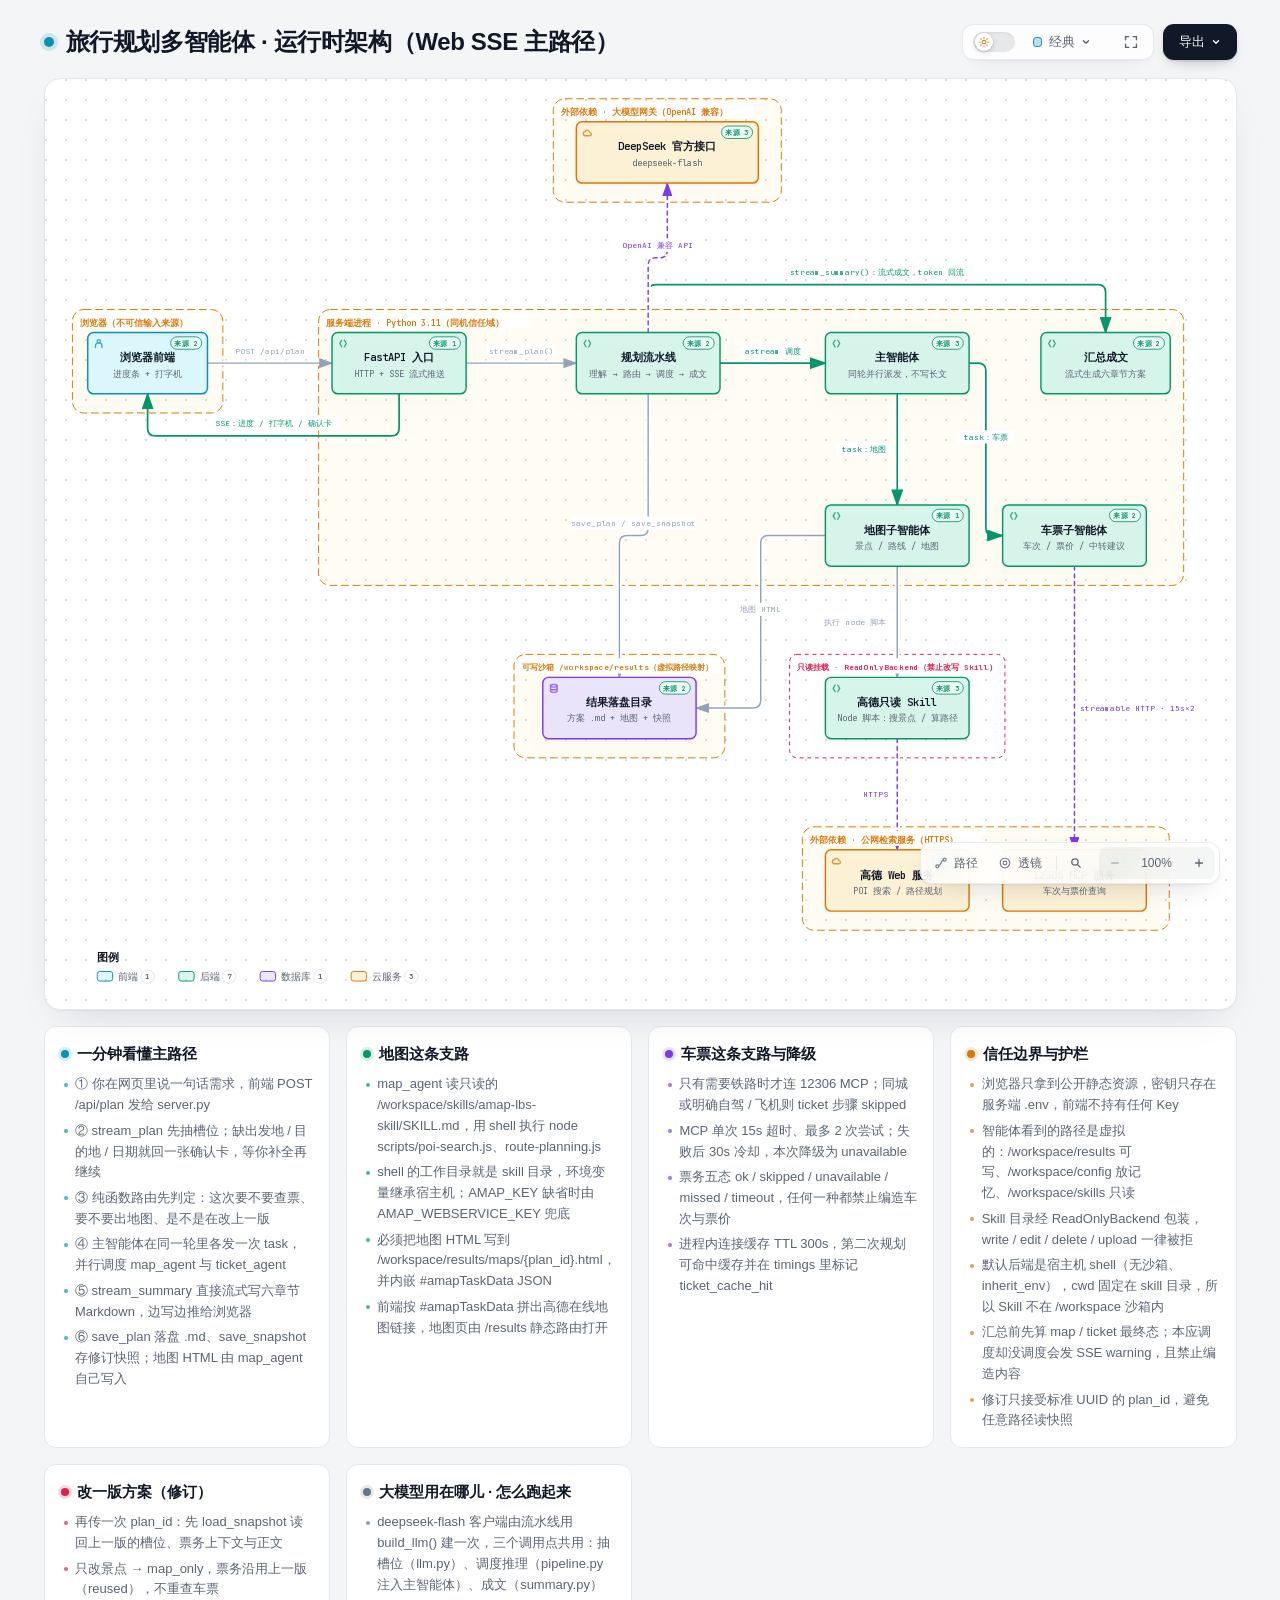
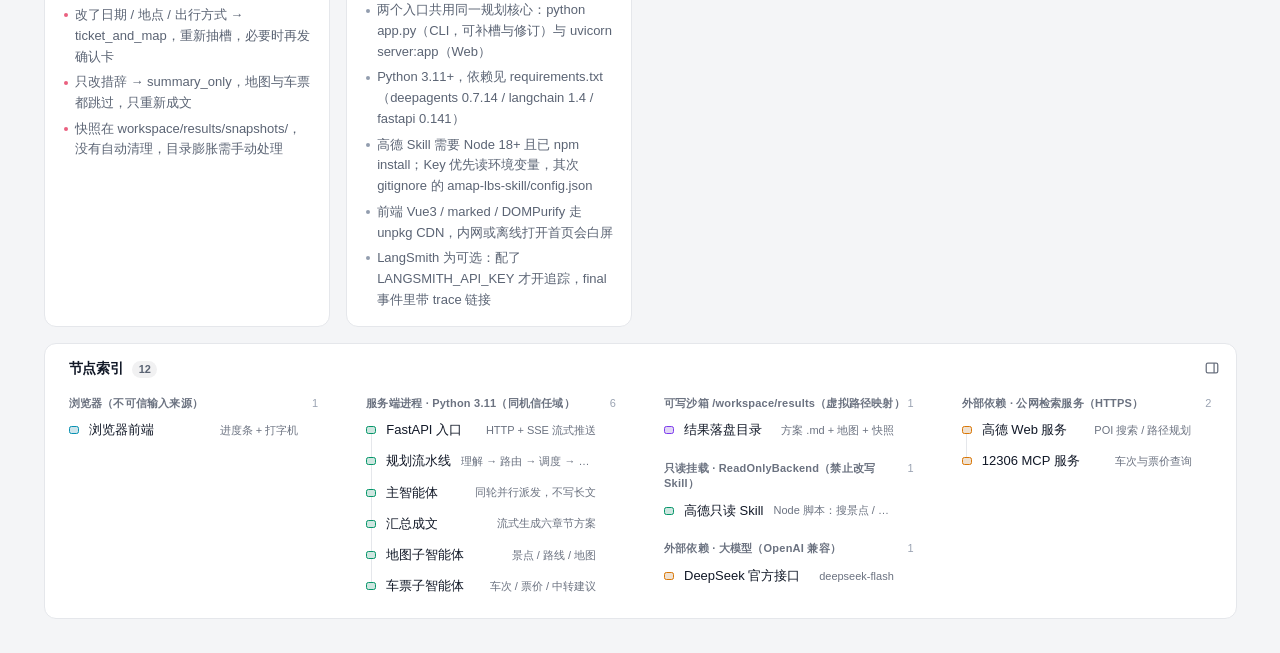
==== commit cda0fb17: "更新规划流水线、评测与前端" ====
--- a/docs/travel-planner-runtime.html
+++ b/docs/travel-planner-runtime.html
@@ -5183,15 +5183,15 @@
         <text data-detail="fine" x="875" y="666" class="t-backend" font-size="7" text-anchor="middle">amap-lbs-skill</text>
         </g>
 
-        <g id="node-llm_gw" data-node-id="llm_gw" data-node-label="Fit2Cloud 大模型网关" tabindex="0" role="button" aria-label="聚焦Fit2Cloud 大模型网关，f2c-deepseek-v4-flash, 外部依赖 · 大模型网关（OpenAI 兼容）" aria-pressed="false" data-node-kind="cloud" data-node-sublabel="f2c-deepseek-v4-flash" data-node-tag="llm.py" data-node-context="外部依赖 · 大模型网关（OpenAI 兼容）">
-          <title>Fit2Cloud 大模型网关 · f2c-deepseek-v4-flash · 外部依赖 · 大模型网关（OpenAI 兼容） · llm.py</title>
+        <g id="node-llm_gw" data-node-id="llm_gw" data-node-label="DeepSeek 官方接口" tabindex="0" role="button" aria-label="聚焦DeepSeek 官方接口，deepseek-flash, 外部依赖 · 大模型（OpenAI 兼容）" aria-pressed="false" data-node-kind="cloud" data-node-sublabel="deepseek-flash" data-node-tag="llm.py" data-node-context="外部依赖 · 大模型（OpenAI 兼容）">
+          <title>DeepSeek 官方接口 · deepseek-flash · 外部依赖 · 大模型（OpenAI 兼容） · llm.py</title>
           <rect x="540" y="30" width="190" height="64" rx="6" class="c-mask"/>
           <rect x="540" y="30" width="190" height="64" rx="6" class="c-cloud" stroke-width="1.5"/>
           <g aria-hidden="true" data-semantic-sigil="cloud" class="semantic-sigil s-cloud" transform="translate(546 36) scale(0.6875)">
             <path d="M4.3 12.5h7.3a2.4 2.4 0 0 0 .2-4.8 4 4 0 0 0-7.5-1.3A3.1 3.1 0 0 0 4.3 12.5Z"/>
           </g>
-          <text data-node-label="" data-detail-anchor="" x="635" y="60" class="t-primary" font-size="11" font-weight="600" text-anchor="middle">Fit2Cloud 大模型网关</text>
-        <text data-detail="context" x="635" y="76" class="t-muted" font-size="9" text-anchor="middle">f2c-deepseek-v4-flash</text>
+          <text data-node-label="" data-detail-anchor="" x="635" y="60" class="t-primary" font-size="11" font-weight="600" text-anchor="middle">DeepSeek 官方接口</text>
+        <text data-detail="context" x="635" y="76" class="t-muted" font-size="9" text-anchor="middle">deepseek-flash</text>
         <text data-detail="fine" x="635" y="86" class="t-cloud" font-size="7" text-anchor="middle">llm.py</text>
         </g>
 
@@ -5576,7 +5576,7 @@
           <h3>大模型用在哪儿 · 怎么跑起来</h3>
         </div>
         <ul>
-          <li>f2c-deepseek-v4-flash 客户端由流水线用 build_llm() 建一次，三个调用点共用：抽槽位（llm.py:52）、调度推理（pipeline.py:286 注入主智能体）、成文（summary.py:205）</li>
+          <li>deepseek-flash 客户端由流水线用 build_llm() 建一次，三个调用点共用：抽槽位（llm.py）、调度推理（pipeline.py 注入主智能体）、成文（summary.py）</li>
           <li>两个入口共用同一规划核心：python app.py（CLI，可补槽与修订）与 uvicorn server:app（Web）</li>
           <li>Python 3.11+，依赖见 requirements.txt（deepagents 0.7.14 / langchain 1.4 / fastapi 0.141）</li>
           <li>高德 Skill 需要 Node 18+ 且已 npm install；Key 优先读环境变量，其次 gitignore 的 amap-lbs-skill/config.json</li>
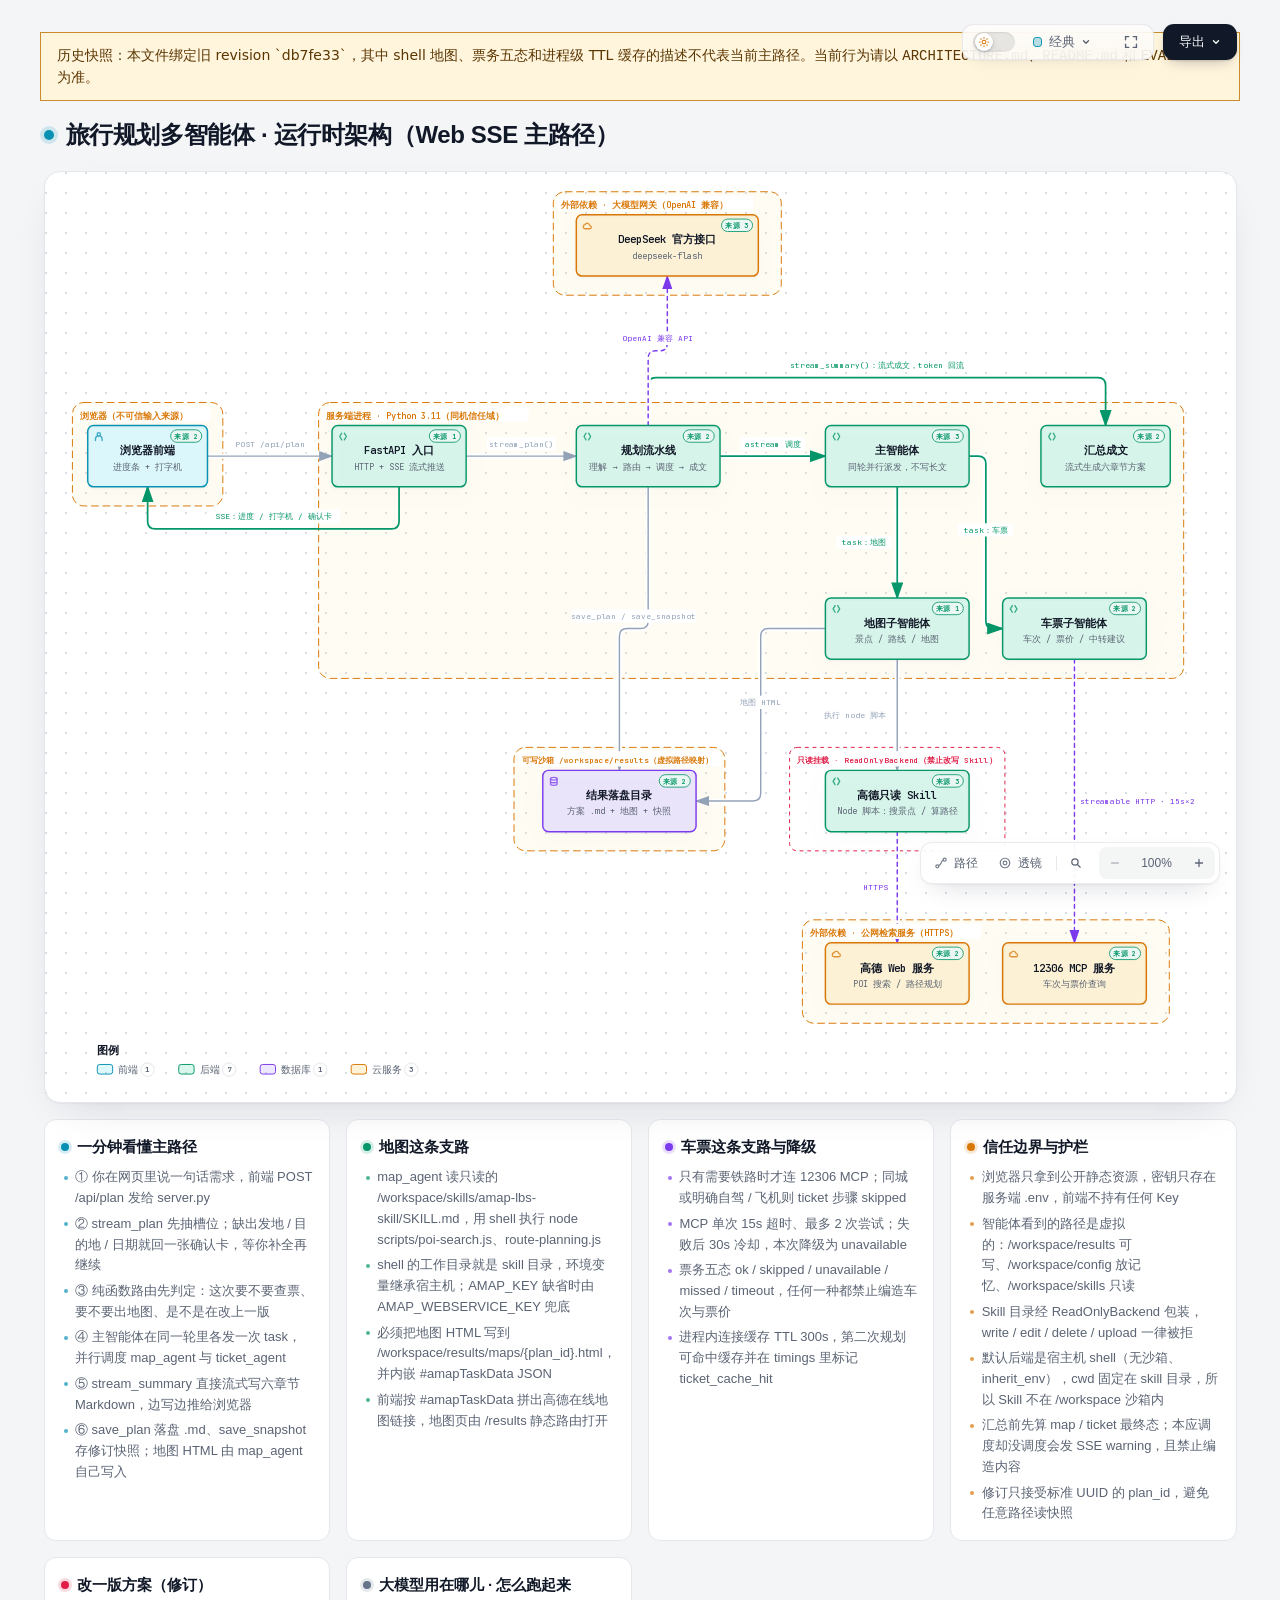
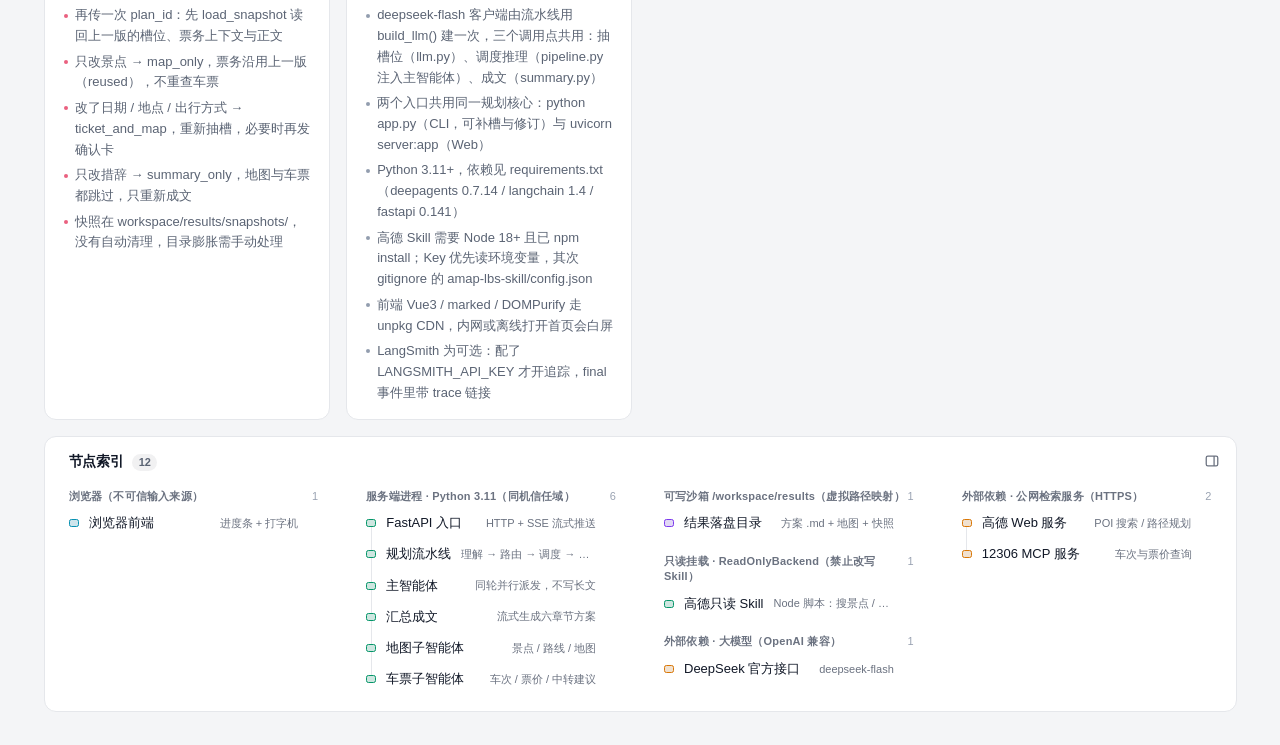
==== commit 1522400c: "整理旅行规划项目并完善忽略规则" ====
--- a/docs/travel-planner-runtime.html
+++ b/docs/travel-planner-runtime.html
@@ -4870,6 +4870,9 @@
   </style>
 </head>
 <body>
+  <div role="note" style="margin:12px auto;max-width:1200px;padding:12px 16px;border:1px solid #c98b2b;background:#fff4dc;color:#5b3600;font:14px/1.5 system-ui,sans-serif">
+    历史快照：本文件绑定旧 revision `db7fe33`，其中 shell 地图、票务五态和进程级 TTL 缓存的描述不代表当前主路径。当前行为请以 <code>ARCHITECTURE.md</code>、<code>README.md</code> 和 <code>EVALS.md</code> 为准。
+  </div>
   <!-- Toolbar: theme, live visual style, trace motion, presentation stage, and export.
        Motion appears only for trace-enabled artifacts and has no shortcut;
        Keyboard: T toggles theme, S cycles style, F toggles the stage, E opens export. -->
